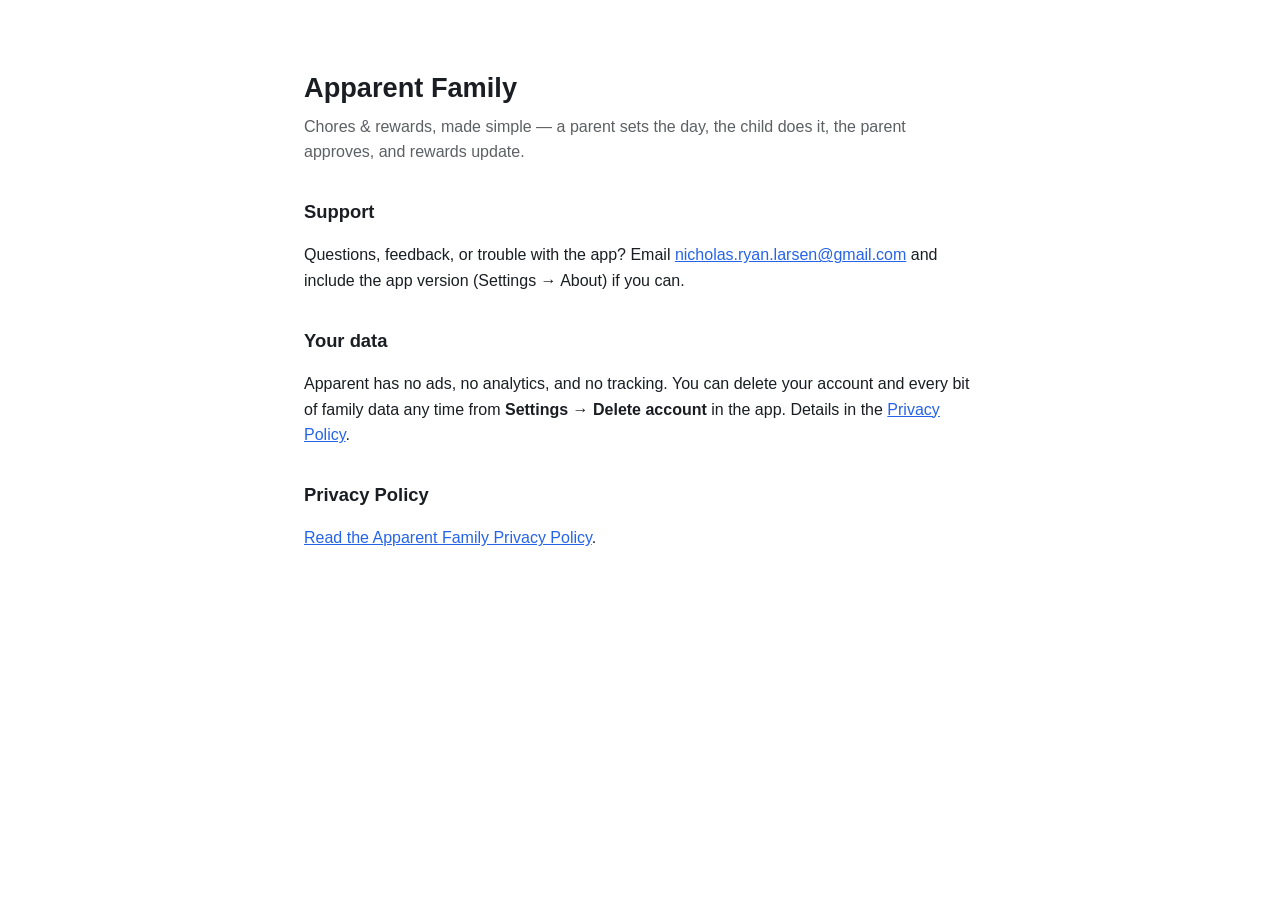
==== index.html @ db3ad7cb "Privacy policy + support page for Apparent Family" ====
<!doctype html>
<html lang="en">
<head>
<meta charset="utf-8">
<meta name="viewport" content="width=device-width, initial-scale=1">
<title>Apparent Family — Support</title>
<style>
  :root { color-scheme: light dark; }
  body {
    margin: 0 auto; padding: 3rem 1.25rem 4rem; max-width: 42rem;
    font-family: -apple-system, BlinkMacSystemFont, "Segoe UI", Roboto, sans-serif;
    line-height: 1.6; color: #1a1d22; background: #ffffff;
  }
  @media (prefers-color-scheme: dark) {
    body { color: #f2f3f5; background: #111317; }
    a { color: #7fb0ff; }
  }
  h1 { font-size: 1.7rem; margin-bottom: 0.25rem; }
  .tagline { opacity: 0.7; margin-top: 0; }
  h2 { font-size: 1.15rem; margin-top: 2rem; }
  a { color: #2563eb; }
</style>
</head>
<body>
<h1>Apparent Family</h1>
<p class="tagline">Chores &amp; rewards, made simple — a parent sets the day, the child does it, the parent approves, and rewards update.</p>

<h2>Support</h2>
<p>Questions, feedback, or trouble with the app? Email
<a href="mailto:nicholas.ryan.larsen@gmail.com">nicholas.ryan.larsen@gmail.com</a>
and include the app version (Settings → About) if you can.</p>

<h2>Your data</h2>
<p>Apparent has no ads, no analytics, and no tracking. You can delete your account
and every bit of family data any time from <strong>Settings → Delete account</strong> in the
app. Details in the <a href="privacy/">Privacy Policy</a>.</p>

<h2>Privacy Policy</h2>
<p><a href="privacy/">Read the Apparent Family Privacy Policy</a>.</p>
</body>
</html>
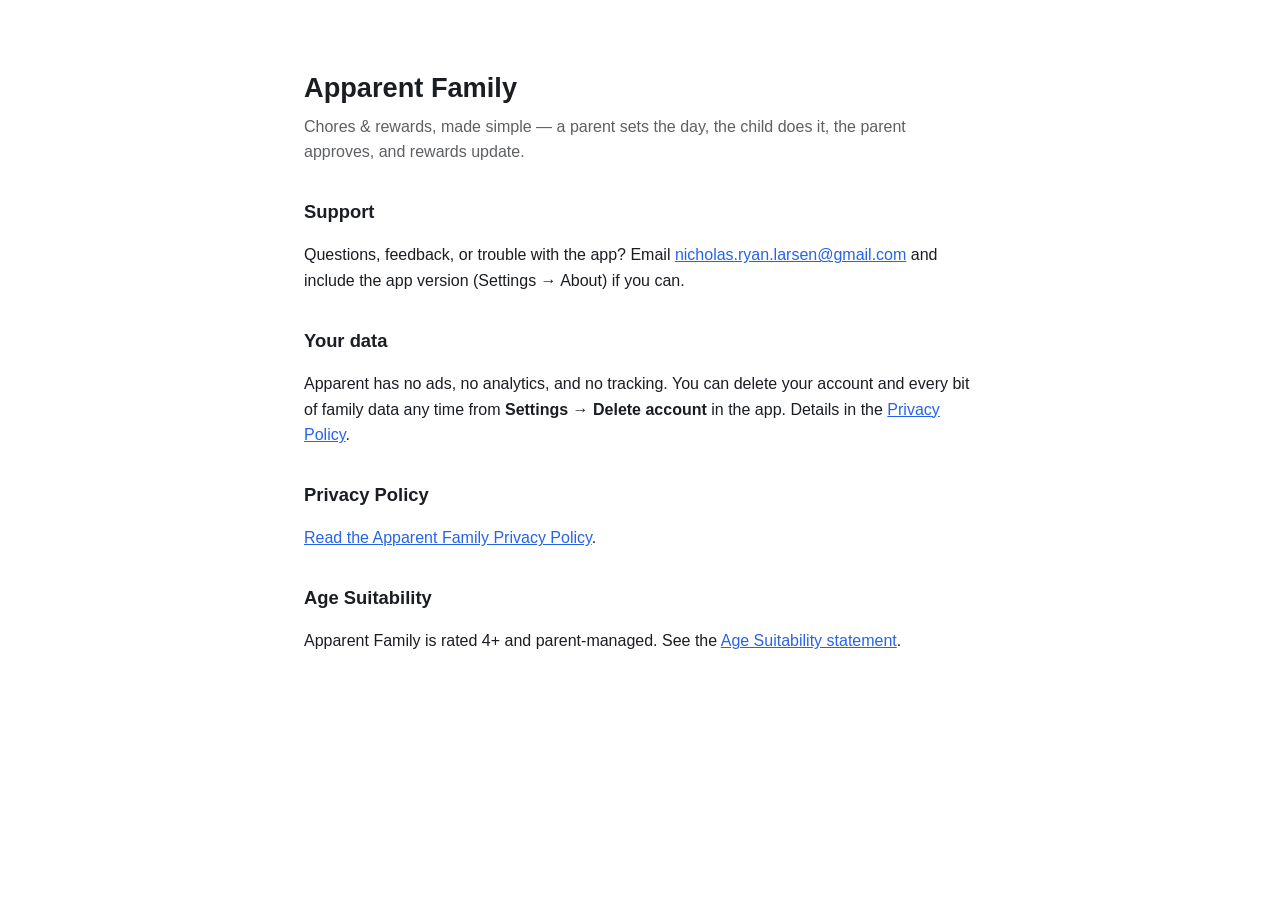
==== commit 94b21d68: "Age suitability statement (4+, parent-managed)" ====
--- a/index.html
+++ b/index.html
@@ -37,5 +37,9 @@
 
 <h2>Privacy Policy</h2>
 <p><a href="privacy/">Read the Apparent Family Privacy Policy</a>.</p>
+
+<h2>Age Suitability</h2>
+<p>Apparent Family is rated 4+ and parent-managed. See the
+<a href="age-suitability.html">Age Suitability statement</a>.</p>
 </body>
 </html>
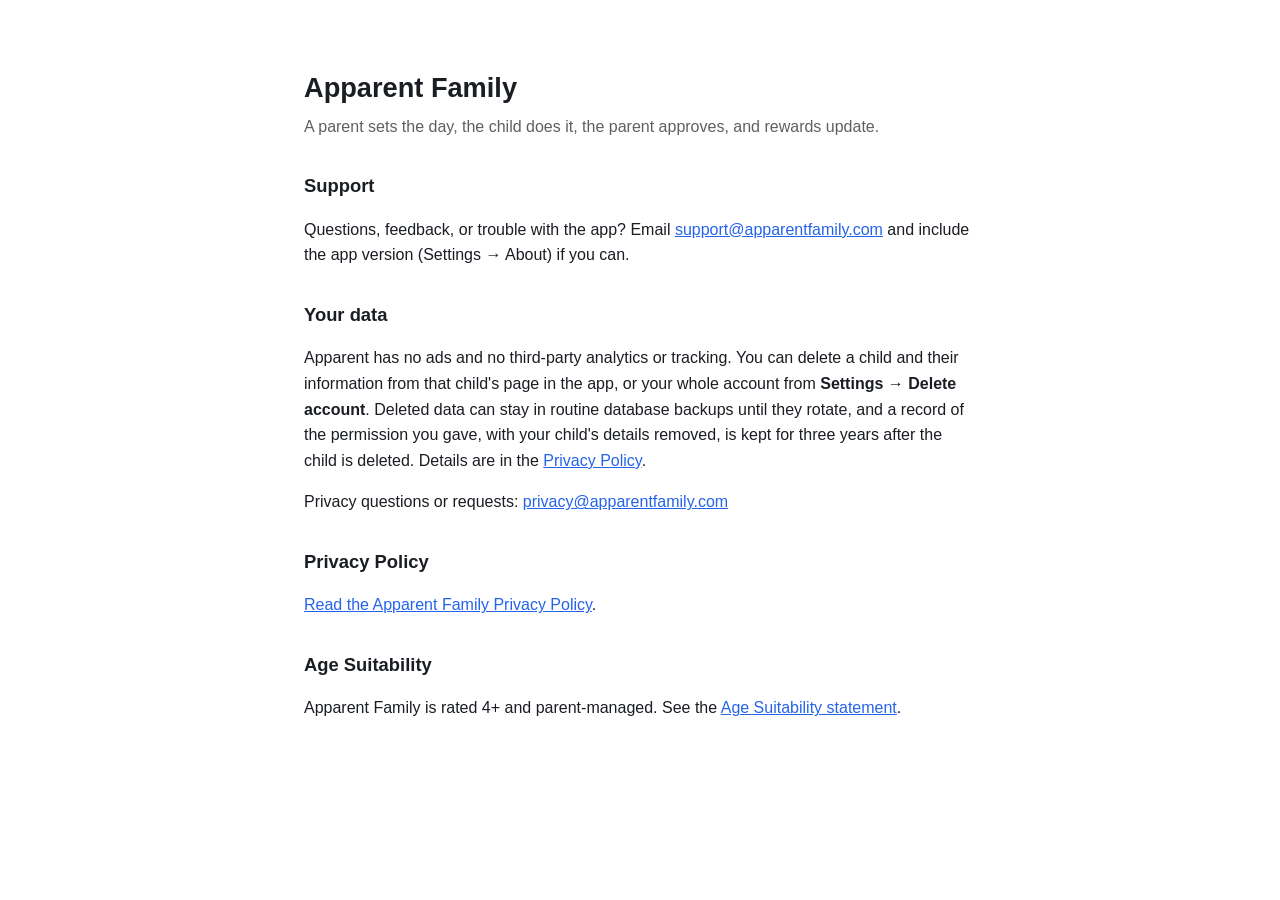
==== commit cca39b99: "Policy effective October 18, 2026: photos and apparentfamily.com - privacy.html, rendered from docs/" ====
--- a/index.html
+++ b/index.html
@@ -3,7 +3,7 @@
 <head>
 <meta charset="utf-8">
 <meta name="viewport" content="width=device-width, initial-scale=1">
-<title>Apparent Family — Support</title>
+<title>Support · Apparent Family</title>
 <style>
   :root { color-scheme: light dark; }
   body {
@@ -23,20 +23,26 @@
 </head>
 <body>
 <h1>Apparent Family</h1>
-<p class="tagline">Chores &amp; rewards, made simple — a parent sets the day, the child does it, the parent approves, and rewards update.</p>
+<p class="tagline">A parent sets the day, the child does it, the parent approves, and rewards update.</p>
 
 <h2>Support</h2>
 <p>Questions, feedback, or trouble with the app? Email
-<a href="mailto:nicholas.ryan.larsen@gmail.com">nicholas.ryan.larsen@gmail.com</a>
+<a href="mailto:support@apparentfamily.com">support@apparentfamily.com</a>
 and include the app version (Settings → About) if you can.</p>
 
 <h2>Your data</h2>
-<p>Apparent has no ads, no analytics, and no tracking. You can delete your account
-and every bit of family data any time from <strong>Settings → Delete account</strong> in the
-app. Details in the <a href="privacy/">Privacy Policy</a>.</p>
+<p>Apparent has no ads and no third-party analytics or tracking. You can delete a
+child and their information from that child's page in the app, or your whole account
+from <strong>Settings → Delete account</strong>. Deleted data can stay in routine database
+backups until they rotate, and a record of the permission you gave, with your child's
+details removed, is kept for three years after the child is deleted. Details are in the
+<a href="privacy.html">Privacy Policy</a>.</p>
+
+<p>Privacy questions or requests:
+<a href="mailto:privacy@apparentfamily.com">privacy@apparentfamily.com</a></p>
 
 <h2>Privacy Policy</h2>
-<p><a href="privacy/">Read the Apparent Family Privacy Policy</a>.</p>
+<p><a href="privacy.html">Read the Apparent Family Privacy Policy</a>.</p>
 
 <h2>Age Suitability</h2>
 <p>Apparent Family is rated 4+ and parent-managed. See the
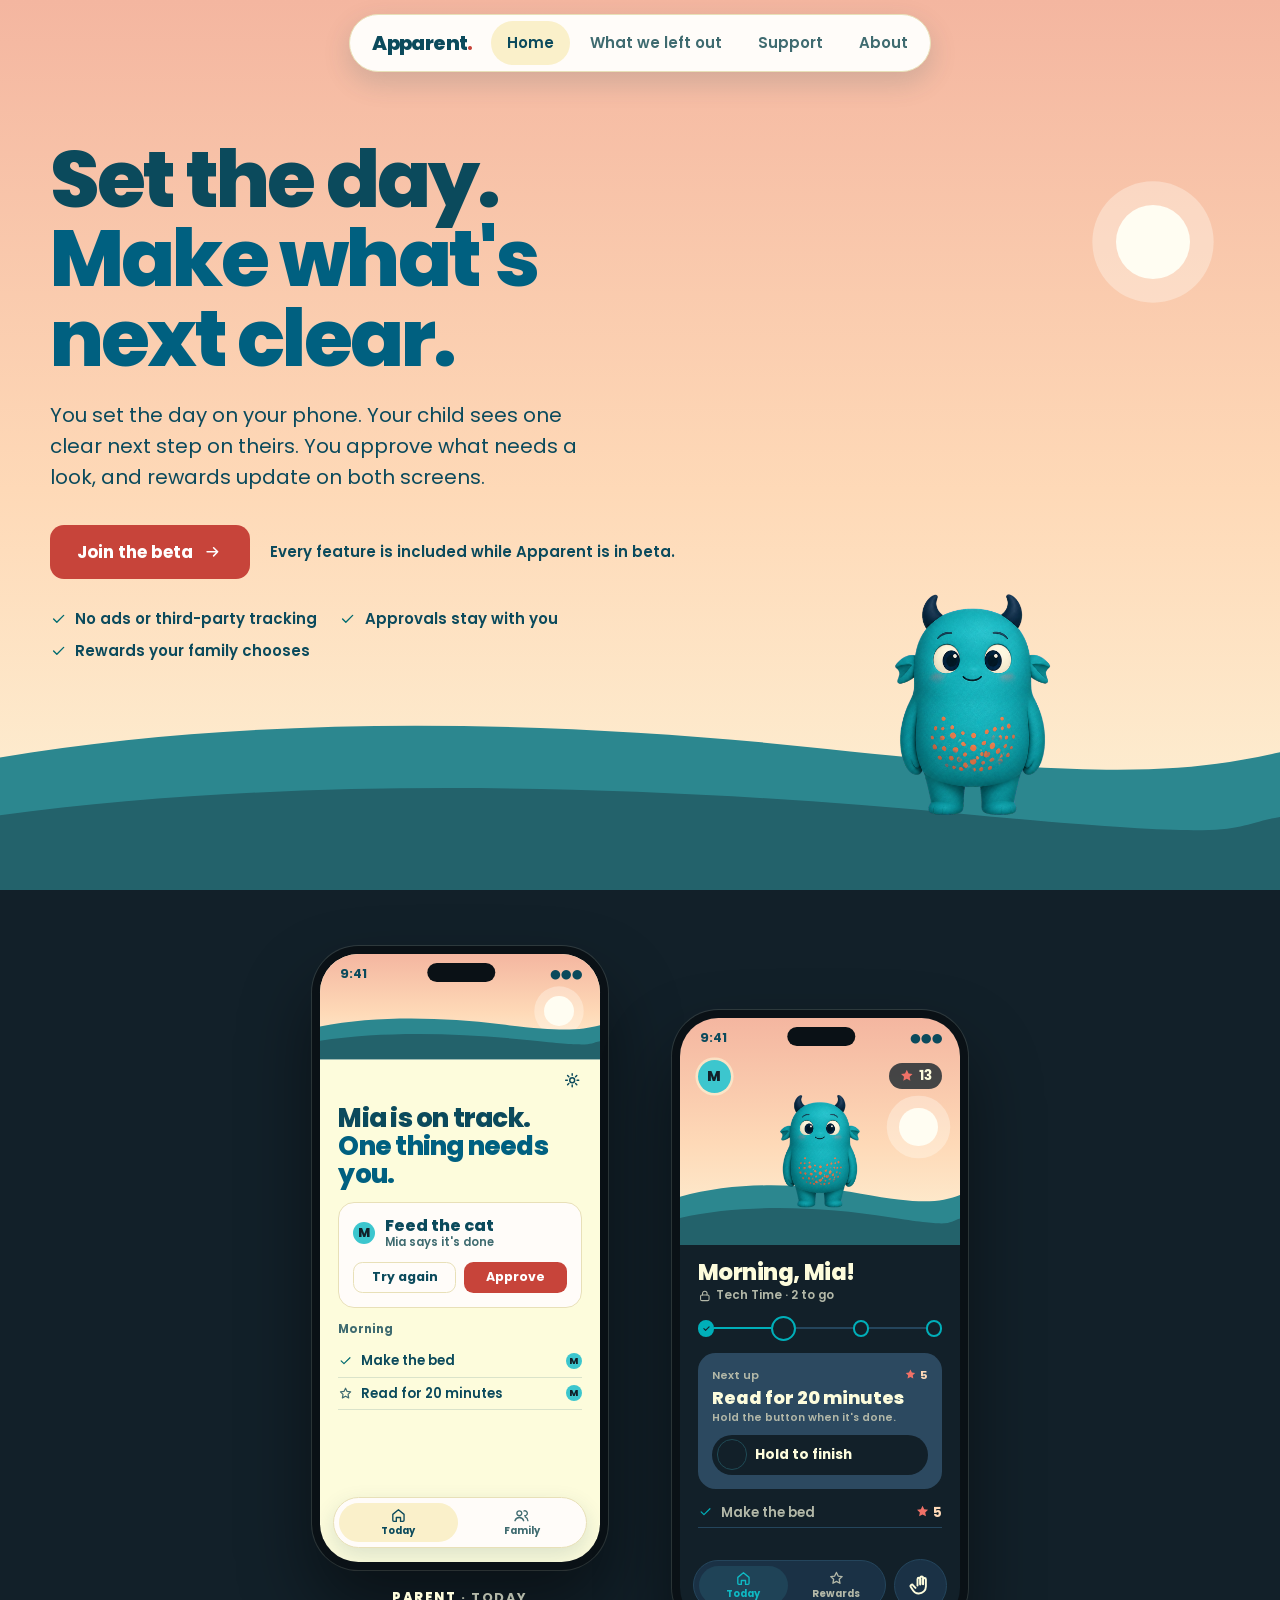
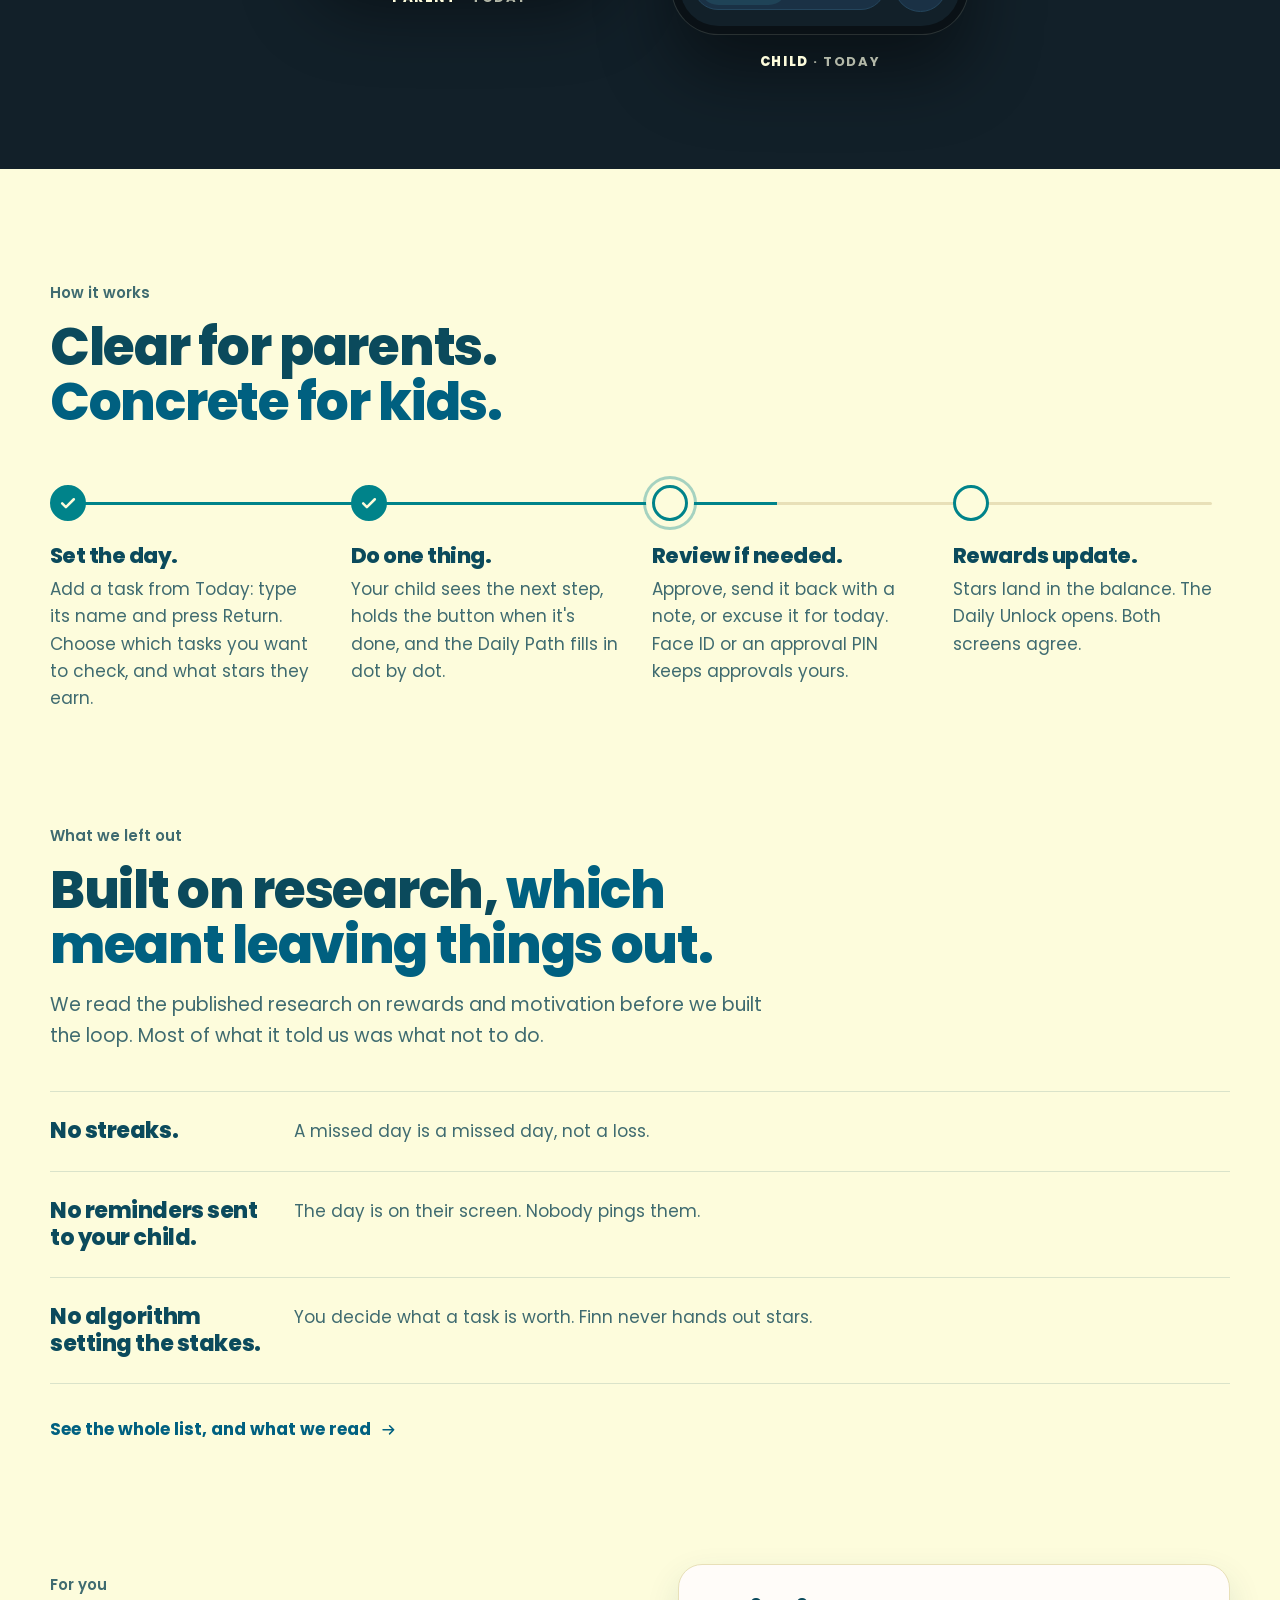
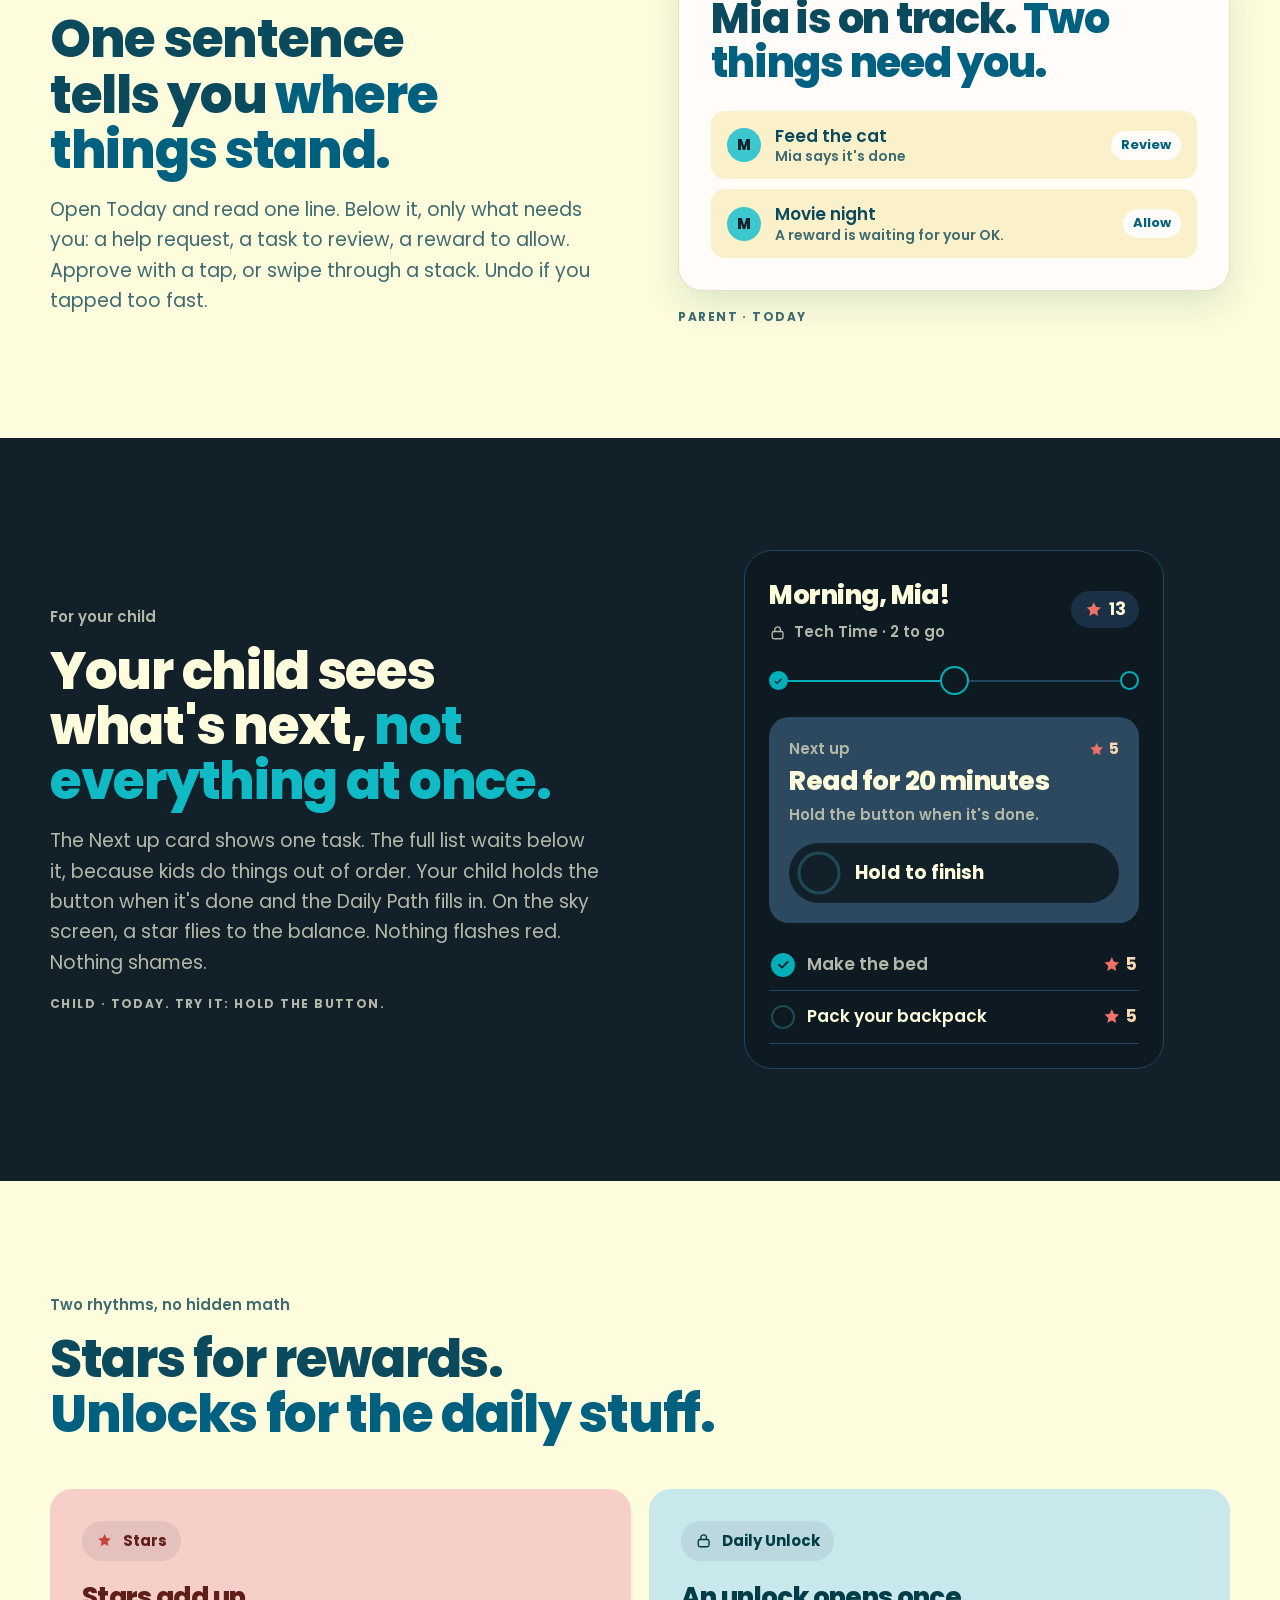
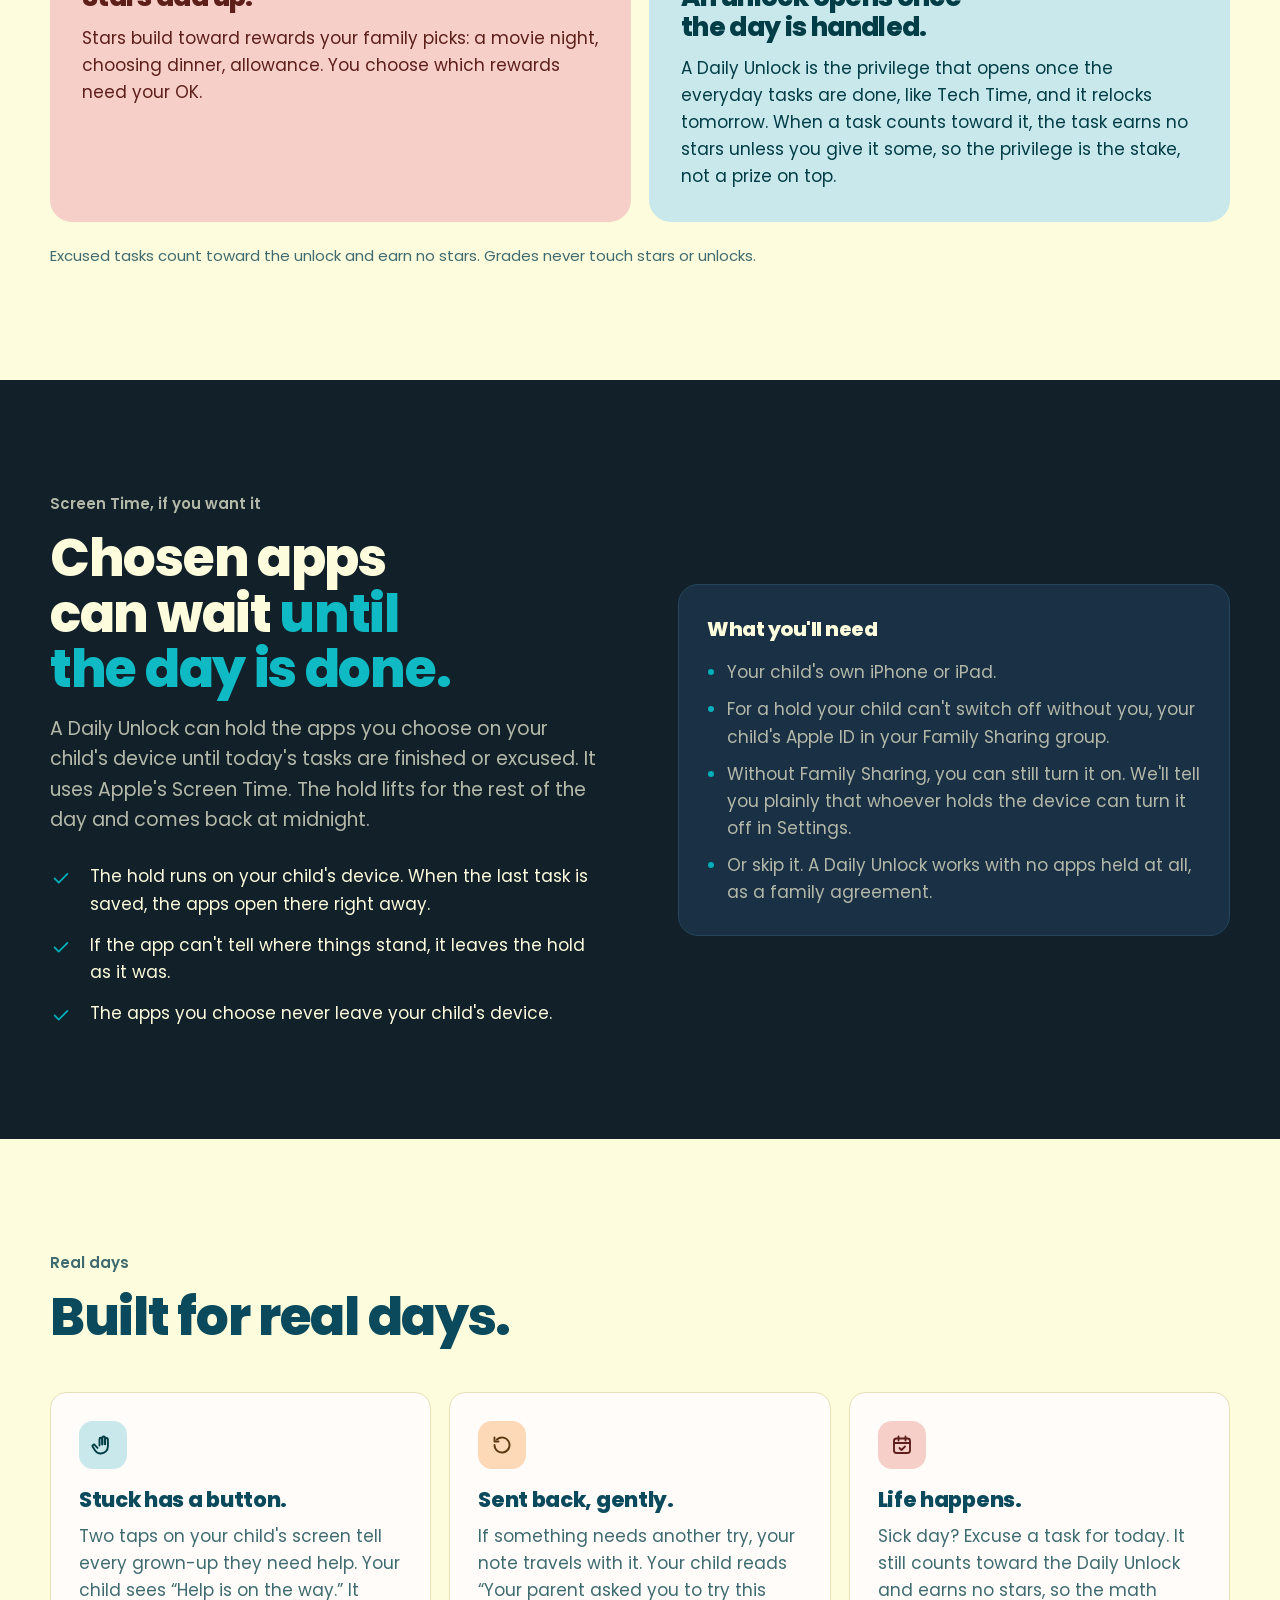
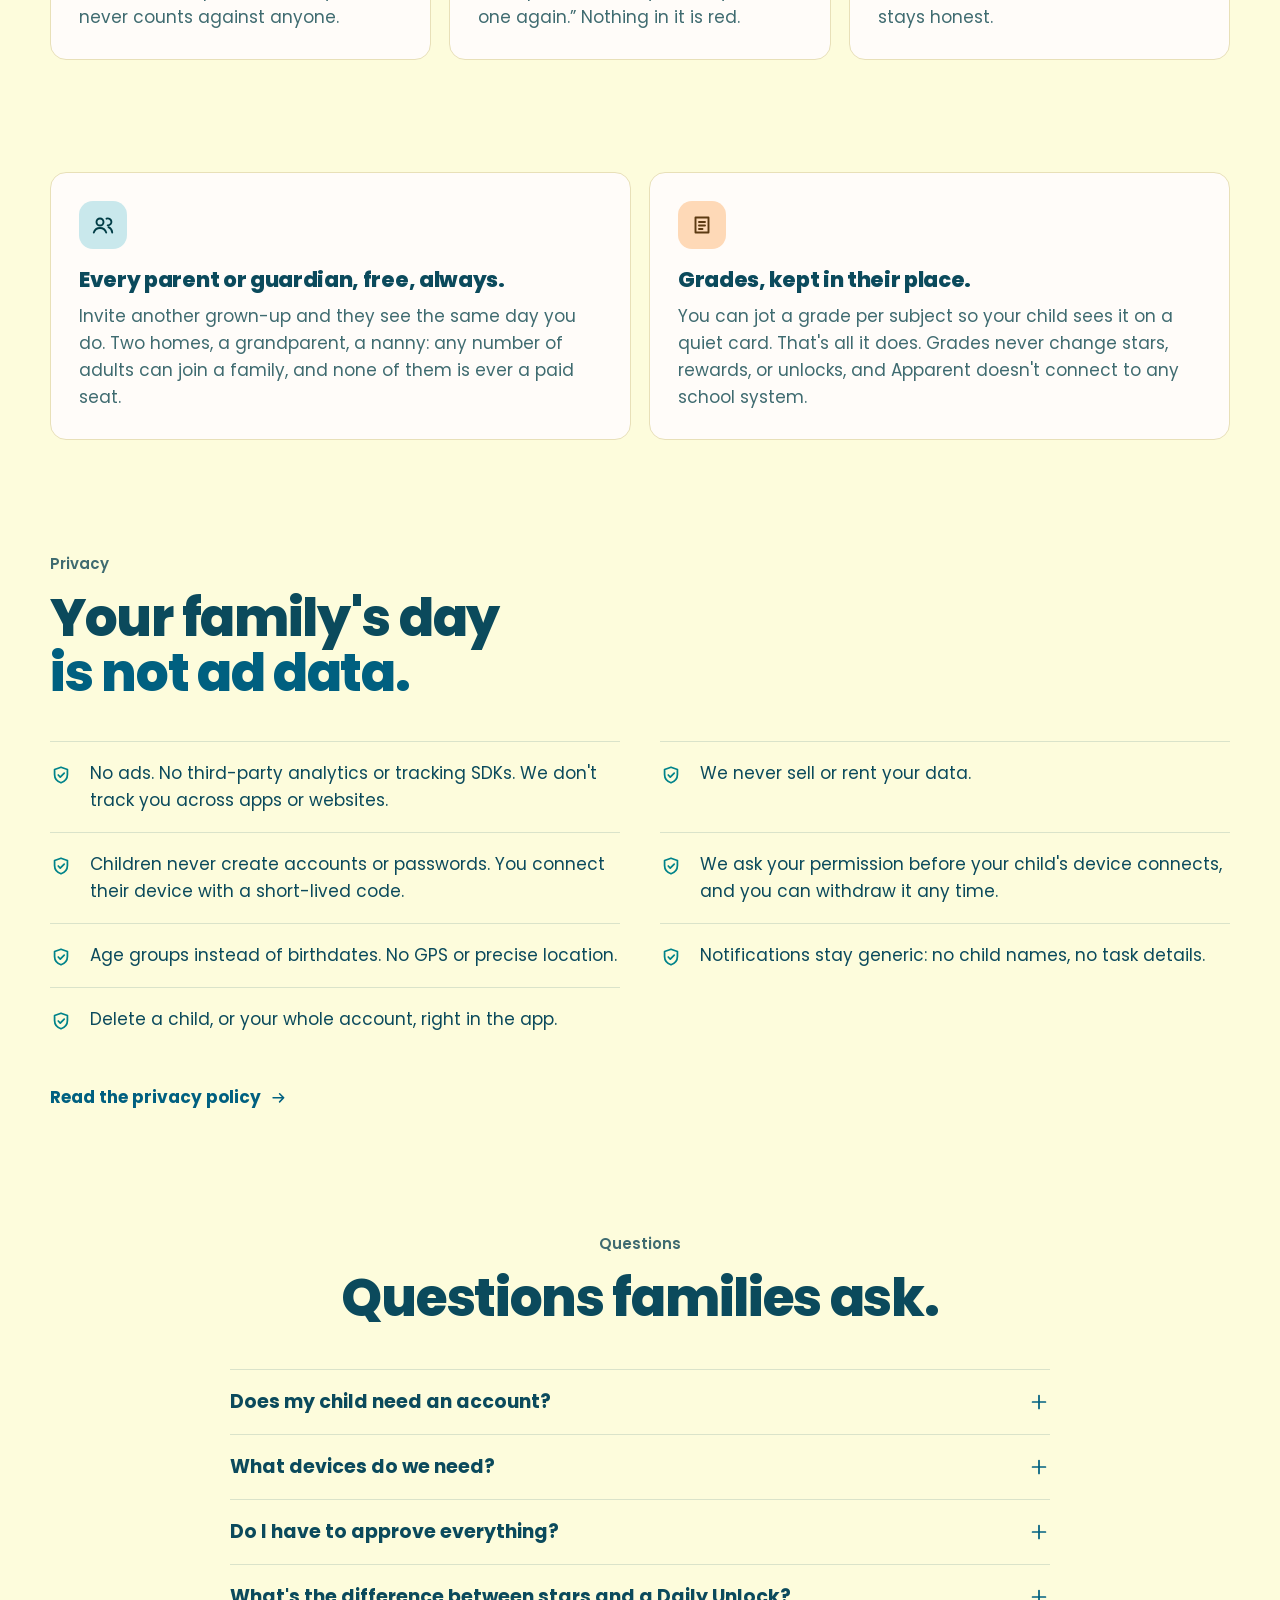
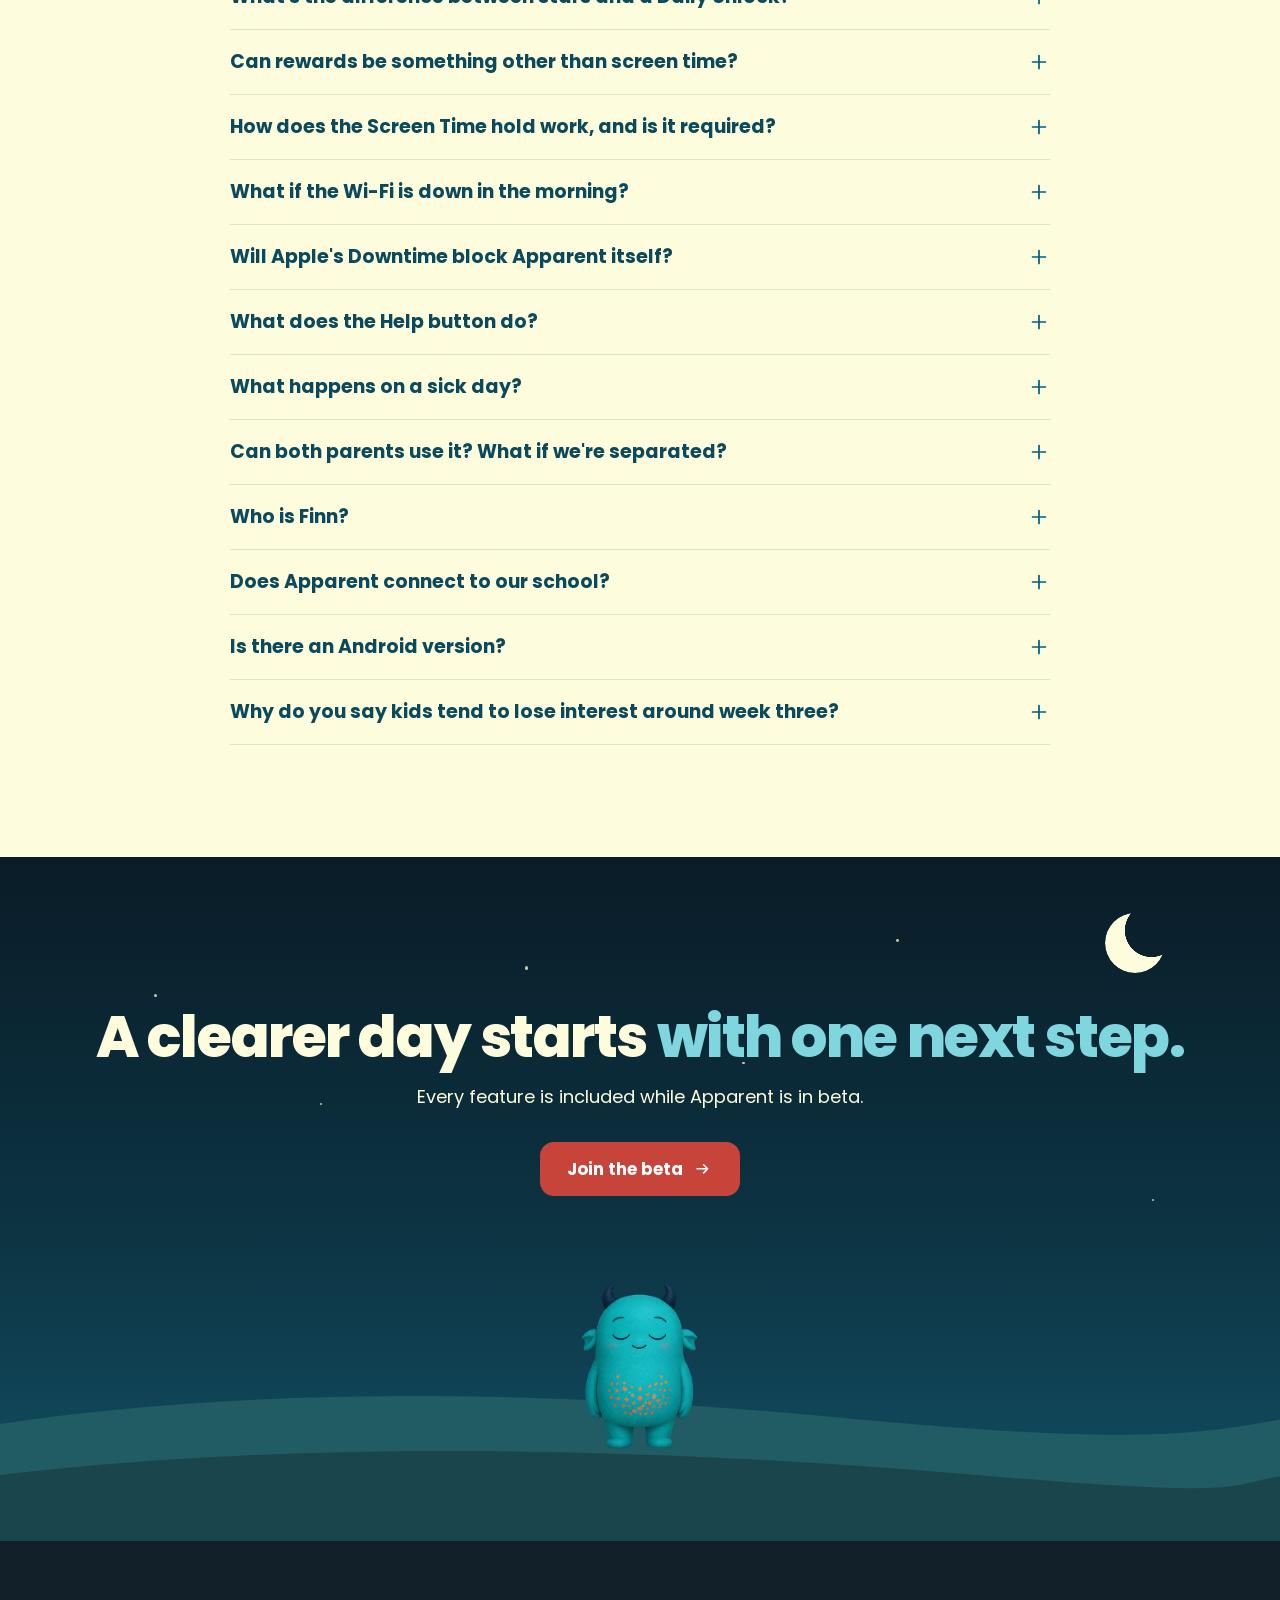
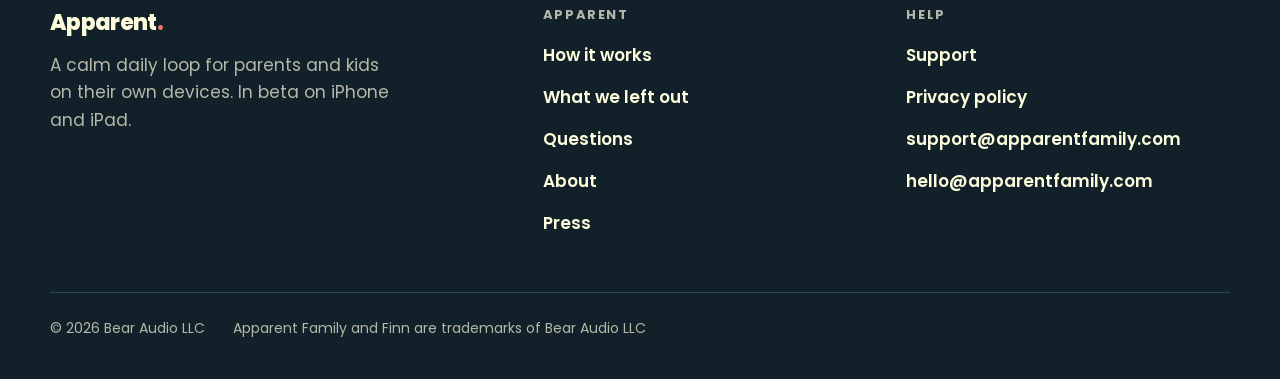
==== commit 159702c6: "Publish the marketing site: home at the root, support at /support The rebuilt apparentfamily.com fro" ====
--- a/index.html
+++ b/index.html
@@ -1,51 +1,2 @@
-<!doctype html>
-<html lang="en">
-<head>
-<meta charset="utf-8">
-<meta name="viewport" content="width=device-width, initial-scale=1">
-<title>Support · Apparent Family</title>
-<style>
-  :root { color-scheme: light dark; }
-  body {
-    margin: 0 auto; padding: 3rem 1.25rem 4rem; max-width: 42rem;
-    font-family: -apple-system, BlinkMacSystemFont, "Segoe UI", Roboto, sans-serif;
-    line-height: 1.6; color: #1a1d22; background: #ffffff;
-  }
-  @media (prefers-color-scheme: dark) {
-    body { color: #f2f3f5; background: #111317; }
-    a { color: #7fb0ff; }
-  }
-  h1 { font-size: 1.7rem; margin-bottom: 0.25rem; }
-  .tagline { opacity: 0.7; margin-top: 0; }
-  h2 { font-size: 1.15rem; margin-top: 2rem; }
-  a { color: #2563eb; }
-</style>
-</head>
-<body>
-<h1>Apparent Family</h1>
-<p class="tagline">A parent sets the day, the child does it, the parent approves, and rewards update.</p>
-
-<h2>Support</h2>
-<p>Questions, feedback, or trouble with the app? Email
-<a href="mailto:support@apparentfamily.com">support@apparentfamily.com</a>
-and include the app version (Settings → About) if you can.</p>
-
-<h2>Your data</h2>
-<p>Apparent has no ads and no third-party analytics or tracking. You can delete a
-child and their information from that child's page in the app, or your whole account
-from <strong>Settings → Delete account</strong>. Deleted data can stay in routine database
-backups until they rotate, and a record of the permission you gave, with your child's
-details removed, is kept for three years after the child is deleted. Details are in the
-<a href="privacy.html">Privacy Policy</a>.</p>
-
-<p>Privacy questions or requests:
-<a href="mailto:privacy@apparentfamily.com">privacy@apparentfamily.com</a></p>
-
-<h2>Privacy Policy</h2>
-<p><a href="privacy.html">Read the Apparent Family Privacy Policy</a>.</p>
-
-<h2>Age Suitability</h2>
-<p>Apparent Family is rated 4+ and parent-managed. See the
-<a href="age-suitability.html">Age Suitability statement</a>.</p>
-</body>
-</html>
+<!DOCTYPE html><html lang="en"><head><meta charSet="utf-8"/><meta name="viewport" content="width=device-width, initial-scale=1"/><link rel="preload" href="/finn/calm.png" as="image" fetchPriority="high"/><link rel="stylesheet" href="/assets/index-DJA35VYQ.css" data-rsc-css-href="/assets/index-DJA35VYQ.css" data-precedence="vite-rsc/importer-resources"/><link rel="modulepreload" href="/assets/layout-segment-context-CGflDY8P.js" crossorigin=""/><link rel="modulepreload" href="/assets/rolldown-runtime-S-ySWqyJ.js" crossorigin=""/><link rel="modulepreload" href="/assets/index-CLjjgwdh.js" crossorigin=""/><link rel="modulepreload" href="/assets/framework-CXnKph_e.js" crossorigin=""/><link rel="modulepreload" href="/assets/HoldToFinish-2Xk8lNMK.js" crossorigin=""/><title>Apparent: Set the day. Make what&#x27;s next clear.</title><meta name="description" content="A calm daily loop for parents and kids on their own devices. You set the day, your child sees one next step, rewards stay honest. No ads, no tracking."/><meta name="application-name" content="Apparent Family"/><meta name="category" content="Productivity"/><meta name="robots" content="noindex, nofollow"/><meta property="og:title" content="Apparent: Set the day. Make what&#x27;s next clear."/><meta property="og:description" content="A calm daily loop for parents and kids on their own devices."/><meta property="og:site_name" content="Apparent Family"/><meta property="og:type" content="website"/><meta property="og:locale" content="en_US"/><meta property="og:image" content="https://apparentfamily.com/press/app-icon-1024.png"/><meta property="og:image:width" content="1024"/><meta property="og:image:height" content="1024"/><meta property="og:image:alt" content="The Apparent Family app icon"/><meta name="twitter:card" content="summary"/><meta name="twitter:title" content="Apparent: Set the day. Make what&#x27;s next clear."/><meta name="twitter:description" content="A calm daily loop for parents and kids on their own devices."/><meta name="twitter:image" content="https://apparentfamily.com/press/app-icon-1024.png"/><meta name="twitter:image:width" content="1024"/><meta name="twitter:image:height" content="1024"/><meta name="twitter:image:alt" content="The Apparent Family app icon"/><link rel="icon" href="https://apparentfamily.com/icon-64.png"/><link rel="apple-touch-icon" href="https://apparentfamily.com/apple-touch-icon.png"/><link rel="canonical" href="https://apparentfamily.com/"/><meta name="theme-color" content="#FDFCDC" media="(prefers-color-scheme: light)"/><meta name="theme-color" content="#122029" media="(prefers-color-scheme: dark)"/><script>self.__VINEXT_RSC_PARAMS__={}</script><script>self.__VINEXT_RSC_NAV__={"pathname":"/","searchParams":[]}</script><link rel="modulepreload" href="/assets/index-CLjjgwdh.js" />
+</head><body><a class="skip-link" href="#main-content">Skip to content</a><div class="mobile-mast"><a class="wordmark" href="/" aria-label="Apparent home">Apparent<span aria-hidden="true">.</span></a></div><header class="site-header"><div class="site-header-inner"><nav class="tabbar" aria-label="Main"><a class="wordmark" href="/" aria-label="Apparent home">Apparent<span aria-hidden="true">.</span></a><a aria-current="page" class="tab" href="/"><svg aria-hidden="true" class="icon " viewBox="0 0 24 24"><path d="M4 10.5 12 4l8 6.5V19a1.5 1.5 0 0 1-1.5 1.5h-3.5v-5.5h-6v5.5H5.5A1.5 1.5 0 0 1 4 19z"></path></svg><span class="tab-long">Home</span><span class="tab-short" aria-hidden="true">Home</span></a><a class="tab" href="/what-we-left-out"><svg aria-hidden="true" class="icon " viewBox="0 0 24 24"><path d="M12 6.5C10 5 7 4.5 3.5 5v13c3.5-.5 6.5 0 8.5 1.5 2-1.5 5-2 8.5-1.5V5C17 4.5 14 5 12 6.5z"></path><path d="M12 6.5v13"></path></svg><span class="tab-long">What we left out</span><span class="tab-short" aria-hidden="true">Left out</span></a><a class="tab" href="/support"><svg aria-hidden="true" class="icon " viewBox="0 0 24 24"><circle cx="12" cy="12" r="8.5"></circle><circle cx="12" cy="12" r="3.6"></circle><path d="m6 6 3.4 3.4M14.6 14.6 18 18M18 6l-3.4 3.4M9.4 14.6 6 18"></path></svg><span class="tab-long">Support</span><span class="tab-short" aria-hidden="true">Support</span></a><a class="tab" href="/about"><svg aria-hidden="true" class="icon " viewBox="0 0 24 24"><circle cx="12" cy="12" r="8.5"></circle><path d="M12 11v5.5M12 7.8v.1"></path></svg><span class="tab-long">About</span><span class="tab-short" aria-hidden="true">About</span></a></nav></div></header><main id="main-content" tabindex="-1"><section aria-labelledby="hero-title" class="stage hero" data-sky="morning"><div aria-hidden="true" class="stage-body"></div><svg aria-hidden="true" class="stage-hills" preserveAspectRatio="none" viewBox="0 0 390 110"><path class="far" d="M0 32 C 80 6, 170 10, 252 27 S 360 42, 390 29 V110 H0 Z"></path><path class="near" d="M0 66 C 92 42, 200 48, 292 65 S 372 73, 390 67 V110 H0 Z"></path></svg><img alt="" aria-hidden="true" class="stage-finn" decoding="async" draggable="false" fetchPriority="high" height="512" loading="eager" src="/finn/calm.png" width="512"/><div class="wrap stage-content"><div class="hero-copy"><h1 id="hero-title">Set the day. <em>Make what&#x27;s next clear.</em></h1><p class="hero-lede">You set the day on your phone. Your child sees one clear next step on theirs. You approve what needs a look, and rewards update on both screens.</p><div class="hero-actions"><a class="button button-primary" href="mailto:hello@apparentfamily.com?subject=Joining%20the%20Apparent%20beta">Join the beta <svg aria-hidden="true" class="icon " viewBox="0 0 24 24"><path d="M5 12h13M13 7l5 5-5 5"></path></svg></a><p class="hero-note">Every feature is included while Apparent is in beta.</p></div><ul class="trust-row" aria-label="What Apparent promises"><li><svg aria-hidden="true" class="icon " viewBox="0 0 24 24"><path d="m5 12.5 4.5 4.5L19 7.5"></path></svg> No ads or third-party tracking</li><li><svg aria-hidden="true" class="icon " viewBox="0 0 24 24"><path d="m5 12.5 4.5 4.5L19 7.5"></path></svg> Approvals stay with you</li><li><svg aria-hidden="true" class="icon " viewBox="0 0 24 24"><path d="m5 12.5 4.5 4.5L19 7.5"></path></svg> Rewards your family chooses</li></ul></div></div></section><section class="ground devices" aria-labelledby="devices-title"><h2 class="sr-only" id="devices-title">Today on both devices</h2><div class="wrap devices-row"><figure class="device"><div class="phone" aria-hidden="true"><div class="screen screen-parent"><div class="stage p-stage" data-sky="morning"><div aria-hidden="true" class="stage-body"></div><svg aria-hidden="true" class="stage-hills" preserveAspectRatio="none" viewBox="0 0 390 110"><path class="far" d="M0 32 C 80 6, 170 10, 252 27 S 360 42, 390 29 V110 H0 Z"></path><path class="near" d="M0 66 C 92 42, 200 48, 292 65 S 372 73, 390 67 V110 H0 Z"></path></svg><div class="screen-status" aria-hidden="true"><span>9:41</span><i></i><span>●●●</span></div></div><div class="p-body"><div style="display:flex;justify-content:flex-end;margin-top:-0.4em"><svg aria-hidden="true" class="icon " viewBox="0 0 24 24"><circle cx="12" cy="12" r="3.2"></circle><path d="M12 3.5v2.2M12 18.3v2.2M20.5 12h-2.2M5.7 12H3.5M18 6l-1.6 1.6M7.6 16.4 6 18M18 18l-1.6-1.6M7.6 7.6 6 6"></path></svg></div><p class="p-say say">Mia is on track. <em>One thing needs you.</em></p><div class="p-card"><div class="p-card-head"><span class="letter">M</span><div><p class="p-card-title">Feed the cat</p><p class="p-card-meta">Mia says it&#x27;s done</p></div></div><div class="p-actions"><span>Try again</span><span class="approve">Approve</span></div></div><p class="p-part">Morning</p><div class="p-rows"><div class="p-row"><svg aria-hidden="true" class="icon done" viewBox="0 0 24 24"><path d="m5 12.5 4.5 4.5L19 7.5"></path></svg><span class="grow">Make the bed</span><span class="letter">M</span></div><div class="p-row"><svg aria-hidden="true" class="icon open" viewBox="0 0 24 24"><path d="M12 3.5l2.5 5.1 5.6.8-4.1 3.9 1 5.6-5-2.7-5 2.7 1-5.6-4.1-3.9 5.6-.8z"></path></svg><span class="grow">Read for 20 minutes</span><span class="letter">M</span></div></div></div><div class="mini-tabbar"><span class="mini-tab on"><svg aria-hidden="true" class="icon " viewBox="0 0 24 24"><path d="M4 10.5 12 4l8 6.5V19a1.5 1.5 0 0 1-1.5 1.5h-3.5v-5.5h-6v5.5H5.5A1.5 1.5 0 0 1 4 19z"></path></svg>Today</span><span class="mini-tab"><svg aria-hidden="true" class="icon " viewBox="0 0 24 24"><circle cx="9" cy="9" r="3.5"></circle><path d="M2.8 19.5a6.5 6.5 0 0 1 12.4 0"></path><path d="M15.5 5.7a3.5 3.5 0 1 1 1.2 6.7M17.5 14.2a6.5 6.5 0 0 1 3.7 5.3"></path></svg>Family</span></div></div></div><figcaption class="device-label"><b>Parent</b> · Today<span class="sr-only">: the parent&#x27;s Today screen reads “Mia is on track. One thing needs you.” Below it, Feed the cat is waiting, with Try again and Approve.</span></figcaption></figure><figure class="device"><div class="phone" aria-hidden="true"><div class="screen screen-child"><div class="stage c-stage" data-sky="morning"><div aria-hidden="true" class="stage-body"></div><svg aria-hidden="true" class="stage-hills" preserveAspectRatio="none" viewBox="0 0 390 110"><path class="far" d="M0 32 C 80 6, 170 10, 252 27 S 360 42, 390 29 V110 H0 Z"></path><path class="near" d="M0 66 C 92 42, 200 48, 292 65 S 372 73, 390 67 V110 H0 Z"></path></svg><img alt="" aria-hidden="true" class="stage-finn" decoding="async" draggable="false" fetchPriority="auto" height="512" loading="lazy" src="/finn/calm.png" width="512"/><div class="screen-status" aria-hidden="true"><span>9:41</span><i></i><span>●●●</span></div><div class="c-hud"><span class="letter">M</span><span class="hud-pill"><svg aria-hidden="true" class="icon icon-fill star" viewBox="0 0 24 24"><path d="M12 2.8l2.7 5.6 6.1.8-4.5 4.2 1.1 6.1L12 16.6l-5.4 2.9 1.1-6.1-4.5-4.2 6.1-.8z"></path></svg> 13</span></div></div><div class="c-body"><div><p class="c-greet">Morning, Mia!</p><p class="c-unlock"><svg aria-hidden="true" class="icon " viewBox="0 0 24 24"><rect x="4.5" y="10.5" width="15" height="10" rx="2.5"></rect><path d="M8 10.5V8a4 4 0 0 1 8 0v2.5"></path></svg> Tech Time · 2 to go</p></div><ol class="path"><li class="path-dot done"><svg aria-hidden="true" class="icon " viewBox="0 0 24 24"><path d="m5 12.5 4.5 4.5L19 7.5"></path></svg></li><li class="path-line lit"></li><li class="path-dot current"></li><li class="path-line"></li><li class="path-dot"></li><li class="path-line"></li><li class="path-dot"></li></ol><div class="c-next"><div class="c-next-head"><span>Next up</span><span class="stars"><svg aria-hidden="true" class="icon icon-fill " viewBox="0 0 24 24"><path d="M12 2.8l2.7 5.6 6.1.8-4.5 4.2 1.1 6.1L12 16.6l-5.4 2.9 1.1-6.1-4.5-4.2 6.1-.8z"></path></svg> 5</span></div><p class="c-next-title">Read for 20 minutes</p><p class="c-next-hint">Hold the button when it&#x27;s done.</p><div class="capsule"><span class="capsule-ring"></span>Hold to finish</div></div><div class="c-row"><svg aria-hidden="true" class="icon check" viewBox="0 0 24 24"><path d="m5 12.5 4.5 4.5L19 7.5"></path></svg><span class="grow">Make the bed</span><span class="stars"><svg aria-hidden="true" class="icon icon-fill " viewBox="0 0 24 24"><path d="M12 2.8l2.7 5.6 6.1.8-4.5 4.2 1.1 6.1L12 16.6l-5.4 2.9 1.1-6.1-4.5-4.2 6.1-.8z"></path></svg> 5</span></div></div><div class="mini-dock"><div class="mini-tabbar"><span class="mini-tab on"><svg aria-hidden="true" class="icon " viewBox="0 0 24 24"><path d="M4 10.5 12 4l8 6.5V19a1.5 1.5 0 0 1-1.5 1.5h-3.5v-5.5h-6v5.5H5.5A1.5 1.5 0 0 1 4 19z"></path></svg>Today</span><span class="mini-tab"><svg aria-hidden="true" class="icon " viewBox="0 0 24 24"><path d="M12 3.5l2.5 5.1 5.6.8-4.1 3.9 1 5.6-5-2.7-5 2.7 1-5.6-4.1-3.9 5.6-.8z"></path></svg>Rewards</span></div><span class="help-round"><svg aria-hidden="true" class="icon " viewBox="0 0 24 24"><path d="M8.5 12.5V6.2a1.4 1.4 0 0 1 2.8 0v5.3"></path><path d="M11.3 11V4.9a1.4 1.4 0 0 1 2.8 0V11"></path><path d="M14.1 11.2V6.4a1.4 1.4 0 0 1 2.8 0v7.1a7 7 0 0 1-7 7h-.6a6 6 0 0 1-5-2.7l-2.5-3.9a1.4 1.4 0 0 1 2.3-1.6l2.4 2.6"></path></svg></span></div></div></div><figcaption class="device-label"><b>Child</b> · Today<span class="sr-only">: Mia&#x27;s Today screen shows Finn on the hills under a morning sky, 13 stars, Tech Time with 2 to go, and Read for 20 minutes as Next up with a Hold to finish button.</span></figcaption></figure></div></section><section class="section" id="how-it-works" aria-labelledby="how-title"><div class="wrap"><div class="section-head"><p class="kicker">How it works</p><h2 id="how-title">Clear for parents. <em>Concrete for kids.</em></h2></div><ol class="steps"><li class="step"><span aria-hidden="true" class="step-dot done"><svg aria-hidden="true" class="icon " viewBox="0 0 24 24"><path d="m5 12.5 4.5 4.5L19 7.5"></path></svg></span><h3>Set the day.</h3><p>Add a task from Today: type its name and press Return. Choose which tasks you want to check, and what stars they earn.</p></li><li class="step"><span aria-hidden="true" class="step-dot done"><svg aria-hidden="true" class="icon " viewBox="0 0 24 24"><path d="m5 12.5 4.5 4.5L19 7.5"></path></svg></span><h3>Do one thing.</h3><p>Your child sees the next step, holds the button when it&#x27;s done, and the Daily Path fills in dot by dot.</p></li><li class="step"><span aria-hidden="true" class="step-dot current"></span><h3>Review if needed.</h3><p>Approve, send it back with a note, or excuse it for today. Face ID or an approval PIN keeps approvals yours.</p></li><li class="step"><span aria-hidden="true" class="step-dot"></span><h3>Rewards update.</h3><p>Stars land in the balance. The Daily Unlock opens. Both screens agree.</p></li></ol></div></section><section class="section" aria-labelledby="left-out-title"><div class="wrap"><div class="section-head"><p class="kicker">What we left out</p><h2 id="left-out-title">Built on research, <em>which meant leaving things out.</em></h2><p class="section-lede">We read the published research on rewards and motivation before we built the loop. Most of what it told us was what not to do.</p></div><ul class="refusals"><li><strong>No streaks.</strong><span>A missed day is a missed day, not a loss.</span></li><li><strong>No reminders sent to your child.</strong><span>The day is on their screen. Nobody pings them.</span></li><li><strong>No algorithm setting the stakes.</strong><span>You decide what a task is worth. Finn never hands out stars.</span></li></ul><p style="margin-top:24px"><a class="text-link" href="/what-we-left-out">See the whole list, and what we read <svg aria-hidden="true" class="icon " viewBox="0 0 24 24"><path d="M5 12h13M13 7l5 5-5 5"></path></svg></a></p></div></section><section class="section" aria-labelledby="glance-title"><div class="wrap split"><div class="section-head"><p class="kicker">For you</p><h2 id="glance-title">One sentence tells you <em>where things stand.</em></h2><p class="section-lede">Open Today and read one line. Below it, only what needs you: a help request, a task to review, a reward to allow. Approve with a tap, or swipe through a stack. Undo if you tapped too fast.</p></div><figure style="margin:0"><div class="today-card" aria-hidden="true"><p class="say">Mia is on track. <em>Two things need you.</em></p><ul class="queue"><li><span class="letter">M</span><span class="grow">Feed the cat<small>Mia says it&#x27;s done</small></span><span class="tag">Review</span></li><li><span class="letter">M</span><span class="grow">Movie night<small>A reward is waiting for your OK.</small></span><span class="tag">Allow</span></li></ul></div><figcaption class="caption">Parent · Today<span class="sr-only">: “Mia is on track. Two things need you.” Feed the cat is ready for review, and Movie night is waiting for your OK.</span></figcaption></figure></div></section><section class="section section-child" aria-labelledby="next-title"><div class="wrap split"><div class="section-head"><p class="kicker">For your child</p><h2 id="next-title">Your child sees what&#x27;s next, <em>not everything at once.</em></h2><p class="section-lede">The Next up card shows one task. The full list waits below it, because kids do things out of order. Your child holds the button when it&#x27;s done and the Daily Path fills in. On the sky screen, a star flies to the balance. Nothing flashes red. Nothing shames.</p><p class="caption">Child · Today. Try it: hold the button.</p></div><div class="hold-demo"><div class="hold-top"><div><p class="hold-greet">Morning, Mia!</p><p class="hold-unlock"><svg aria-hidden="true" class="icon " viewBox="0 0 24 24"><rect x="4.5" y="10.5" width="15" height="10" rx="2.5"></rect><path d="M8 10.5V8a4 4 0 0 1 8 0v2.5"></path></svg> <!-- -->Tech Time · 2 to go</p></div><span class="hud-pill"><svg aria-hidden="true" class="icon icon-fill star" viewBox="0 0 24 24"><path d="M12 2.8l2.7 5.6 6.1.8-4.5 4.2 1.1 6.1L12 16.6l-5.4 2.9 1.1-6.1-4.5-4.2 6.1-.8z"></path></svg><span class="roll">13</span><span class="sr-only"> stars</span></span></div><ol class="path" aria-label="1 of 3 handled"><li aria-label="Handled" class="path-dot done"><svg aria-hidden="true" class="icon " viewBox="0 0 24 24"><path d="m5 12.5 4.5 4.5L19 7.5"></path></svg></li><li aria-hidden="true" class="path-line lit"></li><li aria-label="Next" class="path-dot current"></li><li aria-hidden="true" class="path-line"></li><li aria-label="Not yet" class="path-dot"></li></ol><div class="hold-next"><div class="hold-next-head"><span>Next up</span><span class="stars"><svg aria-hidden="true" class="icon icon-fill " viewBox="0 0 24 24"><path d="M12 2.8l2.7 5.6 6.1.8-4.5 4.2 1.1 6.1L12 16.6l-5.4 2.9 1.1-6.1-4.5-4.2 6.1-.8z"></path></svg> <!-- -->5<span class="sr-only"> stars</span></span></div><p class="hold-next-title">Read for 20 minutes</p><p class="hold-next-hint" id="_R_16l6_">Hold the button when it&#x27;s done.<span class="sr-only"> With a screen reader, activate it once.</span></p><button aria-describedby="_R_16l6_" class="hold-button" type="button"><svg aria-hidden="true" class="hold-ring" viewBox="0 0 44 44"><circle class="track" cx="22" cy="22" r="20"></circle><circle class="fill" cx="22" cy="22" r="20" stroke-dasharray="125.66370614359172" stroke-dashoffset="125.66370614359172"></circle></svg>Hold to finish</button></div><ul class="hold-rows"><li class="done"><span class="mark"><svg aria-hidden="true" class="icon " viewBox="0 0 24 24"><path d="m5 12.5 4.5 4.5L19 7.5"></path></svg></span><span class="grow">Make the bed</span><span class="stars"><svg aria-hidden="true" class="icon icon-fill " viewBox="0 0 24 24"><path d="M12 2.8l2.7 5.6 6.1.8-4.5 4.2 1.1 6.1L12 16.6l-5.4 2.9 1.1-6.1-4.5-4.2 6.1-.8z"></path></svg> <!-- -->5<span class="sr-only"> stars</span></span></li><li><span class="mark"></span><span class="grow">Pack your backpack</span><span class="stars"><svg aria-hidden="true" class="icon icon-fill " viewBox="0 0 24 24"><path d="M12 2.8l2.7 5.6 6.1.8-4.5 4.2 1.1 6.1L12 16.6l-5.4 2.9 1.1-6.1-4.5-4.2 6.1-.8z"></path></svg> <!-- -->5<span class="sr-only"> stars</span></span></li></ul><p aria-live="polite" class="sr-only"></p></div></div></section><section class="section" id="rewards" aria-labelledby="rewards-title"><div class="wrap"><div class="section-head"><p class="kicker">Two rhythms, no hidden math</p><h2 id="rewards-title">Stars for rewards. <em>Unlocks for the daily stuff.</em></h2></div><div class="grid-2"><div class="rhythm-card rhythm-stars"><span class="rhythm-mark"><svg aria-hidden="true" class="icon icon-fill " viewBox="0 0 24 24"><path d="M12 2.8l2.7 5.6 6.1.8-4.5 4.2 1.1 6.1L12 16.6l-5.4 2.9 1.1-6.1-4.5-4.2 6.1-.8z"></path></svg> Stars</span><h3>Stars add up.</h3><p>Stars build toward rewards your family picks: a movie night, choosing dinner, allowance. You choose which rewards need your OK.</p></div><div class="rhythm-card rhythm-unlock"><span class="rhythm-mark"><svg aria-hidden="true" class="icon " viewBox="0 0 24 24"><rect x="4.5" y="10.5" width="15" height="10" rx="2.5"></rect><path d="M8 10.5V8a4 4 0 0 1 8 0v2.5"></path></svg> Daily Unlock</span><h3>An unlock opens once the day is handled.</h3><p>A Daily Unlock is the privilege that opens once the everyday tasks are done, like Tech Time, and it relocks tomorrow. When a task counts toward it, the task earns no stars unless you give it some, so the privilege is the stake, not a prize on top.</p></div></div><p class="small-print">Excused tasks count toward the unlock and earn no stars. Grades never touch stars or unlocks.</p></div></section><section class="section section-child" id="screen-time" aria-labelledby="screen-title"><div class="wrap split"><div class="section-head"><p class="kicker">Screen Time, if you want it</p><h2 id="screen-title">Chosen apps can wait <em>until the day is done.</em></h2><p class="section-lede">A Daily Unlock can hold the apps you choose on your child&#x27;s device until today&#x27;s tasks are finished or excused. It uses Apple&#x27;s Screen Time. The hold lifts for the rest of the day and comes back at midnight.</p><ul class="facts"><li><svg aria-hidden="true" class="icon " viewBox="0 0 24 24"><path d="m5 12.5 4.5 4.5L19 7.5"></path></svg><span>The hold runs on your child&#x27;s device. When the last task is saved, the apps open there right away.</span></li><li><svg aria-hidden="true" class="icon " viewBox="0 0 24 24"><path d="m5 12.5 4.5 4.5L19 7.5"></path></svg><span>If the app can&#x27;t tell where things stand, it leaves the hold as it was.</span></li><li><svg aria-hidden="true" class="icon " viewBox="0 0 24 24"><path d="m5 12.5 4.5 4.5L19 7.5"></path></svg><span>The apps you choose never leave your child&#x27;s device.</span></li></ul></div><div class="needs"><h3>What you&#x27;ll need</h3><ul><li>Your child&#x27;s own iPhone or iPad.</li><li>For a hold your child can&#x27;t switch off without you, your child&#x27;s Apple ID in your Family Sharing group.</li><li>Without Family Sharing, you can still turn it on. We&#x27;ll tell you plainly that whoever holds the device can turn it off in Settings.</li><li>Or skip it. A Daily Unlock works with no apps held at all, as a family agreement.</li></ul></div></div></section><section class="section" id="real-days" aria-labelledby="real-title"><div class="wrap"><div class="section-head"><p class="kicker">Real days</p><h2 id="real-title">Built for real days.</h2></div><div class="grid-3"><div class="card"><span class="card-icon"><svg aria-hidden="true" class="icon " viewBox="0 0 24 24"><path d="M8.5 12.5V6.2a1.4 1.4 0 0 1 2.8 0v5.3"></path><path d="M11.3 11V4.9a1.4 1.4 0 0 1 2.8 0V11"></path><path d="M14.1 11.2V6.4a1.4 1.4 0 0 1 2.8 0v7.1a7 7 0 0 1-7 7h-.6a6 6 0 0 1-5-2.7l-2.5-3.9a1.4 1.4 0 0 1 2.3-1.6l2.4 2.6"></path></svg></span><h3>Stuck has a button.</h3><p>Two taps on your child&#x27;s screen tell every grown-up they need help. Your child sees “Help is on the way.” It never counts against anyone.</p></div><div class="card"><span class="card-icon gold"><svg aria-hidden="true" class="icon " viewBox="0 0 24 24"><path d="M4.5 12a7.5 7.5 0 1 0 2.4-5.5"></path><path d="M4.5 4.5v4h4"></path></svg></span><h3>Sent back, gently.</h3><p>If something needs another try, your note travels with it. Your child reads “Your parent asked you to try this one again.” Nothing in it is red.</p></div><div class="card"><span class="card-icon coral"><svg aria-hidden="true" class="icon " viewBox="0 0 24 24"><rect x="4" y="5.5" width="16" height="14.5" rx="2.5"></rect><path d="M4 10h16M8.5 3.5v4M15.5 3.5v4M9.5 15l2 2 3.5-3.5"></path></svg></span><h3>Life happens.</h3><p>Sick day? Excuse a task for today. It still counts toward the Daily Unlock and earns no stars, so the math stays honest.</p></div></div></div></section><section class="section" aria-labelledby="family-title"><div class="wrap"><h2 class="sr-only" id="family-title">Parents and grades</h2><div class="grid-2" style="margin-top:0"><div class="card"><span class="card-icon"><svg aria-hidden="true" class="icon " viewBox="0 0 24 24"><circle cx="9" cy="9" r="3.5"></circle><path d="M2.8 19.5a6.5 6.5 0 0 1 12.4 0"></path><path d="M15.5 5.7a3.5 3.5 0 1 1 1.2 6.7M17.5 14.2a6.5 6.5 0 0 1 3.7 5.3"></path></svg></span><h3>Every parent or guardian, free, always.</h3><p>Invite another grown-up and they see the same day you do. Two homes, a grandparent, a nanny: any number of adults can join a family, and none of them is ever a paid seat.</p></div><div class="card"><span class="card-icon gold"><svg aria-hidden="true" class="icon " viewBox="0 0 24 24"><path d="M5.5 4.5h13v15h-13z"></path><path d="M9 9h6M9 12.5h6M9 16h3.5"></path></svg></span><h3>Grades, kept in their place.</h3><p>You can jot a grade per subject so your child sees it on a quiet card. That&#x27;s all it does. Grades never change stars, rewards, or unlocks, and Apparent doesn&#x27;t connect to any school system.</p></div></div></div></section><section class="section" id="privacy" aria-labelledby="privacy-title"><div class="wrap"><div class="section-head"><p class="kicker">Privacy</p><h2 id="privacy-title">Your family&#x27;s day <em>is not ad data.</em></h2></div><ul class="privacy-list"><li><svg aria-hidden="true" class="icon " viewBox="0 0 24 24"><path d="M12 3.5 5 6v5.5c0 4.3 3 7.6 7 9 4-1.4 7-4.7 7-9V6z"></path><path d="m9 12 2.2 2.2L15.5 10"></path></svg><span>No ads. No third-party analytics or tracking SDKs. We don&#x27;t track you across apps or websites.</span></li><li><svg aria-hidden="true" class="icon " viewBox="0 0 24 24"><path d="M12 3.5 5 6v5.5c0 4.3 3 7.6 7 9 4-1.4 7-4.7 7-9V6z"></path><path d="m9 12 2.2 2.2L15.5 10"></path></svg><span>We never sell or rent your data.</span></li><li><svg aria-hidden="true" class="icon " viewBox="0 0 24 24"><path d="M12 3.5 5 6v5.5c0 4.3 3 7.6 7 9 4-1.4 7-4.7 7-9V6z"></path><path d="m9 12 2.2 2.2L15.5 10"></path></svg><span>Children never create accounts or passwords. You connect their device with a short-lived code.</span></li><li><svg aria-hidden="true" class="icon " viewBox="0 0 24 24"><path d="M12 3.5 5 6v5.5c0 4.3 3 7.6 7 9 4-1.4 7-4.7 7-9V6z"></path><path d="m9 12 2.2 2.2L15.5 10"></path></svg><span>We ask your permission before your child&#x27;s device connects, and you can withdraw it any time.</span></li><li><svg aria-hidden="true" class="icon " viewBox="0 0 24 24"><path d="M12 3.5 5 6v5.5c0 4.3 3 7.6 7 9 4-1.4 7-4.7 7-9V6z"></path><path d="m9 12 2.2 2.2L15.5 10"></path></svg><span>Age groups instead of birthdates. No GPS or precise location.</span></li><li><svg aria-hidden="true" class="icon " viewBox="0 0 24 24"><path d="M12 3.5 5 6v5.5c0 4.3 3 7.6 7 9 4-1.4 7-4.7 7-9V6z"></path><path d="m9 12 2.2 2.2L15.5 10"></path></svg><span>Notifications stay generic: no child names, no task details.</span></li><li><svg aria-hidden="true" class="icon " viewBox="0 0 24 24"><path d="M12 3.5 5 6v5.5c0 4.3 3 7.6 7 9 4-1.4 7-4.7 7-9V6z"></path><path d="m9 12 2.2 2.2L15.5 10"></path></svg><span>Delete a child, or your whole account, right in the app.</span></li></ul><p style="margin-top:24px"><a class="text-link" href="/privacy.html">Read the privacy policy <svg aria-hidden="true" class="icon " viewBox="0 0 24 24"><path d="M5 12h13M13 7l5 5-5 5"></path></svg></a></p></div></section><section class="section" id="faq" aria-labelledby="faq-title"><div class="wrap"><div class="section-head center"><p class="kicker">Questions</p><h2 id="faq-title">Questions families ask.</h2></div><div class="faq"><details><summary>Does my child need an account?<svg aria-hidden="true" class="icon " viewBox="0 0 24 24"><path d="M12 5v14M5 12h14"></path></svg></summary><p>No. Children never create accounts or passwords. You add your child by name and school level, give permission, and connect their device with a short-lived code or a QR code.</p></details><details><summary>What devices do we need?<svg aria-hidden="true" class="icon " viewBox="0 0 24 24"><path d="M12 5v14M5 12h14"></path></svg></summary><p>An iPhone or iPad for you, and an iPhone or iPad for your child. Apparent is iOS only, and available in the United States.</p></details><details><summary>Do I have to approve everything?<svg aria-hidden="true" class="icon " viewBox="0 0 24 24"><path d="M12 5v14M5 12h14"></path></svg></summary><p>No. You choose which tasks you want to check. Everything else completes when your child holds the button.</p></details><details><summary>What&#x27;s the difference between stars and a Daily Unlock?<svg aria-hidden="true" class="icon " viewBox="0 0 24 24"><path d="M12 5v14M5 12h14"></path></svg></summary><p>Stars add up and get spent on rewards your family picks. A Daily Unlock is a daily privilege, like Tech Time, that opens when chosen tasks are handled and relocks tomorrow. When a task counts toward an unlock, it earns no stars unless you give it some.</p></details><details><summary>Can rewards be something other than screen time?<svg aria-hidden="true" class="icon " viewBox="0 0 24 24"><path d="M12 5v14M5 12h14"></path></svg></summary><p>Yes. Rewards are whatever your family decides: a movie night, choosing dinner, an outing, allowance. The app never assumes what the reward is.</p></details><details><summary>How does the Screen Time hold work, and is it required?<svg aria-hidden="true" class="icon " viewBox="0 0 24 24"><path d="M12 5v14M5 12h14"></path></svg></summary><p>It&#x27;s optional. A Daily Unlock can hold apps you choose on your child&#x27;s device until today&#x27;s tasks are done. It uses Apple&#x27;s Screen Time, and you set it up on your child&#x27;s device behind a parent check. For the version a child can&#x27;t switch off without you, your child&#x27;s Apple ID needs to be in your Family Sharing group.</p></details><details><summary>What if the Wi-Fi is down in the morning?<svg aria-hidden="true" class="icon " viewBox="0 0 24 24"><path d="M12 5v14M5 12h14"></path></svg></summary><p>You&#x27;ll still see the day as it was last saved. Finishing a task, approving one, and claiming a reward need a connection, and Apparent doesn&#x27;t queue changes for later. The hold runs on your child&#x27;s device and keeps its schedule offline. If the app can&#x27;t tell where things stand, it leaves the hold as it was, so held apps stay held until the device reconnects.</p></details><details><summary>Will Apple&#x27;s Downtime block Apparent itself?<svg aria-hidden="true" class="icon " viewBox="0 0 24 24"><path d="M12 5v14M5 12h14"></path></svg></summary><p>It can. If you use Downtime, add Apparent to Always Allowed on your child&#x27;s device. The app walks you through it.</p></details><details><summary>What does the Help button do?<svg aria-hidden="true" class="icon " viewBox="0 0 24 24"><path d="M12 5v14M5 12h14"></path></svg></summary><p>Your child taps it, then taps Ask for help, and every grown-up in the family with notifications on gets a notification. Your child sees “Help is on the way.” It never counts against them.</p></details><details><summary>What happens on a sick day?<svg aria-hidden="true" class="icon " viewBox="0 0 24 24"><path d="M12 5v14M5 12h14"></path></svg></summary><p>Excuse the task for today. It still counts toward the Daily Unlock and earns no stars.</p></details><details><summary>Can both parents use it? What if we&#x27;re separated?<svg aria-hidden="true" class="icon " viewBox="0 0 24 24"><path d="M12 5v14M5 12h14"></path></svg></summary><p>Yes. Any number of parents or guardians can join a family, and none of them is ever a paid seat. Everyone sees the same day.</p></details><details><summary>Who is Finn?<svg aria-hidden="true" class="icon " viewBox="0 0 24 24"><path d="M12 5v14M5 12h14"></path></svg></summary><p>Finn is the calm teal character on your child&#x27;s screen, drawn by Zac Schmidt. Finn keeps your child company, never judges, never hands out stars, and never speaks on serious screens.</p></details><details><summary>Does Apparent connect to our school?<svg aria-hidden="true" class="icon " viewBox="0 0 24 24"><path d="M12 5v14M5 12h14"></path></svg></summary><p>No. You can jot grades by hand so your child sees them on a quiet card. Grades never affect rewards.</p></details><details><summary>Is there an Android version?<svg aria-hidden="true" class="icon " viewBox="0 0 24 24"><path d="M12 5v14M5 12h14"></path></svg></summary><p>Not yet. Apparent is iOS only.</p></details><details><summary>Why do you say kids tend to lose interest around week three?<svg aria-hidden="true" class="icon " viewBox="0 0 24 24"><path d="M12 5v14M5 12h14"></path></svg></summary><p>Because they do, with most systems like this. We&#x27;d rather say so.</p></details></div></div></section><section aria-labelledby="closing-title" class="stage closing" data-sky="evening"><div aria-hidden="true" class="stage-stars"><span style="left:12%;top:20%;--s:3.2px"></span><span style="left:25%;top:36%;--s:2.4px"></span><span style="left:41%;top:16%;--s:3.6px"></span><span style="left:57.99999999999999%;top:30%;--s:2.4px"></span><span style="left:70%;top:12%;--s:2.8px"></span><span style="left:90%;top:50%;--s:2.4px"></span></div><div aria-hidden="true" class="stage-body"></div><svg aria-hidden="true" class="stage-hills" preserveAspectRatio="none" viewBox="0 0 390 110"><path class="far" d="M0 32 C 80 6, 170 10, 252 27 S 360 42, 390 29 V110 H0 Z"></path><path class="near" d="M0 66 C 92 42, 200 48, 292 65 S 372 73, 390 67 V110 H0 Z"></path></svg><img alt="" aria-hidden="true" class="stage-finn" decoding="async" draggable="false" fetchPriority="auto" height="512" loading="lazy" src="/finn/resting.png" width="512"/><div class="wrap stage-content"><h2 id="closing-title">A clearer day starts <em>with one next step.</em></h2><p>Every feature is included while Apparent is in beta.</p><a class="button button-primary" href="mailto:hello@apparentfamily.com?subject=Joining%20the%20Apparent%20beta">Join the beta <svg aria-hidden="true" class="icon " viewBox="0 0 24 24"><path d="M5 12h13M13 7l5 5-5 5"></path></svg></a></div></section></main><footer class="site-footer"><div class="wrap"><div class="footer-grid"><div class="footer-intro"><a class="wordmark" href="/" aria-label="Apparent home">Apparent<span aria-hidden="true">.</span></a><p>A calm daily loop for parents and kids on their own devices. In beta on iPhone and iPad.</p></div><nav class="footer-nav" aria-label="Apparent"><strong>Apparent</strong><a href="/#how-it-works">How it works</a><a href="/what-we-left-out">What we left out</a><a href="/#faq">Questions</a><a href="/about">About</a><a href="/press">Press</a></nav><nav class="footer-nav" aria-label="Help and legal"><strong>Help</strong><a href="/support">Support</a><a href="/privacy.html">Privacy policy</a><a href="mailto:support@apparentfamily.com">support@apparentfamily.com</a><a href="mailto:hello@apparentfamily.com">hello@apparentfamily.com</a></nav></div><div class="footer-bottom"><span>© 2026 Bear Audio LLC</span><span>Apparent Family and Finn are trademarks of Bear Audio LLC</span></div></div></footer><script id="_R_">import("/assets/index-CLjjgwdh.js")</script></body></html><script>self.__VINEXT_RSC_CHUNKS__=self.__VINEXT_RSC_CHUNKS__||[];self.__VINEXT_RSC_CHUNKS__.push("2:I[\"8c0f216c4604\",[],\"Children\",1]\n3:I[\"15c18cfaeeff\",[],\"LayoutSegmentProvider\",1]\n4:I[\"8c0f216c4604\",[],\"Slot\",1]\n5:I[\"593f344dc510\",[],\"NotFoundBoundary\",1]\n:HL[\"/assets/index-DJA35VYQ.css\",\"style\"]\n")</script><script>self.__VINEXT_RSC_CHUNKS__=self.__VINEXT_RSC_CHUNKS__||[];self.__VINEXT_RSC_CHUNKS__.push("0:{\"__route\":\"route:/\",\"__interceptionContext\":null,\"__layoutIds\":[\"layout:/\"],\"__rootLayout\":\"/\",\"page:/\":\"$L1\",\"layout:/\":[[[[\"$\",\"link\",\"css:/assets/index-DJA35VYQ.css\",{\"rel\":\"stylesheet\",\"precedence\":\"vite-rsc/importer-resources\",\"href\":\"/assets/index-DJA35VYQ.css\",\"data-rsc-css-href\":\"/assets/index-DJA35VYQ.css\"}],\"$undefined\"],[\"$\",\"html\",null,{\"lang\":\"en\",\"children\":[\"$\",\"body\",null,{\"children\":[[\"$\",\"a\",null,{\"className\":\"skip-link\",\"href\":\"#main-content\",\"children\":\"Skip to content\"}],[\"$\",\"$L2\",null,{}]]}]}]],null],\"route:/\":[[[\"$\",\"meta\",null,{\"charSet\":\"utf-8\"}],[[\"$\",\"title\",\"0\",{\"children\":\"Apparent: Set the day. Make what's next clear.\"}],[\"$\",\"meta\",\"1\",{\"name\":\"description\",\"content\":\"A calm daily loop for parents and kids on their own devices. You set the day, your child sees one next step, rewards stay honest. No ads, no tracking.\"}],[\"$\",\"meta\",\"2\",{\"name\":\"application-name\",\"content\":\"Apparent Family\"}],[\"$\",\"meta\",\"3\",{\"name\":\"category\",\"content\":\"Productivity\"}],[\"$\",\"meta\",\"4\",{\"name\":\"robots\",\"content\":\"noindex, nofollow\"}],[\"$\",\"meta\",\"5\",{\"property\":\"og:title\",\"content\":\"Apparent: Set the day. Make what's next clear.\"}],[\"$\",\"meta\",\"6\",{\"property\":\"og:description\",\"content\":\"A calm daily loop for parents and kids on their own devices.\"}],[\"$\",\"meta\",\"7\",{\"property\":\"og:site_name\",\"content\":\"Apparent Family\"}],[\"$\",\"meta\",\"8\",{\"property\":\"og:type\",\"content\":\"website\"}],[\"$\",\"meta\",\"9\",{\"property\":\"og:locale\",\"content\":\"en_US\"}],[\"$\",\"meta\",\"10\",{\"property\":\"og:image\",\"content\":\"https://apparentfamily.com/press/app-icon-1024.png\"}],[\"$\",\"meta\",\"11\",{\"property\":\"og:image:width\",\"content\":\"1024\"}],[\"$\",\"meta\",\"12\",{\"property\":\"og:image:height\",\"content\":\"1024\"}],[\"$\",\"meta\",\"13\",{\"property\":\"og:image:alt\",\"content\":\"The Apparent Family app icon\"}],[\"$\",\"meta\",\"14\",{\"name\":\"twitter:card\",\"content\":\"summary\"}],[\"$\",\"meta\",\"15\",{\"name\":\"twitter:title\",\"content\":\"Apparent: Set the day. Make what's next clear.\"}],[\"$\",\"meta\",\"16\",{\"name\":\"twitter:description\",\"content\":\"A calm daily loop for parents and kids on their own devices.\"}],[\"$\",\"meta\",\"17\",{\"name\":\"twitter:image\",\"content\":\"https://apparentfamily.com/press/app-icon-1024.png\"}],[\"$\",\"meta\",\"18\",{\"name\":\"twitter:image:width\",\"content\":\"1024\"}],[\"$\",\"meta\",\"19\",{\"name\":\"twitter:image:height\",\"content\":\"1024\"}],[\"$\",\"meta\",\"20\",{\"name\":\"twitter:image:alt\",\"content\":\"The Apparent Family app icon\"}],[\"$\",\"link\",\"21\",{\"rel\":\"icon\",\"href\":\"https://apparentfamily.com/icon-64.png\"}],[\"$\",\"link\",\"22\",{\"rel\":\"apple-touch-icon\",\"href\":\"https://apparentfamily.com/apple-touch-icon.png\"}],[\"$\",\"link\",\"23\",{\"rel\":\"canonical\",\"href\":\"https://apparentfamily.com/\"}]],[[\"$\",\"meta\",\"0\",{\"name\":\"viewport\",\"content\":\"width=device-width, initial-scale=1\"}],[\"$\",\"meta\",\"1\",{\"name\":\"theme-color\",\"content\":\"#FDFCDC\",\"media\":\"(prefers-color-scheme: light)\"}],[\"$\",\"meta\",\"2\",{\"name\":\"theme-color\",\"content\":\"#122029\",\"media\":\"(prefers-color-scheme: dark)\"}]]],[\"$\",\"$L3\",null,{\"segmentMap\":{\"children\":[]},\"children\":[\"$\",\"$L4\",null,{\"id\":\"layout:/\",\"parallelSlots\":\"$undefined\",\"children\":[\"$\",\"$L5\",null,{\"resetKey\":\"\",\"fallback\":[[[\"$\",\"div\",null,{\"className\":\"mobile-mast\",\"children\":[\"$\",\"a\",null,{\"className\":\"wordmark\",\"href\":\"/\",\"aria-label\":\"Apparent home\",\"children\":[\"Apparent\",[\"$\",\"span\",null,{\"aria-hidden\":\"true\",\"children\":\".\"}]]}]}],[\"$\",\"header\",null,{\"className\":\"site-header\",\"children\":[\"$\",\"div\",null,{\"className\":\"site-header-inner\",\"children\":[\"$\",\"nav\",null,{\"className\":\"tabbar\",\"aria-label\":\"Main\",\"children\":[[\"$\",\"a\",null,{\"className\":\"wordmark\",\"href\":\"/\",\"aria-label\":\"Apparent home\",\"children\":[\"Apparent\",[\"$\",\"span\",null,{\"aria-hidden\":\"true\",\"children\":\".\"}]]}],[\"$\",\"a\",null,{\"aria-current\":\"$undefined\",\"className\":\"tab\",\"href\":\"/\",\"children\":[[\"$\",\"svg\",null,{\"aria-hidden\":\"true\",\"className\":\"icon \",\"viewBox\":\"0 0 24 24\",\"children\":[\"$\",\"path\",null,{\"d\":\"M4 10.5 12 4l8 6.5V19a1.5 1.5 0 0 1-1.5 1.5h-3.5v-5.5h-6v5.5H5.5A1.5 1.5 0 0 1 4 19z\"}]}],[\"$\",\"span\",null,{\"className\":\"tab-long\",\"children\":\"Home\"}],[\"$\",\"span\",null,{\"className\":\"tab-short\",\"aria-hidden\":\"true\",\"children\":\"Home\"}]]}],[\"$\",\"a\",null,{\"aria-current\":\"$undefined\",\"className\":\"tab\",\"href\":\"/what-we-left-out\",\"children\":[[\"$\",\"svg\",null,{\"aria-hidden\":\"true\",\"className\":\"icon \",\"viewBox\":\"0 0 24 24\",\"children\":[[\"$\",\"path\",null,{\"d\":\"M12 6.5C10 5 7 4.5 3.5 5v13c3.5-.5 6.5 0 8.5 1.5 2-1.5 5-2 8.5-1.5V5C17 4.5 14 5 12 6.5z\"}],[\"$\",\"path\",null,{\"d\":\"M12 6.5v13\"}]]}],[\"$\",\"span\",null,{\"className\":\"tab-long\",\"children\":\"What we left out\"}],\"$L6\"]}],\"$L7\",\"$L8\"]}]}]}]],\"$L9\",\"$La\"],\"children\":\"$Lb\"}]}]}]],\"__layoutFlags\":{\"layout:/\":\"s\"},\"__artifactCompatibility\":{\"schemaVersion\":1,\"graphVersion\":\"app-route-graph:4uhn5s1wvoptc\",\"deploymentVersion\":\"apparentfamily\",\"appElementsSchemaVersion\":1,\"rscPayloadSchemaVersion\":1,\"rootBoundaryId\":\"/\",\"renderEpoch\":null}}\n")</script><script>self.__VINEXT_RSC_CHUNKS__=self.__VINEXT_RSC_CHUNKS__||[];self.__VINEXT_RSC_CHUNKS__.push("6:[\"$\",\"span\",null,{\"className\":\"tab-short\",\"aria-hidden\":\"true\",\"children\":\"Left out\"}]\n7:[\"$\",\"a\",null,{\"aria-current\":\"$undefined\",\"className\":\"tab\",\"href\":\"/support\",\"children\":[[\"$\",\"svg\",null,{\"aria-hidden\":\"true\",\"className\":\"icon \",\"viewBox\":\"0 0 24 24\",\"children\":[[\"$\",\"circle\",null,{\"cx\":\"12\",\"cy\":\"12\",\"r\":\"8.5\"}],[\"$\",\"circle\",null,{\"cx\":\"12\",\"cy\":\"12\",\"r\":\"3.6\"}],[\"$\",\"path\",null,{\"d\":\"m6 6 3.4 3.4M14.6 14.6 18 18M18 6l-3.4 3.4M9.4 14.6 6 18\"}]]}],[\"$\",\"span\",null,{\"className\":\"tab-long\",\"children\":\"Support\"}],[\"$\",\"span\",null,{\"className\":\"tab-short\",\"aria-hidden\":\"true\",\"children\":\"Support\"}]]}]\n8:[\"$\",\"a\",null,{\"aria-current\":\"$undefined\",\"className\":\"tab\",\"href\":\"/about\",\"children\":[[\"$\",\"svg\",null,{\"aria-hidden\":\"true\",\"className\":\"icon \",\"viewBox\":\"0 0 24 24\",\"children\":[[\"$\",\"circle\",null,{\"cx\":\"12\",\"cy\":\"12\",\"r\":\"8.5\"}],[\"$\",\"path\",null,{\"d\":\"M12 11v5.5M12 7.8v.1\"}]]}],[\"$\",\"span\",null,{\"className\":\"tab-long\",\"children\":\"About\"}],[\"$\",\"span\",null,{\"className\":\"tab-short\",\"aria-hidden\":\"true\",\"children\":\"About\"}]]}]\n")</script><script>self.__VINEXT_RSC_CHUNKS__=self.__VINEXT_RSC_CHUNKS__||[];self.__VINEXT_RSC_CHUNKS__.push("9:[\"$\",\"main\",null,{\"aria-labelledby\":\"not-found-title\",\"className\":\"stage not-found\",\"data-sky\":\"afterSchool\",\"id\":\"main-content\",\"tabIndex\":-1,\"children\":[null,[\"$\",\"div\",null,{\"aria-hidden\":\"true\",\"className\":\"stage-body\"}],[\"$\",\"svg\",null,{\"aria-hidden\":\"true\",\"className\":\"stage-hills\",\"preserveAspectRatio\":\"none\",\"viewBox\":\"0 0 390 110\",\"children\":[[\"$\",\"path\",null,{\"className\":\"far\",\"d\":\"M0 32 C 80 6, 170 10, 252 27 S 360 42, 390 29 V110 H0 Z\"}],[\"$\",\"path\",null,{\"className\":\"near\",\"d\":\"M0 66 C 92 42, 200 48, 292 65 S 372 73, 390 67 V110 H0 Z\"}]]}],[\"$\",\"img\",null,{\"alt\":\"\",\"aria-hidden\":\"true\",\"className\":\"stage-finn\",\"decoding\":\"async\",\"draggable\":false,\"fetchPriority\":\"auto\",\"height\":512,\"loading\":\"lazy\",\"src\":\"/finn/curious.png\",\"width\":512}],[\"$\",\"div\",null,{\"className\":\"wrap stage-content\",\"children\":[[\"$\",\"h1\",null,{\"id\":\"not-found-title\",\"children\":\"That step isn't on today's path.\"}],[\"$\",\"p\",null,{\"children\":\"The page may have moved, or the address may be incomplete. The next step is back at the start.\"}],[\"$\",\"a\",null,{\"className\":\"button button-primary\",\"href\":\"/\",\"children\":\"Back to Apparent\"}]]}]]}]\na:[\"$\",\"footer\",null,{\"className\":\"site-footer\",\"children\":[\"$\",\"div\",null,{\"className\":\"wrap\",\"children\":[[\"$\",\"div\",null,{\"className\":\"footer-grid\",\"children\":[[\"$\",\"div\",null,{\"className\":\"footer-intro\",\"children\":[[\"$\",\"a\",null,{\"className\":\"wordmark\",\"href\":\"/\",\"aria-label\":\"Apparent home\",\"children\":[\"Apparent\",[\"$\",\"span\",null,{\"aria-hidden\":\"true\",\"children\":\".\"}]]}],[\"$\",\"p\",null,{\"children\":\"A calm daily loop for parents and kids on their own devices. In beta on iPhone and iPad.\"}]]}],[\"$\",\"nav\",null,{\"className\":\"footer-nav\",\"aria-label\":\"Apparent\",\"children\":[[\"$\",\"strong\",null,{\"children\":\"Apparent\"}],[\"$\",\"a\",null,{\"href\":\"/#how-it-works\",\"children\":\"How it works\"}],[\"$\",\"a\",null,{\"href\":\"/what-we-left-out\",\"children\":\"What we left out\"}],[\"$\",\"a\",null,{\"href\":\"/#faq\",\"children\":\"Questions\"}],[\"$\",\"a\",null,{\"href\":\"/about\",\"children\":\"About\"}],[\"$\",\"a\",null,{\"href\":\"/press\",\"children\":\"Press\"}]]}],[\"$\",\"nav\",null,{\"className\":\"footer-nav\",\"aria-label\":\"Help and legal\",\"children\":[[\"$\",\"strong\",null,{\"children\":\"Help\"}],[\"$\",\"a\",null,{\"href\":\"/support\",\"children\":\"Support\"}],[\"$\",\"a\",null,{\"href\":\"/privacy.html\",\"children\":\"Privacy policy\"}],[\"$\",\"a\",null,{\"href\":\"mailto:support@apparentfamily.com\",\"children\":\"support@apparentfamily.com\"}],[\"$\",\"a\",null,{\"href\":\"mailto:hello@apparentfamily.com\",\"children\":\"hello@apparentfamily.com\"}]]}]]}],[\"$\",\"div\",null,{\"className\":\"footer-bottom\",\"children\":[[\"$\",\"span\",null,{\"children\":\"© 2026 Bear Audio LLC\"}],[\"$\",\"span\",null,{\"children\":\"Apparent Family and Finn are trademarks of Bear Audio LLC\"}]]}]]}]}]\n")</script><script>self.__VINEXT_RSC_CHUNKS__=self.__VINEXT_RSC_CHUNKS__||[];self.__VINEXT_RSC_CHUNKS__.push("b:[\"$\",\"$L5\",null,{\"resetKey\":\"\",\"fallback\":[[[\"$\",\"div\",null,{\"className\":\"mobile-mast\",\"children\":[\"$\",\"a\",null,{\"className\":\"wordmark\",\"href\":\"/\",\"aria-label\":\"Apparent home\",\"children\":[\"Apparent\",[\"$\",\"span\",null,{\"aria-hidden\":\"true\",\"children\":\".\"}]]}]}],[\"$\",\"header\",null,{\"className\":\"site-header\",\"children\":[\"$\",\"div\",null,{\"className\":\"site-header-inner\",\"children\":[\"$\",\"nav\",null,{\"className\":\"tabbar\",\"aria-label\":\"Main\",\"children\":[[\"$\",\"a\",null,{\"className\":\"wordmark\",\"href\":\"/\",\"aria-label\":\"Apparent home\",\"children\":[\"Apparent\",[\"$\",\"span\",null,{\"aria-hidden\":\"true\",\"children\":\".\"}]]}],[\"$\",\"a\",null,{\"aria-current\":\"$undefined\",\"className\":\"tab\",\"href\":\"/\",\"children\":[[\"$\",\"svg\",null,{\"aria-hidden\":\"true\",\"className\":\"icon \",\"viewBox\":\"0 0 24 24\",\"children\":[\"$\",\"path\",null,{\"d\":\"M4 10.5 12 4l8 6.5V19a1.5 1.5 0 0 1-1.5 1.5h-3.5v-5.5h-6v5.5H5.5A1.5 1.5 0 0 1 4 19z\"}]}],[\"$\",\"span\",null,{\"className\":\"tab-long\",\"children\":\"Home\"}],[\"$\",\"span\",null,{\"className\":\"tab-short\",\"aria-hidden\":\"true\",\"children\":\"Home\"}]]}],[\"$\",\"a\",null,{\"aria-current\":\"$undefined\",\"className\":\"tab\",\"href\":\"/what-we-left-out\",\"children\":[[\"$\",\"svg\",null,{\"aria-hidden\":\"true\",\"className\":\"icon \",\"viewBox\":\"0 0 24 24\",\"children\":[[\"$\",\"path\",null,{\"d\":\"M12 6.5C10 5 7 4.5 3.5 5v13c3.5-.5 6.5 0 8.5 1.5 2-1.5 5-2 8.5-1.5V5C17 4.5 14 5 12 6.5z\"}],[\"$\",\"path\",null,{\"d\":\"M12 6.5v13\"}]]}],[\"$\",\"span\",null,{\"className\":\"tab-long\",\"children\":\"What we left out\"}],[\"$\",\"span\",null,{\"className\":\"tab-short\",\"aria-hidden\":\"true\",\"children\":\"Left out\"}]]}],[\"$\",\"a\",null,{\"aria-current\":\"$undefined\",\"className\":\"tab\",\"href\":\"/support\",\"children\":[[\"$\",\"svg\",null,{\"aria-hidden\":\"true\",\"className\":\"icon \",\"viewBox\":\"0 0 24 24\",\"children\":[[\"$\",\"circle\",null,{\"cx\":\"12\",\"cy\":\"12\",\"r\":\"8.5\"}],[\"$\",\"circle\",null,{\"cx\":\"12\",\"cy\":\"12\",\"r\":\"3.6\"}],[\"$\",\"path\",null,{\"d\":\"m6 6 3.4 3.4M14.6 14.6 18 18M18 6l-3.4 3.4M9.4 14.6 6 18\"}]]}],[\"$\",\"span\",null,{\"className\":\"tab-long\",\"children\":\"Support\"}],[\"$\",\"span\",null,{\"className\":\"tab-short\",\"aria-hidden\":\"true\",\"children\":\"Support\"}]]}],[\"$\",\"a\",null,{\"aria-current\":\"$undefined\",\"className\":\"tab\",\"href\":\"/about\",\"children\":[[\"$\",\"svg\",null,{\"aria-hidden\":\"true\",\"className\":\"icon \",\"viewBox\":\"0 0 24 24\",\"children\":[[\"$\",\"circle\",null,{\"cx\":\"12\",\"cy\":\"12\",\"r\":\"8.5\"}],[\"$\",\"path\",null,{\"d\":\"M12 11v5.5M12 7.8v.1\"}]]}],[\"$\",\"span\",null,{\"className\":\"tab-long\",\"children\":\"About\"}],[\"$\",\"span\",null,{\"className\":\"tab-short\",\"aria-hidden\":\"true\",\"children\":\"About\"}]]}]]}]}]}]],[\"$\",\"main\",null,{\"aria-labelledby\":\"not-found-title\",\"className\":\"stage not-found\",\"data-sky\":\"afterSchool\",\"id\":\"main-content\",\"tabIndex\":-1,\"children\":[null,[\"$\",\"div\",null,{\"aria-hidden\":\"true\",\"className\":\"stage-body\"}],[\"$\",\"svg\",null,{\"aria-hidden\":\"true\",\"className\":\"stage-hills\",\"preserveAspectRatio\":\"none\",\"viewBox\":\"0 0 390 110\",\"children\":[[\"$\",\"path\",null,{\"className\":\"far\",\"d\":\"M0 32 C 80 6, 170 10, 252 27 S 360 42, 390 29 V110 H0 Z\"}],[\"$\",\"path\",null,{\"className\":\"near\",\"d\":\"M0 66 C 92 42, 200 48, 292 65 S 372 73, 390 67 V110 H0 Z\"}]]}],[\"$\",\"img\",null,{\"alt\":\"\",\"aria-hidden\":\"true\",\"className\":\"stage-finn\",\"decoding\":\"async\",\"draggable\":false,\"fetchPriority\":\"auto\",\"height\":512,\"loading\":\"lazy\",\"src\":\"/finn/curious.png\",\"width\":512}],[\"$\",\"div\",null,{\"className\":\"wrap stage-content\",\"children\":[[\"$\",\"h1\",null,{\"id\":\"not-found-title\",\"children\":\"That step isn't on today's path.\"}],[\"$\",\"p\",null,{\"children\":\"The page may have moved, or the address may be incomplete. The next step is back at the start.\"}],[\"$\",\"a\",null,{\"className\":\"button button-primary\",\"href\":\"/\",\"children\":\"Back to Apparent\"}]]}]]}],[\"$\",\"footer\",null,{\"className\":\"site-footer\",\"children\":[\"$\",\"div\",null,{\"className\":\"wrap\",\"children\":[[\"$\",\"div\",null,{\"className\":\"footer-grid\",\"children\":[[\"$\",\"div\",null,{\"className\":\"footer-intro\",\"children\":[[\"$\",\"a\",null,{\"className\":\"wordmark\",\"href\":\"/\",\"aria-label\":\"Apparent home\",\"children\":[\"Apparent\",[\"$\",\"span\",null,{\"aria-hidden\":\"true\",\"children\":\".\"}]]}],[\"$\",\"p\",null,{\"children\":\"A calm daily loop for parents and kids on their own devices. In beta on iPhone and iPad.\"}]]}],[\"$\",\"nav\",null,{\"className\":\"footer-nav\",\"aria-label\":\"Apparent\",\"children\":[[\"$\",\"strong\",null,{\"children\":\"Apparent\"}],[\"$\",\"a\",null,{\"href\":\"/#how-it-works\",\"children\":\"How it works\"}],[\"$\",\"a\",null,{\"href\":\"/what-we-left-out\",\"children\":\"What we left out\"}],[\"$\",\"a\",null,{\"href\":\"/#faq\",\"children\":\"Questions\"}],[\"$\",\"a\",null,{\"href\":\"/about\",\"children\":\"About\"}],[\"$\",\"a\",null,{\"href\":\"/press\",\"children\":\"Press\"}]]}],[\"$\",\"nav\",null,{\"className\":\"footer-nav\",\"aria-label\":\"Help and legal\",\"children\":[[\"$\",\"strong\",null,{\"children\":\"Help\"}],[\"$\",\"a\",null,{\"href\":\"/support\",\"children\":\"Support\"}],[\"$\",\"a\",null,{\"href\":\"/privacy.html\",\"children\":\"Privacy policy\"}],[\"$\",\"a\",null,{\"href\":\"mailto:support@apparentfamily.com\",\"children\":\"support@apparentfamily.com\"}],\"$Lc\"]}]]}],\"$Ld\"]}]}]],\"children\":\"$Le\"}]\n")</script><script>self.__VINEXT_RSC_CHUNKS__=self.__VINEXT_RSC_CHUNKS__||[];self.__VINEXT_RSC_CHUNKS__.push("f:I[\"593f344dc510\",[],\"RedirectBoundary\",1]\nc:[\"$\",\"a\",null,{\"href\":\"mailto:hello@apparentfamily.com\",\"children\":\"hello@apparentfamily.com\"}]\nd:[\"$\",\"div\",null,{\"className\":\"footer-bottom\",\"children\":[[\"$\",\"span\",null,{\"children\":\"© 2026 Bear Audio LLC\"}],[\"$\",\"span\",null,{\"children\":\"Apparent Family and Finn are trademarks of Bear Audio LLC\"}]]}]\ne:[\"$\",\"$Lf\",null,{\"children\":[\"$\",\"$L3\",null,{\"segmentMap\":{\"children\":[]},\"children\":[\"$\",\"$L4\",null,{\"id\":\"page:/\"}]}]}]\n")</script><script>self.__VINEXT_RSC_CHUNKS__=self.__VINEXT_RSC_CHUNKS__||[];self.__VINEXT_RSC_CHUNKS__.push(":HL[\"/finn/calm.png\",\"image\",{\"fetchPriority\":\"high\"}]\n")</script><script>self.__VINEXT_RSC_CHUNKS__=self.__VINEXT_RSC_CHUNKS__||[];self.__VINEXT_RSC_CHUNKS__.push("1:[[[\"$\",\"div\",null,{\"className\":\"mobile-mast\",\"children\":[\"$\",\"a\",null,{\"className\":\"wordmark\",\"href\":\"/\",\"aria-label\":\"Apparent home\",\"children\":[\"Apparent\",[\"$\",\"span\",null,{\"aria-hidden\":\"true\",\"children\":\".\"}]]}]}],[\"$\",\"header\",null,{\"className\":\"site-header\",\"children\":[\"$\",\"div\",null,{\"className\":\"site-header-inner\",\"children\":[\"$\",\"nav\",null,{\"className\":\"tabbar\",\"aria-label\":\"Main\",\"children\":[[\"$\",\"a\",null,{\"className\":\"wordmark\",\"href\":\"/\",\"aria-label\":\"Apparent home\",\"children\":[\"Apparent\",[\"$\",\"span\",null,{\"aria-hidden\":\"true\",\"children\":\".\"}]]}],[\"$\",\"a\",null,{\"aria-current\":\"page\",\"className\":\"tab\",\"href\":\"/\",\"children\":[[\"$\",\"svg\",null,{\"aria-hidden\":\"true\",\"className\":\"icon \",\"viewBox\":\"0 0 24 24\",\"children\":[\"$\",\"path\",null,{\"d\":\"M4 10.5 12 4l8 6.5V19a1.5 1.5 0 0 1-1.5 1.5h-3.5v-5.5h-6v5.5H5.5A1.5 1.5 0 0 1 4 19z\"}]}],[\"$\",\"span\",null,{\"className\":\"tab-long\",\"children\":\"Home\"}],[\"$\",\"span\",null,{\"className\":\"tab-short\",\"aria-hidden\":\"true\",\"children\":\"Home\"}]]}],[\"$\",\"a\",null,{\"aria-current\":\"$undefined\",\"className\":\"tab\",\"href\":\"/what-we-left-out\",\"children\":[[\"$\",\"svg\",null,{\"aria-hidden\":\"true\",\"className\":\"icon \",\"viewBox\":\"0 0 24 24\",\"children\":[[\"$\",\"path\",null,{\"d\":\"M12 6.5C10 5 7 4.5 3.5 5v13c3.5-.5 6.5 0 8.5 1.5 2-1.5 5-2 8.5-1.5V5C17 4.5 14 5 12 6.5z\"}],[\"$\",\"path\",null,{\"d\":\"M12 6.5v13\"}]]}],[\"$\",\"span\",null,{\"className\":\"tab-long\",\"children\":\"What we left out\"}],[\"$\",\"span\",null,{\"className\":\"tab-short\",\"aria-hidden\":\"true\",\"children\":\"Left out\"}]]}],[\"$\",\"a\",null,{\"aria-current\":\"$undefined\",\"className\":\"tab\",\"href\":\"/support\",\"children\":[[\"$\",\"svg\",null,{\"aria-hidden\":\"true\",\"className\":\"icon \",\"viewBox\":\"0 0 24 24\",\"children\":[[\"$\",\"circle\",null,{\"cx\":\"12\",\"cy\":\"12\",\"r\":\"8.5\"}],[\"$\",\"circle\",null,{\"cx\":\"12\",\"cy\":\"12\",\"r\":\"3.6\"}],[\"$\",\"path\",null,{\"d\":\"m6 6 3.4 3.4M14.6 14.6 18 18M18 6l-3.4 3.4M9.4 14.6 6 18\"}]]}],[\"$\",\"span\",null,{\"className\":\"tab-long\",\"children\":\"Support\"}],[\"$\",\"span\",null,{\"className\":\"tab-short\",\"aria-hidden\":\"true\",\"children\":\"Support\"}]]}],[\"$\",\"a\",null,{\"aria-current\":\"$undefined\",\"className\":\"tab\",\"href\":\"/about\",\"children\":[[\"$\",\"svg\",null,{\"aria-hidden\":\"true\",\"className\":\"icon \",\"viewBox\":\"0 0 24 24\",\"children\":[[\"$\",\"circle\",null,{\"cx\":\"12\",\"cy\":\"12\",\"r\":\"8.5\"}],[\"$\",\"path\",null,{\"d\":\"M12 11v5.5M12 7.8v.1\"}]]}],[\"$\",\"span\",null,{\"className\":\"tab-long\",\"children\":\"About\"}],[\"$\",\"span\",null,{\"className\":\"tab-short\",\"aria-hidden\":\"true\",\"children\":\"About\"}]]}]]}]}]}]],[\"$\",\"main\",null,{\"id\":\"main-content\",\"tabIndex\":-1,\"children\":[[\"$\",\"section\",null,{\"aria-labelledby\":\"hero-title\",\"className\":\"stage hero\",\"data-sky\":\"morning\",\"id\":\"$undefined\",\"tabIndex\":\"$undefined\",\"children\":[null,[\"$\",\"div\",null,{\"aria-hidden\":\"true\",\"className\":\"stage-body\"}],[\"$\",\"svg\",null,{\"aria-hidden\":\"true\",\"className\":\"stage-hills\",\"preserveAspectRatio\":\"none\",\"viewBox\":\"0 0 390 110\",\"children\":[[\"$\",\"path\",null,{\"className\":\"far\",\"d\":\"M0 32 C 80 6, 170 10, 252 27 S 360 42, 390 29 V110 H0 Z\"}],[\"$\",\"path\",null,{\"className\":\"near\",\"d\":\"M0 66 C 92 42, 200 48, 292 65 S 372 73, 390 67 V110 H0 Z\"}]]}],[\"$\",\"img\",null,{\"alt\":\"\",\"aria-hidden\":\"true\",\"className\":\"stage-finn\",\"decoding\":\"async\",\"draggable\":false,\"fetchPriority\":\"high\",\"height\":512,\"loading\":\"eager\",\"src\":\"/finn/calm.png\",\"width\":512}],[\"$\",\"div\",null,{\"className\":\"wrap stage-content\",\"children\":[\"$\",\"div\",null,{\"className\":\"hero-copy\",\"children\":[[\"$\",\"h1\",null,{\"id\":\"hero-title\",\"children\":[\"Set the day. \",[\"$\",\"em\",null,{\"children\":\"Make what's next clear.\"}]]}],[\"$\",\"p\",null,{\"className\":\"hero-lede\",\"children\":\"You set the day on your phone. Your child sees one clear next step on theirs. You approve what needs a look, and rewards update on both screens.\"}],[\"$\",\"div\",null,{\"className\":\"hero-actions\",\"children\":[[\"$\",\"a\",null,{\"className\":\"button button-primary\",\"href\":\"mailto:hello@apparentfamily.com?subject=Joining%20the%20Apparent%20beta\",\"children\":[\"Join the beta \",[\"$\",\"svg\",null,{\"aria-hidden\":\"true\",\"className\":\"icon \",\"viewBox\":\"0 0 24 24\",\"children\":[\"$\",\"path\",null,{\"d\":\"M5 12h13M13 7l5 5-5 5\"}]}]]}],[\"$\",\"p\",null,{\"className\":\"hero-note\",\"children\":\"Every feature is included while Apparent is in beta.\"}]]}],[\"$\",\"ul\",null,{\"className\":\"trust-row\",\"aria-label\":\"What Apparent promises\",\"children\":[[\"$\",\"li\",null,{\"children\":[[\"$\",\"svg\",null,{\"aria-hidden\":\"true\",\"className\":\"icon \",\"viewBox\":\"0 0 24 24\",\"children\":[\"$\",\"path\",null,{\"d\":\"m5 12.5 4.5 4.5L19 7.5\"}]}],\" No ads or third-party tracking\"]}],[\"$\",\"li\",null,{\"children\":[[\"$\",\"svg\",null,{\"aria-hidden\":\"true\",\"className\":\"icon \",\"viewBox\":\"0 0 24 24\",\"children\":[\"$\",\"path\",null,{\"d\":\"m5 12.5 4.5 4.5L19 7.5\"}]}],\" Approvals stay with you\"]}],[\"$\",\"li\",null,{\"children\":[[\"$\",\"svg\",null,{\"aria-hidden\":\"true\",\"className\":\"icon \",\"viewBox\":\"0 0 24 24\",\"children\":\"$L10\"}],\" Rewards your family chooses\"]}]]}]]}]}]]}],\"$L11\",\"$L12\",\"$L13\",\"$L14\",\"$L15\",\"$L16\",\"$L17\",\"$L18\",\"$L19\",\"$L1a\",\"$L1b\",\"$L1c\"]}],\"$L1d\"]\n")</script><script>self.__VINEXT_RSC_CHUNKS__=self.__VINEXT_RSC_CHUNKS__||[];self.__VINEXT_RSC_CHUNKS__.push("23:I[\"839d8452cdec\",[],\"HoldToFinish\",1]\n10:[\"$\",\"path\",null,{\"d\":\"m5 12.5 4.5 4.5L19 7.5\"}]\n")</script><script>self.__VINEXT_RSC_CHUNKS__=self.__VINEXT_RSC_CHUNKS__||[];self.__VINEXT_RSC_CHUNKS__.push("11:[\"$\",\"section\",null,{\"className\":\"ground devices\",\"aria-labelledby\":\"devices-title\",\"children\":[[\"$\",\"h2\",null,{\"className\":\"sr-only\",\"id\":\"devices-title\",\"children\":\"Today on both devices\"}],[\"$\",\"div\",null,{\"className\":\"wrap devices-row\",\"children\":[[\"$\",\"figure\",null,{\"className\":\"device\",\"children\":[[\"$\",\"div\",null,{\"className\":\"phone\",\"aria-hidden\":\"true\",\"children\":[\"$\",\"div\",null,{\"className\":\"screen screen-parent\",\"children\":[[\"$\",\"div\",null,{\"aria-labelledby\":\"$undefined\",\"className\":\"stage p-stage\",\"data-sky\":\"morning\",\"id\":\"$undefined\",\"tabIndex\":\"$undefined\",\"children\":[null,[\"$\",\"div\",null,{\"aria-hidden\":\"true\",\"className\":\"stage-body\"}],[\"$\",\"svg\",null,{\"aria-hidden\":\"true\",\"className\":\"stage-hills\",\"preserveAspectRatio\":\"none\",\"viewBox\":\"0 0 390 110\",\"children\":[[\"$\",\"path\",null,{\"className\":\"far\",\"d\":\"M0 32 C 80 6, 170 10, 252 27 S 360 42, 390 29 V110 H0 Z\"}],[\"$\",\"path\",null,{\"className\":\"near\",\"d\":\"M0 66 C 92 42, 200 48, 292 65 S 372 73, 390 67 V110 H0 Z\"}]]}],null,[\"$\",\"div\",null,{\"className\":\"screen-status\",\"aria-hidden\":\"true\",\"children\":[[\"$\",\"span\",null,{\"children\":\"9:41\"}],[\"$\",\"i\",null,{}],[\"$\",\"span\",null,{\"children\":\"●●●\"}]]}]]}],[\"$\",\"div\",null,{\"className\":\"p-body\",\"children\":[[\"$\",\"div\",null,{\"style\":{\"display\":\"flex\",\"justifyContent\":\"flex-end\",\"marginTop\":\"-0.4em\"},\"children\":[\"$\",\"svg\",null,{\"aria-hidden\":\"true\",\"className\":\"icon \",\"viewBox\":\"0 0 24 24\",\"children\":[[\"$\",\"circle\",null,{\"cx\":\"12\",\"cy\":\"12\",\"r\":\"3.2\"}],[\"$\",\"path\",null,{\"d\":\"M12 3.5v2.2M12 18.3v2.2M20.5 12h-2.2M5.7 12H3.5M18 6l-1.6 1.6M7.6 16.4 6 18M18 18l-1.6-1.6M7.6 7.6 6 6\"}]]}]}],[\"$\",\"p\",null,{\"className\":\"p-say say\",\"children\":[\"Mia is on track. \",[\"$\",\"em\",null,{\"children\":\"One thing needs you.\"}]]}],[\"$\",\"div\",null,{\"className\":\"p-card\",\"children\":[[\"$\",\"div\",null,{\"className\":\"p-card-head\",\"children\":[[\"$\",\"span\",null,{\"className\":\"letter\",\"children\":\"M\"}],[\"$\",\"div\",null,{\"children\":[[\"$\",\"p\",null,{\"className\":\"p-card-title\",\"children\":\"Feed the cat\"}],[\"$\",\"p\",null,{\"className\":\"p-card-meta\",\"children\":\"Mia says it's done\"}]]}]]}],[\"$\",\"div\",null,{\"className\":\"p-actions\",\"children\":[[\"$\",\"span\",null,{\"children\":\"Try again\"}],[\"$\",\"span\",null,{\"className\":\"approve\",\"children\":\"Approve\"}]]}]]}],[\"$\",\"p\",null,{\"className\":\"p-part\",\"children\":\"Morning\"}],[\"$\",\"div\",null,{\"className\":\"p-rows\",\"children\":[[\"$\",\"div\",null,{\"className\":\"p-row\",\"children\":[[\"$\",\"svg\",null,{\"aria-hidden\":\"true\",\"className\":\"icon done\",\"viewBox\":\"0 0 24 24\",\"children\":[\"$\",\"path\",null,{\"d\":\"m5 12.5 4.5 4.5L19 7.5\"}]}],[\"$\",\"span\",null,{\"className\":\"grow\",\"children\":\"Make the bed\"}],[\"$\",\"span\",null,{\"className\":\"letter\",\"children\":\"M\"}]]}],[\"$\",\"div\",null,{\"className\":\"p-row\",\"children\":[[\"$\",\"svg\",null,{\"aria-hidden\":\"true\",\"className\":\"icon open\",\"viewBox\":\"0 0 24 24\",\"children\":[\"$\",\"path\",null,{\"d\":\"M12 3.5l2.5 5.1 5.6.8-4.1 3.9 1 5.6-5-2.7-5 2.7 1-5.6-4.1-3.9 5.6-.8z\"}]}],[\"$\",\"span\",null,{\"className\":\"grow\",\"children\":\"Read for 20 minutes\"}],[\"$\",\"span\",null,{\"className\":\"letter\",\"children\":\"M\"}]]}]]}]]}],[\"$\",\"div\",null,{\"className\":\"mini-tabbar\",\"children\":[[\"$\",\"span\",null,{\"className\":\"mini-tab on\",\"children\":[[\"$\",\"svg\",null,{\"aria-hidden\":\"true\",\"className\":\"icon \",\"viewBox\":\"0 0 24 24\",\"children\":[\"$\",\"path\",null,{\"d\":\"M4 10.5 12 4l8 6.5V19a1.5 1.5 0 0 1-1.5 1.5h-3.5v-5.5h-6v5.5H5.5A1.5 1.5 0 0 1 4 19z\"}]}],\"Today\"]}],[\"$\",\"span\",null,{\"className\":\"mini-tab\",\"children\":[[\"$\",\"svg\",null,{\"aria-hidden\":\"true\",\"className\":\"icon \",\"viewBox\":\"0 0 24 24\",\"children\":[[\"$\",\"circle\",null,{\"cx\":\"9\",\"cy\":\"9\",\"r\":\"3.5\"}],[\"$\",\"path\",null,{\"d\":\"M2.8 19.5a6.5 6.5 0 0 1 12.4 0\"}],[\"$\",\"path\",null,{\"d\":\"M15.5 5.7a3.5 3.5 0 1 1 1.2 6.7M17.5 14.2a6.5 6.5 0 0 1 3.7 5.3\"}]]}],\"Family\"]}]]}]]}]}],[\"$\",\"figcaption\",null,{\"className\":\"device-label\",\"children\":[[\"$\",\"b\",null,{\"children\":\"Parent\"}],\" · Today\",[\"$\",\"span\",null,{\"className\":\"sr-only\",\"children\":\": the parent's Today screen reads “Mia is on track. One thing needs you.” Below it, Feed the cat is waiting, with Try again and Approve.\"}]]}]]}],[\"$\",\"figure\",null,{\"className\":\"device\",\"children\":[[\"$\",\"div\",null,{\"className\":\"phone\",\"aria-hidden\":\"true\",\"children\":[\"$\",\"div\",null,{\"className\":\"screen screen-child\",\"children\":[[\"$\",\"div\",null,{\"aria-labelledby\":\"$undefined\",\"className\":\"stage c-stage\",\"data-sky\":\"morning\",\"id\":\"$undefined\",\"tabIndex\":\"$undefined\",\"children\":[null,[\"$\",\"div\",null,{\"aria-hidden\":\"true\",\"className\":\"stage-body\"}],[\"$\",\"svg\",null,{\"aria-hidden\":\"true\",\"className\":\"stage-hills\",\"preserveAspectRatio\":\"none\",\"viewBox\":\"0 0 390 110\",\"children\":[[\"$\",\"path\",null,{\"className\":\"far\",\"d\":\"M0 32 C 80 6, 170 10, 252 27 S 360 42, 390 29 V110 H0 Z\"}],[\"$\",\"path\",null,{\"className\":\"near\",\"d\":\"M0 66 C 92 42, 200 48, 292 65 S 372 73, 390 67 V110 H0 Z\"}]]}],[\"$\",\"img\",null,{\"alt\":\"\",\"aria-hidden\":\"true\",\"className\":\"stage-finn\",\"decoding\":\"async\",\"draggable\":false,\"fetchPriority\":\"auto\",\"height\":512,\"loading\":\"lazy\",\"src\":\"/finn/calm.png\",\"width\":512}],[\"$L1e\",\"$L1f\"]]}],\"$L20\",\"$L21\"]}]}],\"$L22\"]}]]}]]}]\n")</script><script>self.__VINEXT_RSC_CHUNKS__=self.__VINEXT_RSC_CHUNKS__||[];self.__VINEXT_RSC_CHUNKS__.push("12:[\"$\",\"section\",null,{\"className\":\"section\",\"id\":\"how-it-works\",\"aria-labelledby\":\"how-title\",\"children\":[\"$\",\"div\",null,{\"className\":\"wrap\",\"children\":[[\"$\",\"div\",null,{\"className\":\"section-head\",\"children\":[[\"$\",\"p\",null,{\"className\":\"kicker\",\"children\":\"How it works\"}],[\"$\",\"h2\",null,{\"id\":\"how-title\",\"children\":[\"Clear for parents. \",[\"$\",\"em\",null,{\"children\":\"Concrete for kids.\"}]]}]]}],[\"$\",\"ol\",null,{\"className\":\"steps\",\"children\":[[\"$\",\"li\",\"Set the day.\",{\"className\":\"step\",\"children\":[[\"$\",\"span\",null,{\"aria-hidden\":\"true\",\"className\":\"step-dot done\",\"children\":[\"$\",\"svg\",null,{\"aria-hidden\":\"true\",\"className\":\"icon \",\"viewBox\":\"0 0 24 24\",\"children\":[\"$\",\"path\",null,{\"d\":\"m5 12.5 4.5 4.5L19 7.5\"}]}]}],[\"$\",\"h3\",null,{\"children\":\"Set the day.\"}],[\"$\",\"p\",null,{\"children\":\"Add a task from Today: type its name and press Return. Choose which tasks you want to check, and what stars they earn.\"}]]}],[\"$\",\"li\",\"Do one thing.\",{\"className\":\"step\",\"children\":[[\"$\",\"span\",null,{\"aria-hidden\":\"true\",\"className\":\"step-dot done\",\"children\":[\"$\",\"svg\",null,{\"aria-hidden\":\"true\",\"className\":\"icon \",\"viewBox\":\"0 0 24 24\",\"children\":[\"$\",\"path\",null,{\"d\":\"m5 12.5 4.5 4.5L19 7.5\"}]}]}],[\"$\",\"h3\",null,{\"children\":\"Do one thing.\"}],[\"$\",\"p\",null,{\"children\":\"Your child sees the next step, holds the button when it's done, and the Daily Path fills in dot by dot.\"}]]}],[\"$\",\"li\",\"Review if needed.\",{\"className\":\"step\",\"children\":[[\"$\",\"span\",null,{\"aria-hidden\":\"true\",\"className\":\"step-dot current\",\"children\":null}],[\"$\",\"h3\",null,{\"children\":\"Review if needed.\"}],[\"$\",\"p\",null,{\"children\":\"Approve, send it back with a note, or excuse it for today. Face ID or an approval PIN keeps approvals yours.\"}]]}],[\"$\",\"li\",\"Rewards update.\",{\"className\":\"step\",\"children\":[[\"$\",\"span\",null,{\"aria-hidden\":\"true\",\"className\":\"step-dot\",\"children\":null}],[\"$\",\"h3\",null,{\"children\":\"Rewards update.\"}],[\"$\",\"p\",null,{\"children\":\"Stars land in the balance. The Daily Unlock opens. Both screens agree.\"}]]}]]}]]}]}]\n")</script><script>self.__VINEXT_RSC_CHUNKS__=self.__VINEXT_RSC_CHUNKS__||[];self.__VINEXT_RSC_CHUNKS__.push("13:[\"$\",\"section\",null,{\"className\":\"section\",\"aria-labelledby\":\"left-out-title\",\"children\":[\"$\",\"div\",null,{\"className\":\"wrap\",\"children\":[[\"$\",\"div\",null,{\"className\":\"section-head\",\"children\":[[\"$\",\"p\",null,{\"className\":\"kicker\",\"children\":\"What we left out\"}],[\"$\",\"h2\",null,{\"id\":\"left-out-title\",\"children\":[\"Built on research, \",[\"$\",\"em\",null,{\"children\":\"which meant leaving things out.\"}]]}],[\"$\",\"p\",null,{\"className\":\"section-lede\",\"children\":\"We read the published research on rewards and motivation before we built the loop. Most of what it told us was what not to do.\"}]]}],[\"$\",\"ul\",null,{\"className\":\"refusals\",\"children\":[[\"$\",\"li\",null,{\"children\":[[\"$\",\"strong\",null,{\"children\":\"No streaks.\"}],[\"$\",\"span\",null,{\"children\":\"A missed day is a missed day, not a loss.\"}]]}],[\"$\",\"li\",null,{\"children\":[[\"$\",\"strong\",null,{\"children\":\"No reminders sent to your child.\"}],[\"$\",\"span\",null,{\"children\":\"The day is on their screen. Nobody pings them.\"}]]}],[\"$\",\"li\",null,{\"children\":[[\"$\",\"strong\",null,{\"children\":\"No algorithm setting the stakes.\"}],[\"$\",\"span\",null,{\"children\":\"You decide what a task is worth. Finn never hands out stars.\"}]]}]]}],[\"$\",\"p\",null,{\"style\":{\"marginTop\":24},\"children\":[\"$\",\"a\",null,{\"className\":\"text-link\",\"href\":\"/what-we-left-out\",\"children\":[\"See the whole list, and what we read \",[\"$\",\"svg\",null,{\"aria-hidden\":\"true\",\"className\":\"icon \",\"viewBox\":\"0 0 24 24\",\"children\":[\"$\",\"path\",null,{\"d\":\"M5 12h13M13 7l5 5-5 5\"}]}]]}]}]]}]}]\n")</script><script>self.__VINEXT_RSC_CHUNKS__=self.__VINEXT_RSC_CHUNKS__||[];self.__VINEXT_RSC_CHUNKS__.push("14:[\"$\",\"section\",null,{\"className\":\"section\",\"aria-labelledby\":\"glance-title\",\"children\":[\"$\",\"div\",null,{\"className\":\"wrap split\",\"children\":[[\"$\",\"div\",null,{\"className\":\"section-head\",\"children\":[[\"$\",\"p\",null,{\"className\":\"kicker\",\"children\":\"For you\"}],[\"$\",\"h2\",null,{\"id\":\"glance-title\",\"children\":[\"One sentence tells you \",[\"$\",\"em\",null,{\"children\":\"where things stand.\"}]]}],[\"$\",\"p\",null,{\"className\":\"section-lede\",\"children\":\"Open Today and read one line. Below it, only what needs you: a help request, a task to review, a reward to allow. Approve with a tap, or swipe through a stack. Undo if you tapped too fast.\"}]]}],[\"$\",\"figure\",null,{\"style\":{\"margin\":0},\"children\":[[\"$\",\"div\",null,{\"className\":\"today-card\",\"aria-hidden\":\"true\",\"children\":[[\"$\",\"p\",null,{\"className\":\"say\",\"children\":[\"Mia is on track. \",[\"$\",\"em\",null,{\"children\":\"Two things need you.\"}]]}],[\"$\",\"ul\",null,{\"className\":\"queue\",\"children\":[[\"$\",\"li\",null,{\"children\":[[\"$\",\"span\",null,{\"className\":\"letter\",\"children\":\"M\"}],[\"$\",\"span\",null,{\"className\":\"grow\",\"children\":[\"Feed the cat\",[\"$\",\"small\",null,{\"children\":\"Mia says it's done\"}]]}],[\"$\",\"span\",null,{\"className\":\"tag\",\"children\":\"Review\"}]]}],[\"$\",\"li\",null,{\"children\":[[\"$\",\"span\",null,{\"className\":\"letter\",\"children\":\"M\"}],[\"$\",\"span\",null,{\"className\":\"grow\",\"children\":[\"Movie night\",[\"$\",\"small\",null,{\"children\":\"A reward is waiting for your OK.\"}]]}],[\"$\",\"span\",null,{\"className\":\"tag\",\"children\":\"Allow\"}]]}]]}]]}],[\"$\",\"figcaption\",null,{\"className\":\"caption\",\"children\":[\"Parent · Today\",[\"$\",\"span\",null,{\"className\":\"sr-only\",\"children\":\": “Mia is on track. Two things need you.” Feed the cat is ready for review, and Movie night is waiting for your OK.\"}]]}]]}]]}]}]\n15:[\"$\",\"section\",null,{\"className\":\"section section-child\",\"aria-labelledby\":\"next-title\",\"children\":[\"$\",\"div\",null,{\"className\":\"wrap split\",\"children\":[[\"$\",\"div\",null,{\"className\":\"section-head\",\"children\":[[\"$\",\"p\",null,{\"className\":\"kicker\",\"children\":\"For your child\"}],[\"$\",\"h2\",null,{\"id\":\"next-title\",\"children\":[\"Your child sees what's next, \",[\"$\",\"em\",null,{\"children\":\"not everything at once.\"}]]}],[\"$\",\"p\",null,{\"className\":\"section-lede\",\"children\":\"The Next up card shows one task. The full list waits below it, because kids do things out of order. Your child holds the button when it's done and the Daily Path fills in. On the sky screen, a star flies to the balance. Nothing flashes red. Nothing shames.\"}],[\"$\",\"p\",null,{\"className\":\"caption\",\"children\":\"Child · Today. Try it: hold the button.\"}]]}],[\"$\",\"$L23\",null,{}]]}]}]\n")</script><script>self.__VINEXT_RSC_CHUNKS__=self.__VINEXT_RSC_CHUNKS__||[];self.__VINEXT_RSC_CHUNKS__.push("16:[\"$\",\"section\",null,{\"className\":\"section\",\"id\":\"rewards\",\"aria-labelledby\":\"rewards-title\",\"children\":[\"$\",\"div\",null,{\"className\":\"wrap\",\"children\":[[\"$\",\"div\",null,{\"className\":\"section-head\",\"children\":[[\"$\",\"p\",null,{\"className\":\"kicker\",\"children\":\"Two rhythms, no hidden math\"}],[\"$\",\"h2\",null,{\"id\":\"rewards-title\",\"children\":[\"Stars for rewards. \",[\"$\",\"em\",null,{\"children\":\"Unlocks for the daily stuff.\"}]]}]]}],[\"$\",\"div\",null,{\"className\":\"grid-2\",\"children\":[[\"$\",\"div\",null,{\"className\":\"rhythm-card rhythm-stars\",\"children\":[[\"$\",\"span\",null,{\"className\":\"rhythm-mark\",\"children\":[[\"$\",\"svg\",null,{\"aria-hidden\":\"true\",\"className\":\"icon icon-fill \",\"viewBox\":\"0 0 24 24\",\"children\":[\"$\",\"path\",null,{\"d\":\"M12 2.8l2.7 5.6 6.1.8-4.5 4.2 1.1 6.1L12 16.6l-5.4 2.9 1.1-6.1-4.5-4.2 6.1-.8z\"}]}],\" Stars\"]}],[\"$\",\"h3\",null,{\"children\":\"Stars add up.\"}],[\"$\",\"p\",null,{\"children\":\"Stars build toward rewards your family picks: a movie night, choosing dinner, allowance. You choose which rewards need your OK.\"}]]}],[\"$\",\"div\",null,{\"className\":\"rhythm-card rhythm-unlock\",\"children\":[[\"$\",\"span\",null,{\"className\":\"rhythm-mark\",\"children\":[[\"$\",\"svg\",null,{\"aria-hidden\":\"true\",\"className\":\"icon \",\"viewBox\":\"0 0 24 24\",\"children\":[[\"$\",\"rect\",null,{\"x\":\"4.5\",\"y\":\"10.5\",\"width\":\"15\",\"height\":\"10\",\"rx\":\"2.5\"}],[\"$\",\"path\",null,{\"d\":\"M8 10.5V8a4 4 0 0 1 8 0v2.5\"}]]}],\" Daily Unlock\"]}],[\"$\",\"h3\",null,{\"children\":\"An unlock opens once the day is handled.\"}],[\"$\",\"p\",null,{\"children\":\"A Daily Unlock is the privilege that opens once the everyday tasks are done, like Tech Time, and it relocks tomorrow. When a task counts toward it, the task earns no stars unless you give it some, so the privilege is the stake, not a prize on top.\"}]]}]]}],[\"$\",\"p\",null,{\"className\":\"small-print\",\"children\":\"Excused tasks count toward the unlock and earn no stars. Grades never touch stars or unlocks.\"}]]}]}]\n")</script><script>self.__VINEXT_RSC_CHUNKS__=self.__VINEXT_RSC_CHUNKS__||[];self.__VINEXT_RSC_CHUNKS__.push("17:[\"$\",\"section\",null,{\"className\":\"section section-child\",\"id\":\"screen-time\",\"aria-labelledby\":\"screen-title\",\"children\":[\"$\",\"div\",null,{\"className\":\"wrap split\",\"children\":[[\"$\",\"div\",null,{\"className\":\"section-head\",\"children\":[[\"$\",\"p\",null,{\"className\":\"kicker\",\"children\":\"Screen Time, if you want it\"}],[\"$\",\"h2\",null,{\"id\":\"screen-title\",\"children\":[\"Chosen apps can wait \",[\"$\",\"em\",null,{\"children\":\"until the day is done.\"}]]}],[\"$\",\"p\",null,{\"className\":\"section-lede\",\"children\":\"A Daily Unlock can hold the apps you choose on your child's device until today's tasks are finished or excused. It uses Apple's Screen Time. The hold lifts for the rest of the day and comes back at midnight.\"}],[\"$\",\"ul\",null,{\"className\":\"facts\",\"children\":[[\"$\",\"li\",null,{\"children\":[[\"$\",\"svg\",null,{\"aria-hidden\":\"true\",\"className\":\"icon \",\"viewBox\":\"0 0 24 24\",\"children\":[\"$\",\"path\",null,{\"d\":\"m5 12.5 4.5 4.5L19 7.5\"}]}],[\"$\",\"span\",null,{\"children\":\"The hold runs on your child's device. When the last task is saved, the apps open there right away.\"}]]}],[\"$\",\"li\",null,{\"children\":[[\"$\",\"svg\",null,{\"aria-hidden\":\"true\",\"className\":\"icon \",\"viewBox\":\"0 0 24 24\",\"children\":[\"$\",\"path\",null,{\"d\":\"m5 12.5 4.5 4.5L19 7.5\"}]}],[\"$\",\"span\",null,{\"children\":\"If the app can't tell where things stand, it leaves the hold as it was.\"}]]}],[\"$\",\"li\",null,{\"children\":[[\"$\",\"svg\",null,{\"aria-hidden\":\"true\",\"className\":\"icon \",\"viewBox\":\"0 0 24 24\",\"children\":[\"$\",\"path\",null,{\"d\":\"m5 12.5 4.5 4.5L19 7.5\"}]}],[\"$\",\"span\",null,{\"children\":\"The apps you choose never leave your child's device.\"}]]}]]}]]}],[\"$\",\"div\",null,{\"className\":\"needs\",\"children\":[[\"$\",\"h3\",null,{\"children\":\"What you'll need\"}],[\"$\",\"ul\",null,{\"children\":[[\"$\",\"li\",null,{\"children\":\"Your child's own iPhone or iPad.\"}],[\"$\",\"li\",null,{\"children\":\"For a hold your child can't switch off without you, your child's Apple ID in your Family Sharing group.\"}],[\"$\",\"li\",null,{\"children\":\"Without Family Sharing, you can still turn it on. We'll tell you plainly that whoever holds the device can turn it off in Settings.\"}],[\"$\",\"li\",null,{\"children\":\"Or skip it. A Daily Unlock works with no apps held at all, as a family agreement.\"}]]}]]}]]}]}]\n")</script><script>self.__VINEXT_RSC_CHUNKS__=self.__VINEXT_RSC_CHUNKS__||[];self.__VINEXT_RSC_CHUNKS__.push("18:[\"$\",\"section\",null,{\"className\":\"section\",\"id\":\"real-days\",\"aria-labelledby\":\"real-title\",\"children\":[\"$\",\"div\",null,{\"className\":\"wrap\",\"children\":[[\"$\",\"div\",null,{\"className\":\"section-head\",\"children\":[[\"$\",\"p\",null,{\"className\":\"kicker\",\"children\":\"Real days\"}],[\"$\",\"h2\",null,{\"id\":\"real-title\",\"children\":\"Built for real days.\"}]]}],[\"$\",\"div\",null,{\"className\":\"grid-3\",\"children\":[[\"$\",\"div\",null,{\"className\":\"card\",\"children\":[[\"$\",\"span\",null,{\"className\":\"card-icon\",\"children\":[\"$\",\"svg\",null,{\"aria-hidden\":\"true\",\"className\":\"icon \",\"viewBox\":\"0 0 24 24\",\"children\":[[\"$\",\"path\",null,{\"d\":\"M8.5 12.5V6.2a1.4 1.4 0 0 1 2.8 0v5.3\"}],[\"$\",\"path\",null,{\"d\":\"M11.3 11V4.9a1.4 1.4 0 0 1 2.8 0V11\"}],[\"$\",\"path\",null,{\"d\":\"M14.1 11.2V6.4a1.4 1.4 0 0 1 2.8 0v7.1a7 7 0 0 1-7 7h-.6a6 6 0 0 1-5-2.7l-2.5-3.9a1.4 1.4 0 0 1 2.3-1.6l2.4 2.6\"}]]}]}],[\"$\",\"h3\",null,{\"children\":\"Stuck has a button.\"}],[\"$\",\"p\",null,{\"children\":\"Two taps on your child's screen tell every grown-up they need help. Your child sees “Help is on the way.” It never counts against anyone.\"}]]}],[\"$\",\"div\",null,{\"className\":\"card\",\"children\":[[\"$\",\"span\",null,{\"className\":\"card-icon gold\",\"children\":[\"$\",\"svg\",null,{\"aria-hidden\":\"true\",\"className\":\"icon \",\"viewBox\":\"0 0 24 24\",\"children\":[[\"$\",\"path\",null,{\"d\":\"M4.5 12a7.5 7.5 0 1 0 2.4-5.5\"}],[\"$\",\"path\",null,{\"d\":\"M4.5 4.5v4h4\"}]]}]}],[\"$\",\"h3\",null,{\"children\":\"Sent back, gently.\"}],[\"$\",\"p\",null,{\"children\":\"If something needs another try, your note travels with it. Your child reads “Your parent asked you to try this one again.” Nothing in it is red.\"}]]}],[\"$\",\"div\",null,{\"className\":\"card\",\"children\":[[\"$\",\"span\",null,{\"className\":\"card-icon coral\",\"children\":[\"$\",\"svg\",null,{\"aria-hidden\":\"true\",\"className\":\"icon \",\"viewBox\":\"0 0 24 24\",\"children\":[[\"$\",\"rect\",null,{\"x\":\"4\",\"y\":\"5.5\",\"width\":\"16\",\"height\":\"14.5\",\"rx\":\"2.5\"}],[\"$\",\"path\",null,{\"d\":\"M4 10h16M8.5 3.5v4M15.5 3.5v4M9.5 15l2 2 3.5-3.5\"}]]}]}],[\"$\",\"h3\",null,{\"children\":\"Life happens.\"}],[\"$\",\"p\",null,{\"children\":\"Sick day? Excuse a task for today. It still counts toward the Daily Unlock and earns no stars, so the math stays honest.\"}]]}]]}]]}]}]\n")</script><script>self.__VINEXT_RSC_CHUNKS__=self.__VINEXT_RSC_CHUNKS__||[];self.__VINEXT_RSC_CHUNKS__.push("19:[\"$\",\"section\",null,{\"className\":\"section\",\"aria-labelledby\":\"family-title\",\"children\":[\"$\",\"div\",null,{\"className\":\"wrap\",\"children\":[[\"$\",\"h2\",null,{\"className\":\"sr-only\",\"id\":\"family-title\",\"children\":\"Parents and grades\"}],[\"$\",\"div\",null,{\"className\":\"grid-2\",\"style\":{\"marginTop\":0},\"children\":[[\"$\",\"div\",null,{\"className\":\"card\",\"children\":[[\"$\",\"span\",null,{\"className\":\"card-icon\",\"children\":[\"$\",\"svg\",null,{\"aria-hidden\":\"true\",\"className\":\"icon \",\"viewBox\":\"0 0 24 24\",\"children\":[[\"$\",\"circle\",null,{\"cx\":\"9\",\"cy\":\"9\",\"r\":\"3.5\"}],[\"$\",\"path\",null,{\"d\":\"M2.8 19.5a6.5 6.5 0 0 1 12.4 0\"}],[\"$\",\"path\",null,{\"d\":\"M15.5 5.7a3.5 3.5 0 1 1 1.2 6.7M17.5 14.2a6.5 6.5 0 0 1 3.7 5.3\"}]]}]}],[\"$\",\"h3\",null,{\"children\":\"Every parent or guardian, free, always.\"}],[\"$\",\"p\",null,{\"children\":\"Invite another grown-up and they see the same day you do. Two homes, a grandparent, a nanny: any number of adults can join a family, and none of them is ever a paid seat.\"}]]}],[\"$\",\"div\",null,{\"className\":\"card\",\"children\":[[\"$\",\"span\",null,{\"className\":\"card-icon gold\",\"children\":[\"$\",\"svg\",null,{\"aria-hidden\":\"true\",\"className\":\"icon \",\"viewBox\":\"0 0 24 24\",\"children\":[[\"$\",\"path\",null,{\"d\":\"M5.5 4.5h13v15h-13z\"}],[\"$\",\"path\",null,{\"d\":\"M9 9h6M9 12.5h6M9 16h3.5\"}]]}]}],[\"$\",\"h3\",null,{\"children\":\"Grades, kept in their place.\"}],[\"$\",\"p\",null,{\"children\":\"You can jot a grade per subject so your child sees it on a quiet card. That's all it does. Grades never change stars, rewards, or unlocks, and Apparent doesn't connect to any school system.\"}]]}]]}]]}]}]\n")</script><script>self.__VINEXT_RSC_CHUNKS__=self.__VINEXT_RSC_CHUNKS__||[];self.__VINEXT_RSC_CHUNKS__.push("1a:[\"$\",\"section\",null,{\"className\":\"section\",\"id\":\"privacy\",\"aria-labelledby\":\"privacy-title\",\"children\":[\"$\",\"div\",null,{\"className\":\"wrap\",\"children\":[[\"$\",\"div\",null,{\"className\":\"section-head\",\"children\":[[\"$\",\"p\",null,{\"className\":\"kicker\",\"children\":\"Privacy\"}],[\"$\",\"h2\",null,{\"id\":\"privacy-title\",\"children\":[\"Your family's day \",[\"$\",\"em\",null,{\"children\":\"is not ad data.\"}]]}]]}],[\"$\",\"ul\",null,{\"className\":\"privacy-list\",\"children\":[[\"$\",\"li\",null,{\"children\":[[\"$\",\"svg\",null,{\"aria-hidden\":\"true\",\"className\":\"icon \",\"viewBox\":\"0 0 24 24\",\"children\":[[\"$\",\"path\",null,{\"d\":\"M12 3.5 5 6v5.5c0 4.3 3 7.6 7 9 4-1.4 7-4.7 7-9V6z\"}],[\"$\",\"path\",null,{\"d\":\"m9 12 2.2 2.2L15.5 10\"}]]}],[\"$\",\"span\",null,{\"children\":\"No ads. No third-party analytics or tracking SDKs. We don't track you across apps or websites.\"}]]}],[\"$\",\"li\",null,{\"children\":[[\"$\",\"svg\",null,{\"aria-hidden\":\"true\",\"className\":\"icon \",\"viewBox\":\"0 0 24 24\",\"children\":[[\"$\",\"path\",null,{\"d\":\"M12 3.5 5 6v5.5c0 4.3 3 7.6 7 9 4-1.4 7-4.7 7-9V6z\"}],[\"$\",\"path\",null,{\"d\":\"m9 12 2.2 2.2L15.5 10\"}]]}],[\"$\",\"span\",null,{\"children\":\"We never sell or rent your data.\"}]]}],[\"$\",\"li\",null,{\"children\":[[\"$\",\"svg\",null,{\"aria-hidden\":\"true\",\"className\":\"icon \",\"viewBox\":\"0 0 24 24\",\"children\":[[\"$\",\"path\",null,{\"d\":\"M12 3.5 5 6v5.5c0 4.3 3 7.6 7 9 4-1.4 7-4.7 7-9V6z\"}],[\"$\",\"path\",null,{\"d\":\"m9 12 2.2 2.2L15.5 10\"}]]}],[\"$\",\"span\",null,{\"children\":\"Children never create accounts or passwords. You connect their device with a short-lived code.\"}]]}],[\"$\",\"li\",null,{\"children\":[[\"$\",\"svg\",null,{\"aria-hidden\":\"true\",\"className\":\"icon \",\"viewBox\":\"0 0 24 24\",\"children\":[[\"$\",\"path\",null,{\"d\":\"M12 3.5 5 6v5.5c0 4.3 3 7.6 7 9 4-1.4 7-4.7 7-9V6z\"}],[\"$\",\"path\",null,{\"d\":\"m9 12 2.2 2.2L15.5 10\"}]]}],[\"$\",\"span\",null,{\"children\":\"We ask your permission before your child's device connects, and you can withdraw it any time.\"}]]}],[\"$\",\"li\",null,{\"children\":[[\"$\",\"svg\",null,{\"aria-hidden\":\"true\",\"className\":\"icon \",\"viewBox\":\"0 0 24 24\",\"children\":[[\"$\",\"path\",null,{\"d\":\"M12 3.5 5 6v5.5c0 4.3 3 7.6 7 9 4-1.4 7-4.7 7-9V6z\"}],[\"$\",\"path\",null,{\"d\":\"m9 12 2.2 2.2L15.5 10\"}]]}],[\"$\",\"span\",null,{\"children\":\"Age groups instead of birthdates. No GPS or precise location.\"}]]}],[\"$\",\"li\",null,{\"children\":[[\"$\",\"svg\",null,{\"aria-hidden\":\"true\",\"className\":\"icon \",\"viewBox\":\"0 0 24 24\",\"children\":[[\"$\",\"path\",null,{\"d\":\"M12 3.5 5 6v5.5c0 4.3 3 7.6 7 9 4-1.4 7-4.7 7-9V6z\"}],[\"$\",\"path\",null,{\"d\":\"m9 12 2.2 2.2L15.5 10\"}]]}],[\"$\",\"span\",null,{\"children\":\"Notifications stay generic: no child names, no task details.\"}]]}],[\"$\",\"li\",null,{\"children\":[[\"$\",\"svg\",null,{\"aria-hidden\":\"true\",\"className\":\"icon \",\"viewBox\":\"0 0 24 24\",\"children\":[[\"$\",\"path\",null,{\"d\":\"M12 3.5 5 6v5.5c0 4.3 3 7.6 7 9 4-1.4 7-4.7 7-9V6z\"}],[\"$\",\"path\",null,{\"d\":\"m9 12 2.2 2.2L15.5 10\"}]]}],[\"$\",\"span\",null,{\"children\":\"Delete a child, or your whole account, right in the app.\"}]]}]]}],[\"$\",\"p\",null,{\"style\":{\"marginTop\":24},\"children\":[\"$\",\"a\",null,{\"className\":\"text-link\",\"href\":\"/privacy.html\",\"children\":[\"Read the privacy policy \",[\"$\",\"svg\",null,{\"aria-hidden\":\"true\",\"className\":\"icon \",\"viewBox\":\"0 0 24 24\",\"children\":[\"$\",\"path\",null,{\"d\":\"M5 12h13M13 7l5 5-5 5\"}]}]]}]}]]}]}]\n")</script><script>self.__VINEXT_RSC_CHUNKS__=self.__VINEXT_RSC_CHUNKS__||[];self.__VINEXT_RSC_CHUNKS__.push("1b:[\"$\",\"section\",null,{\"className\":\"section\",\"id\":\"faq\",\"aria-labelledby\":\"faq-title\",\"children\":[\"$\",\"div\",null,{\"className\":\"wrap\",\"children\":[[\"$\",\"div\",null,{\"className\":\"section-head center\",\"children\":[[\"$\",\"p\",null,{\"className\":\"kicker\",\"children\":\"Questions\"}],[\"$\",\"h2\",null,{\"id\":\"faq-title\",\"children\":\"Questions families ask.\"}]]}],[\"$\",\"div\",null,{\"className\":\"faq\",\"children\":[[\"$\",\"details\",\"Does my child need an account?\",{\"children\":[[\"$\",\"summary\",null,{\"children\":[\"Does my child need an account?\",[\"$\",\"svg\",null,{\"aria-hidden\":\"true\",\"className\":\"icon \",\"viewBox\":\"0 0 24 24\",\"children\":[\"$\",\"path\",null,{\"d\":\"M12 5v14M5 12h14\"}]}]]}],[\"$\",\"p\",null,{\"children\":\"No. Children never create accounts or passwords. You add your child by name and school level, give permission, and connect their device with a short-lived code or a QR code.\"}]]}],[\"$\",\"details\",\"What devices do we need?\",{\"children\":[[\"$\",\"summary\",null,{\"children\":[\"What devices do we need?\",[\"$\",\"svg\",null,{\"aria-hidden\":\"true\",\"className\":\"icon \",\"viewBox\":\"0 0 24 24\",\"children\":[\"$\",\"path\",null,{\"d\":\"M12 5v14M5 12h14\"}]}]]}],[\"$\",\"p\",null,{\"children\":\"An iPhone or iPad for you, and an iPhone or iPad for your child. Apparent is iOS only, and available in the United States.\"}]]}],[\"$\",\"details\",\"Do I have to approve everything?\",{\"children\":[[\"$\",\"summary\",null,{\"children\":[\"Do I have to approve everything?\",[\"$\",\"svg\",null,{\"aria-hidden\":\"true\",\"className\":\"icon \",\"viewBox\":\"0 0 24 24\",\"children\":[\"$\",\"path\",null,{\"d\":\"M12 5v14M5 12h14\"}]}]]}],[\"$\",\"p\",null,{\"children\":\"No. You choose which tasks you want to check. Everything else completes when your child holds the button.\"}]]}],[\"$\",\"details\",\"What's the difference between stars and a Daily Unlock?\",{\"children\":[[\"$\",\"summary\",null,{\"children\":[\"What's the difference between stars and a Daily Unlock?\",[\"$\",\"svg\",null,{\"aria-hidden\":\"true\",\"className\":\"icon \",\"viewBox\":\"0 0 24 24\",\"children\":[\"$\",\"path\",null,{\"d\":\"M12 5v14M5 12h14\"}]}]]}],[\"$\",\"p\",null,{\"children\":\"Stars add up and get spent on rewards your family picks. A Daily Unlock is a daily privilege, like Tech Time, that opens when chosen tasks are handled and relocks tomorrow. When a task counts toward an unlock, it earns no stars unless you give it some.\"}]]}],[\"$\",\"details\",\"Can rewards be something other than screen time?\",{\"children\":[[\"$\",\"summary\",null,{\"children\":[\"Can rewards be something other than screen time?\",[\"$\",\"svg\",null,{\"aria-hidden\":\"true\",\"className\":\"icon \",\"viewBox\":\"0 0 24 24\",\"children\":[\"$\",\"path\",null,{\"d\":\"M12 5v14M5 12h14\"}]}]]}],[\"$\",\"p\",null,{\"children\":\"Yes. Rewards are whatever your family decides: a movie night, choosing dinner, an outing, allowance. The app never assumes what the reward is.\"}]]}],[\"$\",\"details\",\"How does the Screen Time hold work, and is it required?\",{\"children\":[[\"$\",\"summary\",null,{\"children\":[\"How does the Screen Time hold work, and is it required?\",[\"$\",\"svg\",null,{\"aria-hidden\":\"true\",\"className\":\"icon \",\"viewBox\":\"0 0 24 24\",\"children\":[\"$\",\"path\",null,{\"d\":\"M12 5v14M5 12h14\"}]}]]}],[\"$\",\"p\",null,{\"children\":\"It's optional. A Daily Unlock can hold apps you choose on your child's device until today's tasks are done. It uses Apple's Screen Time, and you set it up on your child's device behind a parent check. For the version a child can't switch off without you, your child's Apple ID needs to be in your Family Sharing group.\"}]]}],[\"$\",\"details\",\"What if the Wi-Fi is down in the morning?\",{\"children\":[[\"$\",\"summary\",null,{\"children\":[\"What if the Wi-Fi is down in the morning?\",[\"$\",\"svg\",null,{\"aria-hidden\":\"true\",\"className\":\"icon \",\"viewBox\":\"0 0 24 24\",\"children\":[\"$\",\"path\",null,{\"d\":\"M12 5v14M5 12h14\"}]}]]}],[\"$\",\"p\",null,{\"children\":\"You'll still see the day as it was last saved. Finishing a task, approving one, and claiming a reward need a connection, and Apparent doesn't queue changes for later. The hold runs on your child's device and keeps its schedule offline. If the app can't tell where things stand, it leaves the hold as it was, so held apps stay held until the device reconnects.\"}]]}],\"$L24\",\"$L25\",\"$L26\",\"$L27\",\"$L28\",\"$L29\",\"$L2a\",\"$L2b\"]}]]}]}]\n")</script><script>self.__VINEXT_RSC_CHUNKS__=self.__VINEXT_RSC_CHUNKS__||[];self.__VINEXT_RSC_CHUNKS__.push("1c:[\"$\",\"section\",null,{\"aria-labelledby\":\"closing-title\",\"className\":\"stage closing\",\"data-sky\":\"evening\",\"id\":\"$undefined\",\"tabIndex\":\"$undefined\",\"children\":[[\"$\",\"div\",null,{\"aria-hidden\":\"true\",\"className\":\"stage-stars\",\"children\":[[\"$\",\"span\",\"0.12-0.2\",{\"style\":{\"left\":\"12%\",\"top\":\"20%\",\"--s\":\"3.2px\"}}],[\"$\",\"span\",\"0.25-0.36\",{\"style\":{\"left\":\"25%\",\"top\":\"36%\",\"--s\":\"2.4px\"}}],[\"$\",\"span\",\"0.41-0.16\",{\"style\":{\"left\":\"41%\",\"top\":\"16%\",\"--s\":\"3.6px\"}}],[\"$\",\"span\",\"0.58-0.3\",{\"style\":{\"left\":\"57.99999999999999%\",\"top\":\"30%\",\"--s\":\"2.4px\"}}],[\"$\",\"span\",\"0.7-0.12\",{\"style\":{\"left\":\"70%\",\"top\":\"12%\",\"--s\":\"2.8px\"}}],[\"$\",\"span\",\"0.9-0.5\",{\"style\":{\"left\":\"90%\",\"top\":\"50%\",\"--s\":\"2.4px\"}}]]}],[\"$\",\"div\",null,{\"aria-hidden\":\"true\",\"className\":\"stage-body\"}],[\"$\",\"svg\",null,{\"aria-hidden\":\"true\",\"className\":\"stage-hills\",\"preserveAspectRatio\":\"none\",\"viewBox\":\"0 0 390 110\",\"children\":[[\"$\",\"path\",null,{\"className\":\"far\",\"d\":\"M0 32 C 80 6, 170 10, 252 27 S 360 42, 390 29 V110 H0 Z\"}],[\"$\",\"path\",null,{\"className\":\"near\",\"d\":\"M0 66 C 92 42, 200 48, 292 65 S 372 73, 390 67 V110 H0 Z\"}]]}],[\"$\",\"img\",null,{\"alt\":\"\",\"aria-hidden\":\"true\",\"className\":\"stage-finn\",\"decoding\":\"async\",\"draggable\":false,\"fetchPriority\":\"auto\",\"height\":512,\"loading\":\"lazy\",\"src\":\"/finn/resting.png\",\"width\":512}],[\"$\",\"div\",null,{\"className\":\"wrap stage-content\",\"children\":[[\"$\",\"h2\",null,{\"id\":\"closing-title\",\"children\":[\"A clearer day starts \",[\"$\",\"em\",null,{\"children\":\"with one next step.\"}]]}],[\"$\",\"p\",null,{\"children\":\"Every feature is included while Apparent is in beta.\"}],[\"$\",\"a\",null,{\"className\":\"button button-primary\",\"href\":\"mailto:hello@apparentfamily.com?subject=Joining%20the%20Apparent%20beta\",\"children\":[\"Join the beta \",[\"$\",\"svg\",null,{\"aria-hidden\":\"true\",\"className\":\"icon \",\"viewBox\":\"0 0 24 24\",\"children\":[\"$\",\"path\",null,{\"d\":\"M5 12h13M13 7l5 5-5 5\"}]}]]}]]}]]}]\n")</script><script>self.__VINEXT_RSC_CHUNKS__=self.__VINEXT_RSC_CHUNKS__||[];self.__VINEXT_RSC_CHUNKS__.push("1d:[\"$\",\"footer\",null,{\"className\":\"site-footer\",\"children\":[\"$\",\"div\",null,{\"className\":\"wrap\",\"children\":[[\"$\",\"div\",null,{\"className\":\"footer-grid\",\"children\":[[\"$\",\"div\",null,{\"className\":\"footer-intro\",\"children\":[[\"$\",\"a\",null,{\"className\":\"wordmark\",\"href\":\"/\",\"aria-label\":\"Apparent home\",\"children\":[\"Apparent\",[\"$\",\"span\",null,{\"aria-hidden\":\"true\",\"children\":\".\"}]]}],[\"$\",\"p\",null,{\"children\":\"A calm daily loop for parents and kids on their own devices. In beta on iPhone and iPad.\"}]]}],[\"$\",\"nav\",null,{\"className\":\"footer-nav\",\"aria-label\":\"Apparent\",\"children\":[[\"$\",\"strong\",null,{\"children\":\"Apparent\"}],[\"$\",\"a\",null,{\"href\":\"/#how-it-works\",\"children\":\"How it works\"}],[\"$\",\"a\",null,{\"href\":\"/what-we-left-out\",\"children\":\"What we left out\"}],[\"$\",\"a\",null,{\"href\":\"/#faq\",\"children\":\"Questions\"}],[\"$\",\"a\",null,{\"href\":\"/about\",\"children\":\"About\"}],[\"$\",\"a\",null,{\"href\":\"/press\",\"children\":\"Press\"}]]}],[\"$\",\"nav\",null,{\"className\":\"footer-nav\",\"aria-label\":\"Help and legal\",\"children\":[[\"$\",\"strong\",null,{\"children\":\"Help\"}],[\"$\",\"a\",null,{\"href\":\"/support\",\"children\":\"Support\"}],[\"$\",\"a\",null,{\"href\":\"/privacy.html\",\"children\":\"Privacy policy\"}],[\"$\",\"a\",null,{\"href\":\"mailto:support@apparentfamily.com\",\"children\":\"support@apparentfamily.com\"}],[\"$\",\"a\",null,{\"href\":\"mailto:hello@apparentfamily.com\",\"children\":\"hello@apparentfamily.com\"}]]}]]}],[\"$\",\"div\",null,{\"className\":\"footer-bottom\",\"children\":[[\"$\",\"span\",null,{\"children\":\"© 2026 Bear Audio LLC\"}],[\"$\",\"span\",null,{\"children\":\"Apparent Family and Finn are trademarks of Bear Audio LLC\"}]]}]]}]}]\n")</script><script>self.__VINEXT_RSC_CHUNKS__=self.__VINEXT_RSC_CHUNKS__||[];self.__VINEXT_RSC_CHUNKS__.push("1e:[\"$\",\"div\",null,{\"className\":\"screen-status\",\"aria-hidden\":\"true\",\"children\":[[\"$\",\"span\",null,{\"children\":\"9:41\"}],[\"$\",\"i\",null,{}],[\"$\",\"span\",null,{\"children\":\"●●●\"}]]}]\n1f:[\"$\",\"div\",null,{\"className\":\"c-hud\",\"children\":[[\"$\",\"span\",null,{\"className\":\"letter\",\"children\":\"M\"}],[\"$\",\"span\",null,{\"className\":\"hud-pill\",\"children\":[[\"$\",\"svg\",null,{\"aria-hidden\":\"true\",\"className\":\"icon icon-fill star\",\"viewBox\":\"0 0 24 24\",\"children\":[\"$\",\"path\",null,{\"d\":\"M12 2.8l2.7 5.6 6.1.8-4.5 4.2 1.1 6.1L12 16.6l-5.4 2.9 1.1-6.1-4.5-4.2 6.1-.8z\"}]}],\" 13\"]}]]}]\n")</script><script>self.__VINEXT_RSC_CHUNKS__=self.__VINEXT_RSC_CHUNKS__||[];self.__VINEXT_RSC_CHUNKS__.push("20:[\"$\",\"div\",null,{\"className\":\"c-body\",\"children\":[[\"$\",\"div\",null,{\"children\":[[\"$\",\"p\",null,{\"className\":\"c-greet\",\"children\":\"Morning, Mia!\"}],[\"$\",\"p\",null,{\"className\":\"c-unlock\",\"children\":[[\"$\",\"svg\",null,{\"aria-hidden\":\"true\",\"className\":\"icon \",\"viewBox\":\"0 0 24 24\",\"children\":[[\"$\",\"rect\",null,{\"x\":\"4.5\",\"y\":\"10.5\",\"width\":\"15\",\"height\":\"10\",\"rx\":\"2.5\"}],[\"$\",\"path\",null,{\"d\":\"M8 10.5V8a4 4 0 0 1 8 0v2.5\"}]]}],\" Tech Time · 2 to go\"]}]]}],[\"$\",\"ol\",null,{\"className\":\"path\",\"children\":[[\"$\",\"li\",null,{\"className\":\"path-dot done\",\"children\":[\"$\",\"svg\",null,{\"aria-hidden\":\"true\",\"className\":\"icon \",\"viewBox\":\"0 0 24 24\",\"children\":[\"$\",\"path\",null,{\"d\":\"m5 12.5 4.5 4.5L19 7.5\"}]}]}],[\"$\",\"li\",null,{\"className\":\"path-line lit\"}],[\"$\",\"li\",null,{\"className\":\"path-dot current\"}],[\"$\",\"li\",null,{\"className\":\"path-line\"}],[\"$\",\"li\",null,{\"className\":\"path-dot\"}],[\"$\",\"li\",null,{\"className\":\"path-line\"}],[\"$\",\"li\",null,{\"className\":\"path-dot\"}]]}],[\"$\",\"div\",null,{\"className\":\"c-next\",\"children\":[[\"$\",\"div\",null,{\"className\":\"c-next-head\",\"children\":[[\"$\",\"span\",null,{\"children\":\"Next up\"}],[\"$\",\"span\",null,{\"className\":\"stars\",\"children\":[[\"$\",\"svg\",null,{\"aria-hidden\":\"true\",\"className\":\"icon icon-fill \",\"viewBox\":\"0 0 24 24\",\"children\":[\"$\",\"path\",null,{\"d\":\"M12 2.8l2.7 5.6 6.1.8-4.5 4.2 1.1 6.1L12 16.6l-5.4 2.9 1.1-6.1-4.5-4.2 6.1-.8z\"}]}],\" 5\"]}]]}],[\"$\",\"p\",null,{\"className\":\"c-next-title\",\"children\":\"Read for 20 minutes\"}],[\"$\",\"p\",null,{\"className\":\"c-next-hint\",\"children\":\"Hold the button when it's done.\"}],[\"$\",\"div\",null,{\"className\":\"capsule\",\"children\":[[\"$\",\"span\",null,{\"className\":\"capsule-ring\"}],\"Hold to finish\"]}]]}],[\"$\",\"div\",null,{\"className\":\"c-row\",\"children\":[[\"$\",\"svg\",null,{\"aria-hidden\":\"true\",\"className\":\"icon check\",\"viewBox\":\"0 0 24 24\",\"children\":[\"$\",\"path\",null,{\"d\":\"m5 12.5 4.5 4.5L19 7.5\"}]}],[\"$\",\"span\",null,{\"className\":\"grow\",\"children\":\"Make the bed\"}],[\"$\",\"span\",null,{\"className\":\"stars\",\"children\":[[\"$\",\"svg\",null,{\"aria-hidden\":\"true\",\"className\":\"icon icon-fill \",\"viewBox\":\"0 0 24 24\",\"children\":[\"$\",\"path\",null,{\"d\":\"M12 2.8l2.7 5.6 6.1.8-4.5 4.2 1.1 6.1L12 16.6l-5.4 2.9 1.1-6.1-4.5-4.2 6.1-.8z\"}]}],\" 5\"]}]]}]]}]\n")</script><script>self.__VINEXT_RSC_CHUNKS__=self.__VINEXT_RSC_CHUNKS__||[];self.__VINEXT_RSC_CHUNKS__.push("21:[\"$\",\"div\",null,{\"className\":\"mini-dock\",\"children\":[[\"$\",\"div\",null,{\"className\":\"mini-tabbar\",\"children\":[[\"$\",\"span\",null,{\"className\":\"mini-tab on\",\"children\":[[\"$\",\"svg\",null,{\"aria-hidden\":\"true\",\"className\":\"icon \",\"viewBox\":\"0 0 24 24\",\"children\":[\"$\",\"path\",null,{\"d\":\"M4 10.5 12 4l8 6.5V19a1.5 1.5 0 0 1-1.5 1.5h-3.5v-5.5h-6v5.5H5.5A1.5 1.5 0 0 1 4 19z\"}]}],\"Today\"]}],[\"$\",\"span\",null,{\"className\":\"mini-tab\",\"children\":[[\"$\",\"svg\",null,{\"aria-hidden\":\"true\",\"className\":\"icon \",\"viewBox\":\"0 0 24 24\",\"children\":[\"$\",\"path\",null,{\"d\":\"M12 3.5l2.5 5.1 5.6.8-4.1 3.9 1 5.6-5-2.7-5 2.7 1-5.6-4.1-3.9 5.6-.8z\"}]}],\"Rewards\"]}]]}],[\"$\",\"span\",null,{\"className\":\"help-round\",\"children\":[\"$\",\"svg\",null,{\"aria-hidden\":\"true\",\"className\":\"icon \",\"viewBox\":\"0 0 24 24\",\"children\":[[\"$\",\"path\",null,{\"d\":\"M8.5 12.5V6.2a1.4 1.4 0 0 1 2.8 0v5.3\"}],[\"$\",\"path\",null,{\"d\":\"M11.3 11V4.9a1.4 1.4 0 0 1 2.8 0V11\"}],[\"$\",\"path\",null,{\"d\":\"M14.1 11.2V6.4a1.4 1.4 0 0 1 2.8 0v7.1a7 7 0 0 1-7 7h-.6a6 6 0 0 1-5-2.7l-2.5-3.9a1.4 1.4 0 0 1 2.3-1.6l2.4 2.6\"}]]}]}]]}]\n22:[\"$\",\"figcaption\",null,{\"className\":\"device-label\",\"children\":[[\"$\",\"b\",null,{\"children\":\"Child\"}],\" · Today\",[\"$\",\"span\",null,{\"className\":\"sr-only\",\"children\":\": Mia's Today screen shows Finn on the hills under a morning sky, 13 stars, Tech Time with 2 to go, and Read for 20 minutes as Next up with a Hold to finish button.\"}]]}]\n24:[\"$\",\"details\",\"Will Apple's Downtime block Apparent itself?\",{\"children\":[[\"$\",\"summary\",null,{\"children\":[\"Will Apple's Downtime block Apparent itself?\",[\"$\",\"svg\",null,{\"aria-hidden\":\"true\",\"className\":\"icon \",\"viewBox\":\"0 0 24 24\",\"children\":[\"$\",\"path\",null,{\"d\":\"M12 5v14M5 12h14\"}]}]]}],[\"$\",\"p\",null,{\"children\":\"It can. If you use Downtime, add Apparent to Always Allowed on your child's device. The app walks you through it.\"}]]}]\n")</script><script>self.__VINEXT_RSC_CHUNKS__=self.__VINEXT_RSC_CHUNKS__||[];self.__VINEXT_RSC_CHUNKS__.push("25:[\"$\",\"details\",\"What does the Help button do?\",{\"children\":[[\"$\",\"summary\",null,{\"children\":[\"What does the Help button do?\",[\"$\",\"svg\",null,{\"aria-hidden\":\"true\",\"className\":\"icon \",\"viewBox\":\"0 0 24 24\",\"children\":[\"$\",\"path\",null,{\"d\":\"M12 5v14M5 12h14\"}]}]]}],[\"$\",\"p\",null,{\"children\":\"Your child taps it, then taps Ask for help, and every grown-up in the family with notifications on gets a notification. Your child sees “Help is on the way.” It never counts against them.\"}]]}]\n26:[\"$\",\"details\",\"What happens on a sick day?\",{\"children\":[[\"$\",\"summary\",null,{\"children\":[\"What happens on a sick day?\",[\"$\",\"svg\",null,{\"aria-hidden\":\"true\",\"className\":\"icon \",\"viewBox\":\"0 0 24 24\",\"children\":[\"$\",\"path\",null,{\"d\":\"M12 5v14M5 12h14\"}]}]]}],[\"$\",\"p\",null,{\"children\":\"Excuse the task for today. It still counts toward the Daily Unlock and earns no stars.\"}]]}]\n27:[\"$\",\"details\",\"Can both parents use it? What if we're separated?\",{\"children\":[[\"$\",\"summary\",null,{\"children\":[\"Can both parents use it? What if we're separated?\",[\"$\",\"svg\",null,{\"aria-hidden\":\"true\",\"className\":\"icon \",\"viewBox\":\"0 0 24 24\",\"children\":[\"$\",\"path\",null,{\"d\":\"M12 5v14M5 12h14\"}]}]]}],[\"$\",\"p\",null,{\"children\":\"Yes. Any number of parents or guardians can join a family, and none of them is ever a paid seat. Everyone sees the same day.\"}]]}]\n28:[\"$\",\"details\",\"Who is Finn?\",{\"children\":[[\"$\",\"summary\",null,{\"children\":[\"Who is Finn?\",[\"$\",\"svg\",null,{\"aria-hidden\":\"true\",\"className\":\"icon \",\"viewBox\":\"0 0 24 24\",\"children\":[\"$\",\"path\",null,{\"d\":\"M12 5v14M5 12h14\"}]}]]}],[\"$\",\"p\",null,{\"children\":\"Finn is the calm teal character on your child's screen, drawn by Zac Schmidt. Finn keeps your child company, never judges, never hands out stars, and never speaks on serious screens.\"}]]}]\n29:[\"$\",\"details\",\"Does Apparent connect to our school?\",{\"children\":[[\"$\",\"summary\",null,{\"children\":[\"Does Apparent connect to our school?\",[\"$\",\"svg\",null,{\"aria-hidden\":\"true\",\"className\":\"icon \",\"viewBox\":\"0 0 24 24\",\"children\":[\"$\",\"path\",null,{\"d\":\"M12 5v14M5 12h14\"}]}]]}],[\"$\",\"p\",null,{\"children\":\"No. You can jot grades by hand so your child sees them on a quiet card. Grades never affect rewards.\"}]]}]\n")</script><script>self.__VINEXT_RSC_CHUNKS__=self.__VINEXT_RSC_CHUNKS__||[];self.__VINEXT_RSC_CHUNKS__.push("2a:[\"$\",\"details\",\"Is there an Android version?\",{\"children\":[[\"$\",\"summary\",null,{\"children\":[\"Is there an Android version?\",[\"$\",\"svg\",null,{\"aria-hidden\":\"true\",\"className\":\"icon \",\"viewBox\":\"0 0 24 24\",\"children\":[\"$\",\"path\",null,{\"d\":\"M12 5v14M5 12h14\"}]}]]}],[\"$\",\"p\",null,{\"children\":\"Not yet. Apparent is iOS only.\"}]]}]\n2b:[\"$\",\"details\",\"Why do you say kids tend to lose interest around week three?\",{\"children\":[[\"$\",\"summary\",null,{\"children\":[\"Why do you say kids tend to lose interest around week three?\",[\"$\",\"svg\",null,{\"aria-hidden\":\"true\",\"className\":\"icon \",\"viewBox\":\"0 0 24 24\",\"children\":[\"$\",\"path\",null,{\"d\":\"M12 5v14M5 12h14\"}]}]]}],[\"$\",\"p\",null,{\"children\":\"Because they do, with most systems like this. We'd rather say so.\"}]]}]\n")</script><script>self.__VINEXT_RSC_DONE__=true</script>
--- a/assets/index-DJA35VYQ.css
+++ b/assets/index-DJA35VYQ.css
@@ -0,0 +1 @@
+@font-face{font-family:Poppins;src:url(/fonts/Poppins-Regular.ttf)format("truetype");font-weight:400;font-display:swap}@font-face{font-family:Poppins;src:url(/fonts/Poppins-SemiBold.ttf)format("truetype");font-weight:600;font-display:swap}@font-face{font-family:Poppins;src:url(/fonts/Poppins-Bold.ttf)format("truetype");font-weight:700;font-display:swap}@font-face{font-family:Poppins;src:url(/fonts/Poppins-ExtraBold.ttf)format("truetype");font-weight:800;font-display:swap}:root{--lightningcss-light:initial;--lightningcss-dark: ;color-scheme:light dark;--bg:#fdfcdc;--card:#fffcf9;--raised:#faf0ca;--pressed:#f2e9c4;--border:#e8e0b8;--hairline:#0b4a5c24;--text:#0b4a5c;--muted:#3f6b70;--accent:#c7443a;--accent-pressed:#a93a31;--on-accent:#fff;--accent-text:#006080;--success:#00838a;--success-text:#006b70;--star:#c7443a;--wash-gold:#fed9b7;--on-wash-gold:#5c3a12;--wash-teal:#c9e8ec;--on-wash-teal:#003d46;--wash-coral:#f6cfc9;--on-wash-coral:#5e1f1a;--shadow:0 14px 34px #0b4a5c1f;--tabbar-shadow:0 10px 28px #0b4a5c29;--ink:#122029;--child-bg:#122029;--child-surface:#1a3145;--child-next:#2c4960;--child-text:#fdfcdc;--child-muted:#b3b8a8;--child-line:#24455c;--child-accent:#0fbac4;--child-success:#00afb9;--child-star:#f07167;--child-star-text:#fed9b7;--child-color:#3cc6ce;--child-ring:#1f4a55;--page:1180px;--gutter:24px;--radius-card:16px;--radius-button:14px}@media (prefers-color-scheme:dark){:root{--lightningcss-light: ;--lightningcss-dark:initial;--bg:#122029;--card:#1a3145;--raised:#0b4a5c;--pressed:#1e3a52;--border:#24455c;--hairline:#fdfcdc1a;--text:#fdfcdc;--muted:#b3b8a8;--accent:#f07167;--accent-pressed:#f9897f;--on-accent:#122029;--accent-text:#0fbac4;--success:#00afb9;--success-text:#00afb9;--star:#f07167;--wash-gold:#3d2e14;--on-wash-gold:#fed9b7;--wash-teal:#123239;--on-wash-teal:#7fd6de;--wash-coral:#3e1b17;--on-wash-coral:#f9b7ad;--shadow:0 14px 34px #00000052;--tabbar-shadow:0 10px 28px #0006}}*{box-sizing:border-box}html{scroll-behavior:smooth;-webkit-text-size-adjust:100%}@media (prefers-reduced-motion:reduce){html{scroll-behavior:auto}}body{background:var(--bg);min-width:320px;color:var(--text);-webkit-font-smoothing:antialiased;margin:0;font-family:Poppins,system-ui,sans-serif;font-size:17px;line-height:1.6;overflow-x:hidden}img{max-width:100%;display:block}a{color:inherit}button{font:inherit;color:inherit}:focus-visible{outline:3px solid var(--accent-text);outline-offset:3px;border-radius:6px}p{margin:0}h1,h2,h3{letter-spacing:-.025em;text-wrap:balance;margin:0;font-weight:800}h1 em,h2 em,.say em{color:var(--accent-text);font-style:normal}.icon{fill:none;stroke:currentColor;stroke-width:1.9px;stroke-linecap:round;stroke-linejoin:round;vertical-align:-.18em;flex:none;width:1.15em;height:1.15em;display:inline-block}.icon-fill{fill:currentColor;stroke:none}.skip-link{z-index:100;background:var(--ink);color:#fdfcdc;border-radius:10px;align-items:center;min-height:44px;padding:0 16px;font-weight:700;text-decoration:none;display:flex;position:fixed;top:12px;left:16px;transform:translateY(-160%)}.skip-link:focus{transform:translateY(0)}.sr-only{clip:rect(0, 0, 0, 0);white-space:nowrap;border:0;width:1px;height:1px;margin:-1px;padding:0;position:absolute;overflow:hidden}.wrap{width:min(var(--page), calc(100% - 2 * var(--gutter)));margin-inline:auto}main:focus{outline:none}.button{border-radius:var(--radius-button);cursor:pointer;border:1px solid #0000;justify-content:center;align-items:center;gap:10px;min-height:54px;padding:0 26px;font-size:17px;font-weight:700;line-height:1.2;text-decoration:none;transition:background-color .16s,transform .16s;display:inline-flex}.button:active{transform:scale(.98)}.button-primary{background:var(--accent);color:var(--on-accent)}.button-primary:hover{background:var(--accent-pressed)}.button-secondary{background:var(--card);border-color:var(--border);color:var(--text)}.button-secondary:hover{background:var(--raised)}.text-link{min-height:44px;color:var(--accent-text);align-items:center;gap:8px;font-weight:700;text-decoration:none;display:inline-flex}.text-link:hover{text-underline-offset:4px;text-decoration:underline}.wordmark{letter-spacing:-.03em;color:var(--text);align-items:baseline;font-size:22px;font-weight:800;text-decoration:none;display:inline-flex}.wordmark span{color:var(--accent)}.site-header{z-index:40;height:0;position:sticky;top:0}.site-header-inner{justify-content:center;padding-top:14px;display:flex}.tabbar{border:1px solid var(--border);background:var(--card);box-shadow:var(--tabbar-shadow);border-radius:999px;align-items:center;gap:4px;padding:6px;display:flex}.tabbar .wordmark{align-items:center;min-height:44px;padding:0 14px 0 16px;font-size:20px}.tab{min-height:44px;color:var(--muted);white-space:nowrap;border-radius:999px;align-items:center;gap:8px;padding:0 16px;font-size:15px;font-weight:600;text-decoration:none;display:inline-flex}.tab:hover{color:var(--text);background:var(--pressed)}.tab[aria-current=page]{background:var(--raised);color:var(--text)}.tab .icon,.mobile-mast{display:none}@media (width<=860px){.site-header{height:auto;padding:0 12px calc(12px + env(safe-area-inset-bottom));pointer-events:none;position:fixed;inset:auto 0 0}.site-header-inner{padding-top:0}.tabbar{pointer-events:auto;justify-content:space-between;width:min(100%,460px)}.tabbar .wordmark{display:none}.tab{border-radius:999px;flex-direction:column;flex:1;justify-content:center;gap:2px;min-height:54px;padding:4px 6px;font-size:12px}.tab .icon{width:22px;height:22px;display:block}.tab .tab-long{clip:rect(0, 0, 0, 0);white-space:nowrap;width:1px;height:1px;position:absolute;overflow:hidden}.mobile-mast{z-index:30;min-height:64px;padding:0 var(--gutter);align-items:center;display:flex;position:absolute;top:0;left:0;right:0}body{padding-bottom:calc(96px + env(safe-area-inset-bottom))}}@media (width>=861px){.tab .tab-short{display:none}}.stage{--hill-scale:1;--hill-unit:1px;--hill-height:calc(110 * var(--hill-unit) * var(--hill-scale));isolation:isolate;background:linear-gradient(180deg, var(--sky-0) 0%, var(--sky-1) 55%, var(--sky-2) 100%);color:#0b4a5c;position:relative;overflow:hidden}.stage[data-sky=morning]{--sky-0:#f4b6a0;--sky-1:#fed9b7;--sky-2:#fdf3d8;--hill-far:#2c878f;--hill-near:#23626b;--body:#fffdf2;--halo:.35}.stage[data-sky=afterSchool]{--sky-0:#7ccbd3;--sky-1:#c9e8ec;--sky-2:#fbf3d5;--hill-far:#2c878f;--hill-near:#23626b;--body:#fff6c9;--halo:.4}.stage[data-sky=evening]{--sky-0:#0a1c27;--sky-1:#0c3443;--sky-2:#135066;--hill-far:#215c64;--hill-near:#1b454d;--body:#fdfcdc;--halo:.1;color:#fdfcdc}.stage-body{z-index:-1;width:var(--body-size,56px);height:var(--body-size,56px);right:var(--body-right,70px);top:var(--body-top,42%);background:var(--body);box-shadow:0 0 0 calc(var(--body-size,56px) * .32) color-mix(in srgb, var(--body) calc(var(--halo) * 100%), transparent);border-radius:50%;position:absolute}.stage[data-sky=evening] .stage-body{box-shadow:none;-webkit-mask:radial-gradient(circle at 77.5% 29%, transparent calc(var(--body-size,56px) * .44), #000 calc(var(--body-size,56px) * .44 + .5px));-webkit-mask:radial-gradient(circle at 77.5% 29%, transparent calc(var(--body-size,56px) * .44), #000 calc(var(--body-size,56px) * .44 + .5px));mask:radial-gradient(circle at 77.5% 29%, transparent calc(var(--body-size,56px) * .44), #000 calc(var(--body-size,56px) * .44 + .5px))}.stage-stars span{z-index:-1;width:var(--s);height:var(--s);opacity:.75;background:#fdfcdc;border-radius:50%;position:absolute}.stage-hills{z-index:0;width:100%;height:var(--hill-height);pointer-events:none;position:absolute;bottom:0;left:0}.stage-hills .far{fill:var(--hill-far)}.stage-hills .near{fill:var(--hill-near)}.stage-finn{z-index:1;left:var(--finn-x,50%);bottom:calc(var(--finn-rise,62) * var(--hill-scale) * var(--hill-unit) - var(--finn-size) * .075);width:var(--finn-size,200px);pointer-events:none;-webkit-user-select:none;user-select:none;height:auto;position:absolute;transform:translate(-50%)}.stage-content{z-index:2;position:relative}.hud-pill{color:#fdfcdc;font-variant-numeric:tabular-nums;background:#122029c7;border-radius:999px;align-items:center;gap:.35em;padding:.3em .75em;font-weight:700;display:inline-flex}.hud-pill .star{color:var(--child-star)}.hero{--hill-scale:1.7;--finn-x:76%;--finn-rise:45;--finn-size:clamp(190px, 21vw, 280px);--body-size:74px;--body-right:7%;--body-top:23%;min-height:720px;padding:140px 0 calc(var(--hill-height) + 40px)}.hero-copy{max-width:640px}.hero h1{letter-spacing:-.035em;font-size:clamp(2.7rem,6.2vw,5rem);line-height:1}.hero h1 em{color:#006080}.hero-lede{max-width:540px;margin-top:22px;font-size:20px;line-height:1.55}.hero-actions{flex-wrap:wrap;align-items:center;gap:14px 20px;margin-top:32px;display:flex}.hero-note{font-size:15px;font-weight:600}.trust-row{flex-wrap:wrap;gap:8px 22px;margin:28px 0 0;padding:0;font-size:15px;font-weight:600;list-style:none;display:flex}.trust-row li{align-items:center;gap:8px;display:inline-flex}.trust-row .icon{color:#006b70}@media (width<=860px){.hero{--hill-scale:1.25;--finn-x:50%;--finn-rise:62;--finn-size:170px;--body-size:52px;--body-right:22px;--body-top:auto;min-height:0;padding:96px 0 calc(var(--hill-height) + 150px)}.hero .stage-body{bottom:calc(var(--hill-height) + 70px)}.hero-lede{font-size:18px}}.ground{background:var(--child-bg);color:var(--child-text)}.devices{padding:56px 0 96px}.devices-row{justify-content:center;align-items:flex-start;gap:clamp(16px,5vw,72px);display:flex}.device{flex-direction:column;align-items:center;gap:18px;margin:0;display:flex}.device-label{letter-spacing:.12em;text-transform:uppercase;color:var(--child-muted);font-size:13px;font-weight:700}.device-label b{color:var(--child-text);font-weight:800}.device:nth-child(2){margin-top:64px}@media (width<=720px){.devices{padding:36px 0 64px}.device:nth-child(2){margin-top:32px}.device-label{font-size:11px}}.phone{--phone-text:16px;font-size:var(--phone-text);-webkit-user-select:none;user-select:none;background:#0a1116;border-radius:2.9em;width:18.5em;height:39em;padding:.5em;line-height:1.3;box-shadow:0 0 0 1px #fdfcdc1f,0 2.4em 4.5em #00000073}@media (width<=720px){.devices-row{gap:16px}.phone{--phone-text:min(12px, calc((100vw - 2 * var(--gutter) - 16px) / 37))}}.screen{border-radius:2.4em;flex-direction:column;height:100%;display:flex;position:relative;overflow:hidden}.screen-parent{background:var(--bg);color:var(--text)}.screen-child{background:var(--child-bg);color:var(--child-text)}.screen .stage{--hill-unit:.0625em;flex:none}.screen-status{z-index:3;justify-content:space-between;align-items:center;font-size:.78em;font-weight:700;display:flex;position:absolute;top:.95em;left:1.6em;right:1.4em}.screen-status i{background:#0a1116;border-radius:999px;width:5.4em;height:1.55em;display:block;position:absolute;top:-.25em;left:50%;transform:translate(-50%)}.screen-status .icon{width:1.3em;height:1.3em}.p-stage{--hill-scale:.42;--body-size:1.9em;--body-right:1.6em;--body-top:2.6em;height:6.6em}.p-body{flex-direction:column;gap:.9em;padding:1.1em 1.15em 0;display:flex}.p-say{letter-spacing:-.03em;font-size:1.62em;font-weight:800;line-height:1.08}.p-card{border:1px solid var(--border);background:var(--card);border-radius:1em;padding:.85em}.p-card-head{align-items:center;gap:.6em;display:flex}.letter{background:var(--child-color);width:1.75em;height:1.75em;color:var(--ink);border-radius:50%;flex:none;place-items:center;font-size:.8em;font-weight:800;display:grid}.p-card-title{font-size:1em;font-weight:800;line-height:1.15}.p-card-meta{color:var(--muted);font-size:.72em;font-weight:600}.p-actions{grid-template-columns:1fr 1fr;gap:.45em;margin-top:.75em;display:grid}.p-actions span{border:1px solid var(--border);background:var(--card);border-radius:.75em;place-items:center;height:2.5em;font-size:.78em;font-weight:700;display:grid}.p-actions .approve{background:var(--accent);color:var(--on-accent);border-color:#0000}.p-part{color:var(--muted);font-size:.72em;font-weight:700}.p-rows{margin-top:-.4em}.p-row{border-bottom:1px solid var(--hairline);align-items:center;gap:.55em;padding:.55em 0;font-size:.82em;font-weight:600;display:flex}.p-row .grow{flex:1}.p-row .done{color:var(--success-text)}.p-row .open{color:var(--muted)}.p-row .letter{font-size:.7em}.mini-tabbar{border:1px solid var(--border);background:var(--card);border-radius:999px;gap:.25em;padding:.3em;display:flex;position:absolute;bottom:.9em;left:.8em;right:.8em;box-shadow:0 .5em 1.4em #0b4a5c24}.mini-tab{color:var(--muted);border-radius:999px;flex-direction:column;flex:1;align-items:center;gap:.1em;padding:.4em 0;font-size:.62em;font-weight:700;display:flex}.mini-tab .icon{width:1.7em;height:1.7em}.mini-tab.on{background:var(--raised);color:var(--text)}.screen-child .mini-dock{align-items:center;gap:.5em;display:flex;position:absolute;bottom:.9em;left:.8em;right:.8em}.screen-child .mini-tabbar{border-color:var(--child-line);box-shadow:none;background:#1a3145;flex:1;position:static}.screen-child .mini-tab{color:var(--child-muted)}.screen-child .mini-tab.on{color:var(--child-accent);background:#1f4357}.help-round{border:1px solid var(--child-line);width:3.3em;height:3.3em;color:var(--child-text);background:#1a3145;border-radius:50%;flex:none;place-items:center;display:grid}.help-round .icon{width:1.5em;height:1.5em}.c-stage{--hill-scale:.62;--finn-size:8.6em;--finn-rise:62;--body-size:2.4em;--body-right:1.4em;--body-top:5.6em;height:14.2em}.c-hud{z-index:3;justify-content:space-between;align-items:center;display:flex;position:absolute;top:2.6em;left:1.1em;right:1.1em}.c-hud .letter{width:2.3em;height:2.3em;font-size:.9em;box-shadow:0 0 0 .18em #fdfcdc8c}.c-hud .hud-pill{font-size:.85em}.c-body{flex-direction:column;gap:.75em;padding:.9em 1.1em 0;display:flex}.c-greet{letter-spacing:-.02em;font-size:1.42em;font-weight:800;line-height:1.1}.c-unlock{color:var(--child-muted);align-items:center;gap:.4em;margin-top:.3em;font-size:.74em;font-weight:600;display:flex}.c-next{background:var(--child-next);border-radius:1.1em;padding:.9em}.c-next-head{color:var(--child-muted);justify-content:space-between;font-size:.7em;font-weight:600;display:flex}.c-next-title{margin-top:.3em;font-size:1.12em;font-weight:800;line-height:1.15}.c-next-hint{color:var(--child-muted);margin-top:.3em;font-size:.66em;font-weight:600}.capsule{background:var(--child-bg);border-radius:999px;align-items:center;gap:.6em;height:2.9em;margin-top:.7em;padding:0 .35em;font-size:.86em;font-weight:700;display:flex}.capsule-ring{border:.14em solid var(--child-ring);border-radius:50%;flex:none;width:2.2em;height:2.2em}.c-row{border-bottom:1px solid var(--child-line);color:var(--child-muted);align-items:center;gap:.6em;padding:.2em 0 .5em;font-size:.82em;font-weight:600;display:flex}.c-row .grow{flex:1}.c-row .check{color:var(--child-success)}.stars{color:var(--child-star-text);font-variant-numeric:tabular-nums;align-items:center;gap:.25em;font-weight:700;display:inline-flex}.stars .icon{color:var(--child-star)}.path{align-items:center;margin:0;padding:0;list-style:none;display:flex}.path-dot{width:var(--dot,1.05em);height:var(--dot,1.05em);border:.16em solid var(--path-color,var(--child-success));color:var(--child-bg);border-radius:50%;flex:none;place-items:center;display:grid;position:relative}.path-dot.done{background:var(--path-color,var(--child-success))}.path-dot.current{--dot:1.6em}.path-dot .icon{stroke-width:3px;width:70%;height:70%}.path-line{background:var(--child-line);flex:1;height:.14em}.path-line.lit{background:var(--path-color,var(--child-success))}.section{padding:112px 0}.section+.section{padding-top:0}.section-child{background:var(--child-bg);color:var(--child-text)}.section-child+.section,.section+.section-child{padding-top:112px}.section-child h2 em,.section-child .say em{color:var(--child-accent)}@media (prefers-color-scheme:dark){.section-child{border-block:1px solid var(--child-line)}}.section-head{max-width:720px}.section-head.center{text-align:center;margin-inline:auto}.kicker{color:var(--muted);margin-bottom:14px;font-size:15px;font-weight:600}.section-child .kicker{color:var(--child-muted)}.section h2{font-size:clamp(2.05rem,4.2vw,3.25rem);line-height:1.06}.section-lede{color:var(--muted);margin-top:18px;font-size:19px;line-height:1.6}.section-child .section-lede{color:var(--child-muted)}.split>*{min-width:0}.split{grid-template-columns:minmax(0,1fr) minmax(0,1fr);align-items:center;gap:clamp(32px,6vw,88px);display:grid}@media (width<=900px){.section{padding:80px 0}.section-child+.section,.section+.section-child{padding-top:80px}.split{grid-template-columns:1fr}}.card{border:1px solid var(--border);border-radius:var(--radius-card);background:var(--card);padding:28px}.card h3{letter-spacing:-.015em;font-size:21px;line-height:1.2}.card p{color:var(--muted);margin-top:10px}.grid-3{grid-template-columns:repeat(3,minmax(0,1fr));gap:18px;margin-top:48px;display:grid}.grid-2{grid-template-columns:repeat(2,minmax(0,1fr));gap:18px;margin-top:48px;display:grid}@media (width<=900px){.grid-3,.grid-2{grid-template-columns:1fr}}.card-icon{background:var(--wash-teal);width:48px;height:48px;color:var(--on-wash-teal);border-radius:14px;place-items:center;margin-bottom:18px;display:grid}.card-icon .icon{width:24px;height:24px}.card-icon.coral{background:var(--wash-coral);color:var(--on-wash-coral)}.card-icon.gold{background:var(--wash-gold);color:var(--on-wash-gold)}.steps{--path-color:var(--success);counter-reset:step;grid-template-columns:repeat(4,minmax(0,1fr));gap:24px;margin:56px 0 0;padding:0;list-style:none;display:grid;position:relative}.steps:before{content:"";background:linear-gradient(90deg, var(--success) 0 62%, var(--border) 62% 100%);border-radius:3px;height:3px;position:absolute;top:17px;left:18px;right:18px}.step{padding-right:8px;position:relative}.step-dot{border:3px solid var(--success);background:var(--bg);width:36px;height:36px;color:var(--bg);border-radius:50%;place-items:center;display:grid;position:relative}.step-dot.done{background:var(--success)}.step-dot .icon{stroke-width:3px;width:20px;height:20px}.step-dot.current{width:36px;height:36px;box-shadow:0 0 0 6px var(--bg), 0 0 0 9px color-mix(in srgb, var(--success) 35%, transparent)}.step h3{margin-top:22px;font-size:21px;line-height:1.2}.step p{color:var(--muted);margin-top:8px}@media (width<=900px){.steps{grid-template-columns:1fr;gap:28px}.steps:before{background:linear-gradient(180deg, var(--success) 0 62%, var(--border) 62% 100%);width:3px;height:auto;inset:18px auto 18px 17px}.step{grid-template-columns:36px 1fr;column-gap:18px;display:grid}.step h3{margin-top:2px}.step p{grid-column:2}}.refusals{border-top:1px solid var(--hairline);gap:0;margin:40px 0 0;padding:0;list-style:none;display:grid}.refusals li{border-bottom:1px solid var(--hairline);grid-template-columns:220px 1fr;gap:24px;padding:26px 0;display:grid}.refusals strong{letter-spacing:-.02em;font-size:22px;font-weight:800;line-height:1.2}.refusals span{color:var(--muted)}@media (width<=700px){.refusals li{grid-template-columns:1fr;gap:6px}}.today-card{border:1px solid var(--border);background:var(--card);box-shadow:var(--shadow);border-radius:24px;padding:32px}.today-card .say{letter-spacing:-.03em;font-size:clamp(1.8rem,3.4vw,2.6rem);font-weight:800;line-height:1.06}.queue{gap:10px;margin:26px 0 0;padding:0;list-style:none;display:grid}.queue li{background:var(--raised);border-radius:14px;align-items:center;gap:14px;padding:14px 16px;font-weight:600;display:flex}.queue .grow{flex:1;line-height:1.3}.queue small{color:var(--muted);font-size:14px;font-weight:600;display:block}.queue .letter{width:34px;height:34px;font-size:15px}.queue .letter.sea{background:#9ed9c5}.queue .tag{background:var(--card);color:var(--accent-text);border-radius:999px;padding:4px 10px;font-size:13px;font-weight:700}.caption{letter-spacing:.12em;text-transform:uppercase;color:var(--muted);margin-top:16px;font-size:12px;font-weight:700}.section-child .caption{color:var(--child-muted)}.hold-demo{border:1px solid var(--child-line);background:#0e1a22;border-radius:28px;justify-self:center;width:100%;max-width:420px;padding:24px;position:relative}.hold-top{justify-content:space-between;align-items:center;display:flex}.hold-greet{letter-spacing:-.02em;font-size:26px;font-weight:800}.hold-top .hud-pill{background:var(--child-surface);font-size:17px;position:relative}.hold-unlock{color:var(--child-muted);align-items:center;gap:8px;margin-top:4px;font-size:15px;font-weight:600;display:flex}.hold-demo .path{margin:22px 0;font-size:18px}.hold-next{background:var(--child-next);border-radius:20px;padding:20px}.hold-next-head{color:var(--child-muted);justify-content:space-between;font-size:15px;font-weight:600;display:flex}.hold-next-title{letter-spacing:-.02em;margin-top:6px;font-size:26px;font-weight:800;line-height:1.15}.hold-next-hint{color:var(--child-muted);margin-top:6px;font-size:15px;font-weight:600}.hold-button{background:var(--child-bg);width:100%;min-height:60px;color:var(--child-text);cursor:pointer;touch-action:none;-webkit-user-select:none;user-select:none;-webkit-touch-callout:none;border:0;border-radius:999px;align-items:center;gap:14px;margin-top:16px;padding:0 8px;font-size:19px;font-weight:700;display:flex}.hold-button:focus-visible{outline-color:var(--child-accent)}.hold-ring{flex:none;width:44px;height:44px;transform:rotate(-90deg)}.hold-ring circle{fill:none;stroke-width:3px}.hold-ring .track{stroke:var(--child-ring)}.hold-ring .fill{stroke:var(--child-color);stroke-linecap:round}.hold-done{min-height:60px;color:var(--child-text);align-items:center;gap:12px;margin-top:16px;font-size:19px;font-weight:700;display:flex}.hold-done .check{background:var(--child-success);width:44px;height:44px;color:var(--child-bg);border-radius:50%;place-items:center;display:grid}.hold-done .check .icon{stroke-width:3px;width:24px;height:24px}.hold-rows{margin:16px 0 0;padding:0;list-style:none}.hold-rows li{border-bottom:1px solid var(--child-line);color:var(--child-text);align-items:center;gap:12px;padding:12px 2px;font-weight:600;display:flex}.hold-rows li.done{color:var(--child-muted)}.hold-rows .grow{flex:1}.hold-rows .mark{border:2px solid var(--child-ring);width:24px;height:24px;color:var(--child-bg);border-radius:50%;place-items:center;display:grid}.hold-rows .done .mark{border-color:var(--child-success);background:var(--child-success)}.hold-rows .mark .icon{stroke-width:3px;width:15px;height:15px}.hold-reset{min-height:44px;color:var(--child-accent);cursor:pointer;background:0 0;border:0;margin-top:14px;padding:0 4px;font-weight:700}.star-flight{z-index:5;left:var(--from-x);top:var(--from-y);width:28px;height:28px;color:var(--child-star);pointer-events:none;margin:-14px 0 0 -14px;animation:.7s cubic-bezier(.3,.7,.3,1) forwards star-fly;position:absolute}.star-flight .icon{width:100%;height:100%}@keyframes star-fly{0%{opacity:0;transform:translate(0)scale(.6)}15%{opacity:1;transform:translateY(-10px)scale(1.15)}to{transform:translate(var(--dx), var(--dy)) scale(.7);opacity:.2}}.roll{animation:.36s ease-out roll-in;display:inline-block}@keyframes roll-in{0%{opacity:0;transform:translateY(60%)}to{opacity:1;transform:none}}@media (prefers-reduced-motion:reduce){.star-flight{display:none}.roll{animation:none}}.rhythm-card{border-radius:22px;padding:32px}.rhythm-card h3{font-size:26px;line-height:1.15}.rhythm-card p{margin-top:12px}.rhythm-stars{background:var(--wash-coral);color:var(--on-wash-coral)}.rhythm-unlock{background:var(--wash-teal);color:var(--on-wash-teal)}.rhythm-stars .rhythm-mark .icon{color:var(--star)}.rhythm-mark{background:#12202914;border-radius:999px;align-items:center;gap:10px;margin-bottom:22px;padding:8px 14px;font-size:15px;font-weight:700;display:inline-flex}@media (prefers-color-scheme:dark){.rhythm-stars .rhythm-mark .icon{color:var(--star)}.rhythm-mark{background:#fdfcdc14}}.small-print{color:var(--muted);margin-top:22px;font-size:15px}.facts{gap:14px;margin:28px 0 0;padding:0;list-style:none;display:grid}.facts li{grid-template-columns:28px 1fr;gap:12px;display:grid}.facts .icon{width:22px;height:22px;color:var(--success);margin-top:4px}.section-child .facts .icon{color:var(--child-success)}.needs{border:1px solid var(--child-line);background:var(--child-surface);border-radius:20px;padding:28px}.needs h3{font-size:20px}.needs ul{color:var(--child-muted);margin:14px 0 0;padding-left:20px}.needs li+li{margin-top:10px}.needs li::marker{color:var(--child-success)}.privacy-list{grid-template-columns:repeat(2,minmax(0,1fr));gap:0 40px;margin:40px 0 0;padding:0;list-style:none;display:grid}.privacy-list li{border-top:1px solid var(--hairline);grid-template-columns:28px 1fr;gap:12px;padding:18px 0;display:grid}.privacy-list .icon{width:22px;height:22px;color:var(--success);margin-top:4px}@media (width<=760px){.privacy-list{grid-template-columns:1fr}}.faq{border-top:1px solid var(--hairline);max-width:820px;margin:44px auto 0}.faq details{border-bottom:1px solid var(--hairline)}.faq summary{cursor:pointer;justify-content:space-between;align-items:center;gap:20px;min-height:64px;padding:16px 0;font-size:19px;font-weight:700;line-height:1.35;list-style:none;display:flex}.faq summary::-webkit-details-marker{display:none}.faq summary .icon{width:22px;height:22px;color:var(--accent-text);transition:transform .18s}.faq details[open] summary .icon{transform:rotate(45deg)}.faq details p{color:var(--muted);padding:0 40px 22px 0}.closing{--hill-scale:1.5;--finn-x:50%;--finn-rise:62;--finn-size:200px;--body-size:60px;--body-right:9%;--body-top:56px;padding:150px 0 calc(var(--hill-height) + 180px);text-align:center}.closing h2{font-size:clamp(2.1rem,4.6vw,3.6rem);line-height:1.05}.closing h2 em{color:#7fd6de}.closing p{margin-top:16px;font-size:18px}.closing .button{margin-top:30px}@media (width<=760px){.closing{--hill-scale:1.15;--finn-size:150px;--body-right:24px;--body-top:40px;padding:110px 0 calc(var(--hill-height) + 130px)}}.band{--body-size:46px;--body-right:9%;--body-top:auto;padding:130px 0 64px}.band .stage-body{bottom:38px}.band h1{letter-spacing:-.035em;max-width:820px;font-size:clamp(2.4rem,5.2vw,4rem);line-height:1.04}.band h1 em{color:#006080}.band[data-sky=evening] h1 em{color:#7fd6de}.band-lede{max-width:640px;margin-top:18px;font-size:19px}.band .kicker{color:inherit;opacity:.85}@media (width<=860px){.band{--body-right:20px;padding:96px 0 52px}.band .stage-body{top:26px;bottom:auto}}.site-footer{background:var(--ink);color:#fdfcdc;padding:64px 0 40px}.footer-grid{grid-template-columns:1.4fr 1fr 1fr;gap:40px;display:grid}.site-footer .wordmark{color:#fdfcdc}.site-footer .wordmark span{color:#f07167}.footer-intro p{color:#b3b8a8;max-width:340px;margin-top:12px}.footer-nav{flex-direction:column;gap:2px;display:flex}.footer-nav strong{letter-spacing:.12em;text-transform:uppercase;color:#b3b8a8;margin-bottom:8px;font-size:13px}.footer-nav a{align-items:center;min-height:40px;font-weight:600;text-decoration:none;display:inline-flex}.footer-nav a:hover{color:#0fbac4}.site-footer :focus-visible{outline-color:#0fbac4}.footer-bottom{color:#b3b8a8;border-top:1px solid #24455c;flex-wrap:wrap;gap:8px 28px;margin-top:48px;padding-top:24px;font-size:14px;display:flex}.footer-grid>*{min-width:0}.footer-nav a{overflow-wrap:anywhere}@media (width<=760px){.footer-grid{grid-template-columns:1fr 1fr}.footer-intro{grid-column:1/-1}}@media (width<=560px){.footer-grid{grid-template-columns:1fr;gap:28px}}.not-found{--hill-scale:1.3;--finn-x:50%;--finn-rise:62;--finn-size:170px;--body-size:52px;--body-right:12%;--body-top:18%;min-height:100vh;padding:150px 0 calc(var(--hill-height) + 160px);text-align:center}.not-found h1{font-size:clamp(2.2rem,5vw,3.6rem);line-height:1.05}.not-found p{max-width:520px;margin:16px auto 0;font-size:18px}.not-found .button{margin-top:28px}.doc{padding:72px 0 120px}.doc-layout{grid-template-columns:230px minmax(0,1fr);align-items:start;gap:clamp(32px,6vw,80px);display:grid}.doc-layout>*{min-width:0}.doc-rail{position:sticky;top:96px}.doc-rail p{letter-spacing:.12em;text-transform:uppercase;color:var(--muted);margin-bottom:10px;font-size:13px;font-weight:700}.doc-rail ul{border-left:2px solid var(--border);margin:0;padding:0;list-style:none}.doc-rail a{min-height:40px;color:var(--muted);border-left:2px solid #0000;align-items:center;margin-left:-2px;padding:0 14px;font-size:15px;font-weight:600;text-decoration:none;display:flex}.doc-rail a:hover{border-left-color:var(--success);color:var(--text)}@media (width<=900px){.doc{padding:48px 0 88px}.doc-layout{grid-template-columns:1fr}.doc-rail{position:static}.doc-rail ul{border:0;flex-wrap:wrap;gap:8px;display:flex}.doc-rail a{border:1px solid var(--border);background:var(--card);border-radius:999px;min-height:40px;margin:0;padding:0 14px;font-size:14px}}.doc-section{border-bottom:1px solid var(--hairline);margin-bottom:56px;padding-bottom:56px;scroll-margin-top:96px}.doc-section:last-child{border-bottom:0;margin-bottom:0;padding-bottom:0}.doc-section h2{font-size:clamp(1.75rem,3.2vw,2.4rem);line-height:1.1}.doc-section h3{letter-spacing:-.01em;font-size:19px;line-height:1.3}.doc-intro{max-width:680px;color:var(--muted);margin-top:12px;font-size:18px}.doc-section>p:not(.kicker):not(.doc-intro),.prose p{max-width:700px;margin-top:14px}.doc-section a:not(.button):not(.text-link),.prose a:not(.button):not(.text-link){color:var(--accent-text);text-underline-offset:3px;font-weight:600;text-decoration:underline;text-decoration-thickness:1px}.doc-list{max-width:700px;margin:16px 0 0;padding-left:22px}.doc-list li+li{margin-top:8px}.doc-list li::marker{color:var(--success)}.step-cards{counter-reset:card;grid-template-columns:repeat(2,minmax(0,1fr));gap:14px;margin:28px 0 0;padding:0;list-style:none;display:grid}.step-cards li{border:1px solid var(--border);border-radius:var(--radius-card);background:var(--card);counter-increment:card;grid-template-columns:36px 1fr;gap:14px;padding:22px;display:grid}.step-cards li:before{content:counter(card);background:var(--success);width:36px;height:36px;color:var(--bg);border-radius:50%;place-items:center;font-weight:800;display:grid}.step-cards p{color:var(--muted);margin-top:6px}.info-grid{grid-template-columns:repeat(2,minmax(0,1fr));gap:14px;margin-top:28px;display:grid}@media (width<=760px){.step-cards,.info-grid{grid-template-columns:1fr}}.info-card{border:1px solid var(--border);border-radius:var(--radius-card);background:var(--card);padding:22px}.info-card p,.info-card li{color:var(--muted)}.info-card p{margin-top:8px}.info-card ol,.info-card ul{margin:10px 0 0;padding-left:20px}.info-card li+li{margin-top:6px}.info-card .mark{background:var(--wash-teal);width:30px;height:30px;color:var(--on-wash-teal);border-radius:50%;place-items:center;margin-bottom:12px;display:inline-grid}.info-card .mark.gold{background:var(--wash-gold);color:var(--on-wash-gold)}.info-card .mark.coral{background:var(--wash-coral);color:var(--on-wash-coral)}.callout{border-radius:var(--radius-card);background:var(--raised);max-width:700px;margin-top:22px;padding:20px 22px}.callout strong{font-weight:700;display:block}.callout p{color:var(--muted);margin-top:6px}.contact-card{border:1px solid var(--border);background:var(--card);box-shadow:var(--shadow);border-radius:22px;grid-template-columns:minmax(0,1fr) auto;align-items:center;gap:24px;margin-top:28px;padding:28px;display:grid}.contact-card address{color:var(--muted);margin-top:14px;font-size:15px;font-style:normal}.contact-finn{width:150px;height:auto}@media (width<=640px){.contact-card{grid-template-columns:1fr}.contact-finn{justify-self:end;width:120px;margin-top:-24px}}.contact-actions{flex-wrap:wrap;gap:12px;margin-top:20px;display:flex}.contact-actions .button{overflow-wrap:anywhere;max-width:100%}.contact-card>*{min-width:0}.doc-list a,.contact-card a{overflow-wrap:anywhere}.prose{max-width:760px}.prose-intro{color:var(--muted);font-size:19px}.part{margin-top:72px;scroll-margin-top:96px}.part>h2{font-size:clamp(1.75rem,3.2vw,2.4rem);line-height:1.1}.part>p{color:var(--muted);margin-top:12px}.refusal{border:1px solid var(--border);background:var(--card);border-radius:20px;margin-top:36px;padding:28px}.refusal h3{letter-spacing:-.015em;gap:14px;font-size:22px;line-height:1.25;display:flex}.refusal h3 span{background:var(--wash-teal);width:34px;height:34px;color:var(--on-wash-teal);border-radius:50%;flex:none;place-items:center;font-size:16px;display:grid}.refusal dl{margin:18px 0 0}.refusal dt{letter-spacing:.1em;text-transform:uppercase;color:var(--muted);margin-top:16px;font-size:13px;font-weight:700}.refusal dd{margin:4px 0 0}.source{color:var(--muted);margin-top:8px;font-size:14px}.source a{word-break:break-word}.calls{border-top:1px solid var(--hairline);margin:24px 0 0;padding:0;list-style:none}.calls li{border-bottom:1px solid var(--hairline);padding:16px 0}.calls strong{font-weight:700}.thin{background:var(--raised);border-radius:20px;margin-top:24px;padding:26px}.thin ul{margin:0;padding-left:20px}.thin li+li{margin-top:12px}.sources{color:var(--muted);margin:20px 0 0;padding-left:22px;font-size:15px}.sources li+li{margin-top:10px}.sources a{word-break:break-word}.facts-table{border-top:1px solid var(--hairline);grid-template-columns:200px 1fr;margin:24px 0 0;display:grid}.facts-table dt,.facts-table dd{border-bottom:1px solid var(--hairline);margin:0;padding:14px 0}.facts-table dt{font-weight:700}.facts-table dd{color:var(--muted)}@media (width<=640px){.facts-table{grid-template-columns:1fr}.facts-table dt{border-bottom:0;padding-bottom:0}.facts-table dd{padding-top:2px}}.quote-block{border-left:4px solid var(--success);border-radius:0 var(--radius-card) var(--radius-card) 0;background:var(--card);max-width:700px;margin-top:18px;padding:22px 24px}.quote-block p+p{margin-top:12px}.asset-grid{grid-template-columns:repeat(auto-fill,minmax(170px,1fr));gap:14px;margin-top:24px;display:grid}.asset{border:1px solid var(--border);border-radius:var(--radius-card);background:var(--card);flex-direction:column;display:flex;overflow:hidden}.asset-art{aspect-ratio:1;background:linear-gradient(#fed9b7 0%,#fdf3d8 100%);place-items:center;display:grid}.asset-art img{width:78%;height:auto}.asset-art.icon-art img{border-radius:22%;width:62%}.asset-meta{justify-content:space-between;align-items:center;gap:8px;padding:10px 12px 10px 14px;font-size:14px;font-weight:600;display:flex}.asset-meta a{width:40px;height:40px;color:var(--accent-text);border-radius:12px;place-items:center;display:grid}.asset-meta a:hover{background:var(--raised)}
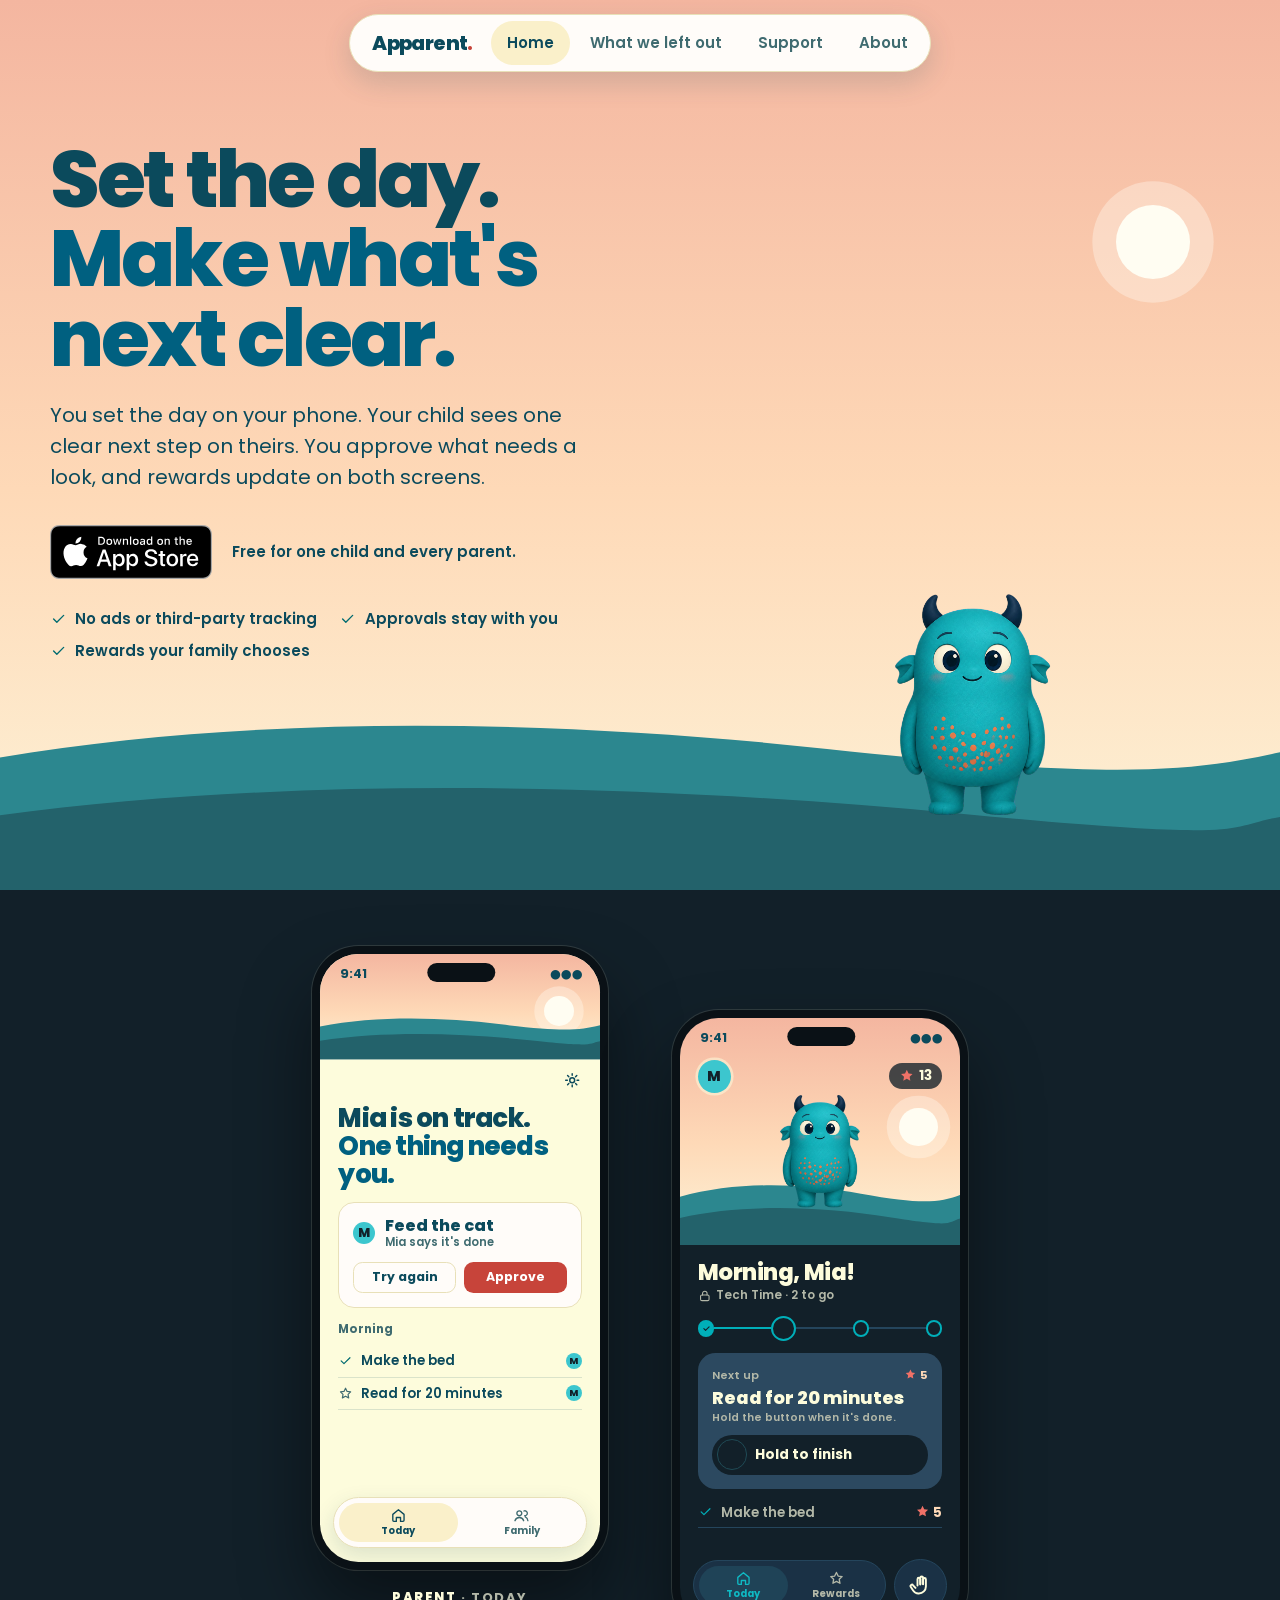
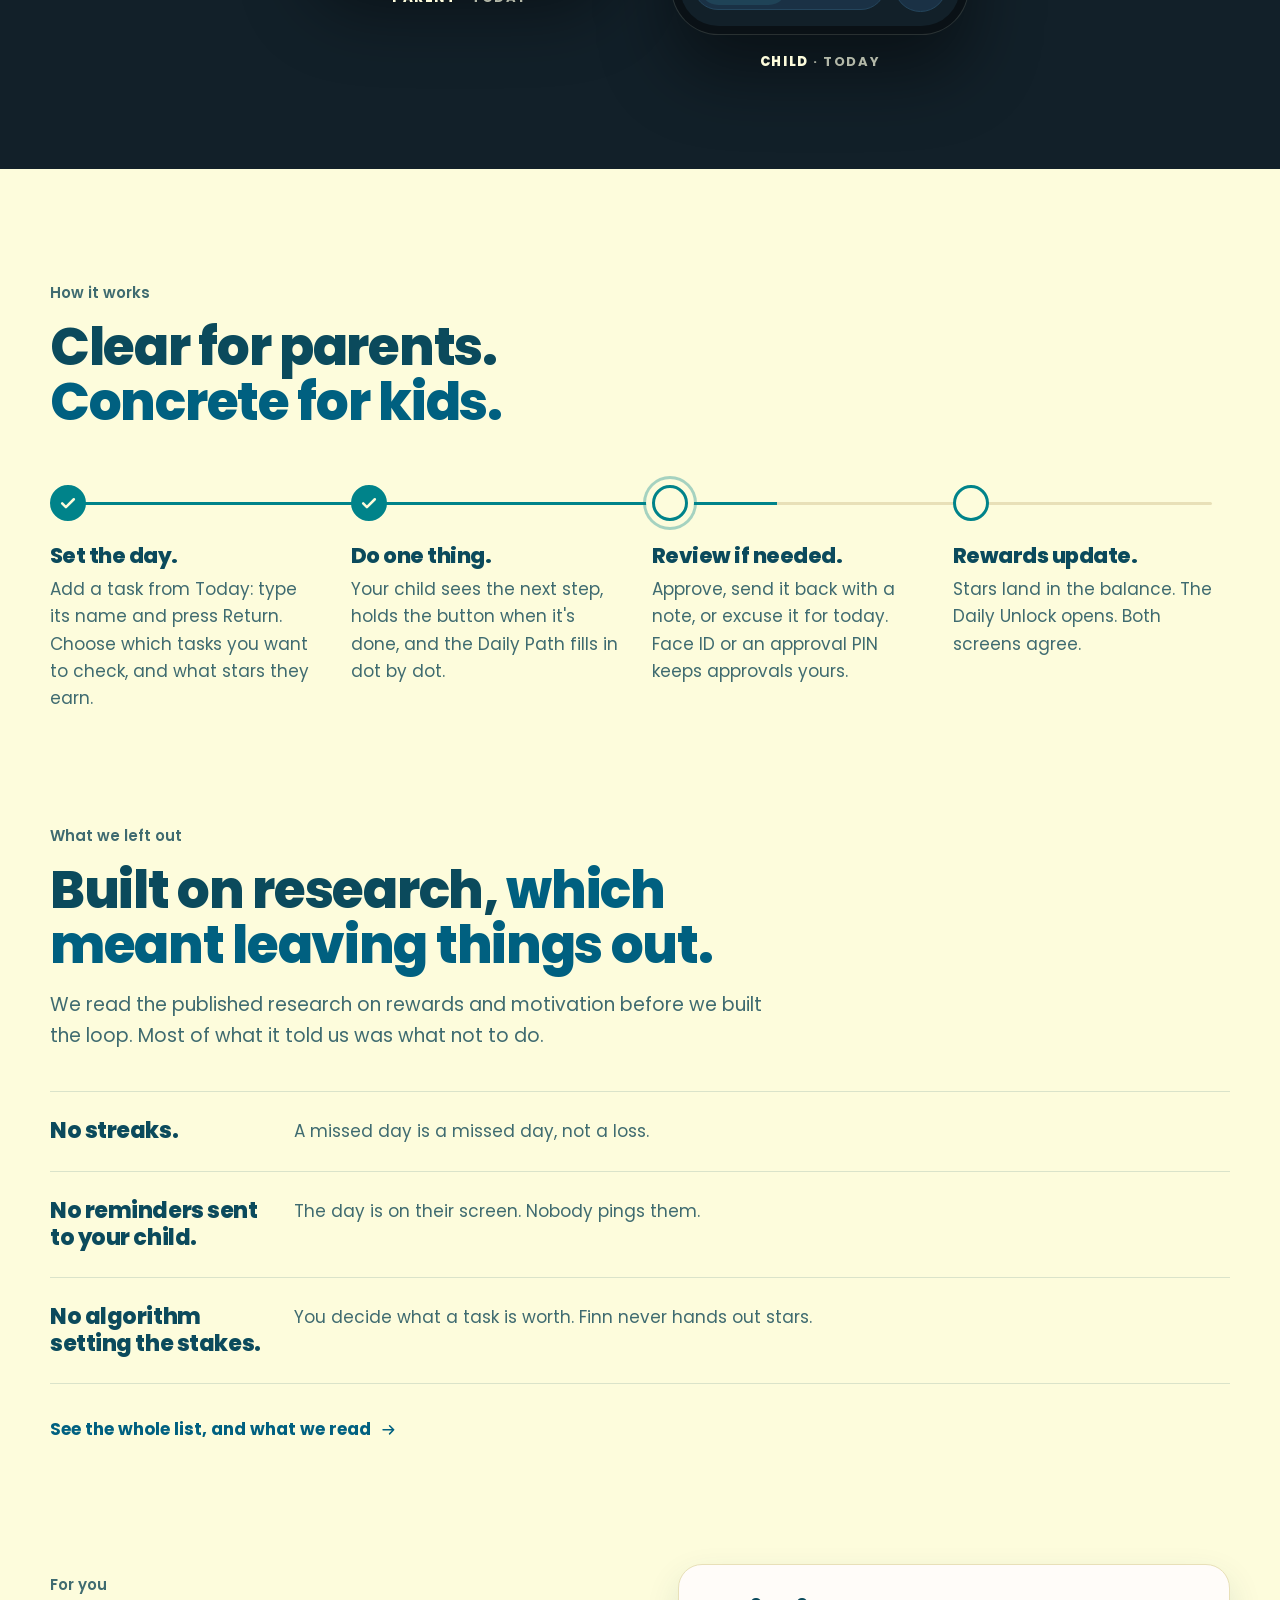
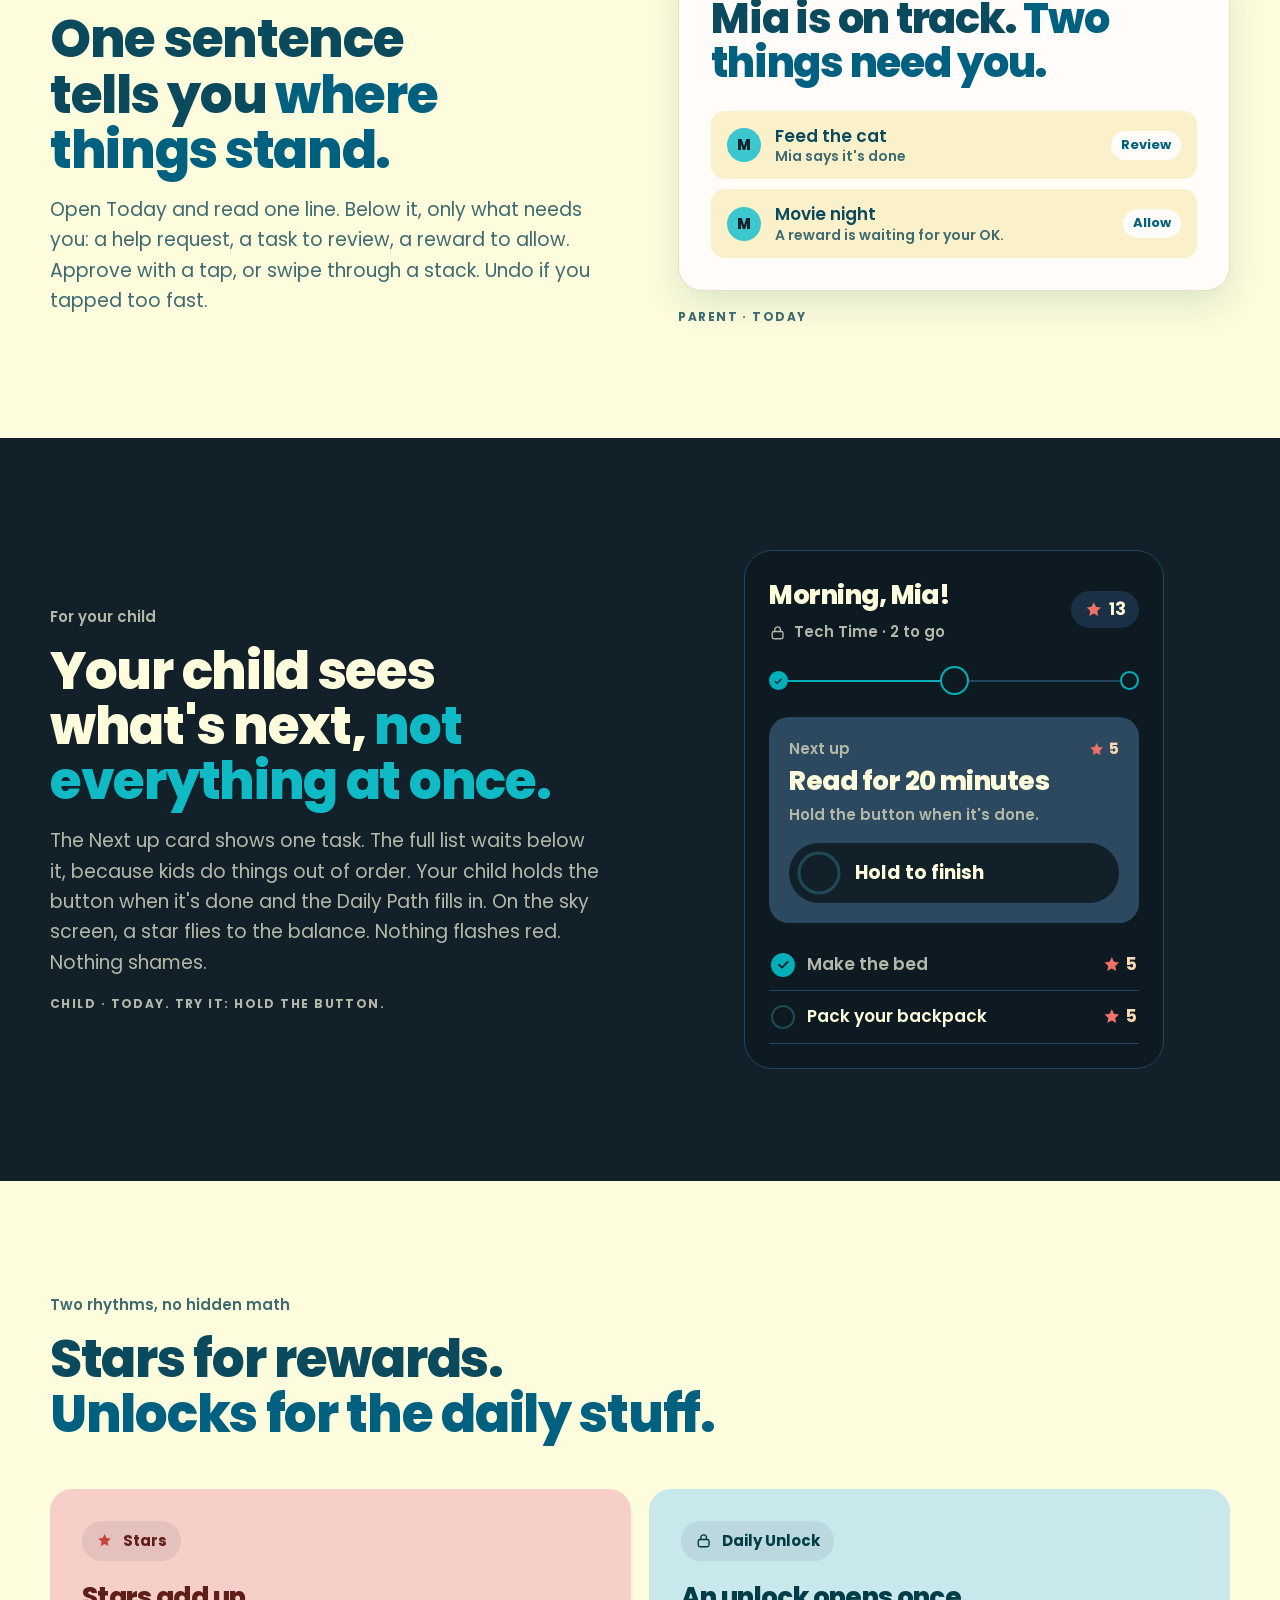
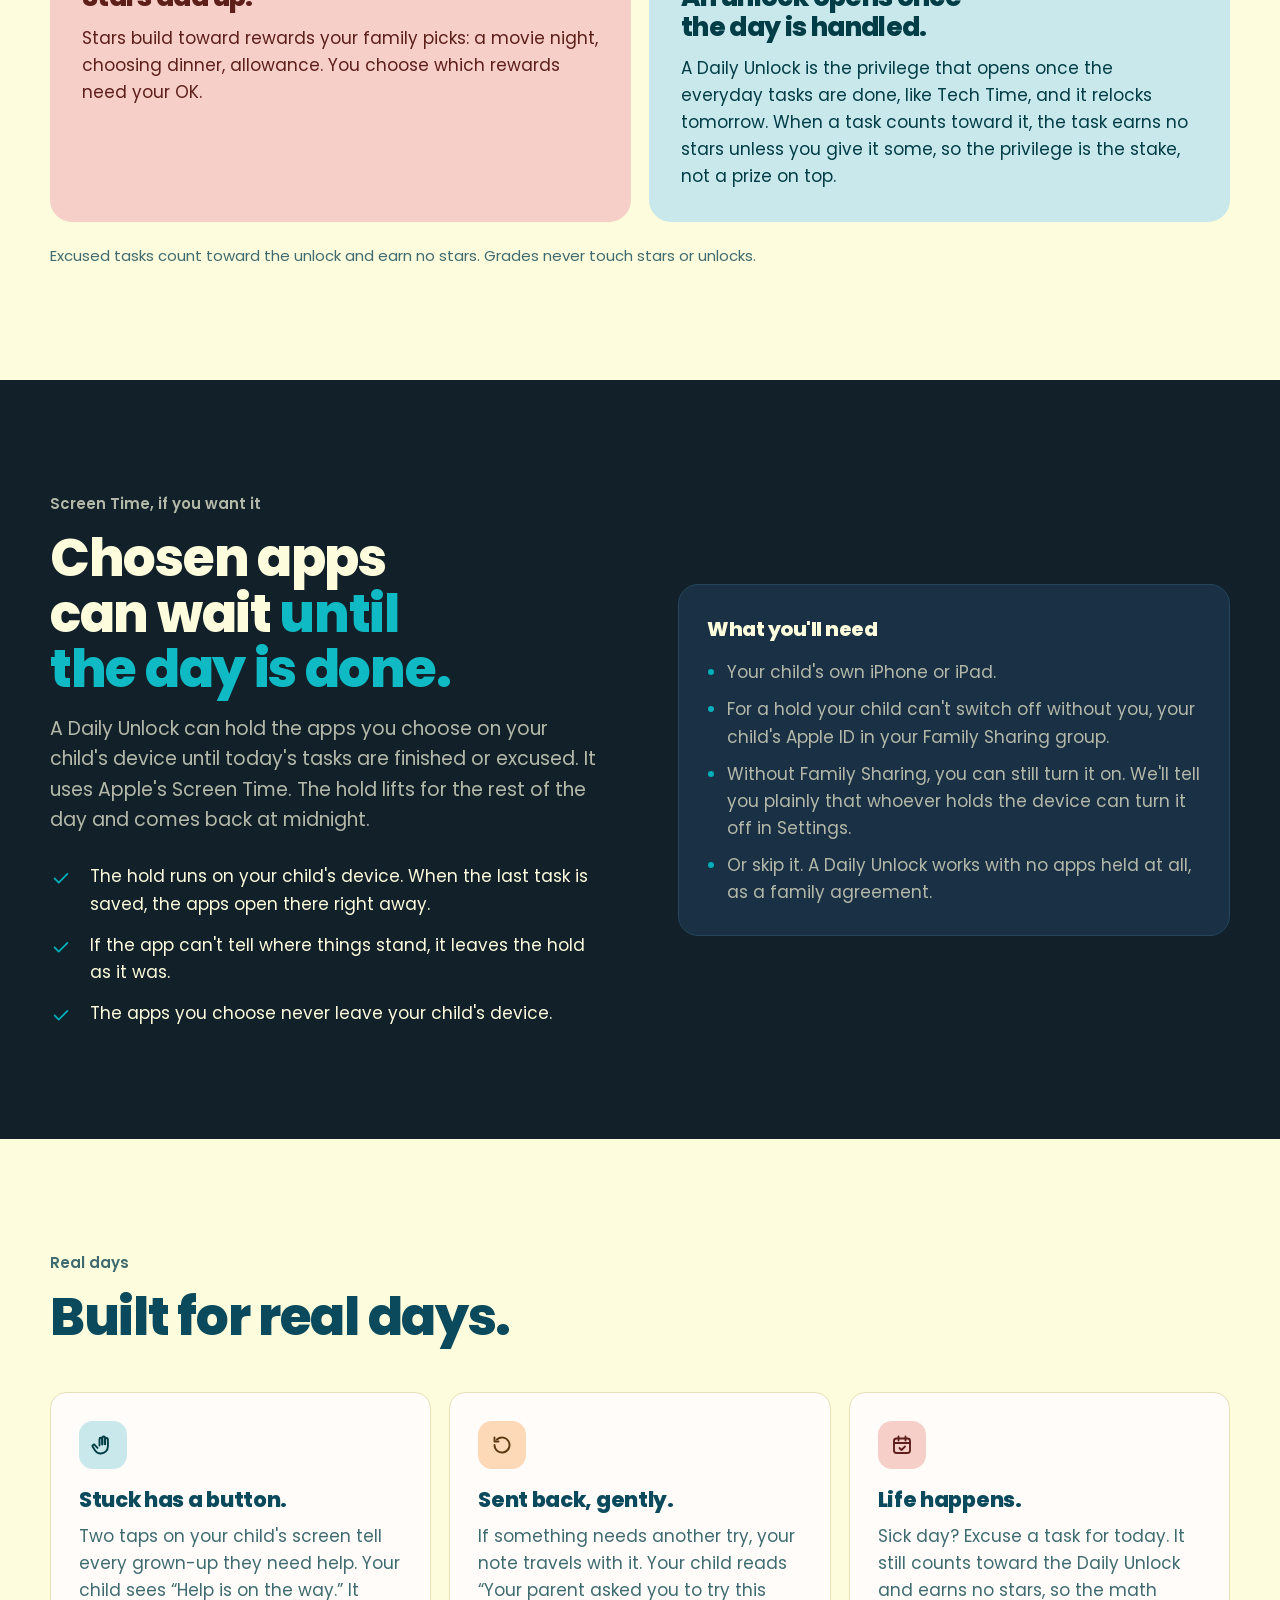
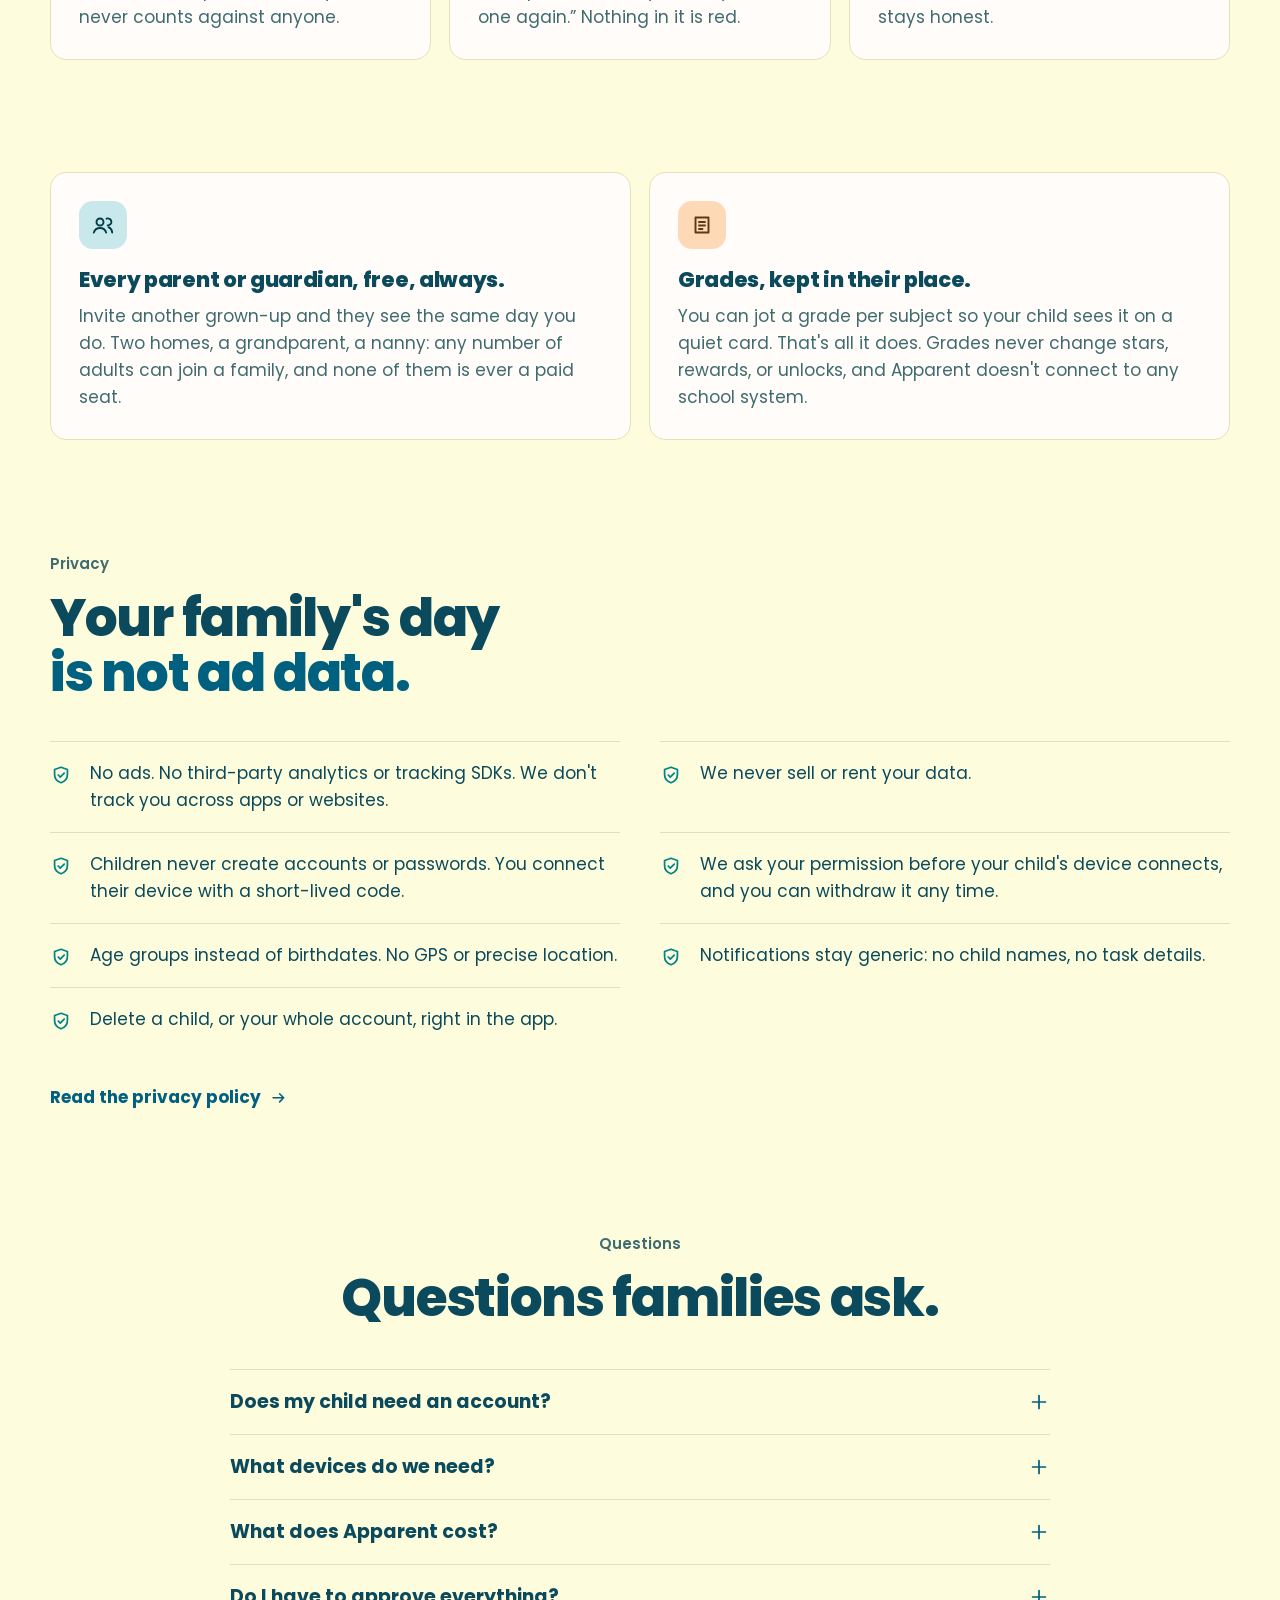
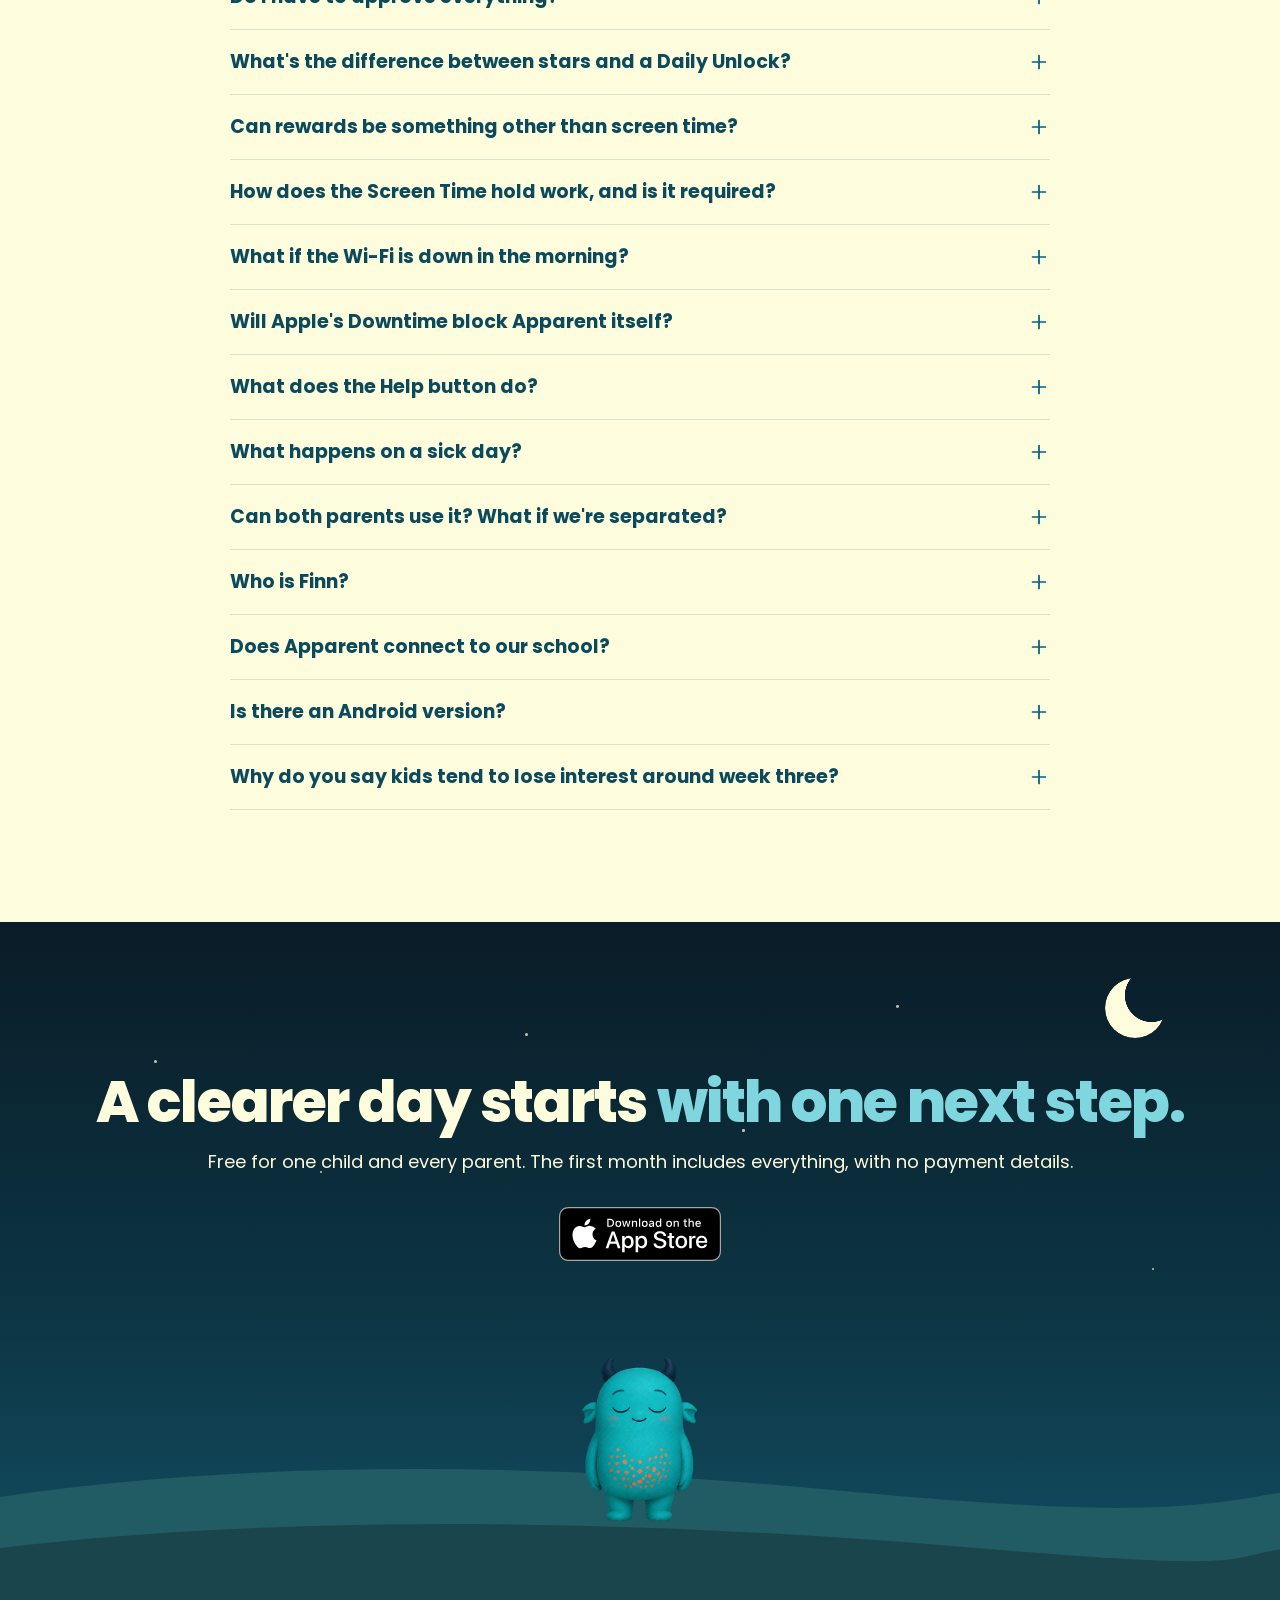
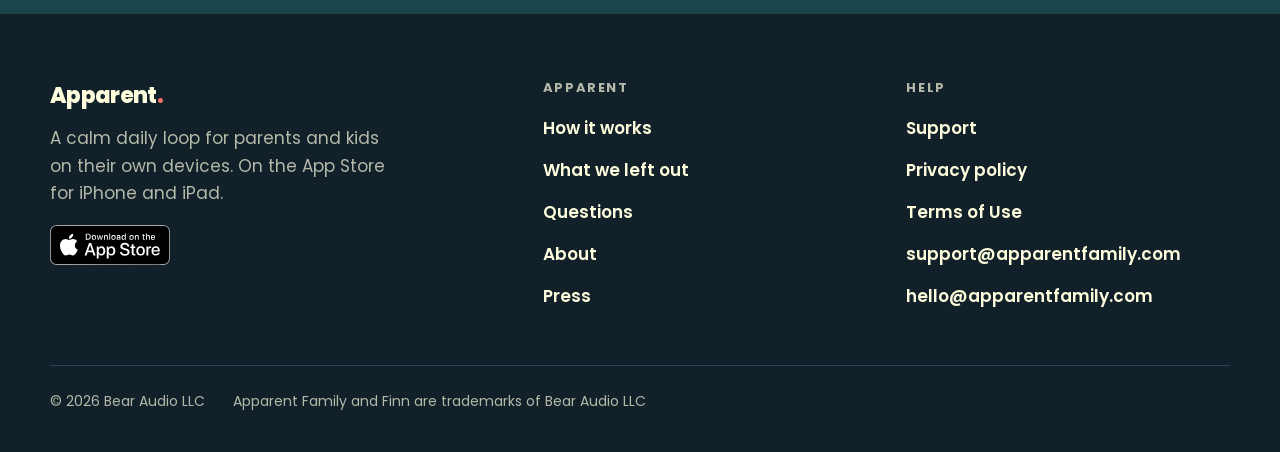
==== commit 1effd6cc: "Website for the App Store launch: badge, launch copy, README Restaged from jumbomug/Apparent develop" ====
--- a/index.html
+++ b/index.html
@@ -1,2 +1,2 @@
-<!DOCTYPE html><html lang="en"><head><meta charSet="utf-8"/><meta name="viewport" content="width=device-width, initial-scale=1"/><link rel="preload" href="/finn/calm.png" as="image" fetchPriority="high"/><link rel="stylesheet" href="/assets/index-DJA35VYQ.css" data-rsc-css-href="/assets/index-DJA35VYQ.css" data-precedence="vite-rsc/importer-resources"/><link rel="modulepreload" href="/assets/layout-segment-context-CGflDY8P.js" crossorigin=""/><link rel="modulepreload" href="/assets/rolldown-runtime-S-ySWqyJ.js" crossorigin=""/><link rel="modulepreload" href="/assets/index-CLjjgwdh.js" crossorigin=""/><link rel="modulepreload" href="/assets/framework-CXnKph_e.js" crossorigin=""/><link rel="modulepreload" href="/assets/HoldToFinish-2Xk8lNMK.js" crossorigin=""/><title>Apparent: Set the day. Make what&#x27;s next clear.</title><meta name="description" content="A calm daily loop for parents and kids on their own devices. You set the day, your child sees one next step, rewards stay honest. No ads, no tracking."/><meta name="application-name" content="Apparent Family"/><meta name="category" content="Productivity"/><meta name="robots" content="noindex, nofollow"/><meta property="og:title" content="Apparent: Set the day. Make what&#x27;s next clear."/><meta property="og:description" content="A calm daily loop for parents and kids on their own devices."/><meta property="og:site_name" content="Apparent Family"/><meta property="og:type" content="website"/><meta property="og:locale" content="en_US"/><meta property="og:image" content="https://apparentfamily.com/press/app-icon-1024.png"/><meta property="og:image:width" content="1024"/><meta property="og:image:height" content="1024"/><meta property="og:image:alt" content="The Apparent Family app icon"/><meta name="twitter:card" content="summary"/><meta name="twitter:title" content="Apparent: Set the day. Make what&#x27;s next clear."/><meta name="twitter:description" content="A calm daily loop for parents and kids on their own devices."/><meta name="twitter:image" content="https://apparentfamily.com/press/app-icon-1024.png"/><meta name="twitter:image:width" content="1024"/><meta name="twitter:image:height" content="1024"/><meta name="twitter:image:alt" content="The Apparent Family app icon"/><link rel="icon" href="https://apparentfamily.com/icon-64.png"/><link rel="apple-touch-icon" href="https://apparentfamily.com/apple-touch-icon.png"/><link rel="canonical" href="https://apparentfamily.com/"/><meta name="theme-color" content="#FDFCDC" media="(prefers-color-scheme: light)"/><meta name="theme-color" content="#122029" media="(prefers-color-scheme: dark)"/><script>self.__VINEXT_RSC_PARAMS__={}</script><script>self.__VINEXT_RSC_NAV__={"pathname":"/","searchParams":[]}</script><link rel="modulepreload" href="/assets/index-CLjjgwdh.js" />
-</head><body><a class="skip-link" href="#main-content">Skip to content</a><div class="mobile-mast"><a class="wordmark" href="/" aria-label="Apparent home">Apparent<span aria-hidden="true">.</span></a></div><header class="site-header"><div class="site-header-inner"><nav class="tabbar" aria-label="Main"><a class="wordmark" href="/" aria-label="Apparent home">Apparent<span aria-hidden="true">.</span></a><a aria-current="page" class="tab" href="/"><svg aria-hidden="true" class="icon " viewBox="0 0 24 24"><path d="M4 10.5 12 4l8 6.5V19a1.5 1.5 0 0 1-1.5 1.5h-3.5v-5.5h-6v5.5H5.5A1.5 1.5 0 0 1 4 19z"></path></svg><span class="tab-long">Home</span><span class="tab-short" aria-hidden="true">Home</span></a><a class="tab" href="/what-we-left-out"><svg aria-hidden="true" class="icon " viewBox="0 0 24 24"><path d="M12 6.5C10 5 7 4.5 3.5 5v13c3.5-.5 6.5 0 8.5 1.5 2-1.5 5-2 8.5-1.5V5C17 4.5 14 5 12 6.5z"></path><path d="M12 6.5v13"></path></svg><span class="tab-long">What we left out</span><span class="tab-short" aria-hidden="true">Left out</span></a><a class="tab" href="/support"><svg aria-hidden="true" class="icon " viewBox="0 0 24 24"><circle cx="12" cy="12" r="8.5"></circle><circle cx="12" cy="12" r="3.6"></circle><path d="m6 6 3.4 3.4M14.6 14.6 18 18M18 6l-3.4 3.4M9.4 14.6 6 18"></path></svg><span class="tab-long">Support</span><span class="tab-short" aria-hidden="true">Support</span></a><a class="tab" href="/about"><svg aria-hidden="true" class="icon " viewBox="0 0 24 24"><circle cx="12" cy="12" r="8.5"></circle><path d="M12 11v5.5M12 7.8v.1"></path></svg><span class="tab-long">About</span><span class="tab-short" aria-hidden="true">About</span></a></nav></div></header><main id="main-content" tabindex="-1"><section aria-labelledby="hero-title" class="stage hero" data-sky="morning"><div aria-hidden="true" class="stage-body"></div><svg aria-hidden="true" class="stage-hills" preserveAspectRatio="none" viewBox="0 0 390 110"><path class="far" d="M0 32 C 80 6, 170 10, 252 27 S 360 42, 390 29 V110 H0 Z"></path><path class="near" d="M0 66 C 92 42, 200 48, 292 65 S 372 73, 390 67 V110 H0 Z"></path></svg><img alt="" aria-hidden="true" class="stage-finn" decoding="async" draggable="false" fetchPriority="high" height="512" loading="eager" src="/finn/calm.png" width="512"/><div class="wrap stage-content"><div class="hero-copy"><h1 id="hero-title">Set the day. <em>Make what&#x27;s next clear.</em></h1><p class="hero-lede">You set the day on your phone. Your child sees one clear next step on theirs. You approve what needs a look, and rewards update on both screens.</p><div class="hero-actions"><a class="button button-primary" href="mailto:hello@apparentfamily.com?subject=Joining%20the%20Apparent%20beta">Join the beta <svg aria-hidden="true" class="icon " viewBox="0 0 24 24"><path d="M5 12h13M13 7l5 5-5 5"></path></svg></a><p class="hero-note">Every feature is included while Apparent is in beta.</p></div><ul class="trust-row" aria-label="What Apparent promises"><li><svg aria-hidden="true" class="icon " viewBox="0 0 24 24"><path d="m5 12.5 4.5 4.5L19 7.5"></path></svg> No ads or third-party tracking</li><li><svg aria-hidden="true" class="icon " viewBox="0 0 24 24"><path d="m5 12.5 4.5 4.5L19 7.5"></path></svg> Approvals stay with you</li><li><svg aria-hidden="true" class="icon " viewBox="0 0 24 24"><path d="m5 12.5 4.5 4.5L19 7.5"></path></svg> Rewards your family chooses</li></ul></div></div></section><section class="ground devices" aria-labelledby="devices-title"><h2 class="sr-only" id="devices-title">Today on both devices</h2><div class="wrap devices-row"><figure class="device"><div class="phone" aria-hidden="true"><div class="screen screen-parent"><div class="stage p-stage" data-sky="morning"><div aria-hidden="true" class="stage-body"></div><svg aria-hidden="true" class="stage-hills" preserveAspectRatio="none" viewBox="0 0 390 110"><path class="far" d="M0 32 C 80 6, 170 10, 252 27 S 360 42, 390 29 V110 H0 Z"></path><path class="near" d="M0 66 C 92 42, 200 48, 292 65 S 372 73, 390 67 V110 H0 Z"></path></svg><div class="screen-status" aria-hidden="true"><span>9:41</span><i></i><span>●●●</span></div></div><div class="p-body"><div style="display:flex;justify-content:flex-end;margin-top:-0.4em"><svg aria-hidden="true" class="icon " viewBox="0 0 24 24"><circle cx="12" cy="12" r="3.2"></circle><path d="M12 3.5v2.2M12 18.3v2.2M20.5 12h-2.2M5.7 12H3.5M18 6l-1.6 1.6M7.6 16.4 6 18M18 18l-1.6-1.6M7.6 7.6 6 6"></path></svg></div><p class="p-say say">Mia is on track. <em>One thing needs you.</em></p><div class="p-card"><div class="p-card-head"><span class="letter">M</span><div><p class="p-card-title">Feed the cat</p><p class="p-card-meta">Mia says it&#x27;s done</p></div></div><div class="p-actions"><span>Try again</span><span class="approve">Approve</span></div></div><p class="p-part">Morning</p><div class="p-rows"><div class="p-row"><svg aria-hidden="true" class="icon done" viewBox="0 0 24 24"><path d="m5 12.5 4.5 4.5L19 7.5"></path></svg><span class="grow">Make the bed</span><span class="letter">M</span></div><div class="p-row"><svg aria-hidden="true" class="icon open" viewBox="0 0 24 24"><path d="M12 3.5l2.5 5.1 5.6.8-4.1 3.9 1 5.6-5-2.7-5 2.7 1-5.6-4.1-3.9 5.6-.8z"></path></svg><span class="grow">Read for 20 minutes</span><span class="letter">M</span></div></div></div><div class="mini-tabbar"><span class="mini-tab on"><svg aria-hidden="true" class="icon " viewBox="0 0 24 24"><path d="M4 10.5 12 4l8 6.5V19a1.5 1.5 0 0 1-1.5 1.5h-3.5v-5.5h-6v5.5H5.5A1.5 1.5 0 0 1 4 19z"></path></svg>Today</span><span class="mini-tab"><svg aria-hidden="true" class="icon " viewBox="0 0 24 24"><circle cx="9" cy="9" r="3.5"></circle><path d="M2.8 19.5a6.5 6.5 0 0 1 12.4 0"></path><path d="M15.5 5.7a3.5 3.5 0 1 1 1.2 6.7M17.5 14.2a6.5 6.5 0 0 1 3.7 5.3"></path></svg>Family</span></div></div></div><figcaption class="device-label"><b>Parent</b> · Today<span class="sr-only">: the parent&#x27;s Today screen reads “Mia is on track. One thing needs you.” Below it, Feed the cat is waiting, with Try again and Approve.</span></figcaption></figure><figure class="device"><div class="phone" aria-hidden="true"><div class="screen screen-child"><div class="stage c-stage" data-sky="morning"><div aria-hidden="true" class="stage-body"></div><svg aria-hidden="true" class="stage-hills" preserveAspectRatio="none" viewBox="0 0 390 110"><path class="far" d="M0 32 C 80 6, 170 10, 252 27 S 360 42, 390 29 V110 H0 Z"></path><path class="near" d="M0 66 C 92 42, 200 48, 292 65 S 372 73, 390 67 V110 H0 Z"></path></svg><img alt="" aria-hidden="true" class="stage-finn" decoding="async" draggable="false" fetchPriority="auto" height="512" loading="lazy" src="/finn/calm.png" width="512"/><div class="screen-status" aria-hidden="true"><span>9:41</span><i></i><span>●●●</span></div><div class="c-hud"><span class="letter">M</span><span class="hud-pill"><svg aria-hidden="true" class="icon icon-fill star" viewBox="0 0 24 24"><path d="M12 2.8l2.7 5.6 6.1.8-4.5 4.2 1.1 6.1L12 16.6l-5.4 2.9 1.1-6.1-4.5-4.2 6.1-.8z"></path></svg> 13</span></div></div><div class="c-body"><div><p class="c-greet">Morning, Mia!</p><p class="c-unlock"><svg aria-hidden="true" class="icon " viewBox="0 0 24 24"><rect x="4.5" y="10.5" width="15" height="10" rx="2.5"></rect><path d="M8 10.5V8a4 4 0 0 1 8 0v2.5"></path></svg> Tech Time · 2 to go</p></div><ol class="path"><li class="path-dot done"><svg aria-hidden="true" class="icon " viewBox="0 0 24 24"><path d="m5 12.5 4.5 4.5L19 7.5"></path></svg></li><li class="path-line lit"></li><li class="path-dot current"></li><li class="path-line"></li><li class="path-dot"></li><li class="path-line"></li><li class="path-dot"></li></ol><div class="c-next"><div class="c-next-head"><span>Next up</span><span class="stars"><svg aria-hidden="true" class="icon icon-fill " viewBox="0 0 24 24"><path d="M12 2.8l2.7 5.6 6.1.8-4.5 4.2 1.1 6.1L12 16.6l-5.4 2.9 1.1-6.1-4.5-4.2 6.1-.8z"></path></svg> 5</span></div><p class="c-next-title">Read for 20 minutes</p><p class="c-next-hint">Hold the button when it&#x27;s done.</p><div class="capsule"><span class="capsule-ring"></span>Hold to finish</div></div><div class="c-row"><svg aria-hidden="true" class="icon check" viewBox="0 0 24 24"><path d="m5 12.5 4.5 4.5L19 7.5"></path></svg><span class="grow">Make the bed</span><span class="stars"><svg aria-hidden="true" class="icon icon-fill " viewBox="0 0 24 24"><path d="M12 2.8l2.7 5.6 6.1.8-4.5 4.2 1.1 6.1L12 16.6l-5.4 2.9 1.1-6.1-4.5-4.2 6.1-.8z"></path></svg> 5</span></div></div><div class="mini-dock"><div class="mini-tabbar"><span class="mini-tab on"><svg aria-hidden="true" class="icon " viewBox="0 0 24 24"><path d="M4 10.5 12 4l8 6.5V19a1.5 1.5 0 0 1-1.5 1.5h-3.5v-5.5h-6v5.5H5.5A1.5 1.5 0 0 1 4 19z"></path></svg>Today</span><span class="mini-tab"><svg aria-hidden="true" class="icon " viewBox="0 0 24 24"><path d="M12 3.5l2.5 5.1 5.6.8-4.1 3.9 1 5.6-5-2.7-5 2.7 1-5.6-4.1-3.9 5.6-.8z"></path></svg>Rewards</span></div><span class="help-round"><svg aria-hidden="true" class="icon " viewBox="0 0 24 24"><path d="M8.5 12.5V6.2a1.4 1.4 0 0 1 2.8 0v5.3"></path><path d="M11.3 11V4.9a1.4 1.4 0 0 1 2.8 0V11"></path><path d="M14.1 11.2V6.4a1.4 1.4 0 0 1 2.8 0v7.1a7 7 0 0 1-7 7h-.6a6 6 0 0 1-5-2.7l-2.5-3.9a1.4 1.4 0 0 1 2.3-1.6l2.4 2.6"></path></svg></span></div></div></div><figcaption class="device-label"><b>Child</b> · Today<span class="sr-only">: Mia&#x27;s Today screen shows Finn on the hills under a morning sky, 13 stars, Tech Time with 2 to go, and Read for 20 minutes as Next up with a Hold to finish button.</span></figcaption></figure></div></section><section class="section" id="how-it-works" aria-labelledby="how-title"><div class="wrap"><div class="section-head"><p class="kicker">How it works</p><h2 id="how-title">Clear for parents. <em>Concrete for kids.</em></h2></div><ol class="steps"><li class="step"><span aria-hidden="true" class="step-dot done"><svg aria-hidden="true" class="icon " viewBox="0 0 24 24"><path d="m5 12.5 4.5 4.5L19 7.5"></path></svg></span><h3>Set the day.</h3><p>Add a task from Today: type its name and press Return. Choose which tasks you want to check, and what stars they earn.</p></li><li class="step"><span aria-hidden="true" class="step-dot done"><svg aria-hidden="true" class="icon " viewBox="0 0 24 24"><path d="m5 12.5 4.5 4.5L19 7.5"></path></svg></span><h3>Do one thing.</h3><p>Your child sees the next step, holds the button when it&#x27;s done, and the Daily Path fills in dot by dot.</p></li><li class="step"><span aria-hidden="true" class="step-dot current"></span><h3>Review if needed.</h3><p>Approve, send it back with a note, or excuse it for today. Face ID or an approval PIN keeps approvals yours.</p></li><li class="step"><span aria-hidden="true" class="step-dot"></span><h3>Rewards update.</h3><p>Stars land in the balance. The Daily Unlock opens. Both screens agree.</p></li></ol></div></section><section class="section" aria-labelledby="left-out-title"><div class="wrap"><div class="section-head"><p class="kicker">What we left out</p><h2 id="left-out-title">Built on research, <em>which meant leaving things out.</em></h2><p class="section-lede">We read the published research on rewards and motivation before we built the loop. Most of what it told us was what not to do.</p></div><ul class="refusals"><li><strong>No streaks.</strong><span>A missed day is a missed day, not a loss.</span></li><li><strong>No reminders sent to your child.</strong><span>The day is on their screen. Nobody pings them.</span></li><li><strong>No algorithm setting the stakes.</strong><span>You decide what a task is worth. Finn never hands out stars.</span></li></ul><p style="margin-top:24px"><a class="text-link" href="/what-we-left-out">See the whole list, and what we read <svg aria-hidden="true" class="icon " viewBox="0 0 24 24"><path d="M5 12h13M13 7l5 5-5 5"></path></svg></a></p></div></section><section class="section" aria-labelledby="glance-title"><div class="wrap split"><div class="section-head"><p class="kicker">For you</p><h2 id="glance-title">One sentence tells you <em>where things stand.</em></h2><p class="section-lede">Open Today and read one line. Below it, only what needs you: a help request, a task to review, a reward to allow. Approve with a tap, or swipe through a stack. Undo if you tapped too fast.</p></div><figure style="margin:0"><div class="today-card" aria-hidden="true"><p class="say">Mia is on track. <em>Two things need you.</em></p><ul class="queue"><li><span class="letter">M</span><span class="grow">Feed the cat<small>Mia says it&#x27;s done</small></span><span class="tag">Review</span></li><li><span class="letter">M</span><span class="grow">Movie night<small>A reward is waiting for your OK.</small></span><span class="tag">Allow</span></li></ul></div><figcaption class="caption">Parent · Today<span class="sr-only">: “Mia is on track. Two things need you.” Feed the cat is ready for review, and Movie night is waiting for your OK.</span></figcaption></figure></div></section><section class="section section-child" aria-labelledby="next-title"><div class="wrap split"><div class="section-head"><p class="kicker">For your child</p><h2 id="next-title">Your child sees what&#x27;s next, <em>not everything at once.</em></h2><p class="section-lede">The Next up card shows one task. The full list waits below it, because kids do things out of order. Your child holds the button when it&#x27;s done and the Daily Path fills in. On the sky screen, a star flies to the balance. Nothing flashes red. Nothing shames.</p><p class="caption">Child · Today. Try it: hold the button.</p></div><div class="hold-demo"><div class="hold-top"><div><p class="hold-greet">Morning, Mia!</p><p class="hold-unlock"><svg aria-hidden="true" class="icon " viewBox="0 0 24 24"><rect x="4.5" y="10.5" width="15" height="10" rx="2.5"></rect><path d="M8 10.5V8a4 4 0 0 1 8 0v2.5"></path></svg> <!-- -->Tech Time · 2 to go</p></div><span class="hud-pill"><svg aria-hidden="true" class="icon icon-fill star" viewBox="0 0 24 24"><path d="M12 2.8l2.7 5.6 6.1.8-4.5 4.2 1.1 6.1L12 16.6l-5.4 2.9 1.1-6.1-4.5-4.2 6.1-.8z"></path></svg><span class="roll">13</span><span class="sr-only"> stars</span></span></div><ol class="path" aria-label="1 of 3 handled"><li aria-label="Handled" class="path-dot done"><svg aria-hidden="true" class="icon " viewBox="0 0 24 24"><path d="m5 12.5 4.5 4.5L19 7.5"></path></svg></li><li aria-hidden="true" class="path-line lit"></li><li aria-label="Next" class="path-dot current"></li><li aria-hidden="true" class="path-line"></li><li aria-label="Not yet" class="path-dot"></li></ol><div class="hold-next"><div class="hold-next-head"><span>Next up</span><span class="stars"><svg aria-hidden="true" class="icon icon-fill " viewBox="0 0 24 24"><path d="M12 2.8l2.7 5.6 6.1.8-4.5 4.2 1.1 6.1L12 16.6l-5.4 2.9 1.1-6.1-4.5-4.2 6.1-.8z"></path></svg> <!-- -->5<span class="sr-only"> stars</span></span></div><p class="hold-next-title">Read for 20 minutes</p><p class="hold-next-hint" id="_R_16l6_">Hold the button when it&#x27;s done.<span class="sr-only"> With a screen reader, activate it once.</span></p><button aria-describedby="_R_16l6_" class="hold-button" type="button"><svg aria-hidden="true" class="hold-ring" viewBox="0 0 44 44"><circle class="track" cx="22" cy="22" r="20"></circle><circle class="fill" cx="22" cy="22" r="20" stroke-dasharray="125.66370614359172" stroke-dashoffset="125.66370614359172"></circle></svg>Hold to finish</button></div><ul class="hold-rows"><li class="done"><span class="mark"><svg aria-hidden="true" class="icon " viewBox="0 0 24 24"><path d="m5 12.5 4.5 4.5L19 7.5"></path></svg></span><span class="grow">Make the bed</span><span class="stars"><svg aria-hidden="true" class="icon icon-fill " viewBox="0 0 24 24"><path d="M12 2.8l2.7 5.6 6.1.8-4.5 4.2 1.1 6.1L12 16.6l-5.4 2.9 1.1-6.1-4.5-4.2 6.1-.8z"></path></svg> <!-- -->5<span class="sr-only"> stars</span></span></li><li><span class="mark"></span><span class="grow">Pack your backpack</span><span class="stars"><svg aria-hidden="true" class="icon icon-fill " viewBox="0 0 24 24"><path d="M12 2.8l2.7 5.6 6.1.8-4.5 4.2 1.1 6.1L12 16.6l-5.4 2.9 1.1-6.1-4.5-4.2 6.1-.8z"></path></svg> <!-- -->5<span class="sr-only"> stars</span></span></li></ul><p aria-live="polite" class="sr-only"></p></div></div></section><section class="section" id="rewards" aria-labelledby="rewards-title"><div class="wrap"><div class="section-head"><p class="kicker">Two rhythms, no hidden math</p><h2 id="rewards-title">Stars for rewards. <em>Unlocks for the daily stuff.</em></h2></div><div class="grid-2"><div class="rhythm-card rhythm-stars"><span class="rhythm-mark"><svg aria-hidden="true" class="icon icon-fill " viewBox="0 0 24 24"><path d="M12 2.8l2.7 5.6 6.1.8-4.5 4.2 1.1 6.1L12 16.6l-5.4 2.9 1.1-6.1-4.5-4.2 6.1-.8z"></path></svg> Stars</span><h3>Stars add up.</h3><p>Stars build toward rewards your family picks: a movie night, choosing dinner, allowance. You choose which rewards need your OK.</p></div><div class="rhythm-card rhythm-unlock"><span class="rhythm-mark"><svg aria-hidden="true" class="icon " viewBox="0 0 24 24"><rect x="4.5" y="10.5" width="15" height="10" rx="2.5"></rect><path d="M8 10.5V8a4 4 0 0 1 8 0v2.5"></path></svg> Daily Unlock</span><h3>An unlock opens once the day is handled.</h3><p>A Daily Unlock is the privilege that opens once the everyday tasks are done, like Tech Time, and it relocks tomorrow. When a task counts toward it, the task earns no stars unless you give it some, so the privilege is the stake, not a prize on top.</p></div></div><p class="small-print">Excused tasks count toward the unlock and earn no stars. Grades never touch stars or unlocks.</p></div></section><section class="section section-child" id="screen-time" aria-labelledby="screen-title"><div class="wrap split"><div class="section-head"><p class="kicker">Screen Time, if you want it</p><h2 id="screen-title">Chosen apps can wait <em>until the day is done.</em></h2><p class="section-lede">A Daily Unlock can hold the apps you choose on your child&#x27;s device until today&#x27;s tasks are finished or excused. It uses Apple&#x27;s Screen Time. The hold lifts for the rest of the day and comes back at midnight.</p><ul class="facts"><li><svg aria-hidden="true" class="icon " viewBox="0 0 24 24"><path d="m5 12.5 4.5 4.5L19 7.5"></path></svg><span>The hold runs on your child&#x27;s device. When the last task is saved, the apps open there right away.</span></li><li><svg aria-hidden="true" class="icon " viewBox="0 0 24 24"><path d="m5 12.5 4.5 4.5L19 7.5"></path></svg><span>If the app can&#x27;t tell where things stand, it leaves the hold as it was.</span></li><li><svg aria-hidden="true" class="icon " viewBox="0 0 24 24"><path d="m5 12.5 4.5 4.5L19 7.5"></path></svg><span>The apps you choose never leave your child&#x27;s device.</span></li></ul></div><div class="needs"><h3>What you&#x27;ll need</h3><ul><li>Your child&#x27;s own iPhone or iPad.</li><li>For a hold your child can&#x27;t switch off without you, your child&#x27;s Apple ID in your Family Sharing group.</li><li>Without Family Sharing, you can still turn it on. We&#x27;ll tell you plainly that whoever holds the device can turn it off in Settings.</li><li>Or skip it. A Daily Unlock works with no apps held at all, as a family agreement.</li></ul></div></div></section><section class="section" id="real-days" aria-labelledby="real-title"><div class="wrap"><div class="section-head"><p class="kicker">Real days</p><h2 id="real-title">Built for real days.</h2></div><div class="grid-3"><div class="card"><span class="card-icon"><svg aria-hidden="true" class="icon " viewBox="0 0 24 24"><path d="M8.5 12.5V6.2a1.4 1.4 0 0 1 2.8 0v5.3"></path><path d="M11.3 11V4.9a1.4 1.4 0 0 1 2.8 0V11"></path><path d="M14.1 11.2V6.4a1.4 1.4 0 0 1 2.8 0v7.1a7 7 0 0 1-7 7h-.6a6 6 0 0 1-5-2.7l-2.5-3.9a1.4 1.4 0 0 1 2.3-1.6l2.4 2.6"></path></svg></span><h3>Stuck has a button.</h3><p>Two taps on your child&#x27;s screen tell every grown-up they need help. Your child sees “Help is on the way.” It never counts against anyone.</p></div><div class="card"><span class="card-icon gold"><svg aria-hidden="true" class="icon " viewBox="0 0 24 24"><path d="M4.5 12a7.5 7.5 0 1 0 2.4-5.5"></path><path d="M4.5 4.5v4h4"></path></svg></span><h3>Sent back, gently.</h3><p>If something needs another try, your note travels with it. Your child reads “Your parent asked you to try this one again.” Nothing in it is red.</p></div><div class="card"><span class="card-icon coral"><svg aria-hidden="true" class="icon " viewBox="0 0 24 24"><rect x="4" y="5.5" width="16" height="14.5" rx="2.5"></rect><path d="M4 10h16M8.5 3.5v4M15.5 3.5v4M9.5 15l2 2 3.5-3.5"></path></svg></span><h3>Life happens.</h3><p>Sick day? Excuse a task for today. It still counts toward the Daily Unlock and earns no stars, so the math stays honest.</p></div></div></div></section><section class="section" aria-labelledby="family-title"><div class="wrap"><h2 class="sr-only" id="family-title">Parents and grades</h2><div class="grid-2" style="margin-top:0"><div class="card"><span class="card-icon"><svg aria-hidden="true" class="icon " viewBox="0 0 24 24"><circle cx="9" cy="9" r="3.5"></circle><path d="M2.8 19.5a6.5 6.5 0 0 1 12.4 0"></path><path d="M15.5 5.7a3.5 3.5 0 1 1 1.2 6.7M17.5 14.2a6.5 6.5 0 0 1 3.7 5.3"></path></svg></span><h3>Every parent or guardian, free, always.</h3><p>Invite another grown-up and they see the same day you do. Two homes, a grandparent, a nanny: any number of adults can join a family, and none of them is ever a paid seat.</p></div><div class="card"><span class="card-icon gold"><svg aria-hidden="true" class="icon " viewBox="0 0 24 24"><path d="M5.5 4.5h13v15h-13z"></path><path d="M9 9h6M9 12.5h6M9 16h3.5"></path></svg></span><h3>Grades, kept in their place.</h3><p>You can jot a grade per subject so your child sees it on a quiet card. That&#x27;s all it does. Grades never change stars, rewards, or unlocks, and Apparent doesn&#x27;t connect to any school system.</p></div></div></div></section><section class="section" id="privacy" aria-labelledby="privacy-title"><div class="wrap"><div class="section-head"><p class="kicker">Privacy</p><h2 id="privacy-title">Your family&#x27;s day <em>is not ad data.</em></h2></div><ul class="privacy-list"><li><svg aria-hidden="true" class="icon " viewBox="0 0 24 24"><path d="M12 3.5 5 6v5.5c0 4.3 3 7.6 7 9 4-1.4 7-4.7 7-9V6z"></path><path d="m9 12 2.2 2.2L15.5 10"></path></svg><span>No ads. No third-party analytics or tracking SDKs. We don&#x27;t track you across apps or websites.</span></li><li><svg aria-hidden="true" class="icon " viewBox="0 0 24 24"><path d="M12 3.5 5 6v5.5c0 4.3 3 7.6 7 9 4-1.4 7-4.7 7-9V6z"></path><path d="m9 12 2.2 2.2L15.5 10"></path></svg><span>We never sell or rent your data.</span></li><li><svg aria-hidden="true" class="icon " viewBox="0 0 24 24"><path d="M12 3.5 5 6v5.5c0 4.3 3 7.6 7 9 4-1.4 7-4.7 7-9V6z"></path><path d="m9 12 2.2 2.2L15.5 10"></path></svg><span>Children never create accounts or passwords. You connect their device with a short-lived code.</span></li><li><svg aria-hidden="true" class="icon " viewBox="0 0 24 24"><path d="M12 3.5 5 6v5.5c0 4.3 3 7.6 7 9 4-1.4 7-4.7 7-9V6z"></path><path d="m9 12 2.2 2.2L15.5 10"></path></svg><span>We ask your permission before your child&#x27;s device connects, and you can withdraw it any time.</span></li><li><svg aria-hidden="true" class="icon " viewBox="0 0 24 24"><path d="M12 3.5 5 6v5.5c0 4.3 3 7.6 7 9 4-1.4 7-4.7 7-9V6z"></path><path d="m9 12 2.2 2.2L15.5 10"></path></svg><span>Age groups instead of birthdates. No GPS or precise location.</span></li><li><svg aria-hidden="true" class="icon " viewBox="0 0 24 24"><path d="M12 3.5 5 6v5.5c0 4.3 3 7.6 7 9 4-1.4 7-4.7 7-9V6z"></path><path d="m9 12 2.2 2.2L15.5 10"></path></svg><span>Notifications stay generic: no child names, no task details.</span></li><li><svg aria-hidden="true" class="icon " viewBox="0 0 24 24"><path d="M12 3.5 5 6v5.5c0 4.3 3 7.6 7 9 4-1.4 7-4.7 7-9V6z"></path><path d="m9 12 2.2 2.2L15.5 10"></path></svg><span>Delete a child, or your whole account, right in the app.</span></li></ul><p style="margin-top:24px"><a class="text-link" href="/privacy.html">Read the privacy policy <svg aria-hidden="true" class="icon " viewBox="0 0 24 24"><path d="M5 12h13M13 7l5 5-5 5"></path></svg></a></p></div></section><section class="section" id="faq" aria-labelledby="faq-title"><div class="wrap"><div class="section-head center"><p class="kicker">Questions</p><h2 id="faq-title">Questions families ask.</h2></div><div class="faq"><details><summary>Does my child need an account?<svg aria-hidden="true" class="icon " viewBox="0 0 24 24"><path d="M12 5v14M5 12h14"></path></svg></summary><p>No. Children never create accounts or passwords. You add your child by name and school level, give permission, and connect their device with a short-lived code or a QR code.</p></details><details><summary>What devices do we need?<svg aria-hidden="true" class="icon " viewBox="0 0 24 24"><path d="M12 5v14M5 12h14"></path></svg></summary><p>An iPhone or iPad for you, and an iPhone or iPad for your child. Apparent is iOS only, and available in the United States.</p></details><details><summary>Do I have to approve everything?<svg aria-hidden="true" class="icon " viewBox="0 0 24 24"><path d="M12 5v14M5 12h14"></path></svg></summary><p>No. You choose which tasks you want to check. Everything else completes when your child holds the button.</p></details><details><summary>What&#x27;s the difference between stars and a Daily Unlock?<svg aria-hidden="true" class="icon " viewBox="0 0 24 24"><path d="M12 5v14M5 12h14"></path></svg></summary><p>Stars add up and get spent on rewards your family picks. A Daily Unlock is a daily privilege, like Tech Time, that opens when chosen tasks are handled and relocks tomorrow. When a task counts toward an unlock, it earns no stars unless you give it some.</p></details><details><summary>Can rewards be something other than screen time?<svg aria-hidden="true" class="icon " viewBox="0 0 24 24"><path d="M12 5v14M5 12h14"></path></svg></summary><p>Yes. Rewards are whatever your family decides: a movie night, choosing dinner, an outing, allowance. The app never assumes what the reward is.</p></details><details><summary>How does the Screen Time hold work, and is it required?<svg aria-hidden="true" class="icon " viewBox="0 0 24 24"><path d="M12 5v14M5 12h14"></path></svg></summary><p>It&#x27;s optional. A Daily Unlock can hold apps you choose on your child&#x27;s device until today&#x27;s tasks are done. It uses Apple&#x27;s Screen Time, and you set it up on your child&#x27;s device behind a parent check. For the version a child can&#x27;t switch off without you, your child&#x27;s Apple ID needs to be in your Family Sharing group.</p></details><details><summary>What if the Wi-Fi is down in the morning?<svg aria-hidden="true" class="icon " viewBox="0 0 24 24"><path d="M12 5v14M5 12h14"></path></svg></summary><p>You&#x27;ll still see the day as it was last saved. Finishing a task, approving one, and claiming a reward need a connection, and Apparent doesn&#x27;t queue changes for later. The hold runs on your child&#x27;s device and keeps its schedule offline. If the app can&#x27;t tell where things stand, it leaves the hold as it was, so held apps stay held until the device reconnects.</p></details><details><summary>Will Apple&#x27;s Downtime block Apparent itself?<svg aria-hidden="true" class="icon " viewBox="0 0 24 24"><path d="M12 5v14M5 12h14"></path></svg></summary><p>It can. If you use Downtime, add Apparent to Always Allowed on your child&#x27;s device. The app walks you through it.</p></details><details><summary>What does the Help button do?<svg aria-hidden="true" class="icon " viewBox="0 0 24 24"><path d="M12 5v14M5 12h14"></path></svg></summary><p>Your child taps it, then taps Ask for help, and every grown-up in the family with notifications on gets a notification. Your child sees “Help is on the way.” It never counts against them.</p></details><details><summary>What happens on a sick day?<svg aria-hidden="true" class="icon " viewBox="0 0 24 24"><path d="M12 5v14M5 12h14"></path></svg></summary><p>Excuse the task for today. It still counts toward the Daily Unlock and earns no stars.</p></details><details><summary>Can both parents use it? What if we&#x27;re separated?<svg aria-hidden="true" class="icon " viewBox="0 0 24 24"><path d="M12 5v14M5 12h14"></path></svg></summary><p>Yes. Any number of parents or guardians can join a family, and none of them is ever a paid seat. Everyone sees the same day.</p></details><details><summary>Who is Finn?<svg aria-hidden="true" class="icon " viewBox="0 0 24 24"><path d="M12 5v14M5 12h14"></path></svg></summary><p>Finn is the calm teal character on your child&#x27;s screen, drawn by Zac Schmidt. Finn keeps your child company, never judges, never hands out stars, and never speaks on serious screens.</p></details><details><summary>Does Apparent connect to our school?<svg aria-hidden="true" class="icon " viewBox="0 0 24 24"><path d="M12 5v14M5 12h14"></path></svg></summary><p>No. You can jot grades by hand so your child sees them on a quiet card. Grades never affect rewards.</p></details><details><summary>Is there an Android version?<svg aria-hidden="true" class="icon " viewBox="0 0 24 24"><path d="M12 5v14M5 12h14"></path></svg></summary><p>Not yet. Apparent is iOS only.</p></details><details><summary>Why do you say kids tend to lose interest around week three?<svg aria-hidden="true" class="icon " viewBox="0 0 24 24"><path d="M12 5v14M5 12h14"></path></svg></summary><p>Because they do, with most systems like this. We&#x27;d rather say so.</p></details></div></div></section><section aria-labelledby="closing-title" class="stage closing" data-sky="evening"><div aria-hidden="true" class="stage-stars"><span style="left:12%;top:20%;--s:3.2px"></span><span style="left:25%;top:36%;--s:2.4px"></span><span style="left:41%;top:16%;--s:3.6px"></span><span style="left:57.99999999999999%;top:30%;--s:2.4px"></span><span style="left:70%;top:12%;--s:2.8px"></span><span style="left:90%;top:50%;--s:2.4px"></span></div><div aria-hidden="true" class="stage-body"></div><svg aria-hidden="true" class="stage-hills" preserveAspectRatio="none" viewBox="0 0 390 110"><path class="far" d="M0 32 C 80 6, 170 10, 252 27 S 360 42, 390 29 V110 H0 Z"></path><path class="near" d="M0 66 C 92 42, 200 48, 292 65 S 372 73, 390 67 V110 H0 Z"></path></svg><img alt="" aria-hidden="true" class="stage-finn" decoding="async" draggable="false" fetchPriority="auto" height="512" loading="lazy" src="/finn/resting.png" width="512"/><div class="wrap stage-content"><h2 id="closing-title">A clearer day starts <em>with one next step.</em></h2><p>Every feature is included while Apparent is in beta.</p><a class="button button-primary" href="mailto:hello@apparentfamily.com?subject=Joining%20the%20Apparent%20beta">Join the beta <svg aria-hidden="true" class="icon " viewBox="0 0 24 24"><path d="M5 12h13M13 7l5 5-5 5"></path></svg></a></div></section></main><footer class="site-footer"><div class="wrap"><div class="footer-grid"><div class="footer-intro"><a class="wordmark" href="/" aria-label="Apparent home">Apparent<span aria-hidden="true">.</span></a><p>A calm daily loop for parents and kids on their own devices. In beta on iPhone and iPad.</p></div><nav class="footer-nav" aria-label="Apparent"><strong>Apparent</strong><a href="/#how-it-works">How it works</a><a href="/what-we-left-out">What we left out</a><a href="/#faq">Questions</a><a href="/about">About</a><a href="/press">Press</a></nav><nav class="footer-nav" aria-label="Help and legal"><strong>Help</strong><a href="/support">Support</a><a href="/privacy.html">Privacy policy</a><a href="mailto:support@apparentfamily.com">support@apparentfamily.com</a><a href="mailto:hello@apparentfamily.com">hello@apparentfamily.com</a></nav></div><div class="footer-bottom"><span>© 2026 Bear Audio LLC</span><span>Apparent Family and Finn are trademarks of Bear Audio LLC</span></div></div></footer><script id="_R_">import("/assets/index-CLjjgwdh.js")</script></body></html><script>self.__VINEXT_RSC_CHUNKS__=self.__VINEXT_RSC_CHUNKS__||[];self.__VINEXT_RSC_CHUNKS__.push("2:I[\"8c0f216c4604\",[],\"Children\",1]\n3:I[\"15c18cfaeeff\",[],\"LayoutSegmentProvider\",1]\n4:I[\"8c0f216c4604\",[],\"Slot\",1]\n5:I[\"593f344dc510\",[],\"NotFoundBoundary\",1]\n:HL[\"/assets/index-DJA35VYQ.css\",\"style\"]\n")</script><script>self.__VINEXT_RSC_CHUNKS__=self.__VINEXT_RSC_CHUNKS__||[];self.__VINEXT_RSC_CHUNKS__.push("0:{\"__route\":\"route:/\",\"__interceptionContext\":null,\"__layoutIds\":[\"layout:/\"],\"__rootLayout\":\"/\",\"page:/\":\"$L1\",\"layout:/\":[[[[\"$\",\"link\",\"css:/assets/index-DJA35VYQ.css\",{\"rel\":\"stylesheet\",\"precedence\":\"vite-rsc/importer-resources\",\"href\":\"/assets/index-DJA35VYQ.css\",\"data-rsc-css-href\":\"/assets/index-DJA35VYQ.css\"}],\"$undefined\"],[\"$\",\"html\",null,{\"lang\":\"en\",\"children\":[\"$\",\"body\",null,{\"children\":[[\"$\",\"a\",null,{\"className\":\"skip-link\",\"href\":\"#main-content\",\"children\":\"Skip to content\"}],[\"$\",\"$L2\",null,{}]]}]}]],null],\"route:/\":[[[\"$\",\"meta\",null,{\"charSet\":\"utf-8\"}],[[\"$\",\"title\",\"0\",{\"children\":\"Apparent: Set the day. Make what's next clear.\"}],[\"$\",\"meta\",\"1\",{\"name\":\"description\",\"content\":\"A calm daily loop for parents and kids on their own devices. You set the day, your child sees one next step, rewards stay honest. No ads, no tracking.\"}],[\"$\",\"meta\",\"2\",{\"name\":\"application-name\",\"content\":\"Apparent Family\"}],[\"$\",\"meta\",\"3\",{\"name\":\"category\",\"content\":\"Productivity\"}],[\"$\",\"meta\",\"4\",{\"name\":\"robots\",\"content\":\"noindex, nofollow\"}],[\"$\",\"meta\",\"5\",{\"property\":\"og:title\",\"content\":\"Apparent: Set the day. Make what's next clear.\"}],[\"$\",\"meta\",\"6\",{\"property\":\"og:description\",\"content\":\"A calm daily loop for parents and kids on their own devices.\"}],[\"$\",\"meta\",\"7\",{\"property\":\"og:site_name\",\"content\":\"Apparent Family\"}],[\"$\",\"meta\",\"8\",{\"property\":\"og:type\",\"content\":\"website\"}],[\"$\",\"meta\",\"9\",{\"property\":\"og:locale\",\"content\":\"en_US\"}],[\"$\",\"meta\",\"10\",{\"property\":\"og:image\",\"content\":\"https://apparentfamily.com/press/app-icon-1024.png\"}],[\"$\",\"meta\",\"11\",{\"property\":\"og:image:width\",\"content\":\"1024\"}],[\"$\",\"meta\",\"12\",{\"property\":\"og:image:height\",\"content\":\"1024\"}],[\"$\",\"meta\",\"13\",{\"property\":\"og:image:alt\",\"content\":\"The Apparent Family app icon\"}],[\"$\",\"meta\",\"14\",{\"name\":\"twitter:card\",\"content\":\"summary\"}],[\"$\",\"meta\",\"15\",{\"name\":\"twitter:title\",\"content\":\"Apparent: Set the day. Make what's next clear.\"}],[\"$\",\"meta\",\"16\",{\"name\":\"twitter:description\",\"content\":\"A calm daily loop for parents and kids on their own devices.\"}],[\"$\",\"meta\",\"17\",{\"name\":\"twitter:image\",\"content\":\"https://apparentfamily.com/press/app-icon-1024.png\"}],[\"$\",\"meta\",\"18\",{\"name\":\"twitter:image:width\",\"content\":\"1024\"}],[\"$\",\"meta\",\"19\",{\"name\":\"twitter:image:height\",\"content\":\"1024\"}],[\"$\",\"meta\",\"20\",{\"name\":\"twitter:image:alt\",\"content\":\"The Apparent Family app icon\"}],[\"$\",\"link\",\"21\",{\"rel\":\"icon\",\"href\":\"https://apparentfamily.com/icon-64.png\"}],[\"$\",\"link\",\"22\",{\"rel\":\"apple-touch-icon\",\"href\":\"https://apparentfamily.com/apple-touch-icon.png\"}],[\"$\",\"link\",\"23\",{\"rel\":\"canonical\",\"href\":\"https://apparentfamily.com/\"}]],[[\"$\",\"meta\",\"0\",{\"name\":\"viewport\",\"content\":\"width=device-width, initial-scale=1\"}],[\"$\",\"meta\",\"1\",{\"name\":\"theme-color\",\"content\":\"#FDFCDC\",\"media\":\"(prefers-color-scheme: light)\"}],[\"$\",\"meta\",\"2\",{\"name\":\"theme-color\",\"content\":\"#122029\",\"media\":\"(prefers-color-scheme: dark)\"}]]],[\"$\",\"$L3\",null,{\"segmentMap\":{\"children\":[]},\"children\":[\"$\",\"$L4\",null,{\"id\":\"layout:/\",\"parallelSlots\":\"$undefined\",\"children\":[\"$\",\"$L5\",null,{\"resetKey\":\"\",\"fallback\":[[[\"$\",\"div\",null,{\"className\":\"mobile-mast\",\"children\":[\"$\",\"a\",null,{\"className\":\"wordmark\",\"href\":\"/\",\"aria-label\":\"Apparent home\",\"children\":[\"Apparent\",[\"$\",\"span\",null,{\"aria-hidden\":\"true\",\"children\":\".\"}]]}]}],[\"$\",\"header\",null,{\"className\":\"site-header\",\"children\":[\"$\",\"div\",null,{\"className\":\"site-header-inner\",\"children\":[\"$\",\"nav\",null,{\"className\":\"tabbar\",\"aria-label\":\"Main\",\"children\":[[\"$\",\"a\",null,{\"className\":\"wordmark\",\"href\":\"/\",\"aria-label\":\"Apparent home\",\"children\":[\"Apparent\",[\"$\",\"span\",null,{\"aria-hidden\":\"true\",\"children\":\".\"}]]}],[\"$\",\"a\",null,{\"aria-current\":\"$undefined\",\"className\":\"tab\",\"href\":\"/\",\"children\":[[\"$\",\"svg\",null,{\"aria-hidden\":\"true\",\"className\":\"icon \",\"viewBox\":\"0 0 24 24\",\"children\":[\"$\",\"path\",null,{\"d\":\"M4 10.5 12 4l8 6.5V19a1.5 1.5 0 0 1-1.5 1.5h-3.5v-5.5h-6v5.5H5.5A1.5 1.5 0 0 1 4 19z\"}]}],[\"$\",\"span\",null,{\"className\":\"tab-long\",\"children\":\"Home\"}],[\"$\",\"span\",null,{\"className\":\"tab-short\",\"aria-hidden\":\"true\",\"children\":\"Home\"}]]}],[\"$\",\"a\",null,{\"aria-current\":\"$undefined\",\"className\":\"tab\",\"href\":\"/what-we-left-out\",\"children\":[[\"$\",\"svg\",null,{\"aria-hidden\":\"true\",\"className\":\"icon \",\"viewBox\":\"0 0 24 24\",\"children\":[[\"$\",\"path\",null,{\"d\":\"M12 6.5C10 5 7 4.5 3.5 5v13c3.5-.5 6.5 0 8.5 1.5 2-1.5 5-2 8.5-1.5V5C17 4.5 14 5 12 6.5z\"}],[\"$\",\"path\",null,{\"d\":\"M12 6.5v13\"}]]}],[\"$\",\"span\",null,{\"className\":\"tab-long\",\"children\":\"What we left out\"}],\"$L6\"]}],\"$L7\",\"$L8\"]}]}]}]],\"$L9\",\"$La\"],\"children\":\"$Lb\"}]}]}]],\"__layoutFlags\":{\"layout:/\":\"s\"},\"__artifactCompatibility\":{\"schemaVersion\":1,\"graphVersion\":\"app-route-graph:4uhn5s1wvoptc\",\"deploymentVersion\":\"apparentfamily\",\"appElementsSchemaVersion\":1,\"rscPayloadSchemaVersion\":1,\"rootBoundaryId\":\"/\",\"renderEpoch\":null}}\n")</script><script>self.__VINEXT_RSC_CHUNKS__=self.__VINEXT_RSC_CHUNKS__||[];self.__VINEXT_RSC_CHUNKS__.push("6:[\"$\",\"span\",null,{\"className\":\"tab-short\",\"aria-hidden\":\"true\",\"children\":\"Left out\"}]\n7:[\"$\",\"a\",null,{\"aria-current\":\"$undefined\",\"className\":\"tab\",\"href\":\"/support\",\"children\":[[\"$\",\"svg\",null,{\"aria-hidden\":\"true\",\"className\":\"icon \",\"viewBox\":\"0 0 24 24\",\"children\":[[\"$\",\"circle\",null,{\"cx\":\"12\",\"cy\":\"12\",\"r\":\"8.5\"}],[\"$\",\"circle\",null,{\"cx\":\"12\",\"cy\":\"12\",\"r\":\"3.6\"}],[\"$\",\"path\",null,{\"d\":\"m6 6 3.4 3.4M14.6 14.6 18 18M18 6l-3.4 3.4M9.4 14.6 6 18\"}]]}],[\"$\",\"span\",null,{\"className\":\"tab-long\",\"children\":\"Support\"}],[\"$\",\"span\",null,{\"className\":\"tab-short\",\"aria-hidden\":\"true\",\"children\":\"Support\"}]]}]\n8:[\"$\",\"a\",null,{\"aria-current\":\"$undefined\",\"className\":\"tab\",\"href\":\"/about\",\"children\":[[\"$\",\"svg\",null,{\"aria-hidden\":\"true\",\"className\":\"icon \",\"viewBox\":\"0 0 24 24\",\"children\":[[\"$\",\"circle\",null,{\"cx\":\"12\",\"cy\":\"12\",\"r\":\"8.5\"}],[\"$\",\"path\",null,{\"d\":\"M12 11v5.5M12 7.8v.1\"}]]}],[\"$\",\"span\",null,{\"className\":\"tab-long\",\"children\":\"About\"}],[\"$\",\"span\",null,{\"className\":\"tab-short\",\"aria-hidden\":\"true\",\"children\":\"About\"}]]}]\n")</script><script>self.__VINEXT_RSC_CHUNKS__=self.__VINEXT_RSC_CHUNKS__||[];self.__VINEXT_RSC_CHUNKS__.push("9:[\"$\",\"main\",null,{\"aria-labelledby\":\"not-found-title\",\"className\":\"stage not-found\",\"data-sky\":\"afterSchool\",\"id\":\"main-content\",\"tabIndex\":-1,\"children\":[null,[\"$\",\"div\",null,{\"aria-hidden\":\"true\",\"className\":\"stage-body\"}],[\"$\",\"svg\",null,{\"aria-hidden\":\"true\",\"className\":\"stage-hills\",\"preserveAspectRatio\":\"none\",\"viewBox\":\"0 0 390 110\",\"children\":[[\"$\",\"path\",null,{\"className\":\"far\",\"d\":\"M0 32 C 80 6, 170 10, 252 27 S 360 42, 390 29 V110 H0 Z\"}],[\"$\",\"path\",null,{\"className\":\"near\",\"d\":\"M0 66 C 92 42, 200 48, 292 65 S 372 73, 390 67 V110 H0 Z\"}]]}],[\"$\",\"img\",null,{\"alt\":\"\",\"aria-hidden\":\"true\",\"className\":\"stage-finn\",\"decoding\":\"async\",\"draggable\":false,\"fetchPriority\":\"auto\",\"height\":512,\"loading\":\"lazy\",\"src\":\"/finn/curious.png\",\"width\":512}],[\"$\",\"div\",null,{\"className\":\"wrap stage-content\",\"children\":[[\"$\",\"h1\",null,{\"id\":\"not-found-title\",\"children\":\"That step isn't on today's path.\"}],[\"$\",\"p\",null,{\"children\":\"The page may have moved, or the address may be incomplete. The next step is back at the start.\"}],[\"$\",\"a\",null,{\"className\":\"button button-primary\",\"href\":\"/\",\"children\":\"Back to Apparent\"}]]}]]}]\na:[\"$\",\"footer\",null,{\"className\":\"site-footer\",\"children\":[\"$\",\"div\",null,{\"className\":\"wrap\",\"children\":[[\"$\",\"div\",null,{\"className\":\"footer-grid\",\"children\":[[\"$\",\"div\",null,{\"className\":\"footer-intro\",\"children\":[[\"$\",\"a\",null,{\"className\":\"wordmark\",\"href\":\"/\",\"aria-label\":\"Apparent home\",\"children\":[\"Apparent\",[\"$\",\"span\",null,{\"aria-hidden\":\"true\",\"children\":\".\"}]]}],[\"$\",\"p\",null,{\"children\":\"A calm daily loop for parents and kids on their own devices. In beta on iPhone and iPad.\"}]]}],[\"$\",\"nav\",null,{\"className\":\"footer-nav\",\"aria-label\":\"Apparent\",\"children\":[[\"$\",\"strong\",null,{\"children\":\"Apparent\"}],[\"$\",\"a\",null,{\"href\":\"/#how-it-works\",\"children\":\"How it works\"}],[\"$\",\"a\",null,{\"href\":\"/what-we-left-out\",\"children\":\"What we left out\"}],[\"$\",\"a\",null,{\"href\":\"/#faq\",\"children\":\"Questions\"}],[\"$\",\"a\",null,{\"href\":\"/about\",\"children\":\"About\"}],[\"$\",\"a\",null,{\"href\":\"/press\",\"children\":\"Press\"}]]}],[\"$\",\"nav\",null,{\"className\":\"footer-nav\",\"aria-label\":\"Help and legal\",\"children\":[[\"$\",\"strong\",null,{\"children\":\"Help\"}],[\"$\",\"a\",null,{\"href\":\"/support\",\"children\":\"Support\"}],[\"$\",\"a\",null,{\"href\":\"/privacy.html\",\"children\":\"Privacy policy\"}],[\"$\",\"a\",null,{\"href\":\"mailto:support@apparentfamily.com\",\"children\":\"support@apparentfamily.com\"}],[\"$\",\"a\",null,{\"href\":\"mailto:hello@apparentfamily.com\",\"children\":\"hello@apparentfamily.com\"}]]}]]}],[\"$\",\"div\",null,{\"className\":\"footer-bottom\",\"children\":[[\"$\",\"span\",null,{\"children\":\"© 2026 Bear Audio LLC\"}],[\"$\",\"span\",null,{\"children\":\"Apparent Family and Finn are trademarks of Bear Audio LLC\"}]]}]]}]}]\n")</script><script>self.__VINEXT_RSC_CHUNKS__=self.__VINEXT_RSC_CHUNKS__||[];self.__VINEXT_RSC_CHUNKS__.push("b:[\"$\",\"$L5\",null,{\"resetKey\":\"\",\"fallback\":[[[\"$\",\"div\",null,{\"className\":\"mobile-mast\",\"children\":[\"$\",\"a\",null,{\"className\":\"wordmark\",\"href\":\"/\",\"aria-label\":\"Apparent home\",\"children\":[\"Apparent\",[\"$\",\"span\",null,{\"aria-hidden\":\"true\",\"children\":\".\"}]]}]}],[\"$\",\"header\",null,{\"className\":\"site-header\",\"children\":[\"$\",\"div\",null,{\"className\":\"site-header-inner\",\"children\":[\"$\",\"nav\",null,{\"className\":\"tabbar\",\"aria-label\":\"Main\",\"children\":[[\"$\",\"a\",null,{\"className\":\"wordmark\",\"href\":\"/\",\"aria-label\":\"Apparent home\",\"children\":[\"Apparent\",[\"$\",\"span\",null,{\"aria-hidden\":\"true\",\"children\":\".\"}]]}],[\"$\",\"a\",null,{\"aria-current\":\"$undefined\",\"className\":\"tab\",\"href\":\"/\",\"children\":[[\"$\",\"svg\",null,{\"aria-hidden\":\"true\",\"className\":\"icon \",\"viewBox\":\"0 0 24 24\",\"children\":[\"$\",\"path\",null,{\"d\":\"M4 10.5 12 4l8 6.5V19a1.5 1.5 0 0 1-1.5 1.5h-3.5v-5.5h-6v5.5H5.5A1.5 1.5 0 0 1 4 19z\"}]}],[\"$\",\"span\",null,{\"className\":\"tab-long\",\"children\":\"Home\"}],[\"$\",\"span\",null,{\"className\":\"tab-short\",\"aria-hidden\":\"true\",\"children\":\"Home\"}]]}],[\"$\",\"a\",null,{\"aria-current\":\"$undefined\",\"className\":\"tab\",\"href\":\"/what-we-left-out\",\"children\":[[\"$\",\"svg\",null,{\"aria-hidden\":\"true\",\"className\":\"icon \",\"viewBox\":\"0 0 24 24\",\"children\":[[\"$\",\"path\",null,{\"d\":\"M12 6.5C10 5 7 4.5 3.5 5v13c3.5-.5 6.5 0 8.5 1.5 2-1.5 5-2 8.5-1.5V5C17 4.5 14 5 12 6.5z\"}],[\"$\",\"path\",null,{\"d\":\"M12 6.5v13\"}]]}],[\"$\",\"span\",null,{\"className\":\"tab-long\",\"children\":\"What we left out\"}],[\"$\",\"span\",null,{\"className\":\"tab-short\",\"aria-hidden\":\"true\",\"children\":\"Left out\"}]]}],[\"$\",\"a\",null,{\"aria-current\":\"$undefined\",\"className\":\"tab\",\"href\":\"/support\",\"children\":[[\"$\",\"svg\",null,{\"aria-hidden\":\"true\",\"className\":\"icon \",\"viewBox\":\"0 0 24 24\",\"children\":[[\"$\",\"circle\",null,{\"cx\":\"12\",\"cy\":\"12\",\"r\":\"8.5\"}],[\"$\",\"circle\",null,{\"cx\":\"12\",\"cy\":\"12\",\"r\":\"3.6\"}],[\"$\",\"path\",null,{\"d\":\"m6 6 3.4 3.4M14.6 14.6 18 18M18 6l-3.4 3.4M9.4 14.6 6 18\"}]]}],[\"$\",\"span\",null,{\"className\":\"tab-long\",\"children\":\"Support\"}],[\"$\",\"span\",null,{\"className\":\"tab-short\",\"aria-hidden\":\"true\",\"children\":\"Support\"}]]}],[\"$\",\"a\",null,{\"aria-current\":\"$undefined\",\"className\":\"tab\",\"href\":\"/about\",\"children\":[[\"$\",\"svg\",null,{\"aria-hidden\":\"true\",\"className\":\"icon \",\"viewBox\":\"0 0 24 24\",\"children\":[[\"$\",\"circle\",null,{\"cx\":\"12\",\"cy\":\"12\",\"r\":\"8.5\"}],[\"$\",\"path\",null,{\"d\":\"M12 11v5.5M12 7.8v.1\"}]]}],[\"$\",\"span\",null,{\"className\":\"tab-long\",\"children\":\"About\"}],[\"$\",\"span\",null,{\"className\":\"tab-short\",\"aria-hidden\":\"true\",\"children\":\"About\"}]]}]]}]}]}]],[\"$\",\"main\",null,{\"aria-labelledby\":\"not-found-title\",\"className\":\"stage not-found\",\"data-sky\":\"afterSchool\",\"id\":\"main-content\",\"tabIndex\":-1,\"children\":[null,[\"$\",\"div\",null,{\"aria-hidden\":\"true\",\"className\":\"stage-body\"}],[\"$\",\"svg\",null,{\"aria-hidden\":\"true\",\"className\":\"stage-hills\",\"preserveAspectRatio\":\"none\",\"viewBox\":\"0 0 390 110\",\"children\":[[\"$\",\"path\",null,{\"className\":\"far\",\"d\":\"M0 32 C 80 6, 170 10, 252 27 S 360 42, 390 29 V110 H0 Z\"}],[\"$\",\"path\",null,{\"className\":\"near\",\"d\":\"M0 66 C 92 42, 200 48, 292 65 S 372 73, 390 67 V110 H0 Z\"}]]}],[\"$\",\"img\",null,{\"alt\":\"\",\"aria-hidden\":\"true\",\"className\":\"stage-finn\",\"decoding\":\"async\",\"draggable\":false,\"fetchPriority\":\"auto\",\"height\":512,\"loading\":\"lazy\",\"src\":\"/finn/curious.png\",\"width\":512}],[\"$\",\"div\",null,{\"className\":\"wrap stage-content\",\"children\":[[\"$\",\"h1\",null,{\"id\":\"not-found-title\",\"children\":\"That step isn't on today's path.\"}],[\"$\",\"p\",null,{\"children\":\"The page may have moved, or the address may be incomplete. The next step is back at the start.\"}],[\"$\",\"a\",null,{\"className\":\"button button-primary\",\"href\":\"/\",\"children\":\"Back to Apparent\"}]]}]]}],[\"$\",\"footer\",null,{\"className\":\"site-footer\",\"children\":[\"$\",\"div\",null,{\"className\":\"wrap\",\"children\":[[\"$\",\"div\",null,{\"className\":\"footer-grid\",\"children\":[[\"$\",\"div\",null,{\"className\":\"footer-intro\",\"children\":[[\"$\",\"a\",null,{\"className\":\"wordmark\",\"href\":\"/\",\"aria-label\":\"Apparent home\",\"children\":[\"Apparent\",[\"$\",\"span\",null,{\"aria-hidden\":\"true\",\"children\":\".\"}]]}],[\"$\",\"p\",null,{\"children\":\"A calm daily loop for parents and kids on their own devices. In beta on iPhone and iPad.\"}]]}],[\"$\",\"nav\",null,{\"className\":\"footer-nav\",\"aria-label\":\"Apparent\",\"children\":[[\"$\",\"strong\",null,{\"children\":\"Apparent\"}],[\"$\",\"a\",null,{\"href\":\"/#how-it-works\",\"children\":\"How it works\"}],[\"$\",\"a\",null,{\"href\":\"/what-we-left-out\",\"children\":\"What we left out\"}],[\"$\",\"a\",null,{\"href\":\"/#faq\",\"children\":\"Questions\"}],[\"$\",\"a\",null,{\"href\":\"/about\",\"children\":\"About\"}],[\"$\",\"a\",null,{\"href\":\"/press\",\"children\":\"Press\"}]]}],[\"$\",\"nav\",null,{\"className\":\"footer-nav\",\"aria-label\":\"Help and legal\",\"children\":[[\"$\",\"strong\",null,{\"children\":\"Help\"}],[\"$\",\"a\",null,{\"href\":\"/support\",\"children\":\"Support\"}],[\"$\",\"a\",null,{\"href\":\"/privacy.html\",\"children\":\"Privacy policy\"}],[\"$\",\"a\",null,{\"href\":\"mailto:support@apparentfamily.com\",\"children\":\"support@apparentfamily.com\"}],\"$Lc\"]}]]}],\"$Ld\"]}]}]],\"children\":\"$Le\"}]\n")</script><script>self.__VINEXT_RSC_CHUNKS__=self.__VINEXT_RSC_CHUNKS__||[];self.__VINEXT_RSC_CHUNKS__.push("f:I[\"593f344dc510\",[],\"RedirectBoundary\",1]\nc:[\"$\",\"a\",null,{\"href\":\"mailto:hello@apparentfamily.com\",\"children\":\"hello@apparentfamily.com\"}]\nd:[\"$\",\"div\",null,{\"className\":\"footer-bottom\",\"children\":[[\"$\",\"span\",null,{\"children\":\"© 2026 Bear Audio LLC\"}],[\"$\",\"span\",null,{\"children\":\"Apparent Family and Finn are trademarks of Bear Audio LLC\"}]]}]\ne:[\"$\",\"$Lf\",null,{\"children\":[\"$\",\"$L3\",null,{\"segmentMap\":{\"children\":[]},\"children\":[\"$\",\"$L4\",null,{\"id\":\"page:/\"}]}]}]\n")</script><script>self.__VINEXT_RSC_CHUNKS__=self.__VINEXT_RSC_CHUNKS__||[];self.__VINEXT_RSC_CHUNKS__.push(":HL[\"/finn/calm.png\",\"image\",{\"fetchPriority\":\"high\"}]\n")</script><script>self.__VINEXT_RSC_CHUNKS__=self.__VINEXT_RSC_CHUNKS__||[];self.__VINEXT_RSC_CHUNKS__.push("1:[[[\"$\",\"div\",null,{\"className\":\"mobile-mast\",\"children\":[\"$\",\"a\",null,{\"className\":\"wordmark\",\"href\":\"/\",\"aria-label\":\"Apparent home\",\"children\":[\"Apparent\",[\"$\",\"span\",null,{\"aria-hidden\":\"true\",\"children\":\".\"}]]}]}],[\"$\",\"header\",null,{\"className\":\"site-header\",\"children\":[\"$\",\"div\",null,{\"className\":\"site-header-inner\",\"children\":[\"$\",\"nav\",null,{\"className\":\"tabbar\",\"aria-label\":\"Main\",\"children\":[[\"$\",\"a\",null,{\"className\":\"wordmark\",\"href\":\"/\",\"aria-label\":\"Apparent home\",\"children\":[\"Apparent\",[\"$\",\"span\",null,{\"aria-hidden\":\"true\",\"children\":\".\"}]]}],[\"$\",\"a\",null,{\"aria-current\":\"page\",\"className\":\"tab\",\"href\":\"/\",\"children\":[[\"$\",\"svg\",null,{\"aria-hidden\":\"true\",\"className\":\"icon \",\"viewBox\":\"0 0 24 24\",\"children\":[\"$\",\"path\",null,{\"d\":\"M4 10.5 12 4l8 6.5V19a1.5 1.5 0 0 1-1.5 1.5h-3.5v-5.5h-6v5.5H5.5A1.5 1.5 0 0 1 4 19z\"}]}],[\"$\",\"span\",null,{\"className\":\"tab-long\",\"children\":\"Home\"}],[\"$\",\"span\",null,{\"className\":\"tab-short\",\"aria-hidden\":\"true\",\"children\":\"Home\"}]]}],[\"$\",\"a\",null,{\"aria-current\":\"$undefined\",\"className\":\"tab\",\"href\":\"/what-we-left-out\",\"children\":[[\"$\",\"svg\",null,{\"aria-hidden\":\"true\",\"className\":\"icon \",\"viewBox\":\"0 0 24 24\",\"children\":[[\"$\",\"path\",null,{\"d\":\"M12 6.5C10 5 7 4.5 3.5 5v13c3.5-.5 6.5 0 8.5 1.5 2-1.5 5-2 8.5-1.5V5C17 4.5 14 5 12 6.5z\"}],[\"$\",\"path\",null,{\"d\":\"M12 6.5v13\"}]]}],[\"$\",\"span\",null,{\"className\":\"tab-long\",\"children\":\"What we left out\"}],[\"$\",\"span\",null,{\"className\":\"tab-short\",\"aria-hidden\":\"true\",\"children\":\"Left out\"}]]}],[\"$\",\"a\",null,{\"aria-current\":\"$undefined\",\"className\":\"tab\",\"href\":\"/support\",\"children\":[[\"$\",\"svg\",null,{\"aria-hidden\":\"true\",\"className\":\"icon \",\"viewBox\":\"0 0 24 24\",\"children\":[[\"$\",\"circle\",null,{\"cx\":\"12\",\"cy\":\"12\",\"r\":\"8.5\"}],[\"$\",\"circle\",null,{\"cx\":\"12\",\"cy\":\"12\",\"r\":\"3.6\"}],[\"$\",\"path\",null,{\"d\":\"m6 6 3.4 3.4M14.6 14.6 18 18M18 6l-3.4 3.4M9.4 14.6 6 18\"}]]}],[\"$\",\"span\",null,{\"className\":\"tab-long\",\"children\":\"Support\"}],[\"$\",\"span\",null,{\"className\":\"tab-short\",\"aria-hidden\":\"true\",\"children\":\"Support\"}]]}],[\"$\",\"a\",null,{\"aria-current\":\"$undefined\",\"className\":\"tab\",\"href\":\"/about\",\"children\":[[\"$\",\"svg\",null,{\"aria-hidden\":\"true\",\"className\":\"icon \",\"viewBox\":\"0 0 24 24\",\"children\":[[\"$\",\"circle\",null,{\"cx\":\"12\",\"cy\":\"12\",\"r\":\"8.5\"}],[\"$\",\"path\",null,{\"d\":\"M12 11v5.5M12 7.8v.1\"}]]}],[\"$\",\"span\",null,{\"className\":\"tab-long\",\"children\":\"About\"}],[\"$\",\"span\",null,{\"className\":\"tab-short\",\"aria-hidden\":\"true\",\"children\":\"About\"}]]}]]}]}]}]],[\"$\",\"main\",null,{\"id\":\"main-content\",\"tabIndex\":-1,\"children\":[[\"$\",\"section\",null,{\"aria-labelledby\":\"hero-title\",\"className\":\"stage hero\",\"data-sky\":\"morning\",\"id\":\"$undefined\",\"tabIndex\":\"$undefined\",\"children\":[null,[\"$\",\"div\",null,{\"aria-hidden\":\"true\",\"className\":\"stage-body\"}],[\"$\",\"svg\",null,{\"aria-hidden\":\"true\",\"className\":\"stage-hills\",\"preserveAspectRatio\":\"none\",\"viewBox\":\"0 0 390 110\",\"children\":[[\"$\",\"path\",null,{\"className\":\"far\",\"d\":\"M0 32 C 80 6, 170 10, 252 27 S 360 42, 390 29 V110 H0 Z\"}],[\"$\",\"path\",null,{\"className\":\"near\",\"d\":\"M0 66 C 92 42, 200 48, 292 65 S 372 73, 390 67 V110 H0 Z\"}]]}],[\"$\",\"img\",null,{\"alt\":\"\",\"aria-hidden\":\"true\",\"className\":\"stage-finn\",\"decoding\":\"async\",\"draggable\":false,\"fetchPriority\":\"high\",\"height\":512,\"loading\":\"eager\",\"src\":\"/finn/calm.png\",\"width\":512}],[\"$\",\"div\",null,{\"className\":\"wrap stage-content\",\"children\":[\"$\",\"div\",null,{\"className\":\"hero-copy\",\"children\":[[\"$\",\"h1\",null,{\"id\":\"hero-title\",\"children\":[\"Set the day. \",[\"$\",\"em\",null,{\"children\":\"Make what's next clear.\"}]]}],[\"$\",\"p\",null,{\"className\":\"hero-lede\",\"children\":\"You set the day on your phone. Your child sees one clear next step on theirs. You approve what needs a look, and rewards update on both screens.\"}],[\"$\",\"div\",null,{\"className\":\"hero-actions\",\"children\":[[\"$\",\"a\",null,{\"className\":\"button button-primary\",\"href\":\"mailto:hello@apparentfamily.com?subject=Joining%20the%20Apparent%20beta\",\"children\":[\"Join the beta \",[\"$\",\"svg\",null,{\"aria-hidden\":\"true\",\"className\":\"icon \",\"viewBox\":\"0 0 24 24\",\"children\":[\"$\",\"path\",null,{\"d\":\"M5 12h13M13 7l5 5-5 5\"}]}]]}],[\"$\",\"p\",null,{\"className\":\"hero-note\",\"children\":\"Every feature is included while Apparent is in beta.\"}]]}],[\"$\",\"ul\",null,{\"className\":\"trust-row\",\"aria-label\":\"What Apparent promises\",\"children\":[[\"$\",\"li\",null,{\"children\":[[\"$\",\"svg\",null,{\"aria-hidden\":\"true\",\"className\":\"icon \",\"viewBox\":\"0 0 24 24\",\"children\":[\"$\",\"path\",null,{\"d\":\"m5 12.5 4.5 4.5L19 7.5\"}]}],\" No ads or third-party tracking\"]}],[\"$\",\"li\",null,{\"children\":[[\"$\",\"svg\",null,{\"aria-hidden\":\"true\",\"className\":\"icon \",\"viewBox\":\"0 0 24 24\",\"children\":[\"$\",\"path\",null,{\"d\":\"m5 12.5 4.5 4.5L19 7.5\"}]}],\" Approvals stay with you\"]}],[\"$\",\"li\",null,{\"children\":[[\"$\",\"svg\",null,{\"aria-hidden\":\"true\",\"className\":\"icon \",\"viewBox\":\"0 0 24 24\",\"children\":\"$L10\"}],\" Rewards your family chooses\"]}]]}]]}]}]]}],\"$L11\",\"$L12\",\"$L13\",\"$L14\",\"$L15\",\"$L16\",\"$L17\",\"$L18\",\"$L19\",\"$L1a\",\"$L1b\",\"$L1c\"]}],\"$L1d\"]\n")</script><script>self.__VINEXT_RSC_CHUNKS__=self.__VINEXT_RSC_CHUNKS__||[];self.__VINEXT_RSC_CHUNKS__.push("23:I[\"839d8452cdec\",[],\"HoldToFinish\",1]\n10:[\"$\",\"path\",null,{\"d\":\"m5 12.5 4.5 4.5L19 7.5\"}]\n")</script><script>self.__VINEXT_RSC_CHUNKS__=self.__VINEXT_RSC_CHUNKS__||[];self.__VINEXT_RSC_CHUNKS__.push("11:[\"$\",\"section\",null,{\"className\":\"ground devices\",\"aria-labelledby\":\"devices-title\",\"children\":[[\"$\",\"h2\",null,{\"className\":\"sr-only\",\"id\":\"devices-title\",\"children\":\"Today on both devices\"}],[\"$\",\"div\",null,{\"className\":\"wrap devices-row\",\"children\":[[\"$\",\"figure\",null,{\"className\":\"device\",\"children\":[[\"$\",\"div\",null,{\"className\":\"phone\",\"aria-hidden\":\"true\",\"children\":[\"$\",\"div\",null,{\"className\":\"screen screen-parent\",\"children\":[[\"$\",\"div\",null,{\"aria-labelledby\":\"$undefined\",\"className\":\"stage p-stage\",\"data-sky\":\"morning\",\"id\":\"$undefined\",\"tabIndex\":\"$undefined\",\"children\":[null,[\"$\",\"div\",null,{\"aria-hidden\":\"true\",\"className\":\"stage-body\"}],[\"$\",\"svg\",null,{\"aria-hidden\":\"true\",\"className\":\"stage-hills\",\"preserveAspectRatio\":\"none\",\"viewBox\":\"0 0 390 110\",\"children\":[[\"$\",\"path\",null,{\"className\":\"far\",\"d\":\"M0 32 C 80 6, 170 10, 252 27 S 360 42, 390 29 V110 H0 Z\"}],[\"$\",\"path\",null,{\"className\":\"near\",\"d\":\"M0 66 C 92 42, 200 48, 292 65 S 372 73, 390 67 V110 H0 Z\"}]]}],null,[\"$\",\"div\",null,{\"className\":\"screen-status\",\"aria-hidden\":\"true\",\"children\":[[\"$\",\"span\",null,{\"children\":\"9:41\"}],[\"$\",\"i\",null,{}],[\"$\",\"span\",null,{\"children\":\"●●●\"}]]}]]}],[\"$\",\"div\",null,{\"className\":\"p-body\",\"children\":[[\"$\",\"div\",null,{\"style\":{\"display\":\"flex\",\"justifyContent\":\"flex-end\",\"marginTop\":\"-0.4em\"},\"children\":[\"$\",\"svg\",null,{\"aria-hidden\":\"true\",\"className\":\"icon \",\"viewBox\":\"0 0 24 24\",\"children\":[[\"$\",\"circle\",null,{\"cx\":\"12\",\"cy\":\"12\",\"r\":\"3.2\"}],[\"$\",\"path\",null,{\"d\":\"M12 3.5v2.2M12 18.3v2.2M20.5 12h-2.2M5.7 12H3.5M18 6l-1.6 1.6M7.6 16.4 6 18M18 18l-1.6-1.6M7.6 7.6 6 6\"}]]}]}],[\"$\",\"p\",null,{\"className\":\"p-say say\",\"children\":[\"Mia is on track. \",[\"$\",\"em\",null,{\"children\":\"One thing needs you.\"}]]}],[\"$\",\"div\",null,{\"className\":\"p-card\",\"children\":[[\"$\",\"div\",null,{\"className\":\"p-card-head\",\"children\":[[\"$\",\"span\",null,{\"className\":\"letter\",\"children\":\"M\"}],[\"$\",\"div\",null,{\"children\":[[\"$\",\"p\",null,{\"className\":\"p-card-title\",\"children\":\"Feed the cat\"}],[\"$\",\"p\",null,{\"className\":\"p-card-meta\",\"children\":\"Mia says it's done\"}]]}]]}],[\"$\",\"div\",null,{\"className\":\"p-actions\",\"children\":[[\"$\",\"span\",null,{\"children\":\"Try again\"}],[\"$\",\"span\",null,{\"className\":\"approve\",\"children\":\"Approve\"}]]}]]}],[\"$\",\"p\",null,{\"className\":\"p-part\",\"children\":\"Morning\"}],[\"$\",\"div\",null,{\"className\":\"p-rows\",\"children\":[[\"$\",\"div\",null,{\"className\":\"p-row\",\"children\":[[\"$\",\"svg\",null,{\"aria-hidden\":\"true\",\"className\":\"icon done\",\"viewBox\":\"0 0 24 24\",\"children\":[\"$\",\"path\",null,{\"d\":\"m5 12.5 4.5 4.5L19 7.5\"}]}],[\"$\",\"span\",null,{\"className\":\"grow\",\"children\":\"Make the bed\"}],[\"$\",\"span\",null,{\"className\":\"letter\",\"children\":\"M\"}]]}],[\"$\",\"div\",null,{\"className\":\"p-row\",\"children\":[[\"$\",\"svg\",null,{\"aria-hidden\":\"true\",\"className\":\"icon open\",\"viewBox\":\"0 0 24 24\",\"children\":[\"$\",\"path\",null,{\"d\":\"M12 3.5l2.5 5.1 5.6.8-4.1 3.9 1 5.6-5-2.7-5 2.7 1-5.6-4.1-3.9 5.6-.8z\"}]}],[\"$\",\"span\",null,{\"className\":\"grow\",\"children\":\"Read for 20 minutes\"}],[\"$\",\"span\",null,{\"className\":\"letter\",\"children\":\"M\"}]]}]]}]]}],[\"$\",\"div\",null,{\"className\":\"mini-tabbar\",\"children\":[[\"$\",\"span\",null,{\"className\":\"mini-tab on\",\"children\":[[\"$\",\"svg\",null,{\"aria-hidden\":\"true\",\"className\":\"icon \",\"viewBox\":\"0 0 24 24\",\"children\":[\"$\",\"path\",null,{\"d\":\"M4 10.5 12 4l8 6.5V19a1.5 1.5 0 0 1-1.5 1.5h-3.5v-5.5h-6v5.5H5.5A1.5 1.5 0 0 1 4 19z\"}]}],\"Today\"]}],[\"$\",\"span\",null,{\"className\":\"mini-tab\",\"children\":[[\"$\",\"svg\",null,{\"aria-hidden\":\"true\",\"className\":\"icon \",\"viewBox\":\"0 0 24 24\",\"children\":[[\"$\",\"circle\",null,{\"cx\":\"9\",\"cy\":\"9\",\"r\":\"3.5\"}],[\"$\",\"path\",null,{\"d\":\"M2.8 19.5a6.5 6.5 0 0 1 12.4 0\"}],[\"$\",\"path\",null,{\"d\":\"M15.5 5.7a3.5 3.5 0 1 1 1.2 6.7M17.5 14.2a6.5 6.5 0 0 1 3.7 5.3\"}]]}],\"Family\"]}]]}]]}]}],[\"$\",\"figcaption\",null,{\"className\":\"device-label\",\"children\":[[\"$\",\"b\",null,{\"children\":\"Parent\"}],\" · Today\",[\"$\",\"span\",null,{\"className\":\"sr-only\",\"children\":\": the parent's Today screen reads “Mia is on track. One thing needs you.” Below it, Feed the cat is waiting, with Try again and Approve.\"}]]}]]}],[\"$\",\"figure\",null,{\"className\":\"device\",\"children\":[[\"$\",\"div\",null,{\"className\":\"phone\",\"aria-hidden\":\"true\",\"children\":[\"$\",\"div\",null,{\"className\":\"screen screen-child\",\"children\":[[\"$\",\"div\",null,{\"aria-labelledby\":\"$undefined\",\"className\":\"stage c-stage\",\"data-sky\":\"morning\",\"id\":\"$undefined\",\"tabIndex\":\"$undefined\",\"children\":[null,[\"$\",\"div\",null,{\"aria-hidden\":\"true\",\"className\":\"stage-body\"}],[\"$\",\"svg\",null,{\"aria-hidden\":\"true\",\"className\":\"stage-hills\",\"preserveAspectRatio\":\"none\",\"viewBox\":\"0 0 390 110\",\"children\":[[\"$\",\"path\",null,{\"className\":\"far\",\"d\":\"M0 32 C 80 6, 170 10, 252 27 S 360 42, 390 29 V110 H0 Z\"}],[\"$\",\"path\",null,{\"className\":\"near\",\"d\":\"M0 66 C 92 42, 200 48, 292 65 S 372 73, 390 67 V110 H0 Z\"}]]}],[\"$\",\"img\",null,{\"alt\":\"\",\"aria-hidden\":\"true\",\"className\":\"stage-finn\",\"decoding\":\"async\",\"draggable\":false,\"fetchPriority\":\"auto\",\"height\":512,\"loading\":\"lazy\",\"src\":\"/finn/calm.png\",\"width\":512}],[\"$L1e\",\"$L1f\"]]}],\"$L20\",\"$L21\"]}]}],\"$L22\"]}]]}]]}]\n")</script><script>self.__VINEXT_RSC_CHUNKS__=self.__VINEXT_RSC_CHUNKS__||[];self.__VINEXT_RSC_CHUNKS__.push("12:[\"$\",\"section\",null,{\"className\":\"section\",\"id\":\"how-it-works\",\"aria-labelledby\":\"how-title\",\"children\":[\"$\",\"div\",null,{\"className\":\"wrap\",\"children\":[[\"$\",\"div\",null,{\"className\":\"section-head\",\"children\":[[\"$\",\"p\",null,{\"className\":\"kicker\",\"children\":\"How it works\"}],[\"$\",\"h2\",null,{\"id\":\"how-title\",\"children\":[\"Clear for parents. \",[\"$\",\"em\",null,{\"children\":\"Concrete for kids.\"}]]}]]}],[\"$\",\"ol\",null,{\"className\":\"steps\",\"children\":[[\"$\",\"li\",\"Set the day.\",{\"className\":\"step\",\"children\":[[\"$\",\"span\",null,{\"aria-hidden\":\"true\",\"className\":\"step-dot done\",\"children\":[\"$\",\"svg\",null,{\"aria-hidden\":\"true\",\"className\":\"icon \",\"viewBox\":\"0 0 24 24\",\"children\":[\"$\",\"path\",null,{\"d\":\"m5 12.5 4.5 4.5L19 7.5\"}]}]}],[\"$\",\"h3\",null,{\"children\":\"Set the day.\"}],[\"$\",\"p\",null,{\"children\":\"Add a task from Today: type its name and press Return. Choose which tasks you want to check, and what stars they earn.\"}]]}],[\"$\",\"li\",\"Do one thing.\",{\"className\":\"step\",\"children\":[[\"$\",\"span\",null,{\"aria-hidden\":\"true\",\"className\":\"step-dot done\",\"children\":[\"$\",\"svg\",null,{\"aria-hidden\":\"true\",\"className\":\"icon \",\"viewBox\":\"0 0 24 24\",\"children\":[\"$\",\"path\",null,{\"d\":\"m5 12.5 4.5 4.5L19 7.5\"}]}]}],[\"$\",\"h3\",null,{\"children\":\"Do one thing.\"}],[\"$\",\"p\",null,{\"children\":\"Your child sees the next step, holds the button when it's done, and the Daily Path fills in dot by dot.\"}]]}],[\"$\",\"li\",\"Review if needed.\",{\"className\":\"step\",\"children\":[[\"$\",\"span\",null,{\"aria-hidden\":\"true\",\"className\":\"step-dot current\",\"children\":null}],[\"$\",\"h3\",null,{\"children\":\"Review if needed.\"}],[\"$\",\"p\",null,{\"children\":\"Approve, send it back with a note, or excuse it for today. Face ID or an approval PIN keeps approvals yours.\"}]]}],[\"$\",\"li\",\"Rewards update.\",{\"className\":\"step\",\"children\":[[\"$\",\"span\",null,{\"aria-hidden\":\"true\",\"className\":\"step-dot\",\"children\":null}],[\"$\",\"h3\",null,{\"children\":\"Rewards update.\"}],[\"$\",\"p\",null,{\"children\":\"Stars land in the balance. The Daily Unlock opens. Both screens agree.\"}]]}]]}]]}]}]\n")</script><script>self.__VINEXT_RSC_CHUNKS__=self.__VINEXT_RSC_CHUNKS__||[];self.__VINEXT_RSC_CHUNKS__.push("13:[\"$\",\"section\",null,{\"className\":\"section\",\"aria-labelledby\":\"left-out-title\",\"children\":[\"$\",\"div\",null,{\"className\":\"wrap\",\"children\":[[\"$\",\"div\",null,{\"className\":\"section-head\",\"children\":[[\"$\",\"p\",null,{\"className\":\"kicker\",\"children\":\"What we left out\"}],[\"$\",\"h2\",null,{\"id\":\"left-out-title\",\"children\":[\"Built on research, \",[\"$\",\"em\",null,{\"children\":\"which meant leaving things out.\"}]]}],[\"$\",\"p\",null,{\"className\":\"section-lede\",\"children\":\"We read the published research on rewards and motivation before we built the loop. Most of what it told us was what not to do.\"}]]}],[\"$\",\"ul\",null,{\"className\":\"refusals\",\"children\":[[\"$\",\"li\",null,{\"children\":[[\"$\",\"strong\",null,{\"children\":\"No streaks.\"}],[\"$\",\"span\",null,{\"children\":\"A missed day is a missed day, not a loss.\"}]]}],[\"$\",\"li\",null,{\"children\":[[\"$\",\"strong\",null,{\"children\":\"No reminders sent to your child.\"}],[\"$\",\"span\",null,{\"children\":\"The day is on their screen. Nobody pings them.\"}]]}],[\"$\",\"li\",null,{\"children\":[[\"$\",\"strong\",null,{\"children\":\"No algorithm setting the stakes.\"}],[\"$\",\"span\",null,{\"children\":\"You decide what a task is worth. Finn never hands out stars.\"}]]}]]}],[\"$\",\"p\",null,{\"style\":{\"marginTop\":24},\"children\":[\"$\",\"a\",null,{\"className\":\"text-link\",\"href\":\"/what-we-left-out\",\"children\":[\"See the whole list, and what we read \",[\"$\",\"svg\",null,{\"aria-hidden\":\"true\",\"className\":\"icon \",\"viewBox\":\"0 0 24 24\",\"children\":[\"$\",\"path\",null,{\"d\":\"M5 12h13M13 7l5 5-5 5\"}]}]]}]}]]}]}]\n")</script><script>self.__VINEXT_RSC_CHUNKS__=self.__VINEXT_RSC_CHUNKS__||[];self.__VINEXT_RSC_CHUNKS__.push("14:[\"$\",\"section\",null,{\"className\":\"section\",\"aria-labelledby\":\"glance-title\",\"children\":[\"$\",\"div\",null,{\"className\":\"wrap split\",\"children\":[[\"$\",\"div\",null,{\"className\":\"section-head\",\"children\":[[\"$\",\"p\",null,{\"className\":\"kicker\",\"children\":\"For you\"}],[\"$\",\"h2\",null,{\"id\":\"glance-title\",\"children\":[\"One sentence tells you \",[\"$\",\"em\",null,{\"children\":\"where things stand.\"}]]}],[\"$\",\"p\",null,{\"className\":\"section-lede\",\"children\":\"Open Today and read one line. Below it, only what needs you: a help request, a task to review, a reward to allow. Approve with a tap, or swipe through a stack. Undo if you tapped too fast.\"}]]}],[\"$\",\"figure\",null,{\"style\":{\"margin\":0},\"children\":[[\"$\",\"div\",null,{\"className\":\"today-card\",\"aria-hidden\":\"true\",\"children\":[[\"$\",\"p\",null,{\"className\":\"say\",\"children\":[\"Mia is on track. \",[\"$\",\"em\",null,{\"children\":\"Two things need you.\"}]]}],[\"$\",\"ul\",null,{\"className\":\"queue\",\"children\":[[\"$\",\"li\",null,{\"children\":[[\"$\",\"span\",null,{\"className\":\"letter\",\"children\":\"M\"}],[\"$\",\"span\",null,{\"className\":\"grow\",\"children\":[\"Feed the cat\",[\"$\",\"small\",null,{\"children\":\"Mia says it's done\"}]]}],[\"$\",\"span\",null,{\"className\":\"tag\",\"children\":\"Review\"}]]}],[\"$\",\"li\",null,{\"children\":[[\"$\",\"span\",null,{\"className\":\"letter\",\"children\":\"M\"}],[\"$\",\"span\",null,{\"className\":\"grow\",\"children\":[\"Movie night\",[\"$\",\"small\",null,{\"children\":\"A reward is waiting for your OK.\"}]]}],[\"$\",\"span\",null,{\"className\":\"tag\",\"children\":\"Allow\"}]]}]]}]]}],[\"$\",\"figcaption\",null,{\"className\":\"caption\",\"children\":[\"Parent · Today\",[\"$\",\"span\",null,{\"className\":\"sr-only\",\"children\":\": “Mia is on track. Two things need you.” Feed the cat is ready for review, and Movie night is waiting for your OK.\"}]]}]]}]]}]}]\n15:[\"$\",\"section\",null,{\"className\":\"section section-child\",\"aria-labelledby\":\"next-title\",\"children\":[\"$\",\"div\",null,{\"className\":\"wrap split\",\"children\":[[\"$\",\"div\",null,{\"className\":\"section-head\",\"children\":[[\"$\",\"p\",null,{\"className\":\"kicker\",\"children\":\"For your child\"}],[\"$\",\"h2\",null,{\"id\":\"next-title\",\"children\":[\"Your child sees what's next, \",[\"$\",\"em\",null,{\"children\":\"not everything at once.\"}]]}],[\"$\",\"p\",null,{\"className\":\"section-lede\",\"children\":\"The Next up card shows one task. The full list waits below it, because kids do things out of order. Your child holds the button when it's done and the Daily Path fills in. On the sky screen, a star flies to the balance. Nothing flashes red. Nothing shames.\"}],[\"$\",\"p\",null,{\"className\":\"caption\",\"children\":\"Child · Today. Try it: hold the button.\"}]]}],[\"$\",\"$L23\",null,{}]]}]}]\n")</script><script>self.__VINEXT_RSC_CHUNKS__=self.__VINEXT_RSC_CHUNKS__||[];self.__VINEXT_RSC_CHUNKS__.push("16:[\"$\",\"section\",null,{\"className\":\"section\",\"id\":\"rewards\",\"aria-labelledby\":\"rewards-title\",\"children\":[\"$\",\"div\",null,{\"className\":\"wrap\",\"children\":[[\"$\",\"div\",null,{\"className\":\"section-head\",\"children\":[[\"$\",\"p\",null,{\"className\":\"kicker\",\"children\":\"Two rhythms, no hidden math\"}],[\"$\",\"h2\",null,{\"id\":\"rewards-title\",\"children\":[\"Stars for rewards. \",[\"$\",\"em\",null,{\"children\":\"Unlocks for the daily stuff.\"}]]}]]}],[\"$\",\"div\",null,{\"className\":\"grid-2\",\"children\":[[\"$\",\"div\",null,{\"className\":\"rhythm-card rhythm-stars\",\"children\":[[\"$\",\"span\",null,{\"className\":\"rhythm-mark\",\"children\":[[\"$\",\"svg\",null,{\"aria-hidden\":\"true\",\"className\":\"icon icon-fill \",\"viewBox\":\"0 0 24 24\",\"children\":[\"$\",\"path\",null,{\"d\":\"M12 2.8l2.7 5.6 6.1.8-4.5 4.2 1.1 6.1L12 16.6l-5.4 2.9 1.1-6.1-4.5-4.2 6.1-.8z\"}]}],\" Stars\"]}],[\"$\",\"h3\",null,{\"children\":\"Stars add up.\"}],[\"$\",\"p\",null,{\"children\":\"Stars build toward rewards your family picks: a movie night, choosing dinner, allowance. You choose which rewards need your OK.\"}]]}],[\"$\",\"div\",null,{\"className\":\"rhythm-card rhythm-unlock\",\"children\":[[\"$\",\"span\",null,{\"className\":\"rhythm-mark\",\"children\":[[\"$\",\"svg\",null,{\"aria-hidden\":\"true\",\"className\":\"icon \",\"viewBox\":\"0 0 24 24\",\"children\":[[\"$\",\"rect\",null,{\"x\":\"4.5\",\"y\":\"10.5\",\"width\":\"15\",\"height\":\"10\",\"rx\":\"2.5\"}],[\"$\",\"path\",null,{\"d\":\"M8 10.5V8a4 4 0 0 1 8 0v2.5\"}]]}],\" Daily Unlock\"]}],[\"$\",\"h3\",null,{\"children\":\"An unlock opens once the day is handled.\"}],[\"$\",\"p\",null,{\"children\":\"A Daily Unlock is the privilege that opens once the everyday tasks are done, like Tech Time, and it relocks tomorrow. When a task counts toward it, the task earns no stars unless you give it some, so the privilege is the stake, not a prize on top.\"}]]}]]}],[\"$\",\"p\",null,{\"className\":\"small-print\",\"children\":\"Excused tasks count toward the unlock and earn no stars. Grades never touch stars or unlocks.\"}]]}]}]\n")</script><script>self.__VINEXT_RSC_CHUNKS__=self.__VINEXT_RSC_CHUNKS__||[];self.__VINEXT_RSC_CHUNKS__.push("17:[\"$\",\"section\",null,{\"className\":\"section section-child\",\"id\":\"screen-time\",\"aria-labelledby\":\"screen-title\",\"children\":[\"$\",\"div\",null,{\"className\":\"wrap split\",\"children\":[[\"$\",\"div\",null,{\"className\":\"section-head\",\"children\":[[\"$\",\"p\",null,{\"className\":\"kicker\",\"children\":\"Screen Time, if you want it\"}],[\"$\",\"h2\",null,{\"id\":\"screen-title\",\"children\":[\"Chosen apps can wait \",[\"$\",\"em\",null,{\"children\":\"until the day is done.\"}]]}],[\"$\",\"p\",null,{\"className\":\"section-lede\",\"children\":\"A Daily Unlock can hold the apps you choose on your child's device until today's tasks are finished or excused. It uses Apple's Screen Time. The hold lifts for the rest of the day and comes back at midnight.\"}],[\"$\",\"ul\",null,{\"className\":\"facts\",\"children\":[[\"$\",\"li\",null,{\"children\":[[\"$\",\"svg\",null,{\"aria-hidden\":\"true\",\"className\":\"icon \",\"viewBox\":\"0 0 24 24\",\"children\":[\"$\",\"path\",null,{\"d\":\"m5 12.5 4.5 4.5L19 7.5\"}]}],[\"$\",\"span\",null,{\"children\":\"The hold runs on your child's device. When the last task is saved, the apps open there right away.\"}]]}],[\"$\",\"li\",null,{\"children\":[[\"$\",\"svg\",null,{\"aria-hidden\":\"true\",\"className\":\"icon \",\"viewBox\":\"0 0 24 24\",\"children\":[\"$\",\"path\",null,{\"d\":\"m5 12.5 4.5 4.5L19 7.5\"}]}],[\"$\",\"span\",null,{\"children\":\"If the app can't tell where things stand, it leaves the hold as it was.\"}]]}],[\"$\",\"li\",null,{\"children\":[[\"$\",\"svg\",null,{\"aria-hidden\":\"true\",\"className\":\"icon \",\"viewBox\":\"0 0 24 24\",\"children\":[\"$\",\"path\",null,{\"d\":\"m5 12.5 4.5 4.5L19 7.5\"}]}],[\"$\",\"span\",null,{\"children\":\"The apps you choose never leave your child's device.\"}]]}]]}]]}],[\"$\",\"div\",null,{\"className\":\"needs\",\"children\":[[\"$\",\"h3\",null,{\"children\":\"What you'll need\"}],[\"$\",\"ul\",null,{\"children\":[[\"$\",\"li\",null,{\"children\":\"Your child's own iPhone or iPad.\"}],[\"$\",\"li\",null,{\"children\":\"For a hold your child can't switch off without you, your child's Apple ID in your Family Sharing group.\"}],[\"$\",\"li\",null,{\"children\":\"Without Family Sharing, you can still turn it on. We'll tell you plainly that whoever holds the device can turn it off in Settings.\"}],[\"$\",\"li\",null,{\"children\":\"Or skip it. A Daily Unlock works with no apps held at all, as a family agreement.\"}]]}]]}]]}]}]\n")</script><script>self.__VINEXT_RSC_CHUNKS__=self.__VINEXT_RSC_CHUNKS__||[];self.__VINEXT_RSC_CHUNKS__.push("18:[\"$\",\"section\",null,{\"className\":\"section\",\"id\":\"real-days\",\"aria-labelledby\":\"real-title\",\"children\":[\"$\",\"div\",null,{\"className\":\"wrap\",\"children\":[[\"$\",\"div\",null,{\"className\":\"section-head\",\"children\":[[\"$\",\"p\",null,{\"className\":\"kicker\",\"children\":\"Real days\"}],[\"$\",\"h2\",null,{\"id\":\"real-title\",\"children\":\"Built for real days.\"}]]}],[\"$\",\"div\",null,{\"className\":\"grid-3\",\"children\":[[\"$\",\"div\",null,{\"className\":\"card\",\"children\":[[\"$\",\"span\",null,{\"className\":\"card-icon\",\"children\":[\"$\",\"svg\",null,{\"aria-hidden\":\"true\",\"className\":\"icon \",\"viewBox\":\"0 0 24 24\",\"children\":[[\"$\",\"path\",null,{\"d\":\"M8.5 12.5V6.2a1.4 1.4 0 0 1 2.8 0v5.3\"}],[\"$\",\"path\",null,{\"d\":\"M11.3 11V4.9a1.4 1.4 0 0 1 2.8 0V11\"}],[\"$\",\"path\",null,{\"d\":\"M14.1 11.2V6.4a1.4 1.4 0 0 1 2.8 0v7.1a7 7 0 0 1-7 7h-.6a6 6 0 0 1-5-2.7l-2.5-3.9a1.4 1.4 0 0 1 2.3-1.6l2.4 2.6\"}]]}]}],[\"$\",\"h3\",null,{\"children\":\"Stuck has a button.\"}],[\"$\",\"p\",null,{\"children\":\"Two taps on your child's screen tell every grown-up they need help. Your child sees “Help is on the way.” It never counts against anyone.\"}]]}],[\"$\",\"div\",null,{\"className\":\"card\",\"children\":[[\"$\",\"span\",null,{\"className\":\"card-icon gold\",\"children\":[\"$\",\"svg\",null,{\"aria-hidden\":\"true\",\"className\":\"icon \",\"viewBox\":\"0 0 24 24\",\"children\":[[\"$\",\"path\",null,{\"d\":\"M4.5 12a7.5 7.5 0 1 0 2.4-5.5\"}],[\"$\",\"path\",null,{\"d\":\"M4.5 4.5v4h4\"}]]}]}],[\"$\",\"h3\",null,{\"children\":\"Sent back, gently.\"}],[\"$\",\"p\",null,{\"children\":\"If something needs another try, your note travels with it. Your child reads “Your parent asked you to try this one again.” Nothing in it is red.\"}]]}],[\"$\",\"div\",null,{\"className\":\"card\",\"children\":[[\"$\",\"span\",null,{\"className\":\"card-icon coral\",\"children\":[\"$\",\"svg\",null,{\"aria-hidden\":\"true\",\"className\":\"icon \",\"viewBox\":\"0 0 24 24\",\"children\":[[\"$\",\"rect\",null,{\"x\":\"4\",\"y\":\"5.5\",\"width\":\"16\",\"height\":\"14.5\",\"rx\":\"2.5\"}],[\"$\",\"path\",null,{\"d\":\"M4 10h16M8.5 3.5v4M15.5 3.5v4M9.5 15l2 2 3.5-3.5\"}]]}]}],[\"$\",\"h3\",null,{\"children\":\"Life happens.\"}],[\"$\",\"p\",null,{\"children\":\"Sick day? Excuse a task for today. It still counts toward the Daily Unlock and earns no stars, so the math stays honest.\"}]]}]]}]]}]}]\n")</script><script>self.__VINEXT_RSC_CHUNKS__=self.__VINEXT_RSC_CHUNKS__||[];self.__VINEXT_RSC_CHUNKS__.push("19:[\"$\",\"section\",null,{\"className\":\"section\",\"aria-labelledby\":\"family-title\",\"children\":[\"$\",\"div\",null,{\"className\":\"wrap\",\"children\":[[\"$\",\"h2\",null,{\"className\":\"sr-only\",\"id\":\"family-title\",\"children\":\"Parents and grades\"}],[\"$\",\"div\",null,{\"className\":\"grid-2\",\"style\":{\"marginTop\":0},\"children\":[[\"$\",\"div\",null,{\"className\":\"card\",\"children\":[[\"$\",\"span\",null,{\"className\":\"card-icon\",\"children\":[\"$\",\"svg\",null,{\"aria-hidden\":\"true\",\"className\":\"icon \",\"viewBox\":\"0 0 24 24\",\"children\":[[\"$\",\"circle\",null,{\"cx\":\"9\",\"cy\":\"9\",\"r\":\"3.5\"}],[\"$\",\"path\",null,{\"d\":\"M2.8 19.5a6.5 6.5 0 0 1 12.4 0\"}],[\"$\",\"path\",null,{\"d\":\"M15.5 5.7a3.5 3.5 0 1 1 1.2 6.7M17.5 14.2a6.5 6.5 0 0 1 3.7 5.3\"}]]}]}],[\"$\",\"h3\",null,{\"children\":\"Every parent or guardian, free, always.\"}],[\"$\",\"p\",null,{\"children\":\"Invite another grown-up and they see the same day you do. Two homes, a grandparent, a nanny: any number of adults can join a family, and none of them is ever a paid seat.\"}]]}],[\"$\",\"div\",null,{\"className\":\"card\",\"children\":[[\"$\",\"span\",null,{\"className\":\"card-icon gold\",\"children\":[\"$\",\"svg\",null,{\"aria-hidden\":\"true\",\"className\":\"icon \",\"viewBox\":\"0 0 24 24\",\"children\":[[\"$\",\"path\",null,{\"d\":\"M5.5 4.5h13v15h-13z\"}],[\"$\",\"path\",null,{\"d\":\"M9 9h6M9 12.5h6M9 16h3.5\"}]]}]}],[\"$\",\"h3\",null,{\"children\":\"Grades, kept in their place.\"}],[\"$\",\"p\",null,{\"children\":\"You can jot a grade per subject so your child sees it on a quiet card. That's all it does. Grades never change stars, rewards, or unlocks, and Apparent doesn't connect to any school system.\"}]]}]]}]]}]}]\n")</script><script>self.__VINEXT_RSC_CHUNKS__=self.__VINEXT_RSC_CHUNKS__||[];self.__VINEXT_RSC_CHUNKS__.push("1a:[\"$\",\"section\",null,{\"className\":\"section\",\"id\":\"privacy\",\"aria-labelledby\":\"privacy-title\",\"children\":[\"$\",\"div\",null,{\"className\":\"wrap\",\"children\":[[\"$\",\"div\",null,{\"className\":\"section-head\",\"children\":[[\"$\",\"p\",null,{\"className\":\"kicker\",\"children\":\"Privacy\"}],[\"$\",\"h2\",null,{\"id\":\"privacy-title\",\"children\":[\"Your family's day \",[\"$\",\"em\",null,{\"children\":\"is not ad data.\"}]]}]]}],[\"$\",\"ul\",null,{\"className\":\"privacy-list\",\"children\":[[\"$\",\"li\",null,{\"children\":[[\"$\",\"svg\",null,{\"aria-hidden\":\"true\",\"className\":\"icon \",\"viewBox\":\"0 0 24 24\",\"children\":[[\"$\",\"path\",null,{\"d\":\"M12 3.5 5 6v5.5c0 4.3 3 7.6 7 9 4-1.4 7-4.7 7-9V6z\"}],[\"$\",\"path\",null,{\"d\":\"m9 12 2.2 2.2L15.5 10\"}]]}],[\"$\",\"span\",null,{\"children\":\"No ads. No third-party analytics or tracking SDKs. We don't track you across apps or websites.\"}]]}],[\"$\",\"li\",null,{\"children\":[[\"$\",\"svg\",null,{\"aria-hidden\":\"true\",\"className\":\"icon \",\"viewBox\":\"0 0 24 24\",\"children\":[[\"$\",\"path\",null,{\"d\":\"M12 3.5 5 6v5.5c0 4.3 3 7.6 7 9 4-1.4 7-4.7 7-9V6z\"}],[\"$\",\"path\",null,{\"d\":\"m9 12 2.2 2.2L15.5 10\"}]]}],[\"$\",\"span\",null,{\"children\":\"We never sell or rent your data.\"}]]}],[\"$\",\"li\",null,{\"children\":[[\"$\",\"svg\",null,{\"aria-hidden\":\"true\",\"className\":\"icon \",\"viewBox\":\"0 0 24 24\",\"children\":[[\"$\",\"path\",null,{\"d\":\"M12 3.5 5 6v5.5c0 4.3 3 7.6 7 9 4-1.4 7-4.7 7-9V6z\"}],[\"$\",\"path\",null,{\"d\":\"m9 12 2.2 2.2L15.5 10\"}]]}],[\"$\",\"span\",null,{\"children\":\"Children never create accounts or passwords. You connect their device with a short-lived code.\"}]]}],[\"$\",\"li\",null,{\"children\":[[\"$\",\"svg\",null,{\"aria-hidden\":\"true\",\"className\":\"icon \",\"viewBox\":\"0 0 24 24\",\"children\":[[\"$\",\"path\",null,{\"d\":\"M12 3.5 5 6v5.5c0 4.3 3 7.6 7 9 4-1.4 7-4.7 7-9V6z\"}],[\"$\",\"path\",null,{\"d\":\"m9 12 2.2 2.2L15.5 10\"}]]}],[\"$\",\"span\",null,{\"children\":\"We ask your permission before your child's device connects, and you can withdraw it any time.\"}]]}],[\"$\",\"li\",null,{\"children\":[[\"$\",\"svg\",null,{\"aria-hidden\":\"true\",\"className\":\"icon \",\"viewBox\":\"0 0 24 24\",\"children\":[[\"$\",\"path\",null,{\"d\":\"M12 3.5 5 6v5.5c0 4.3 3 7.6 7 9 4-1.4 7-4.7 7-9V6z\"}],[\"$\",\"path\",null,{\"d\":\"m9 12 2.2 2.2L15.5 10\"}]]}],[\"$\",\"span\",null,{\"children\":\"Age groups instead of birthdates. No GPS or precise location.\"}]]}],[\"$\",\"li\",null,{\"children\":[[\"$\",\"svg\",null,{\"aria-hidden\":\"true\",\"className\":\"icon \",\"viewBox\":\"0 0 24 24\",\"children\":[[\"$\",\"path\",null,{\"d\":\"M12 3.5 5 6v5.5c0 4.3 3 7.6 7 9 4-1.4 7-4.7 7-9V6z\"}],[\"$\",\"path\",null,{\"d\":\"m9 12 2.2 2.2L15.5 10\"}]]}],[\"$\",\"span\",null,{\"children\":\"Notifications stay generic: no child names, no task details.\"}]]}],[\"$\",\"li\",null,{\"children\":[[\"$\",\"svg\",null,{\"aria-hidden\":\"true\",\"className\":\"icon \",\"viewBox\":\"0 0 24 24\",\"children\":[[\"$\",\"path\",null,{\"d\":\"M12 3.5 5 6v5.5c0 4.3 3 7.6 7 9 4-1.4 7-4.7 7-9V6z\"}],[\"$\",\"path\",null,{\"d\":\"m9 12 2.2 2.2L15.5 10\"}]]}],[\"$\",\"span\",null,{\"children\":\"Delete a child, or your whole account, right in the app.\"}]]}]]}],[\"$\",\"p\",null,{\"style\":{\"marginTop\":24},\"children\":[\"$\",\"a\",null,{\"className\":\"text-link\",\"href\":\"/privacy.html\",\"children\":[\"Read the privacy policy \",[\"$\",\"svg\",null,{\"aria-hidden\":\"true\",\"className\":\"icon \",\"viewBox\":\"0 0 24 24\",\"children\":[\"$\",\"path\",null,{\"d\":\"M5 12h13M13 7l5 5-5 5\"}]}]]}]}]]}]}]\n")</script><script>self.__VINEXT_RSC_CHUNKS__=self.__VINEXT_RSC_CHUNKS__||[];self.__VINEXT_RSC_CHUNKS__.push("1b:[\"$\",\"section\",null,{\"className\":\"section\",\"id\":\"faq\",\"aria-labelledby\":\"faq-title\",\"children\":[\"$\",\"div\",null,{\"className\":\"wrap\",\"children\":[[\"$\",\"div\",null,{\"className\":\"section-head center\",\"children\":[[\"$\",\"p\",null,{\"className\":\"kicker\",\"children\":\"Questions\"}],[\"$\",\"h2\",null,{\"id\":\"faq-title\",\"children\":\"Questions families ask.\"}]]}],[\"$\",\"div\",null,{\"className\":\"faq\",\"children\":[[\"$\",\"details\",\"Does my child need an account?\",{\"children\":[[\"$\",\"summary\",null,{\"children\":[\"Does my child need an account?\",[\"$\",\"svg\",null,{\"aria-hidden\":\"true\",\"className\":\"icon \",\"viewBox\":\"0 0 24 24\",\"children\":[\"$\",\"path\",null,{\"d\":\"M12 5v14M5 12h14\"}]}]]}],[\"$\",\"p\",null,{\"children\":\"No. Children never create accounts or passwords. You add your child by name and school level, give permission, and connect their device with a short-lived code or a QR code.\"}]]}],[\"$\",\"details\",\"What devices do we need?\",{\"children\":[[\"$\",\"summary\",null,{\"children\":[\"What devices do we need?\",[\"$\",\"svg\",null,{\"aria-hidden\":\"true\",\"className\":\"icon \",\"viewBox\":\"0 0 24 24\",\"children\":[\"$\",\"path\",null,{\"d\":\"M12 5v14M5 12h14\"}]}]]}],[\"$\",\"p\",null,{\"children\":\"An iPhone or iPad for you, and an iPhone or iPad for your child. Apparent is iOS only, and available in the United States.\"}]]}],[\"$\",\"details\",\"Do I have to approve everything?\",{\"children\":[[\"$\",\"summary\",null,{\"children\":[\"Do I have to approve everything?\",[\"$\",\"svg\",null,{\"aria-hidden\":\"true\",\"className\":\"icon \",\"viewBox\":\"0 0 24 24\",\"children\":[\"$\",\"path\",null,{\"d\":\"M12 5v14M5 12h14\"}]}]]}],[\"$\",\"p\",null,{\"children\":\"No. You choose which tasks you want to check. Everything else completes when your child holds the button.\"}]]}],[\"$\",\"details\",\"What's the difference between stars and a Daily Unlock?\",{\"children\":[[\"$\",\"summary\",null,{\"children\":[\"What's the difference between stars and a Daily Unlock?\",[\"$\",\"svg\",null,{\"aria-hidden\":\"true\",\"className\":\"icon \",\"viewBox\":\"0 0 24 24\",\"children\":[\"$\",\"path\",null,{\"d\":\"M12 5v14M5 12h14\"}]}]]}],[\"$\",\"p\",null,{\"children\":\"Stars add up and get spent on rewards your family picks. A Daily Unlock is a daily privilege, like Tech Time, that opens when chosen tasks are handled and relocks tomorrow. When a task counts toward an unlock, it earns no stars unless you give it some.\"}]]}],[\"$\",\"details\",\"Can rewards be something other than screen time?\",{\"children\":[[\"$\",\"summary\",null,{\"children\":[\"Can rewards be something other than screen time?\",[\"$\",\"svg\",null,{\"aria-hidden\":\"true\",\"className\":\"icon \",\"viewBox\":\"0 0 24 24\",\"children\":[\"$\",\"path\",null,{\"d\":\"M12 5v14M5 12h14\"}]}]]}],[\"$\",\"p\",null,{\"children\":\"Yes. Rewards are whatever your family decides: a movie night, choosing dinner, an outing, allowance. The app never assumes what the reward is.\"}]]}],[\"$\",\"details\",\"How does the Screen Time hold work, and is it required?\",{\"children\":[[\"$\",\"summary\",null,{\"children\":[\"How does the Screen Time hold work, and is it required?\",[\"$\",\"svg\",null,{\"aria-hidden\":\"true\",\"className\":\"icon \",\"viewBox\":\"0 0 24 24\",\"children\":[\"$\",\"path\",null,{\"d\":\"M12 5v14M5 12h14\"}]}]]}],[\"$\",\"p\",null,{\"children\":\"It's optional. A Daily Unlock can hold apps you choose on your child's device until today's tasks are done. It uses Apple's Screen Time, and you set it up on your child's device behind a parent check. For the version a child can't switch off without you, your child's Apple ID needs to be in your Family Sharing group.\"}]]}],[\"$\",\"details\",\"What if the Wi-Fi is down in the morning?\",{\"children\":[[\"$\",\"summary\",null,{\"children\":[\"What if the Wi-Fi is down in the morning?\",[\"$\",\"svg\",null,{\"aria-hidden\":\"true\",\"className\":\"icon \",\"viewBox\":\"0 0 24 24\",\"children\":[\"$\",\"path\",null,{\"d\":\"M12 5v14M5 12h14\"}]}]]}],[\"$\",\"p\",null,{\"children\":\"You'll still see the day as it was last saved. Finishing a task, approving one, and claiming a reward need a connection, and Apparent doesn't queue changes for later. The hold runs on your child's device and keeps its schedule offline. If the app can't tell where things stand, it leaves the hold as it was, so held apps stay held until the device reconnects.\"}]]}],\"$L24\",\"$L25\",\"$L26\",\"$L27\",\"$L28\",\"$L29\",\"$L2a\",\"$L2b\"]}]]}]}]\n")</script><script>self.__VINEXT_RSC_CHUNKS__=self.__VINEXT_RSC_CHUNKS__||[];self.__VINEXT_RSC_CHUNKS__.push("1c:[\"$\",\"section\",null,{\"aria-labelledby\":\"closing-title\",\"className\":\"stage closing\",\"data-sky\":\"evening\",\"id\":\"$undefined\",\"tabIndex\":\"$undefined\",\"children\":[[\"$\",\"div\",null,{\"aria-hidden\":\"true\",\"className\":\"stage-stars\",\"children\":[[\"$\",\"span\",\"0.12-0.2\",{\"style\":{\"left\":\"12%\",\"top\":\"20%\",\"--s\":\"3.2px\"}}],[\"$\",\"span\",\"0.25-0.36\",{\"style\":{\"left\":\"25%\",\"top\":\"36%\",\"--s\":\"2.4px\"}}],[\"$\",\"span\",\"0.41-0.16\",{\"style\":{\"left\":\"41%\",\"top\":\"16%\",\"--s\":\"3.6px\"}}],[\"$\",\"span\",\"0.58-0.3\",{\"style\":{\"left\":\"57.99999999999999%\",\"top\":\"30%\",\"--s\":\"2.4px\"}}],[\"$\",\"span\",\"0.7-0.12\",{\"style\":{\"left\":\"70%\",\"top\":\"12%\",\"--s\":\"2.8px\"}}],[\"$\",\"span\",\"0.9-0.5\",{\"style\":{\"left\":\"90%\",\"top\":\"50%\",\"--s\":\"2.4px\"}}]]}],[\"$\",\"div\",null,{\"aria-hidden\":\"true\",\"className\":\"stage-body\"}],[\"$\",\"svg\",null,{\"aria-hidden\":\"true\",\"className\":\"stage-hills\",\"preserveAspectRatio\":\"none\",\"viewBox\":\"0 0 390 110\",\"children\":[[\"$\",\"path\",null,{\"className\":\"far\",\"d\":\"M0 32 C 80 6, 170 10, 252 27 S 360 42, 390 29 V110 H0 Z\"}],[\"$\",\"path\",null,{\"className\":\"near\",\"d\":\"M0 66 C 92 42, 200 48, 292 65 S 372 73, 390 67 V110 H0 Z\"}]]}],[\"$\",\"img\",null,{\"alt\":\"\",\"aria-hidden\":\"true\",\"className\":\"stage-finn\",\"decoding\":\"async\",\"draggable\":false,\"fetchPriority\":\"auto\",\"height\":512,\"loading\":\"lazy\",\"src\":\"/finn/resting.png\",\"width\":512}],[\"$\",\"div\",null,{\"className\":\"wrap stage-content\",\"children\":[[\"$\",\"h2\",null,{\"id\":\"closing-title\",\"children\":[\"A clearer day starts \",[\"$\",\"em\",null,{\"children\":\"with one next step.\"}]]}],[\"$\",\"p\",null,{\"children\":\"Every feature is included while Apparent is in beta.\"}],[\"$\",\"a\",null,{\"className\":\"button button-primary\",\"href\":\"mailto:hello@apparentfamily.com?subject=Joining%20the%20Apparent%20beta\",\"children\":[\"Join the beta \",[\"$\",\"svg\",null,{\"aria-hidden\":\"true\",\"className\":\"icon \",\"viewBox\":\"0 0 24 24\",\"children\":[\"$\",\"path\",null,{\"d\":\"M5 12h13M13 7l5 5-5 5\"}]}]]}]]}]]}]\n")</script><script>self.__VINEXT_RSC_CHUNKS__=self.__VINEXT_RSC_CHUNKS__||[];self.__VINEXT_RSC_CHUNKS__.push("1d:[\"$\",\"footer\",null,{\"className\":\"site-footer\",\"children\":[\"$\",\"div\",null,{\"className\":\"wrap\",\"children\":[[\"$\",\"div\",null,{\"className\":\"footer-grid\",\"children\":[[\"$\",\"div\",null,{\"className\":\"footer-intro\",\"children\":[[\"$\",\"a\",null,{\"className\":\"wordmark\",\"href\":\"/\",\"aria-label\":\"Apparent home\",\"children\":[\"Apparent\",[\"$\",\"span\",null,{\"aria-hidden\":\"true\",\"children\":\".\"}]]}],[\"$\",\"p\",null,{\"children\":\"A calm daily loop for parents and kids on their own devices. In beta on iPhone and iPad.\"}]]}],[\"$\",\"nav\",null,{\"className\":\"footer-nav\",\"aria-label\":\"Apparent\",\"children\":[[\"$\",\"strong\",null,{\"children\":\"Apparent\"}],[\"$\",\"a\",null,{\"href\":\"/#how-it-works\",\"children\":\"How it works\"}],[\"$\",\"a\",null,{\"href\":\"/what-we-left-out\",\"children\":\"What we left out\"}],[\"$\",\"a\",null,{\"href\":\"/#faq\",\"children\":\"Questions\"}],[\"$\",\"a\",null,{\"href\":\"/about\",\"children\":\"About\"}],[\"$\",\"a\",null,{\"href\":\"/press\",\"children\":\"Press\"}]]}],[\"$\",\"nav\",null,{\"className\":\"footer-nav\",\"aria-label\":\"Help and legal\",\"children\":[[\"$\",\"strong\",null,{\"children\":\"Help\"}],[\"$\",\"a\",null,{\"href\":\"/support\",\"children\":\"Support\"}],[\"$\",\"a\",null,{\"href\":\"/privacy.html\",\"children\":\"Privacy policy\"}],[\"$\",\"a\",null,{\"href\":\"mailto:support@apparentfamily.com\",\"children\":\"support@apparentfamily.com\"}],[\"$\",\"a\",null,{\"href\":\"mailto:hello@apparentfamily.com\",\"children\":\"hello@apparentfamily.com\"}]]}]]}],[\"$\",\"div\",null,{\"className\":\"footer-bottom\",\"children\":[[\"$\",\"span\",null,{\"children\":\"© 2026 Bear Audio LLC\"}],[\"$\",\"span\",null,{\"children\":\"Apparent Family and Finn are trademarks of Bear Audio LLC\"}]]}]]}]}]\n")</script><script>self.__VINEXT_RSC_CHUNKS__=self.__VINEXT_RSC_CHUNKS__||[];self.__VINEXT_RSC_CHUNKS__.push("1e:[\"$\",\"div\",null,{\"className\":\"screen-status\",\"aria-hidden\":\"true\",\"children\":[[\"$\",\"span\",null,{\"children\":\"9:41\"}],[\"$\",\"i\",null,{}],[\"$\",\"span\",null,{\"children\":\"●●●\"}]]}]\n1f:[\"$\",\"div\",null,{\"className\":\"c-hud\",\"children\":[[\"$\",\"span\",null,{\"className\":\"letter\",\"children\":\"M\"}],[\"$\",\"span\",null,{\"className\":\"hud-pill\",\"children\":[[\"$\",\"svg\",null,{\"aria-hidden\":\"true\",\"className\":\"icon icon-fill star\",\"viewBox\":\"0 0 24 24\",\"children\":[\"$\",\"path\",null,{\"d\":\"M12 2.8l2.7 5.6 6.1.8-4.5 4.2 1.1 6.1L12 16.6l-5.4 2.9 1.1-6.1-4.5-4.2 6.1-.8z\"}]}],\" 13\"]}]]}]\n")</script><script>self.__VINEXT_RSC_CHUNKS__=self.__VINEXT_RSC_CHUNKS__||[];self.__VINEXT_RSC_CHUNKS__.push("20:[\"$\",\"div\",null,{\"className\":\"c-body\",\"children\":[[\"$\",\"div\",null,{\"children\":[[\"$\",\"p\",null,{\"className\":\"c-greet\",\"children\":\"Morning, Mia!\"}],[\"$\",\"p\",null,{\"className\":\"c-unlock\",\"children\":[[\"$\",\"svg\",null,{\"aria-hidden\":\"true\",\"className\":\"icon \",\"viewBox\":\"0 0 24 24\",\"children\":[[\"$\",\"rect\",null,{\"x\":\"4.5\",\"y\":\"10.5\",\"width\":\"15\",\"height\":\"10\",\"rx\":\"2.5\"}],[\"$\",\"path\",null,{\"d\":\"M8 10.5V8a4 4 0 0 1 8 0v2.5\"}]]}],\" Tech Time · 2 to go\"]}]]}],[\"$\",\"ol\",null,{\"className\":\"path\",\"children\":[[\"$\",\"li\",null,{\"className\":\"path-dot done\",\"children\":[\"$\",\"svg\",null,{\"aria-hidden\":\"true\",\"className\":\"icon \",\"viewBox\":\"0 0 24 24\",\"children\":[\"$\",\"path\",null,{\"d\":\"m5 12.5 4.5 4.5L19 7.5\"}]}]}],[\"$\",\"li\",null,{\"className\":\"path-line lit\"}],[\"$\",\"li\",null,{\"className\":\"path-dot current\"}],[\"$\",\"li\",null,{\"className\":\"path-line\"}],[\"$\",\"li\",null,{\"className\":\"path-dot\"}],[\"$\",\"li\",null,{\"className\":\"path-line\"}],[\"$\",\"li\",null,{\"className\":\"path-dot\"}]]}],[\"$\",\"div\",null,{\"className\":\"c-next\",\"children\":[[\"$\",\"div\",null,{\"className\":\"c-next-head\",\"children\":[[\"$\",\"span\",null,{\"children\":\"Next up\"}],[\"$\",\"span\",null,{\"className\":\"stars\",\"children\":[[\"$\",\"svg\",null,{\"aria-hidden\":\"true\",\"className\":\"icon icon-fill \",\"viewBox\":\"0 0 24 24\",\"children\":[\"$\",\"path\",null,{\"d\":\"M12 2.8l2.7 5.6 6.1.8-4.5 4.2 1.1 6.1L12 16.6l-5.4 2.9 1.1-6.1-4.5-4.2 6.1-.8z\"}]}],\" 5\"]}]]}],[\"$\",\"p\",null,{\"className\":\"c-next-title\",\"children\":\"Read for 20 minutes\"}],[\"$\",\"p\",null,{\"className\":\"c-next-hint\",\"children\":\"Hold the button when it's done.\"}],[\"$\",\"div\",null,{\"className\":\"capsule\",\"children\":[[\"$\",\"span\",null,{\"className\":\"capsule-ring\"}],\"Hold to finish\"]}]]}],[\"$\",\"div\",null,{\"className\":\"c-row\",\"children\":[[\"$\",\"svg\",null,{\"aria-hidden\":\"true\",\"className\":\"icon check\",\"viewBox\":\"0 0 24 24\",\"children\":[\"$\",\"path\",null,{\"d\":\"m5 12.5 4.5 4.5L19 7.5\"}]}],[\"$\",\"span\",null,{\"className\":\"grow\",\"children\":\"Make the bed\"}],[\"$\",\"span\",null,{\"className\":\"stars\",\"children\":[[\"$\",\"svg\",null,{\"aria-hidden\":\"true\",\"className\":\"icon icon-fill \",\"viewBox\":\"0 0 24 24\",\"children\":[\"$\",\"path\",null,{\"d\":\"M12 2.8l2.7 5.6 6.1.8-4.5 4.2 1.1 6.1L12 16.6l-5.4 2.9 1.1-6.1-4.5-4.2 6.1-.8z\"}]}],\" 5\"]}]]}]]}]\n")</script><script>self.__VINEXT_RSC_CHUNKS__=self.__VINEXT_RSC_CHUNKS__||[];self.__VINEXT_RSC_CHUNKS__.push("21:[\"$\",\"div\",null,{\"className\":\"mini-dock\",\"children\":[[\"$\",\"div\",null,{\"className\":\"mini-tabbar\",\"children\":[[\"$\",\"span\",null,{\"className\":\"mini-tab on\",\"children\":[[\"$\",\"svg\",null,{\"aria-hidden\":\"true\",\"className\":\"icon \",\"viewBox\":\"0 0 24 24\",\"children\":[\"$\",\"path\",null,{\"d\":\"M4 10.5 12 4l8 6.5V19a1.5 1.5 0 0 1-1.5 1.5h-3.5v-5.5h-6v5.5H5.5A1.5 1.5 0 0 1 4 19z\"}]}],\"Today\"]}],[\"$\",\"span\",null,{\"className\":\"mini-tab\",\"children\":[[\"$\",\"svg\",null,{\"aria-hidden\":\"true\",\"className\":\"icon \",\"viewBox\":\"0 0 24 24\",\"children\":[\"$\",\"path\",null,{\"d\":\"M12 3.5l2.5 5.1 5.6.8-4.1 3.9 1 5.6-5-2.7-5 2.7 1-5.6-4.1-3.9 5.6-.8z\"}]}],\"Rewards\"]}]]}],[\"$\",\"span\",null,{\"className\":\"help-round\",\"children\":[\"$\",\"svg\",null,{\"aria-hidden\":\"true\",\"className\":\"icon \",\"viewBox\":\"0 0 24 24\",\"children\":[[\"$\",\"path\",null,{\"d\":\"M8.5 12.5V6.2a1.4 1.4 0 0 1 2.8 0v5.3\"}],[\"$\",\"path\",null,{\"d\":\"M11.3 11V4.9a1.4 1.4 0 0 1 2.8 0V11\"}],[\"$\",\"path\",null,{\"d\":\"M14.1 11.2V6.4a1.4 1.4 0 0 1 2.8 0v7.1a7 7 0 0 1-7 7h-.6a6 6 0 0 1-5-2.7l-2.5-3.9a1.4 1.4 0 0 1 2.3-1.6l2.4 2.6\"}]]}]}]]}]\n22:[\"$\",\"figcaption\",null,{\"className\":\"device-label\",\"children\":[[\"$\",\"b\",null,{\"children\":\"Child\"}],\" · Today\",[\"$\",\"span\",null,{\"className\":\"sr-only\",\"children\":\": Mia's Today screen shows Finn on the hills under a morning sky, 13 stars, Tech Time with 2 to go, and Read for 20 minutes as Next up with a Hold to finish button.\"}]]}]\n24:[\"$\",\"details\",\"Will Apple's Downtime block Apparent itself?\",{\"children\":[[\"$\",\"summary\",null,{\"children\":[\"Will Apple's Downtime block Apparent itself?\",[\"$\",\"svg\",null,{\"aria-hidden\":\"true\",\"className\":\"icon \",\"viewBox\":\"0 0 24 24\",\"children\":[\"$\",\"path\",null,{\"d\":\"M12 5v14M5 12h14\"}]}]]}],[\"$\",\"p\",null,{\"children\":\"It can. If you use Downtime, add Apparent to Always Allowed on your child's device. The app walks you through it.\"}]]}]\n")</script><script>self.__VINEXT_RSC_CHUNKS__=self.__VINEXT_RSC_CHUNKS__||[];self.__VINEXT_RSC_CHUNKS__.push("25:[\"$\",\"details\",\"What does the Help button do?\",{\"children\":[[\"$\",\"summary\",null,{\"children\":[\"What does the Help button do?\",[\"$\",\"svg\",null,{\"aria-hidden\":\"true\",\"className\":\"icon \",\"viewBox\":\"0 0 24 24\",\"children\":[\"$\",\"path\",null,{\"d\":\"M12 5v14M5 12h14\"}]}]]}],[\"$\",\"p\",null,{\"children\":\"Your child taps it, then taps Ask for help, and every grown-up in the family with notifications on gets a notification. Your child sees “Help is on the way.” It never counts against them.\"}]]}]\n26:[\"$\",\"details\",\"What happens on a sick day?\",{\"children\":[[\"$\",\"summary\",null,{\"children\":[\"What happens on a sick day?\",[\"$\",\"svg\",null,{\"aria-hidden\":\"true\",\"className\":\"icon \",\"viewBox\":\"0 0 24 24\",\"children\":[\"$\",\"path\",null,{\"d\":\"M12 5v14M5 12h14\"}]}]]}],[\"$\",\"p\",null,{\"children\":\"Excuse the task for today. It still counts toward the Daily Unlock and earns no stars.\"}]]}]\n27:[\"$\",\"details\",\"Can both parents use it? What if we're separated?\",{\"children\":[[\"$\",\"summary\",null,{\"children\":[\"Can both parents use it? What if we're separated?\",[\"$\",\"svg\",null,{\"aria-hidden\":\"true\",\"className\":\"icon \",\"viewBox\":\"0 0 24 24\",\"children\":[\"$\",\"path\",null,{\"d\":\"M12 5v14M5 12h14\"}]}]]}],[\"$\",\"p\",null,{\"children\":\"Yes. Any number of parents or guardians can join a family, and none of them is ever a paid seat. Everyone sees the same day.\"}]]}]\n28:[\"$\",\"details\",\"Who is Finn?\",{\"children\":[[\"$\",\"summary\",null,{\"children\":[\"Who is Finn?\",[\"$\",\"svg\",null,{\"aria-hidden\":\"true\",\"className\":\"icon \",\"viewBox\":\"0 0 24 24\",\"children\":[\"$\",\"path\",null,{\"d\":\"M12 5v14M5 12h14\"}]}]]}],[\"$\",\"p\",null,{\"children\":\"Finn is the calm teal character on your child's screen, drawn by Zac Schmidt. Finn keeps your child company, never judges, never hands out stars, and never speaks on serious screens.\"}]]}]\n29:[\"$\",\"details\",\"Does Apparent connect to our school?\",{\"children\":[[\"$\",\"summary\",null,{\"children\":[\"Does Apparent connect to our school?\",[\"$\",\"svg\",null,{\"aria-hidden\":\"true\",\"className\":\"icon \",\"viewBox\":\"0 0 24 24\",\"children\":[\"$\",\"path\",null,{\"d\":\"M12 5v14M5 12h14\"}]}]]}],[\"$\",\"p\",null,{\"children\":\"No. You can jot grades by hand so your child sees them on a quiet card. Grades never affect rewards.\"}]]}]\n")</script><script>self.__VINEXT_RSC_CHUNKS__=self.__VINEXT_RSC_CHUNKS__||[];self.__VINEXT_RSC_CHUNKS__.push("2a:[\"$\",\"details\",\"Is there an Android version?\",{\"children\":[[\"$\",\"summary\",null,{\"children\":[\"Is there an Android version?\",[\"$\",\"svg\",null,{\"aria-hidden\":\"true\",\"className\":\"icon \",\"viewBox\":\"0 0 24 24\",\"children\":[\"$\",\"path\",null,{\"d\":\"M12 5v14M5 12h14\"}]}]]}],[\"$\",\"p\",null,{\"children\":\"Not yet. Apparent is iOS only.\"}]]}]\n2b:[\"$\",\"details\",\"Why do you say kids tend to lose interest around week three?\",{\"children\":[[\"$\",\"summary\",null,{\"children\":[\"Why do you say kids tend to lose interest around week three?\",[\"$\",\"svg\",null,{\"aria-hidden\":\"true\",\"className\":\"icon \",\"viewBox\":\"0 0 24 24\",\"children\":[\"$\",\"path\",null,{\"d\":\"M12 5v14M5 12h14\"}]}]]}],[\"$\",\"p\",null,{\"children\":\"Because they do, with most systems like this. We'd rather say so.\"}]]}]\n")</script><script>self.__VINEXT_RSC_DONE__=true</script>+<!DOCTYPE html><html lang="en"><head><meta charSet="utf-8"/><meta name="viewport" content="width=device-width, initial-scale=1"/><link rel="preload" href="/finn/calm.png" as="image" fetchPriority="high"/><link rel="preload" href="/app-store-badge.svg" as="image"/><link rel="stylesheet" href="/assets/index-Dm6iY7a7.css" data-rsc-css-href="/assets/index-Dm6iY7a7.css" data-precedence="vite-rsc/importer-resources"/><link rel="modulepreload" href="/assets/layout-segment-context-CGflDY8P.js" crossorigin=""/><link rel="modulepreload" href="/assets/rolldown-runtime-S-ySWqyJ.js" crossorigin=""/><link rel="modulepreload" href="/assets/index-CLjjgwdh.js" crossorigin=""/><link rel="modulepreload" href="/assets/framework-CXnKph_e.js" crossorigin=""/><link rel="modulepreload" href="/assets/HoldToFinish-2Xk8lNMK.js" crossorigin=""/><title>Apparent: Set the day. Make what&#x27;s next clear.</title><meta name="description" content="A calm daily loop for parents and kids on their own devices. You set the day, your child sees one next step, rewards stay honest. No ads, no tracking."/><meta name="application-name" content="Apparent Family"/><meta name="category" content="Productivity"/><meta name="robots" content="noindex, nofollow"/><meta property="og:title" content="Apparent: Set the day. Make what&#x27;s next clear."/><meta property="og:description" content="A calm daily loop for parents and kids on their own devices."/><meta property="og:site_name" content="Apparent Family"/><meta property="og:type" content="website"/><meta property="og:locale" content="en_US"/><meta property="og:image" content="https://apparentfamily.com/press/app-icon-1024.png"/><meta property="og:image:width" content="1024"/><meta property="og:image:height" content="1024"/><meta property="og:image:alt" content="The Apparent Family app icon"/><meta name="twitter:card" content="summary"/><meta name="twitter:title" content="Apparent: Set the day. Make what&#x27;s next clear."/><meta name="twitter:description" content="A calm daily loop for parents and kids on their own devices."/><meta name="twitter:image" content="https://apparentfamily.com/press/app-icon-1024.png"/><meta name="twitter:image:width" content="1024"/><meta name="twitter:image:height" content="1024"/><meta name="twitter:image:alt" content="The Apparent Family app icon"/><link rel="icon" href="https://apparentfamily.com/icon-64.png"/><link rel="apple-touch-icon" href="https://apparentfamily.com/apple-touch-icon.png"/><link rel="canonical" href="https://apparentfamily.com/"/><meta name="theme-color" content="#FDFCDC" media="(prefers-color-scheme: light)"/><meta name="theme-color" content="#122029" media="(prefers-color-scheme: dark)"/><script>self.__VINEXT_RSC_PARAMS__={}</script><script>self.__VINEXT_RSC_NAV__={"pathname":"/","searchParams":[]}</script><link rel="modulepreload" href="/assets/index-CLjjgwdh.js" />
+</head><body><a class="skip-link" href="#main-content">Skip to content</a><div class="mobile-mast"><a class="wordmark" href="/" aria-label="Apparent home">Apparent<span aria-hidden="true">.</span></a></div><header class="site-header"><div class="site-header-inner"><nav class="tabbar" aria-label="Main"><a class="wordmark" href="/" aria-label="Apparent home">Apparent<span aria-hidden="true">.</span></a><a aria-current="page" class="tab" href="/"><svg aria-hidden="true" class="icon " viewBox="0 0 24 24"><path d="M4 10.5 12 4l8 6.5V19a1.5 1.5 0 0 1-1.5 1.5h-3.5v-5.5h-6v5.5H5.5A1.5 1.5 0 0 1 4 19z"></path></svg><span class="tab-long">Home</span><span class="tab-short" aria-hidden="true">Home</span></a><a class="tab" href="/what-we-left-out"><svg aria-hidden="true" class="icon " viewBox="0 0 24 24"><path d="M12 6.5C10 5 7 4.5 3.5 5v13c3.5-.5 6.5 0 8.5 1.5 2-1.5 5-2 8.5-1.5V5C17 4.5 14 5 12 6.5z"></path><path d="M12 6.5v13"></path></svg><span class="tab-long">What we left out</span><span class="tab-short" aria-hidden="true">Left out</span></a><a class="tab" href="/support"><svg aria-hidden="true" class="icon " viewBox="0 0 24 24"><circle cx="12" cy="12" r="8.5"></circle><circle cx="12" cy="12" r="3.6"></circle><path d="m6 6 3.4 3.4M14.6 14.6 18 18M18 6l-3.4 3.4M9.4 14.6 6 18"></path></svg><span class="tab-long">Support</span><span class="tab-short" aria-hidden="true">Support</span></a><a class="tab" href="/about"><svg aria-hidden="true" class="icon " viewBox="0 0 24 24"><circle cx="12" cy="12" r="8.5"></circle><path d="M12 11v5.5M12 7.8v.1"></path></svg><span class="tab-long">About</span><span class="tab-short" aria-hidden="true">About</span></a></nav></div></header><main id="main-content" tabindex="-1"><section aria-labelledby="hero-title" class="stage hero" data-sky="morning"><div aria-hidden="true" class="stage-body"></div><svg aria-hidden="true" class="stage-hills" preserveAspectRatio="none" viewBox="0 0 390 110"><path class="far" d="M0 32 C 80 6, 170 10, 252 27 S 360 42, 390 29 V110 H0 Z"></path><path class="near" d="M0 66 C 92 42, 200 48, 292 65 S 372 73, 390 67 V110 H0 Z"></path></svg><img alt="" aria-hidden="true" class="stage-finn" decoding="async" draggable="false" fetchPriority="high" height="512" loading="eager" src="/finn/calm.png" width="512"/><div class="wrap stage-content"><div class="hero-copy"><h1 id="hero-title">Set the day. <em>Make what&#x27;s next clear.</em></h1><p class="hero-lede">You set the day on your phone. Your child sees one clear next step on theirs. You approve what needs a look, and rewards update on both screens.</p><div class="hero-actions"><a class="store-badge" href="https://apps.apple.com/us/app/id6782660558"><img alt="Download on the App Store" height="40" src="/app-store-badge.svg" width="120"/></a><p class="hero-note">Free for one child and every parent.</p></div><ul class="trust-row" aria-label="What Apparent promises"><li><svg aria-hidden="true" class="icon " viewBox="0 0 24 24"><path d="m5 12.5 4.5 4.5L19 7.5"></path></svg> No ads or third-party tracking</li><li><svg aria-hidden="true" class="icon " viewBox="0 0 24 24"><path d="m5 12.5 4.5 4.5L19 7.5"></path></svg> Approvals stay with you</li><li><svg aria-hidden="true" class="icon " viewBox="0 0 24 24"><path d="m5 12.5 4.5 4.5L19 7.5"></path></svg> Rewards your family chooses</li></ul></div></div></section><section class="ground devices" aria-labelledby="devices-title"><h2 class="sr-only" id="devices-title">Today on both devices</h2><div class="wrap devices-row"><figure class="device"><div class="phone" aria-hidden="true"><div class="screen screen-parent"><div class="stage p-stage" data-sky="morning"><div aria-hidden="true" class="stage-body"></div><svg aria-hidden="true" class="stage-hills" preserveAspectRatio="none" viewBox="0 0 390 110"><path class="far" d="M0 32 C 80 6, 170 10, 252 27 S 360 42, 390 29 V110 H0 Z"></path><path class="near" d="M0 66 C 92 42, 200 48, 292 65 S 372 73, 390 67 V110 H0 Z"></path></svg><div class="screen-status" aria-hidden="true"><span>9:41</span><i></i><span>●●●</span></div></div><div class="p-body"><div style="display:flex;justify-content:flex-end;margin-top:-0.4em"><svg aria-hidden="true" class="icon " viewBox="0 0 24 24"><circle cx="12" cy="12" r="3.2"></circle><path d="M12 3.5v2.2M12 18.3v2.2M20.5 12h-2.2M5.7 12H3.5M18 6l-1.6 1.6M7.6 16.4 6 18M18 18l-1.6-1.6M7.6 7.6 6 6"></path></svg></div><p class="p-say say">Mia is on track. <em>One thing needs you.</em></p><div class="p-card"><div class="p-card-head"><span class="letter">M</span><div><p class="p-card-title">Feed the cat</p><p class="p-card-meta">Mia says it&#x27;s done</p></div></div><div class="p-actions"><span>Try again</span><span class="approve">Approve</span></div></div><p class="p-part">Morning</p><div class="p-rows"><div class="p-row"><svg aria-hidden="true" class="icon done" viewBox="0 0 24 24"><path d="m5 12.5 4.5 4.5L19 7.5"></path></svg><span class="grow">Make the bed</span><span class="letter">M</span></div><div class="p-row"><svg aria-hidden="true" class="icon open" viewBox="0 0 24 24"><path d="M12 3.5l2.5 5.1 5.6.8-4.1 3.9 1 5.6-5-2.7-5 2.7 1-5.6-4.1-3.9 5.6-.8z"></path></svg><span class="grow">Read for 20 minutes</span><span class="letter">M</span></div></div></div><div class="mini-tabbar"><span class="mini-tab on"><svg aria-hidden="true" class="icon " viewBox="0 0 24 24"><path d="M4 10.5 12 4l8 6.5V19a1.5 1.5 0 0 1-1.5 1.5h-3.5v-5.5h-6v5.5H5.5A1.5 1.5 0 0 1 4 19z"></path></svg>Today</span><span class="mini-tab"><svg aria-hidden="true" class="icon " viewBox="0 0 24 24"><circle cx="9" cy="9" r="3.5"></circle><path d="M2.8 19.5a6.5 6.5 0 0 1 12.4 0"></path><path d="M15.5 5.7a3.5 3.5 0 1 1 1.2 6.7M17.5 14.2a6.5 6.5 0 0 1 3.7 5.3"></path></svg>Family</span></div></div></div><figcaption class="device-label"><b>Parent</b> · Today<span class="sr-only">: the parent&#x27;s Today screen reads “Mia is on track. One thing needs you.” Below it, Feed the cat is waiting, with Try again and Approve.</span></figcaption></figure><figure class="device"><div class="phone" aria-hidden="true"><div class="screen screen-child"><div class="stage c-stage" data-sky="morning"><div aria-hidden="true" class="stage-body"></div><svg aria-hidden="true" class="stage-hills" preserveAspectRatio="none" viewBox="0 0 390 110"><path class="far" d="M0 32 C 80 6, 170 10, 252 27 S 360 42, 390 29 V110 H0 Z"></path><path class="near" d="M0 66 C 92 42, 200 48, 292 65 S 372 73, 390 67 V110 H0 Z"></path></svg><img alt="" aria-hidden="true" class="stage-finn" decoding="async" draggable="false" fetchPriority="auto" height="512" loading="lazy" src="/finn/calm.png" width="512"/><div class="screen-status" aria-hidden="true"><span>9:41</span><i></i><span>●●●</span></div><div class="c-hud"><span class="letter">M</span><span class="hud-pill"><svg aria-hidden="true" class="icon icon-fill star" viewBox="0 0 24 24"><path d="M12 2.8l2.7 5.6 6.1.8-4.5 4.2 1.1 6.1L12 16.6l-5.4 2.9 1.1-6.1-4.5-4.2 6.1-.8z"></path></svg> 13</span></div></div><div class="c-body"><div><p class="c-greet">Morning, Mia!</p><p class="c-unlock"><svg aria-hidden="true" class="icon " viewBox="0 0 24 24"><rect x="4.5" y="10.5" width="15" height="10" rx="2.5"></rect><path d="M8 10.5V8a4 4 0 0 1 8 0v2.5"></path></svg> Tech Time · 2 to go</p></div><ol class="path"><li class="path-dot done"><svg aria-hidden="true" class="icon " viewBox="0 0 24 24"><path d="m5 12.5 4.5 4.5L19 7.5"></path></svg></li><li class="path-line lit"></li><li class="path-dot current"></li><li class="path-line"></li><li class="path-dot"></li><li class="path-line"></li><li class="path-dot"></li></ol><div class="c-next"><div class="c-next-head"><span>Next up</span><span class="stars"><svg aria-hidden="true" class="icon icon-fill " viewBox="0 0 24 24"><path d="M12 2.8l2.7 5.6 6.1.8-4.5 4.2 1.1 6.1L12 16.6l-5.4 2.9 1.1-6.1-4.5-4.2 6.1-.8z"></path></svg> 5</span></div><p class="c-next-title">Read for 20 minutes</p><p class="c-next-hint">Hold the button when it&#x27;s done.</p><div class="capsule"><span class="capsule-ring"></span>Hold to finish</div></div><div class="c-row"><svg aria-hidden="true" class="icon check" viewBox="0 0 24 24"><path d="m5 12.5 4.5 4.5L19 7.5"></path></svg><span class="grow">Make the bed</span><span class="stars"><svg aria-hidden="true" class="icon icon-fill " viewBox="0 0 24 24"><path d="M12 2.8l2.7 5.6 6.1.8-4.5 4.2 1.1 6.1L12 16.6l-5.4 2.9 1.1-6.1-4.5-4.2 6.1-.8z"></path></svg> 5</span></div></div><div class="mini-dock"><div class="mini-tabbar"><span class="mini-tab on"><svg aria-hidden="true" class="icon " viewBox="0 0 24 24"><path d="M4 10.5 12 4l8 6.5V19a1.5 1.5 0 0 1-1.5 1.5h-3.5v-5.5h-6v5.5H5.5A1.5 1.5 0 0 1 4 19z"></path></svg>Today</span><span class="mini-tab"><svg aria-hidden="true" class="icon " viewBox="0 0 24 24"><path d="M12 3.5l2.5 5.1 5.6.8-4.1 3.9 1 5.6-5-2.7-5 2.7 1-5.6-4.1-3.9 5.6-.8z"></path></svg>Rewards</span></div><span class="help-round"><svg aria-hidden="true" class="icon " viewBox="0 0 24 24"><path d="M8.5 12.5V6.2a1.4 1.4 0 0 1 2.8 0v5.3"></path><path d="M11.3 11V4.9a1.4 1.4 0 0 1 2.8 0V11"></path><path d="M14.1 11.2V6.4a1.4 1.4 0 0 1 2.8 0v7.1a7 7 0 0 1-7 7h-.6a6 6 0 0 1-5-2.7l-2.5-3.9a1.4 1.4 0 0 1 2.3-1.6l2.4 2.6"></path></svg></span></div></div></div><figcaption class="device-label"><b>Child</b> · Today<span class="sr-only">: Mia&#x27;s Today screen shows Finn on the hills under a morning sky, 13 stars, Tech Time with 2 to go, and Read for 20 minutes as Next up with a Hold to finish button.</span></figcaption></figure></div></section><section class="section" id="how-it-works" aria-labelledby="how-title"><div class="wrap"><div class="section-head"><p class="kicker">How it works</p><h2 id="how-title">Clear for parents. <em>Concrete for kids.</em></h2></div><ol class="steps"><li class="step"><span aria-hidden="true" class="step-dot done"><svg aria-hidden="true" class="icon " viewBox="0 0 24 24"><path d="m5 12.5 4.5 4.5L19 7.5"></path></svg></span><h3>Set the day.</h3><p>Add a task from Today: type its name and press Return. Choose which tasks you want to check, and what stars they earn.</p></li><li class="step"><span aria-hidden="true" class="step-dot done"><svg aria-hidden="true" class="icon " viewBox="0 0 24 24"><path d="m5 12.5 4.5 4.5L19 7.5"></path></svg></span><h3>Do one thing.</h3><p>Your child sees the next step, holds the button when it&#x27;s done, and the Daily Path fills in dot by dot.</p></li><li class="step"><span aria-hidden="true" class="step-dot current"></span><h3>Review if needed.</h3><p>Approve, send it back with a note, or excuse it for today. Face ID or an approval PIN keeps approvals yours.</p></li><li class="step"><span aria-hidden="true" class="step-dot"></span><h3>Rewards update.</h3><p>Stars land in the balance. The Daily Unlock opens. Both screens agree.</p></li></ol></div></section><section class="section" aria-labelledby="left-out-title"><div class="wrap"><div class="section-head"><p class="kicker">What we left out</p><h2 id="left-out-title">Built on research, <em>which meant leaving things out.</em></h2><p class="section-lede">We read the published research on rewards and motivation before we built the loop. Most of what it told us was what not to do.</p></div><ul class="refusals"><li><strong>No streaks.</strong><span>A missed day is a missed day, not a loss.</span></li><li><strong>No reminders sent to your child.</strong><span>The day is on their screen. Nobody pings them.</span></li><li><strong>No algorithm setting the stakes.</strong><span>You decide what a task is worth. Finn never hands out stars.</span></li></ul><p style="margin-top:24px"><a class="text-link" href="/what-we-left-out">See the whole list, and what we read <svg aria-hidden="true" class="icon " viewBox="0 0 24 24"><path d="M5 12h13M13 7l5 5-5 5"></path></svg></a></p></div></section><section class="section" aria-labelledby="glance-title"><div class="wrap split"><div class="section-head"><p class="kicker">For you</p><h2 id="glance-title">One sentence tells you <em>where things stand.</em></h2><p class="section-lede">Open Today and read one line. Below it, only what needs you: a help request, a task to review, a reward to allow. Approve with a tap, or swipe through a stack. Undo if you tapped too fast.</p></div><figure style="margin:0"><div class="today-card" aria-hidden="true"><p class="say">Mia is on track. <em>Two things need you.</em></p><ul class="queue"><li><span class="letter">M</span><span class="grow">Feed the cat<small>Mia says it&#x27;s done</small></span><span class="tag">Review</span></li><li><span class="letter">M</span><span class="grow">Movie night<small>A reward is waiting for your OK.</small></span><span class="tag">Allow</span></li></ul></div><figcaption class="caption">Parent · Today<span class="sr-only">: “Mia is on track. Two things need you.” Feed the cat is ready for review, and Movie night is waiting for your OK.</span></figcaption></figure></div></section><section class="section section-child" aria-labelledby="next-title"><div class="wrap split"><div class="section-head"><p class="kicker">For your child</p><h2 id="next-title">Your child sees what&#x27;s next, <em>not everything at once.</em></h2><p class="section-lede">The Next up card shows one task. The full list waits below it, because kids do things out of order. Your child holds the button when it&#x27;s done and the Daily Path fills in. On the sky screen, a star flies to the balance. Nothing flashes red. Nothing shames.</p><p class="caption">Child · Today. Try it: hold the button.</p></div><div class="hold-demo"><div class="hold-top"><div><p class="hold-greet">Morning, Mia!</p><p class="hold-unlock"><svg aria-hidden="true" class="icon " viewBox="0 0 24 24"><rect x="4.5" y="10.5" width="15" height="10" rx="2.5"></rect><path d="M8 10.5V8a4 4 0 0 1 8 0v2.5"></path></svg> <!-- -->Tech Time · 2 to go</p></div><span class="hud-pill"><svg aria-hidden="true" class="icon icon-fill star" viewBox="0 0 24 24"><path d="M12 2.8l2.7 5.6 6.1.8-4.5 4.2 1.1 6.1L12 16.6l-5.4 2.9 1.1-6.1-4.5-4.2 6.1-.8z"></path></svg><span class="roll">13</span><span class="sr-only"> stars</span></span></div><ol class="path" aria-label="1 of 3 handled"><li aria-label="Handled" class="path-dot done"><svg aria-hidden="true" class="icon " viewBox="0 0 24 24"><path d="m5 12.5 4.5 4.5L19 7.5"></path></svg></li><li aria-hidden="true" class="path-line lit"></li><li aria-label="Next" class="path-dot current"></li><li aria-hidden="true" class="path-line"></li><li aria-label="Not yet" class="path-dot"></li></ol><div class="hold-next"><div class="hold-next-head"><span>Next up</span><span class="stars"><svg aria-hidden="true" class="icon icon-fill " viewBox="0 0 24 24"><path d="M12 2.8l2.7 5.6 6.1.8-4.5 4.2 1.1 6.1L12 16.6l-5.4 2.9 1.1-6.1-4.5-4.2 6.1-.8z"></path></svg> <!-- -->5<span class="sr-only"> stars</span></span></div><p class="hold-next-title">Read for 20 minutes</p><p class="hold-next-hint" id="_R_16l6_">Hold the button when it&#x27;s done.<span class="sr-only"> With a screen reader, activate it once.</span></p><button aria-describedby="_R_16l6_" class="hold-button" type="button"><svg aria-hidden="true" class="hold-ring" viewBox="0 0 44 44"><circle class="track" cx="22" cy="22" r="20"></circle><circle class="fill" cx="22" cy="22" r="20" stroke-dasharray="125.66370614359172" stroke-dashoffset="125.66370614359172"></circle></svg>Hold to finish</button></div><ul class="hold-rows"><li class="done"><span class="mark"><svg aria-hidden="true" class="icon " viewBox="0 0 24 24"><path d="m5 12.5 4.5 4.5L19 7.5"></path></svg></span><span class="grow">Make the bed</span><span class="stars"><svg aria-hidden="true" class="icon icon-fill " viewBox="0 0 24 24"><path d="M12 2.8l2.7 5.6 6.1.8-4.5 4.2 1.1 6.1L12 16.6l-5.4 2.9 1.1-6.1-4.5-4.2 6.1-.8z"></path></svg> <!-- -->5<span class="sr-only"> stars</span></span></li><li><span class="mark"></span><span class="grow">Pack your backpack</span><span class="stars"><svg aria-hidden="true" class="icon icon-fill " viewBox="0 0 24 24"><path d="M12 2.8l2.7 5.6 6.1.8-4.5 4.2 1.1 6.1L12 16.6l-5.4 2.9 1.1-6.1-4.5-4.2 6.1-.8z"></path></svg> <!-- -->5<span class="sr-only"> stars</span></span></li></ul><p aria-live="polite" class="sr-only"></p></div></div></section><section class="section" id="rewards" aria-labelledby="rewards-title"><div class="wrap"><div class="section-head"><p class="kicker">Two rhythms, no hidden math</p><h2 id="rewards-title">Stars for rewards. <em>Unlocks for the daily stuff.</em></h2></div><div class="grid-2"><div class="rhythm-card rhythm-stars"><span class="rhythm-mark"><svg aria-hidden="true" class="icon icon-fill " viewBox="0 0 24 24"><path d="M12 2.8l2.7 5.6 6.1.8-4.5 4.2 1.1 6.1L12 16.6l-5.4 2.9 1.1-6.1-4.5-4.2 6.1-.8z"></path></svg> Stars</span><h3>Stars add up.</h3><p>Stars build toward rewards your family picks: a movie night, choosing dinner, allowance. You choose which rewards need your OK.</p></div><div class="rhythm-card rhythm-unlock"><span class="rhythm-mark"><svg aria-hidden="true" class="icon " viewBox="0 0 24 24"><rect x="4.5" y="10.5" width="15" height="10" rx="2.5"></rect><path d="M8 10.5V8a4 4 0 0 1 8 0v2.5"></path></svg> Daily Unlock</span><h3>An unlock opens once the day is handled.</h3><p>A Daily Unlock is the privilege that opens once the everyday tasks are done, like Tech Time, and it relocks tomorrow. When a task counts toward it, the task earns no stars unless you give it some, so the privilege is the stake, not a prize on top.</p></div></div><p class="small-print">Excused tasks count toward the unlock and earn no stars. Grades never touch stars or unlocks.</p></div></section><section class="section section-child" id="screen-time" aria-labelledby="screen-title"><div class="wrap split"><div class="section-head"><p class="kicker">Screen Time, if you want it</p><h2 id="screen-title">Chosen apps can wait <em>until the day is done.</em></h2><p class="section-lede">A Daily Unlock can hold the apps you choose on your child&#x27;s device until today&#x27;s tasks are finished or excused. It uses Apple&#x27;s Screen Time. The hold lifts for the rest of the day and comes back at midnight.</p><ul class="facts"><li><svg aria-hidden="true" class="icon " viewBox="0 0 24 24"><path d="m5 12.5 4.5 4.5L19 7.5"></path></svg><span>The hold runs on your child&#x27;s device. When the last task is saved, the apps open there right away.</span></li><li><svg aria-hidden="true" class="icon " viewBox="0 0 24 24"><path d="m5 12.5 4.5 4.5L19 7.5"></path></svg><span>If the app can&#x27;t tell where things stand, it leaves the hold as it was.</span></li><li><svg aria-hidden="true" class="icon " viewBox="0 0 24 24"><path d="m5 12.5 4.5 4.5L19 7.5"></path></svg><span>The apps you choose never leave your child&#x27;s device.</span></li></ul></div><div class="needs"><h3>What you&#x27;ll need</h3><ul><li>Your child&#x27;s own iPhone or iPad.</li><li>For a hold your child can&#x27;t switch off without you, your child&#x27;s Apple ID in your Family Sharing group.</li><li>Without Family Sharing, you can still turn it on. We&#x27;ll tell you plainly that whoever holds the device can turn it off in Settings.</li><li>Or skip it. A Daily Unlock works with no apps held at all, as a family agreement.</li></ul></div></div></section><section class="section" id="real-days" aria-labelledby="real-title"><div class="wrap"><div class="section-head"><p class="kicker">Real days</p><h2 id="real-title">Built for real days.</h2></div><div class="grid-3"><div class="card"><span class="card-icon"><svg aria-hidden="true" class="icon " viewBox="0 0 24 24"><path d="M8.5 12.5V6.2a1.4 1.4 0 0 1 2.8 0v5.3"></path><path d="M11.3 11V4.9a1.4 1.4 0 0 1 2.8 0V11"></path><path d="M14.1 11.2V6.4a1.4 1.4 0 0 1 2.8 0v7.1a7 7 0 0 1-7 7h-.6a6 6 0 0 1-5-2.7l-2.5-3.9a1.4 1.4 0 0 1 2.3-1.6l2.4 2.6"></path></svg></span><h3>Stuck has a button.</h3><p>Two taps on your child&#x27;s screen tell every grown-up they need help. Your child sees “Help is on the way.” It never counts against anyone.</p></div><div class="card"><span class="card-icon gold"><svg aria-hidden="true" class="icon " viewBox="0 0 24 24"><path d="M4.5 12a7.5 7.5 0 1 0 2.4-5.5"></path><path d="M4.5 4.5v4h4"></path></svg></span><h3>Sent back, gently.</h3><p>If something needs another try, your note travels with it. Your child reads “Your parent asked you to try this one again.” Nothing in it is red.</p></div><div class="card"><span class="card-icon coral"><svg aria-hidden="true" class="icon " viewBox="0 0 24 24"><rect x="4" y="5.5" width="16" height="14.5" rx="2.5"></rect><path d="M4 10h16M8.5 3.5v4M15.5 3.5v4M9.5 15l2 2 3.5-3.5"></path></svg></span><h3>Life happens.</h3><p>Sick day? Excuse a task for today. It still counts toward the Daily Unlock and earns no stars, so the math stays honest.</p></div></div></div></section><section class="section" aria-labelledby="family-title"><div class="wrap"><h2 class="sr-only" id="family-title">Parents and grades</h2><div class="grid-2" style="margin-top:0"><div class="card"><span class="card-icon"><svg aria-hidden="true" class="icon " viewBox="0 0 24 24"><circle cx="9" cy="9" r="3.5"></circle><path d="M2.8 19.5a6.5 6.5 0 0 1 12.4 0"></path><path d="M15.5 5.7a3.5 3.5 0 1 1 1.2 6.7M17.5 14.2a6.5 6.5 0 0 1 3.7 5.3"></path></svg></span><h3>Every parent or guardian, free, always.</h3><p>Invite another grown-up and they see the same day you do. Two homes, a grandparent, a nanny: any number of adults can join a family, and none of them is ever a paid seat.</p></div><div class="card"><span class="card-icon gold"><svg aria-hidden="true" class="icon " viewBox="0 0 24 24"><path d="M5.5 4.5h13v15h-13z"></path><path d="M9 9h6M9 12.5h6M9 16h3.5"></path></svg></span><h3>Grades, kept in their place.</h3><p>You can jot a grade per subject so your child sees it on a quiet card. That&#x27;s all it does. Grades never change stars, rewards, or unlocks, and Apparent doesn&#x27;t connect to any school system.</p></div></div></div></section><section class="section" id="privacy" aria-labelledby="privacy-title"><div class="wrap"><div class="section-head"><p class="kicker">Privacy</p><h2 id="privacy-title">Your family&#x27;s day <em>is not ad data.</em></h2></div><ul class="privacy-list"><li><svg aria-hidden="true" class="icon " viewBox="0 0 24 24"><path d="M12 3.5 5 6v5.5c0 4.3 3 7.6 7 9 4-1.4 7-4.7 7-9V6z"></path><path d="m9 12 2.2 2.2L15.5 10"></path></svg><span>No ads. No third-party analytics or tracking SDKs. We don&#x27;t track you across apps or websites.</span></li><li><svg aria-hidden="true" class="icon " viewBox="0 0 24 24"><path d="M12 3.5 5 6v5.5c0 4.3 3 7.6 7 9 4-1.4 7-4.7 7-9V6z"></path><path d="m9 12 2.2 2.2L15.5 10"></path></svg><span>We never sell or rent your data.</span></li><li><svg aria-hidden="true" class="icon " viewBox="0 0 24 24"><path d="M12 3.5 5 6v5.5c0 4.3 3 7.6 7 9 4-1.4 7-4.7 7-9V6z"></path><path d="m9 12 2.2 2.2L15.5 10"></path></svg><span>Children never create accounts or passwords. You connect their device with a short-lived code.</span></li><li><svg aria-hidden="true" class="icon " viewBox="0 0 24 24"><path d="M12 3.5 5 6v5.5c0 4.3 3 7.6 7 9 4-1.4 7-4.7 7-9V6z"></path><path d="m9 12 2.2 2.2L15.5 10"></path></svg><span>We ask your permission before your child&#x27;s device connects, and you can withdraw it any time.</span></li><li><svg aria-hidden="true" class="icon " viewBox="0 0 24 24"><path d="M12 3.5 5 6v5.5c0 4.3 3 7.6 7 9 4-1.4 7-4.7 7-9V6z"></path><path d="m9 12 2.2 2.2L15.5 10"></path></svg><span>Age groups instead of birthdates. No GPS or precise location.</span></li><li><svg aria-hidden="true" class="icon " viewBox="0 0 24 24"><path d="M12 3.5 5 6v5.5c0 4.3 3 7.6 7 9 4-1.4 7-4.7 7-9V6z"></path><path d="m9 12 2.2 2.2L15.5 10"></path></svg><span>Notifications stay generic: no child names, no task details.</span></li><li><svg aria-hidden="true" class="icon " viewBox="0 0 24 24"><path d="M12 3.5 5 6v5.5c0 4.3 3 7.6 7 9 4-1.4 7-4.7 7-9V6z"></path><path d="m9 12 2.2 2.2L15.5 10"></path></svg><span>Delete a child, or your whole account, right in the app.</span></li></ul><p style="margin-top:24px"><a class="text-link" href="/privacy.html">Read the privacy policy <svg aria-hidden="true" class="icon " viewBox="0 0 24 24"><path d="M5 12h13M13 7l5 5-5 5"></path></svg></a></p></div></section><section class="section" id="faq" aria-labelledby="faq-title"><div class="wrap"><div class="section-head center"><p class="kicker">Questions</p><h2 id="faq-title">Questions families ask.</h2></div><div class="faq"><details><summary>Does my child need an account?<svg aria-hidden="true" class="icon " viewBox="0 0 24 24"><path d="M12 5v14M5 12h14"></path></svg></summary><p>No. Children never create accounts or passwords. You add your child by name and school level, give permission, and connect their device with a short-lived code or a QR code.</p></details><details><summary>What devices do we need?<svg aria-hidden="true" class="icon " viewBox="0 0 24 24"><path d="M12 5v14M5 12h14"></path></svg></summary><p>An iPhone or iPad for you, and an iPhone or iPad for your child. Apparent is on the App Store, iOS only, and available in the United States.</p></details><details><summary>What does Apparent cost?<svg aria-hidden="true" class="icon " viewBox="0 0 24 24"><path d="M12 5v14M5 12h14"></path></svg></summary><p>Apparent is free for one child and every parent or guardian. Every new household gets a free first month with everything included: no payment details, nothing to cancel. After it, the free plan keeps the daily loop for every child you&#x27;ve added. Adding another child needs the Family plan, monthly or yearly, which covers every child. The App Store shows the prices.</p></details><details><summary>Do I have to approve everything?<svg aria-hidden="true" class="icon " viewBox="0 0 24 24"><path d="M12 5v14M5 12h14"></path></svg></summary><p>No. You choose which tasks you want to check. Everything else completes when your child holds the button.</p></details><details><summary>What&#x27;s the difference between stars and a Daily Unlock?<svg aria-hidden="true" class="icon " viewBox="0 0 24 24"><path d="M12 5v14M5 12h14"></path></svg></summary><p>Stars add up and get spent on rewards your family picks. A Daily Unlock is a daily privilege, like Tech Time, that opens when chosen tasks are handled and relocks tomorrow. When a task counts toward an unlock, it earns no stars unless you give it some.</p></details><details><summary>Can rewards be something other than screen time?<svg aria-hidden="true" class="icon " viewBox="0 0 24 24"><path d="M12 5v14M5 12h14"></path></svg></summary><p>Yes. Rewards are whatever your family decides: a movie night, choosing dinner, an outing, allowance. The app never assumes what the reward is.</p></details><details><summary>How does the Screen Time hold work, and is it required?<svg aria-hidden="true" class="icon " viewBox="0 0 24 24"><path d="M12 5v14M5 12h14"></path></svg></summary><p>It&#x27;s optional. A Daily Unlock can hold apps you choose on your child&#x27;s device until today&#x27;s tasks are done. It uses Apple&#x27;s Screen Time, and you set it up on your child&#x27;s device behind a parent check. For the version a child can&#x27;t switch off without you, your child&#x27;s Apple ID needs to be in your Family Sharing group.</p></details><details><summary>What if the Wi-Fi is down in the morning?<svg aria-hidden="true" class="icon " viewBox="0 0 24 24"><path d="M12 5v14M5 12h14"></path></svg></summary><p>You&#x27;ll still see the day as it was last saved. Finishing a task, approving one, and claiming a reward need a connection, and Apparent doesn&#x27;t queue changes for later. The hold runs on your child&#x27;s device and keeps its schedule offline. If the app can&#x27;t tell where things stand, it leaves the hold as it was, so held apps stay held until the device reconnects.</p></details><details><summary>Will Apple&#x27;s Downtime block Apparent itself?<svg aria-hidden="true" class="icon " viewBox="0 0 24 24"><path d="M12 5v14M5 12h14"></path></svg></summary><p>It can. If you use Downtime, add Apparent to Always Allowed on your child&#x27;s device. The app walks you through it.</p></details><details><summary>What does the Help button do?<svg aria-hidden="true" class="icon " viewBox="0 0 24 24"><path d="M12 5v14M5 12h14"></path></svg></summary><p>Your child taps it, then taps Ask for help, and every grown-up in the family with notifications on gets a notification. Your child sees “Help is on the way.” It never counts against them.</p></details><details><summary>What happens on a sick day?<svg aria-hidden="true" class="icon " viewBox="0 0 24 24"><path d="M12 5v14M5 12h14"></path></svg></summary><p>Excuse the task for today. It still counts toward the Daily Unlock and earns no stars.</p></details><details><summary>Can both parents use it? What if we&#x27;re separated?<svg aria-hidden="true" class="icon " viewBox="0 0 24 24"><path d="M12 5v14M5 12h14"></path></svg></summary><p>Yes. Any number of parents or guardians can join a family, and none of them is ever a paid seat. Everyone sees the same day.</p></details><details><summary>Who is Finn?<svg aria-hidden="true" class="icon " viewBox="0 0 24 24"><path d="M12 5v14M5 12h14"></path></svg></summary><p>Finn is the calm teal character on your child&#x27;s screen, drawn by Zac Schmidt, who created all of Apparent&#x27;s art. Finn keeps your child company, never judges, never hands out stars, and never speaks on serious screens.</p></details><details><summary>Does Apparent connect to our school?<svg aria-hidden="true" class="icon " viewBox="0 0 24 24"><path d="M12 5v14M5 12h14"></path></svg></summary><p>No. You can jot grades by hand so your child sees them on a quiet card. Grades never affect rewards.</p></details><details><summary>Is there an Android version?<svg aria-hidden="true" class="icon " viewBox="0 0 24 24"><path d="M12 5v14M5 12h14"></path></svg></summary><p>Not yet. Apparent is iOS only.</p></details><details><summary>Why do you say kids tend to lose interest around week three?<svg aria-hidden="true" class="icon " viewBox="0 0 24 24"><path d="M12 5v14M5 12h14"></path></svg></summary><p>Because they do, with most systems like this. We&#x27;d rather say so.</p></details></div></div></section><section aria-labelledby="closing-title" class="stage closing" data-sky="evening"><div aria-hidden="true" class="stage-stars"><span style="left:12%;top:20%;--s:3.2px"></span><span style="left:25%;top:36%;--s:2.4px"></span><span style="left:41%;top:16%;--s:3.6px"></span><span style="left:57.99999999999999%;top:30%;--s:2.4px"></span><span style="left:70%;top:12%;--s:2.8px"></span><span style="left:90%;top:50%;--s:2.4px"></span></div><div aria-hidden="true" class="stage-body"></div><svg aria-hidden="true" class="stage-hills" preserveAspectRatio="none" viewBox="0 0 390 110"><path class="far" d="M0 32 C 80 6, 170 10, 252 27 S 360 42, 390 29 V110 H0 Z"></path><path class="near" d="M0 66 C 92 42, 200 48, 292 65 S 372 73, 390 67 V110 H0 Z"></path></svg><img alt="" aria-hidden="true" class="stage-finn" decoding="async" draggable="false" fetchPriority="auto" height="512" loading="lazy" src="/finn/resting.png" width="512"/><div class="wrap stage-content"><h2 id="closing-title">A clearer day starts <em>with one next step.</em></h2><p>Free for one child and every parent. The first month includes everything, with no payment details.</p><a class="store-badge" href="https://apps.apple.com/us/app/id6782660558"><img alt="Download on the App Store" height="40" src="/app-store-badge.svg" width="120"/></a></div></section></main><footer class="site-footer"><div class="wrap"><div class="footer-grid"><div class="footer-intro"><a class="wordmark" href="/" aria-label="Apparent home">Apparent<span aria-hidden="true">.</span></a><p>A calm daily loop for parents and kids on their own devices. On the App Store for iPhone and iPad.</p><a class="store-badge footer-badge" href="https://apps.apple.com/us/app/id6782660558"><img alt="Download on the App Store" height="40" src="/app-store-badge.svg" width="120"/></a></div><nav class="footer-nav" aria-label="Apparent"><strong>Apparent</strong><a href="/#how-it-works">How it works</a><a href="/what-we-left-out">What we left out</a><a href="/#faq">Questions</a><a href="/about">About</a><a href="/press">Press</a></nav><nav class="footer-nav" aria-label="Help and legal"><strong>Help</strong><a href="/support">Support</a><a href="/privacy.html">Privacy policy</a><a href="/terms.html">Terms of Use</a><a href="mailto:support@apparentfamily.com">support@apparentfamily.com</a><a href="mailto:hello@apparentfamily.com">hello@apparentfamily.com</a></nav></div><div class="footer-bottom"><span>© 2026 Bear Audio LLC</span><span>Apparent Family and Finn are trademarks of Bear Audio LLC</span></div></div></footer><script id="_R_">import("/assets/index-CLjjgwdh.js")</script></body></html><script>self.__VINEXT_RSC_CHUNKS__=self.__VINEXT_RSC_CHUNKS__||[];self.__VINEXT_RSC_CHUNKS__.push("2:I[\"8c0f216c4604\",[],\"Children\",1]\n3:I[\"15c18cfaeeff\",[],\"LayoutSegmentProvider\",1]\n4:I[\"8c0f216c4604\",[],\"Slot\",1]\n5:I[\"593f344dc510\",[],\"NotFoundBoundary\",1]\n:HL[\"/assets/index-Dm6iY7a7.css\",\"style\"]\n")</script><script>self.__VINEXT_RSC_CHUNKS__=self.__VINEXT_RSC_CHUNKS__||[];self.__VINEXT_RSC_CHUNKS__.push("0:{\"__route\":\"route:/\",\"__interceptionContext\":null,\"__layoutIds\":[\"layout:/\"],\"__rootLayout\":\"/\",\"page:/\":\"$L1\",\"layout:/\":[[[[\"$\",\"link\",\"css:/assets/index-Dm6iY7a7.css\",{\"rel\":\"stylesheet\",\"precedence\":\"vite-rsc/importer-resources\",\"href\":\"/assets/index-Dm6iY7a7.css\",\"data-rsc-css-href\":\"/assets/index-Dm6iY7a7.css\"}],\"$undefined\"],[\"$\",\"html\",null,{\"lang\":\"en\",\"children\":[\"$\",\"body\",null,{\"children\":[[\"$\",\"a\",null,{\"className\":\"skip-link\",\"href\":\"#main-content\",\"children\":\"Skip to content\"}],[\"$\",\"$L2\",null,{}]]}]}]],null],\"route:/\":[[[\"$\",\"meta\",null,{\"charSet\":\"utf-8\"}],[[\"$\",\"title\",\"0\",{\"children\":\"Apparent: Set the day. Make what's next clear.\"}],[\"$\",\"meta\",\"1\",{\"name\":\"description\",\"content\":\"A calm daily loop for parents and kids on their own devices. You set the day, your child sees one next step, rewards stay honest. No ads, no tracking.\"}],[\"$\",\"meta\",\"2\",{\"name\":\"application-name\",\"content\":\"Apparent Family\"}],[\"$\",\"meta\",\"3\",{\"name\":\"category\",\"content\":\"Productivity\"}],[\"$\",\"meta\",\"4\",{\"name\":\"robots\",\"content\":\"noindex, nofollow\"}],[\"$\",\"meta\",\"5\",{\"property\":\"og:title\",\"content\":\"Apparent: Set the day. Make what's next clear.\"}],[\"$\",\"meta\",\"6\",{\"property\":\"og:description\",\"content\":\"A calm daily loop for parents and kids on their own devices.\"}],[\"$\",\"meta\",\"7\",{\"property\":\"og:site_name\",\"content\":\"Apparent Family\"}],[\"$\",\"meta\",\"8\",{\"property\":\"og:type\",\"content\":\"website\"}],[\"$\",\"meta\",\"9\",{\"property\":\"og:locale\",\"content\":\"en_US\"}],[\"$\",\"meta\",\"10\",{\"property\":\"og:image\",\"content\":\"https://apparentfamily.com/press/app-icon-1024.png\"}],[\"$\",\"meta\",\"11\",{\"property\":\"og:image:width\",\"content\":\"1024\"}],[\"$\",\"meta\",\"12\",{\"property\":\"og:image:height\",\"content\":\"1024\"}],[\"$\",\"meta\",\"13\",{\"property\":\"og:image:alt\",\"content\":\"The Apparent Family app icon\"}],[\"$\",\"meta\",\"14\",{\"name\":\"twitter:card\",\"content\":\"summary\"}],[\"$\",\"meta\",\"15\",{\"name\":\"twitter:title\",\"content\":\"Apparent: Set the day. Make what's next clear.\"}],[\"$\",\"meta\",\"16\",{\"name\":\"twitter:description\",\"content\":\"A calm daily loop for parents and kids on their own devices.\"}],[\"$\",\"meta\",\"17\",{\"name\":\"twitter:image\",\"content\":\"https://apparentfamily.com/press/app-icon-1024.png\"}],[\"$\",\"meta\",\"18\",{\"name\":\"twitter:image:width\",\"content\":\"1024\"}],[\"$\",\"meta\",\"19\",{\"name\":\"twitter:image:height\",\"content\":\"1024\"}],[\"$\",\"meta\",\"20\",{\"name\":\"twitter:image:alt\",\"content\":\"The Apparent Family app icon\"}],[\"$\",\"link\",\"21\",{\"rel\":\"icon\",\"href\":\"https://apparentfamily.com/icon-64.png\"}],[\"$\",\"link\",\"22\",{\"rel\":\"apple-touch-icon\",\"href\":\"https://apparentfamily.com/apple-touch-icon.png\"}],[\"$\",\"link\",\"23\",{\"rel\":\"canonical\",\"href\":\"https://apparentfamily.com/\"}]],[[\"$\",\"meta\",\"0\",{\"name\":\"viewport\",\"content\":\"width=device-width, initial-scale=1\"}],[\"$\",\"meta\",\"1\",{\"name\":\"theme-color\",\"content\":\"#FDFCDC\",\"media\":\"(prefers-color-scheme: light)\"}],[\"$\",\"meta\",\"2\",{\"name\":\"theme-color\",\"content\":\"#122029\",\"media\":\"(prefers-color-scheme: dark)\"}]]],[\"$\",\"$L3\",null,{\"segmentMap\":{\"children\":[]},\"children\":[\"$\",\"$L4\",null,{\"id\":\"layout:/\",\"parallelSlots\":\"$undefined\",\"children\":[\"$\",\"$L5\",null,{\"resetKey\":\"\",\"fallback\":[[[\"$\",\"div\",null,{\"className\":\"mobile-mast\",\"children\":[\"$\",\"a\",null,{\"className\":\"wordmark\",\"href\":\"/\",\"aria-label\":\"Apparent home\",\"children\":[\"Apparent\",[\"$\",\"span\",null,{\"aria-hidden\":\"true\",\"children\":\".\"}]]}]}],[\"$\",\"header\",null,{\"className\":\"site-header\",\"children\":[\"$\",\"div\",null,{\"className\":\"site-header-inner\",\"children\":[\"$\",\"nav\",null,{\"className\":\"tabbar\",\"aria-label\":\"Main\",\"children\":[[\"$\",\"a\",null,{\"className\":\"wordmark\",\"href\":\"/\",\"aria-label\":\"Apparent home\",\"children\":[\"Apparent\",[\"$\",\"span\",null,{\"aria-hidden\":\"true\",\"children\":\".\"}]]}],[\"$\",\"a\",null,{\"aria-current\":\"$undefined\",\"className\":\"tab\",\"href\":\"/\",\"children\":[[\"$\",\"svg\",null,{\"aria-hidden\":\"true\",\"className\":\"icon \",\"viewBox\":\"0 0 24 24\",\"children\":[\"$\",\"path\",null,{\"d\":\"M4 10.5 12 4l8 6.5V19a1.5 1.5 0 0 1-1.5 1.5h-3.5v-5.5h-6v5.5H5.5A1.5 1.5 0 0 1 4 19z\"}]}],[\"$\",\"span\",null,{\"className\":\"tab-long\",\"children\":\"Home\"}],[\"$\",\"span\",null,{\"className\":\"tab-short\",\"aria-hidden\":\"true\",\"children\":\"Home\"}]]}],[\"$\",\"a\",null,{\"aria-current\":\"$undefined\",\"className\":\"tab\",\"href\":\"/what-we-left-out\",\"children\":[[\"$\",\"svg\",null,{\"aria-hidden\":\"true\",\"className\":\"icon \",\"viewBox\":\"0 0 24 24\",\"children\":[[\"$\",\"path\",null,{\"d\":\"M12 6.5C10 5 7 4.5 3.5 5v13c3.5-.5 6.5 0 8.5 1.5 2-1.5 5-2 8.5-1.5V5C17 4.5 14 5 12 6.5z\"}],[\"$\",\"path\",null,{\"d\":\"M12 6.5v13\"}]]}],[\"$\",\"span\",null,{\"className\":\"tab-long\",\"children\":\"What we left out\"}],\"$L6\"]}],\"$L7\",\"$L8\"]}]}]}]],\"$L9\",\"$La\"],\"children\":\"$Lb\"}]}]}]],\"__layoutFlags\":{\"layout:/\":\"s\"},\"__artifactCompatibility\":{\"schemaVersion\":1,\"graphVersion\":\"app-route-graph:4uhn5s1wvoptc\",\"deploymentVersion\":\"apparentfamily\",\"appElementsSchemaVersion\":1,\"rscPayloadSchemaVersion\":1,\"rootBoundaryId\":\"/\",\"renderEpoch\":null}}\n")</script><script>self.__VINEXT_RSC_CHUNKS__=self.__VINEXT_RSC_CHUNKS__||[];self.__VINEXT_RSC_CHUNKS__.push(":HL[\"/app-store-badge.svg\",\"image\"]\n6:[\"$\",\"span\",null,{\"className\":\"tab-short\",\"aria-hidden\":\"true\",\"children\":\"Left out\"}]\n7:[\"$\",\"a\",null,{\"aria-current\":\"$undefined\",\"className\":\"tab\",\"href\":\"/support\",\"children\":[[\"$\",\"svg\",null,{\"aria-hidden\":\"true\",\"className\":\"icon \",\"viewBox\":\"0 0 24 24\",\"children\":[[\"$\",\"circle\",null,{\"cx\":\"12\",\"cy\":\"12\",\"r\":\"8.5\"}],[\"$\",\"circle\",null,{\"cx\":\"12\",\"cy\":\"12\",\"r\":\"3.6\"}],[\"$\",\"path\",null,{\"d\":\"m6 6 3.4 3.4M14.6 14.6 18 18M18 6l-3.4 3.4M9.4 14.6 6 18\"}]]}],[\"$\",\"span\",null,{\"className\":\"tab-long\",\"children\":\"Support\"}],[\"$\",\"span\",null,{\"className\":\"tab-short\",\"aria-hidden\":\"true\",\"children\":\"Support\"}]]}]\n8:[\"$\",\"a\",null,{\"aria-current\":\"$undefined\",\"className\":\"tab\",\"href\":\"/about\",\"children\":[[\"$\",\"svg\",null,{\"aria-hidden\":\"true\",\"className\":\"icon \",\"viewBox\":\"0 0 24 24\",\"children\":[[\"$\",\"circle\",null,{\"cx\":\"12\",\"cy\":\"12\",\"r\":\"8.5\"}],[\"$\",\"path\",null,{\"d\":\"M12 11v5.5M12 7.8v.1\"}]]}],[\"$\",\"span\",null,{\"className\":\"tab-long\",\"children\":\"About\"}],[\"$\",\"span\",null,{\"className\":\"tab-short\",\"aria-hidden\":\"true\",\"children\":\"About\"}]]}]\n")</script><script>self.__VINEXT_RSC_CHUNKS__=self.__VINEXT_RSC_CHUNKS__||[];self.__VINEXT_RSC_CHUNKS__.push("9:[\"$\",\"main\",null,{\"aria-labelledby\":\"not-found-title\",\"className\":\"stage not-found\",\"data-sky\":\"afterSchool\",\"id\":\"main-content\",\"tabIndex\":-1,\"children\":[null,[\"$\",\"div\",null,{\"aria-hidden\":\"true\",\"className\":\"stage-body\"}],[\"$\",\"svg\",null,{\"aria-hidden\":\"true\",\"className\":\"stage-hills\",\"preserveAspectRatio\":\"none\",\"viewBox\":\"0 0 390 110\",\"children\":[[\"$\",\"path\",null,{\"className\":\"far\",\"d\":\"M0 32 C 80 6, 170 10, 252 27 S 360 42, 390 29 V110 H0 Z\"}],[\"$\",\"path\",null,{\"className\":\"near\",\"d\":\"M0 66 C 92 42, 200 48, 292 65 S 372 73, 390 67 V110 H0 Z\"}]]}],[\"$\",\"img\",null,{\"alt\":\"\",\"aria-hidden\":\"true\",\"className\":\"stage-finn\",\"decoding\":\"async\",\"draggable\":false,\"fetchPriority\":\"auto\",\"height\":512,\"loading\":\"lazy\",\"src\":\"/finn/curious.png\",\"width\":512}],[\"$\",\"div\",null,{\"className\":\"wrap stage-content\",\"children\":[[\"$\",\"h1\",null,{\"id\":\"not-found-title\",\"children\":\"That step isn't on today's path.\"}],[\"$\",\"p\",null,{\"children\":\"The page may have moved, or the address may be incomplete. The next step is back at the start.\"}],[\"$\",\"a\",null,{\"className\":\"button button-primary\",\"href\":\"/\",\"children\":\"Back to Apparent\"}]]}]]}]\n")</script><script>self.__VINEXT_RSC_CHUNKS__=self.__VINEXT_RSC_CHUNKS__||[];self.__VINEXT_RSC_CHUNKS__.push("a:[\"$\",\"footer\",null,{\"className\":\"site-footer\",\"children\":[\"$\",\"div\",null,{\"className\":\"wrap\",\"children\":[[\"$\",\"div\",null,{\"className\":\"footer-grid\",\"children\":[[\"$\",\"div\",null,{\"className\":\"footer-intro\",\"children\":[[\"$\",\"a\",null,{\"className\":\"wordmark\",\"href\":\"/\",\"aria-label\":\"Apparent home\",\"children\":[\"Apparent\",[\"$\",\"span\",null,{\"aria-hidden\":\"true\",\"children\":\".\"}]]}],[\"$\",\"p\",null,{\"children\":\"A calm daily loop for parents and kids on their own devices. On the App Store for iPhone and iPad.\"}],[\"$\",\"a\",null,{\"className\":\"store-badge footer-badge\",\"href\":\"https://apps.apple.com/us/app/id6782660558\",\"children\":[\"$\",\"img\",null,{\"alt\":\"Download on the App Store\",\"height\":40,\"src\":\"/app-store-badge.svg\",\"width\":120}]}]]}],[\"$\",\"nav\",null,{\"className\":\"footer-nav\",\"aria-label\":\"Apparent\",\"children\":[[\"$\",\"strong\",null,{\"children\":\"Apparent\"}],[\"$\",\"a\",null,{\"href\":\"/#how-it-works\",\"children\":\"How it works\"}],[\"$\",\"a\",null,{\"href\":\"/what-we-left-out\",\"children\":\"What we left out\"}],[\"$\",\"a\",null,{\"href\":\"/#faq\",\"children\":\"Questions\"}],[\"$\",\"a\",null,{\"href\":\"/about\",\"children\":\"About\"}],[\"$\",\"a\",null,{\"href\":\"/press\",\"children\":\"Press\"}]]}],[\"$\",\"nav\",null,{\"className\":\"footer-nav\",\"aria-label\":\"Help and legal\",\"children\":[[\"$\",\"strong\",null,{\"children\":\"Help\"}],[\"$\",\"a\",null,{\"href\":\"/support\",\"children\":\"Support\"}],[\"$\",\"a\",null,{\"href\":\"/privacy.html\",\"children\":\"Privacy policy\"}],[\"$\",\"a\",null,{\"href\":\"/terms.html\",\"children\":\"Terms of Use\"}],[\"$\",\"a\",null,{\"href\":\"mailto:support@apparentfamily.com\",\"children\":\"support@apparentfamily.com\"}],[\"$\",\"a\",null,{\"href\":\"mailto:hello@apparentfamily.com\",\"children\":\"hello@apparentfamily.com\"}]]}]]}],[\"$\",\"div\",null,{\"className\":\"footer-bottom\",\"children\":[[\"$\",\"span\",null,{\"children\":\"© 2026 Bear Audio LLC\"}],[\"$\",\"span\",null,{\"children\":\"Apparent Family and Finn are trademarks of Bear Audio LLC\"}]]}]]}]}]\n")</script><script>self.__VINEXT_RSC_CHUNKS__=self.__VINEXT_RSC_CHUNKS__||[];self.__VINEXT_RSC_CHUNKS__.push("b:[\"$\",\"$L5\",null,{\"resetKey\":\"\",\"fallback\":[[[\"$\",\"div\",null,{\"className\":\"mobile-mast\",\"children\":[\"$\",\"a\",null,{\"className\":\"wordmark\",\"href\":\"/\",\"aria-label\":\"Apparent home\",\"children\":[\"Apparent\",[\"$\",\"span\",null,{\"aria-hidden\":\"true\",\"children\":\".\"}]]}]}],[\"$\",\"header\",null,{\"className\":\"site-header\",\"children\":[\"$\",\"div\",null,{\"className\":\"site-header-inner\",\"children\":[\"$\",\"nav\",null,{\"className\":\"tabbar\",\"aria-label\":\"Main\",\"children\":[[\"$\",\"a\",null,{\"className\":\"wordmark\",\"href\":\"/\",\"aria-label\":\"Apparent home\",\"children\":[\"Apparent\",[\"$\",\"span\",null,{\"aria-hidden\":\"true\",\"children\":\".\"}]]}],[\"$\",\"a\",null,{\"aria-current\":\"$undefined\",\"className\":\"tab\",\"href\":\"/\",\"children\":[[\"$\",\"svg\",null,{\"aria-hidden\":\"true\",\"className\":\"icon \",\"viewBox\":\"0 0 24 24\",\"children\":[\"$\",\"path\",null,{\"d\":\"M4 10.5 12 4l8 6.5V19a1.5 1.5 0 0 1-1.5 1.5h-3.5v-5.5h-6v5.5H5.5A1.5 1.5 0 0 1 4 19z\"}]}],[\"$\",\"span\",null,{\"className\":\"tab-long\",\"children\":\"Home\"}],[\"$\",\"span\",null,{\"className\":\"tab-short\",\"aria-hidden\":\"true\",\"children\":\"Home\"}]]}],[\"$\",\"a\",null,{\"aria-current\":\"$undefined\",\"className\":\"tab\",\"href\":\"/what-we-left-out\",\"children\":[[\"$\",\"svg\",null,{\"aria-hidden\":\"true\",\"className\":\"icon \",\"viewBox\":\"0 0 24 24\",\"children\":[[\"$\",\"path\",null,{\"d\":\"M12 6.5C10 5 7 4.5 3.5 5v13c3.5-.5 6.5 0 8.5 1.5 2-1.5 5-2 8.5-1.5V5C17 4.5 14 5 12 6.5z\"}],[\"$\",\"path\",null,{\"d\":\"M12 6.5v13\"}]]}],[\"$\",\"span\",null,{\"className\":\"tab-long\",\"children\":\"What we left out\"}],[\"$\",\"span\",null,{\"className\":\"tab-short\",\"aria-hidden\":\"true\",\"children\":\"Left out\"}]]}],[\"$\",\"a\",null,{\"aria-current\":\"$undefined\",\"className\":\"tab\",\"href\":\"/support\",\"children\":[[\"$\",\"svg\",null,{\"aria-hidden\":\"true\",\"className\":\"icon \",\"viewBox\":\"0 0 24 24\",\"children\":[[\"$\",\"circle\",null,{\"cx\":\"12\",\"cy\":\"12\",\"r\":\"8.5\"}],[\"$\",\"circle\",null,{\"cx\":\"12\",\"cy\":\"12\",\"r\":\"3.6\"}],[\"$\",\"path\",null,{\"d\":\"m6 6 3.4 3.4M14.6 14.6 18 18M18 6l-3.4 3.4M9.4 14.6 6 18\"}]]}],[\"$\",\"span\",null,{\"className\":\"tab-long\",\"children\":\"Support\"}],[\"$\",\"span\",null,{\"className\":\"tab-short\",\"aria-hidden\":\"true\",\"children\":\"Support\"}]]}],[\"$\",\"a\",null,{\"aria-current\":\"$undefined\",\"className\":\"tab\",\"href\":\"/about\",\"children\":[[\"$\",\"svg\",null,{\"aria-hidden\":\"true\",\"className\":\"icon \",\"viewBox\":\"0 0 24 24\",\"children\":[[\"$\",\"circle\",null,{\"cx\":\"12\",\"cy\":\"12\",\"r\":\"8.5\"}],[\"$\",\"path\",null,{\"d\":\"M12 11v5.5M12 7.8v.1\"}]]}],[\"$\",\"span\",null,{\"className\":\"tab-long\",\"children\":\"About\"}],[\"$\",\"span\",null,{\"className\":\"tab-short\",\"aria-hidden\":\"true\",\"children\":\"About\"}]]}]]}]}]}]],[\"$\",\"main\",null,{\"aria-labelledby\":\"not-found-title\",\"className\":\"stage not-found\",\"data-sky\":\"afterSchool\",\"id\":\"main-content\",\"tabIndex\":-1,\"children\":[null,[\"$\",\"div\",null,{\"aria-hidden\":\"true\",\"className\":\"stage-body\"}],[\"$\",\"svg\",null,{\"aria-hidden\":\"true\",\"className\":\"stage-hills\",\"preserveAspectRatio\":\"none\",\"viewBox\":\"0 0 390 110\",\"children\":[[\"$\",\"path\",null,{\"className\":\"far\",\"d\":\"M0 32 C 80 6, 170 10, 252 27 S 360 42, 390 29 V110 H0 Z\"}],[\"$\",\"path\",null,{\"className\":\"near\",\"d\":\"M0 66 C 92 42, 200 48, 292 65 S 372 73, 390 67 V110 H0 Z\"}]]}],[\"$\",\"img\",null,{\"alt\":\"\",\"aria-hidden\":\"true\",\"className\":\"stage-finn\",\"decoding\":\"async\",\"draggable\":false,\"fetchPriority\":\"auto\",\"height\":512,\"loading\":\"lazy\",\"src\":\"/finn/curious.png\",\"width\":512}],[\"$\",\"div\",null,{\"className\":\"wrap stage-content\",\"children\":[[\"$\",\"h1\",null,{\"id\":\"not-found-title\",\"children\":\"That step isn't on today's path.\"}],[\"$\",\"p\",null,{\"children\":\"The page may have moved, or the address may be incomplete. The next step is back at the start.\"}],[\"$\",\"a\",null,{\"className\":\"button button-primary\",\"href\":\"/\",\"children\":\"Back to Apparent\"}]]}]]}],[\"$\",\"footer\",null,{\"className\":\"site-footer\",\"children\":[\"$\",\"div\",null,{\"className\":\"wrap\",\"children\":[[\"$\",\"div\",null,{\"className\":\"footer-grid\",\"children\":[[\"$\",\"div\",null,{\"className\":\"footer-intro\",\"children\":[[\"$\",\"a\",null,{\"className\":\"wordmark\",\"href\":\"/\",\"aria-label\":\"Apparent home\",\"children\":[\"Apparent\",[\"$\",\"span\",null,{\"aria-hidden\":\"true\",\"children\":\".\"}]]}],[\"$\",\"p\",null,{\"children\":\"A calm daily loop for parents and kids on their own devices. On the App Store for iPhone and iPad.\"}],[\"$\",\"a\",null,{\"className\":\"store-badge footer-badge\",\"href\":\"https://apps.apple.com/us/app/id6782660558\",\"children\":[\"$\",\"img\",null,{\"alt\":\"Download on the App Store\",\"height\":40,\"src\":\"/app-store-badge.svg\",\"width\":120}]}]]}],[\"$\",\"nav\",null,{\"className\":\"footer-nav\",\"aria-label\":\"Apparent\",\"children\":[[\"$\",\"strong\",null,{\"children\":\"Apparent\"}],[\"$\",\"a\",null,{\"href\":\"/#how-it-works\",\"children\":\"How it works\"}],[\"$\",\"a\",null,{\"href\":\"/what-we-left-out\",\"children\":\"What we left out\"}],[\"$\",\"a\",null,{\"href\":\"/#faq\",\"children\":\"Questions\"}],[\"$\",\"a\",null,{\"href\":\"/about\",\"children\":\"About\"}],[\"$\",\"a\",null,{\"href\":\"/press\",\"children\":\"Press\"}]]}],[\"$\",\"nav\",null,{\"className\":\"footer-nav\",\"aria-label\":\"Help and legal\",\"children\":[\"$Lc\",\"$Ld\",\"$Le\",\"$Lf\",\"$L10\",\"$L11\"]}]]}],\"$L12\"]}]}]],\"children\":\"$L13\"}]\n")</script><script>self.__VINEXT_RSC_CHUNKS__=self.__VINEXT_RSC_CHUNKS__||[];self.__VINEXT_RSC_CHUNKS__.push("14:I[\"593f344dc510\",[],\"RedirectBoundary\",1]\nc:[\"$\",\"strong\",null,{\"children\":\"Help\"}]\nd:[\"$\",\"a\",null,{\"href\":\"/support\",\"children\":\"Support\"}]\ne:[\"$\",\"a\",null,{\"href\":\"/privacy.html\",\"children\":\"Privacy policy\"}]\nf:[\"$\",\"a\",null,{\"href\":\"/terms.html\",\"children\":\"Terms of Use\"}]\n10:[\"$\",\"a\",null,{\"href\":\"mailto:support@apparentfamily.com\",\"children\":\"support@apparentfamily.com\"}]\n11:[\"$\",\"a\",null,{\"href\":\"mailto:hello@apparentfamily.com\",\"children\":\"hello@apparentfamily.com\"}]\n12:[\"$\",\"div\",null,{\"className\":\"footer-bottom\",\"children\":[[\"$\",\"span\",null,{\"children\":\"© 2026 Bear Audio LLC\"}],[\"$\",\"span\",null,{\"children\":\"Apparent Family and Finn are trademarks of Bear Audio LLC\"}]]}]\n13:[\"$\",\"$L14\",null,{\"children\":[\"$\",\"$L3\",null,{\"segmentMap\":{\"children\":[]},\"children\":[\"$\",\"$L4\",null,{\"id\":\"page:/\"}]}]}]\n")</script><script>self.__VINEXT_RSC_CHUNKS__=self.__VINEXT_RSC_CHUNKS__||[];self.__VINEXT_RSC_CHUNKS__.push(":HL[\"/finn/calm.png\",\"image\",{\"fetchPriority\":\"high\"}]\n")</script><script>self.__VINEXT_RSC_CHUNKS__=self.__VINEXT_RSC_CHUNKS__||[];self.__VINEXT_RSC_CHUNKS__.push("1:[[[\"$\",\"div\",null,{\"className\":\"mobile-mast\",\"children\":[\"$\",\"a\",null,{\"className\":\"wordmark\",\"href\":\"/\",\"aria-label\":\"Apparent home\",\"children\":[\"Apparent\",[\"$\",\"span\",null,{\"aria-hidden\":\"true\",\"children\":\".\"}]]}]}],[\"$\",\"header\",null,{\"className\":\"site-header\",\"children\":[\"$\",\"div\",null,{\"className\":\"site-header-inner\",\"children\":[\"$\",\"nav\",null,{\"className\":\"tabbar\",\"aria-label\":\"Main\",\"children\":[[\"$\",\"a\",null,{\"className\":\"wordmark\",\"href\":\"/\",\"aria-label\":\"Apparent home\",\"children\":[\"Apparent\",[\"$\",\"span\",null,{\"aria-hidden\":\"true\",\"children\":\".\"}]]}],[\"$\",\"a\",null,{\"aria-current\":\"page\",\"className\":\"tab\",\"href\":\"/\",\"children\":[[\"$\",\"svg\",null,{\"aria-hidden\":\"true\",\"className\":\"icon \",\"viewBox\":\"0 0 24 24\",\"children\":[\"$\",\"path\",null,{\"d\":\"M4 10.5 12 4l8 6.5V19a1.5 1.5 0 0 1-1.5 1.5h-3.5v-5.5h-6v5.5H5.5A1.5 1.5 0 0 1 4 19z\"}]}],[\"$\",\"span\",null,{\"className\":\"tab-long\",\"children\":\"Home\"}],[\"$\",\"span\",null,{\"className\":\"tab-short\",\"aria-hidden\":\"true\",\"children\":\"Home\"}]]}],[\"$\",\"a\",null,{\"aria-current\":\"$undefined\",\"className\":\"tab\",\"href\":\"/what-we-left-out\",\"children\":[[\"$\",\"svg\",null,{\"aria-hidden\":\"true\",\"className\":\"icon \",\"viewBox\":\"0 0 24 24\",\"children\":[[\"$\",\"path\",null,{\"d\":\"M12 6.5C10 5 7 4.5 3.5 5v13c3.5-.5 6.5 0 8.5 1.5 2-1.5 5-2 8.5-1.5V5C17 4.5 14 5 12 6.5z\"}],[\"$\",\"path\",null,{\"d\":\"M12 6.5v13\"}]]}],[\"$\",\"span\",null,{\"className\":\"tab-long\",\"children\":\"What we left out\"}],[\"$\",\"span\",null,{\"className\":\"tab-short\",\"aria-hidden\":\"true\",\"children\":\"Left out\"}]]}],[\"$\",\"a\",null,{\"aria-current\":\"$undefined\",\"className\":\"tab\",\"href\":\"/support\",\"children\":[[\"$\",\"svg\",null,{\"aria-hidden\":\"true\",\"className\":\"icon \",\"viewBox\":\"0 0 24 24\",\"children\":[[\"$\",\"circle\",null,{\"cx\":\"12\",\"cy\":\"12\",\"r\":\"8.5\"}],[\"$\",\"circle\",null,{\"cx\":\"12\",\"cy\":\"12\",\"r\":\"3.6\"}],[\"$\",\"path\",null,{\"d\":\"m6 6 3.4 3.4M14.6 14.6 18 18M18 6l-3.4 3.4M9.4 14.6 6 18\"}]]}],[\"$\",\"span\",null,{\"className\":\"tab-long\",\"children\":\"Support\"}],[\"$\",\"span\",null,{\"className\":\"tab-short\",\"aria-hidden\":\"true\",\"children\":\"Support\"}]]}],[\"$\",\"a\",null,{\"aria-current\":\"$undefined\",\"className\":\"tab\",\"href\":\"/about\",\"children\":[[\"$\",\"svg\",null,{\"aria-hidden\":\"true\",\"className\":\"icon \",\"viewBox\":\"0 0 24 24\",\"children\":[[\"$\",\"circle\",null,{\"cx\":\"12\",\"cy\":\"12\",\"r\":\"8.5\"}],[\"$\",\"path\",null,{\"d\":\"M12 11v5.5M12 7.8v.1\"}]]}],[\"$\",\"span\",null,{\"className\":\"tab-long\",\"children\":\"About\"}],[\"$\",\"span\",null,{\"className\":\"tab-short\",\"aria-hidden\":\"true\",\"children\":\"About\"}]]}]]}]}]}]],[\"$\",\"main\",null,{\"id\":\"main-content\",\"tabIndex\":-1,\"children\":[[\"$\",\"section\",null,{\"aria-labelledby\":\"hero-title\",\"className\":\"stage hero\",\"data-sky\":\"morning\",\"id\":\"$undefined\",\"tabIndex\":\"$undefined\",\"children\":[null,[\"$\",\"div\",null,{\"aria-hidden\":\"true\",\"className\":\"stage-body\"}],[\"$\",\"svg\",null,{\"aria-hidden\":\"true\",\"className\":\"stage-hills\",\"preserveAspectRatio\":\"none\",\"viewBox\":\"0 0 390 110\",\"children\":[[\"$\",\"path\",null,{\"className\":\"far\",\"d\":\"M0 32 C 80 6, 170 10, 252 27 S 360 42, 390 29 V110 H0 Z\"}],[\"$\",\"path\",null,{\"className\":\"near\",\"d\":\"M0 66 C 92 42, 200 48, 292 65 S 372 73, 390 67 V110 H0 Z\"}]]}],[\"$\",\"img\",null,{\"alt\":\"\",\"aria-hidden\":\"true\",\"className\":\"stage-finn\",\"decoding\":\"async\",\"draggable\":false,\"fetchPriority\":\"high\",\"height\":512,\"loading\":\"eager\",\"src\":\"/finn/calm.png\",\"width\":512}],[\"$\",\"div\",null,{\"className\":\"wrap stage-content\",\"children\":[\"$\",\"div\",null,{\"className\":\"hero-copy\",\"children\":[[\"$\",\"h1\",null,{\"id\":\"hero-title\",\"children\":[\"Set the day. \",[\"$\",\"em\",null,{\"children\":\"Make what's next clear.\"}]]}],[\"$\",\"p\",null,{\"className\":\"hero-lede\",\"children\":\"You set the day on your phone. Your child sees one clear next step on theirs. You approve what needs a look, and rewards update on both screens.\"}],[\"$\",\"div\",null,{\"className\":\"hero-actions\",\"children\":[[\"$\",\"a\",null,{\"className\":\"store-badge\",\"href\":\"https://apps.apple.com/us/app/id6782660558\",\"children\":[\"$\",\"img\",null,{\"alt\":\"Download on the App Store\",\"height\":40,\"src\":\"/app-store-badge.svg\",\"width\":120}]}],[\"$\",\"p\",null,{\"className\":\"hero-note\",\"children\":\"Free for one child and every parent.\"}]]}],[\"$\",\"ul\",null,{\"className\":\"trust-row\",\"aria-label\":\"What Apparent promises\",\"children\":[[\"$\",\"li\",null,{\"children\":[[\"$\",\"svg\",null,{\"aria-hidden\":\"true\",\"className\":\"icon \",\"viewBox\":\"0 0 24 24\",\"children\":[\"$\",\"path\",null,{\"d\":\"m5 12.5 4.5 4.5L19 7.5\"}]}],\" No ads or third-party tracking\"]}],[\"$\",\"li\",null,{\"children\":[[\"$\",\"svg\",null,{\"aria-hidden\":\"true\",\"className\":\"icon \",\"viewBox\":\"0 0 24 24\",\"children\":[\"$\",\"path\",null,{\"d\":\"m5 12.5 4.5 4.5L19 7.5\"}]}],\" Approvals stay with you\"]}],[\"$\",\"li\",null,{\"children\":[[\"$\",\"svg\",null,{\"aria-hidden\":\"true\",\"className\":\"icon \",\"viewBox\":\"0 0 24 24\",\"children\":[\"$\",\"path\",null,{\"d\":\"m5 12.5 4.5 4.5L19 7.5\"}]}],\" Rewards your family chooses\"]}]]}]]}]}]]}],[\"$\",\"section\",null,{\"className\":\"ground devices\",\"aria-labelledby\":\"devices-title\",\"children\":[\"$L15\",\"$L16\"]}],\"$L17\",\"$L18\",\"$L19\",\"$L1a\",\"$L1b\",\"$L1c\",\"$L1d\",\"$L1e\",\"$L1f\",\"$L20\",\"$L21\"]}],\"$L22\"]\n")</script><script>self.__VINEXT_RSC_CHUNKS__=self.__VINEXT_RSC_CHUNKS__||[];self.__VINEXT_RSC_CHUNKS__.push("2a:I[\"839d8452cdec\",[],\"HoldToFinish\",1]\n15:[\"$\",\"h2\",null,{\"className\":\"sr-only\",\"id\":\"devices-title\",\"children\":\"Today on both devices\"}]\n")</script><script>self.__VINEXT_RSC_CHUNKS__=self.__VINEXT_RSC_CHUNKS__||[];self.__VINEXT_RSC_CHUNKS__.push("16:[\"$\",\"div\",null,{\"className\":\"wrap devices-row\",\"children\":[[\"$\",\"figure\",null,{\"className\":\"device\",\"children\":[[\"$\",\"div\",null,{\"className\":\"phone\",\"aria-hidden\":\"true\",\"children\":[\"$\",\"div\",null,{\"className\":\"screen screen-parent\",\"children\":[[\"$\",\"div\",null,{\"aria-labelledby\":\"$undefined\",\"className\":\"stage p-stage\",\"data-sky\":\"morning\",\"id\":\"$undefined\",\"tabIndex\":\"$undefined\",\"children\":[null,[\"$\",\"div\",null,{\"aria-hidden\":\"true\",\"className\":\"stage-body\"}],[\"$\",\"svg\",null,{\"aria-hidden\":\"true\",\"className\":\"stage-hills\",\"preserveAspectRatio\":\"none\",\"viewBox\":\"0 0 390 110\",\"children\":[[\"$\",\"path\",null,{\"className\":\"far\",\"d\":\"M0 32 C 80 6, 170 10, 252 27 S 360 42, 390 29 V110 H0 Z\"}],[\"$\",\"path\",null,{\"className\":\"near\",\"d\":\"M0 66 C 92 42, 200 48, 292 65 S 372 73, 390 67 V110 H0 Z\"}]]}],null,[\"$\",\"div\",null,{\"className\":\"screen-status\",\"aria-hidden\":\"true\",\"children\":[[\"$\",\"span\",null,{\"children\":\"9:41\"}],[\"$\",\"i\",null,{}],[\"$\",\"span\",null,{\"children\":\"●●●\"}]]}]]}],[\"$\",\"div\",null,{\"className\":\"p-body\",\"children\":[[\"$\",\"div\",null,{\"style\":{\"display\":\"flex\",\"justifyContent\":\"flex-end\",\"marginTop\":\"-0.4em\"},\"children\":[\"$\",\"svg\",null,{\"aria-hidden\":\"true\",\"className\":\"icon \",\"viewBox\":\"0 0 24 24\",\"children\":[[\"$\",\"circle\",null,{\"cx\":\"12\",\"cy\":\"12\",\"r\":\"3.2\"}],[\"$\",\"path\",null,{\"d\":\"M12 3.5v2.2M12 18.3v2.2M20.5 12h-2.2M5.7 12H3.5M18 6l-1.6 1.6M7.6 16.4 6 18M18 18l-1.6-1.6M7.6 7.6 6 6\"}]]}]}],[\"$\",\"p\",null,{\"className\":\"p-say say\",\"children\":[\"Mia is on track. \",[\"$\",\"em\",null,{\"children\":\"One thing needs you.\"}]]}],[\"$\",\"div\",null,{\"className\":\"p-card\",\"children\":[[\"$\",\"div\",null,{\"className\":\"p-card-head\",\"children\":[[\"$\",\"span\",null,{\"className\":\"letter\",\"children\":\"M\"}],[\"$\",\"div\",null,{\"children\":[[\"$\",\"p\",null,{\"className\":\"p-card-title\",\"children\":\"Feed the cat\"}],[\"$\",\"p\",null,{\"className\":\"p-card-meta\",\"children\":\"Mia says it's done\"}]]}]]}],[\"$\",\"div\",null,{\"className\":\"p-actions\",\"children\":[[\"$\",\"span\",null,{\"children\":\"Try again\"}],[\"$\",\"span\",null,{\"className\":\"approve\",\"children\":\"Approve\"}]]}]]}],[\"$\",\"p\",null,{\"className\":\"p-part\",\"children\":\"Morning\"}],[\"$\",\"div\",null,{\"className\":\"p-rows\",\"children\":[[\"$\",\"div\",null,{\"className\":\"p-row\",\"children\":[[\"$\",\"svg\",null,{\"aria-hidden\":\"true\",\"className\":\"icon done\",\"viewBox\":\"0 0 24 24\",\"children\":[\"$\",\"path\",null,{\"d\":\"m5 12.5 4.5 4.5L19 7.5\"}]}],[\"$\",\"span\",null,{\"className\":\"grow\",\"children\":\"Make the bed\"}],[\"$\",\"span\",null,{\"className\":\"letter\",\"children\":\"M\"}]]}],[\"$\",\"div\",null,{\"className\":\"p-row\",\"children\":[[\"$\",\"svg\",null,{\"aria-hidden\":\"true\",\"className\":\"icon open\",\"viewBox\":\"0 0 24 24\",\"children\":[\"$\",\"path\",null,{\"d\":\"M12 3.5l2.5 5.1 5.6.8-4.1 3.9 1 5.6-5-2.7-5 2.7 1-5.6-4.1-3.9 5.6-.8z\"}]}],[\"$\",\"span\",null,{\"className\":\"grow\",\"children\":\"Read for 20 minutes\"}],[\"$\",\"span\",null,{\"className\":\"letter\",\"children\":\"M\"}]]}]]}]]}],[\"$\",\"div\",null,{\"className\":\"mini-tabbar\",\"children\":[[\"$\",\"span\",null,{\"className\":\"mini-tab on\",\"children\":[[\"$\",\"svg\",null,{\"aria-hidden\":\"true\",\"className\":\"icon \",\"viewBox\":\"0 0 24 24\",\"children\":[\"$\",\"path\",null,{\"d\":\"M4 10.5 12 4l8 6.5V19a1.5 1.5 0 0 1-1.5 1.5h-3.5v-5.5h-6v5.5H5.5A1.5 1.5 0 0 1 4 19z\"}]}],\"Today\"]}],[\"$\",\"span\",null,{\"className\":\"mini-tab\",\"children\":[[\"$\",\"svg\",null,{\"aria-hidden\":\"true\",\"className\":\"icon \",\"viewBox\":\"0 0 24 24\",\"children\":[[\"$\",\"circle\",null,{\"cx\":\"9\",\"cy\":\"9\",\"r\":\"3.5\"}],[\"$\",\"path\",null,{\"d\":\"M2.8 19.5a6.5 6.5 0 0 1 12.4 0\"}],[\"$\",\"path\",null,{\"d\":\"M15.5 5.7a3.5 3.5 0 1 1 1.2 6.7M17.5 14.2a6.5 6.5 0 0 1 3.7 5.3\"}]]}],\"Family\"]}]]}]]}]}],[\"$\",\"figcaption\",null,{\"className\":\"device-label\",\"children\":[[\"$\",\"b\",null,{\"children\":\"Parent\"}],\" · Today\",[\"$\",\"span\",null,{\"className\":\"sr-only\",\"children\":\": the parent's Today screen reads “Mia is on track. One thing needs you.” Below it, Feed the cat is waiting, with Try again and Approve.\"}]]}]]}],[\"$\",\"figure\",null,{\"className\":\"device\",\"children\":[[\"$\",\"div\",null,{\"className\":\"phone\",\"aria-hidden\":\"true\",\"children\":[\"$\",\"div\",null,{\"className\":\"screen screen-child\",\"children\":[[\"$\",\"div\",null,{\"aria-labelledby\":\"$undefined\",\"className\":\"stage c-stage\",\"data-sky\":\"morning\",\"id\":\"$undefined\",\"tabIndex\":\"$undefined\",\"children\":[null,[\"$\",\"div\",null,{\"aria-hidden\":\"true\",\"className\":\"stage-body\"}],[\"$\",\"svg\",null,{\"aria-hidden\":\"true\",\"className\":\"stage-hills\",\"preserveAspectRatio\":\"none\",\"viewBox\":\"0 0 390 110\",\"children\":[[\"$\",\"path\",null,{\"className\":\"far\",\"d\":\"M0 32 C 80 6, 170 10, 252 27 S 360 42, 390 29 V110 H0 Z\"}],[\"$\",\"path\",null,{\"className\":\"near\",\"d\":\"M0 66 C 92 42, 200 48, 292 65 S 372 73, 390 67 V110 H0 Z\"}]]}],[\"$\",\"img\",null,{\"alt\":\"\",\"aria-hidden\":\"true\",\"className\":\"stage-finn\",\"decoding\":\"async\",\"draggable\":false,\"fetchPriority\":\"auto\",\"height\":512,\"loading\":\"lazy\",\"src\":\"/finn/calm.png\",\"width\":512}],[[\"$\",\"div\",null,{\"className\":\"screen-status\",\"aria-hidden\":\"true\",\"children\":[\"$L23\",\"$L24\",\"$L25\"]}],\"$L26\"]]}],\"$L27\",\"$L28\"]}]}],\"$L29\"]}]]}]\n")</script><script>self.__VINEXT_RSC_CHUNKS__=self.__VINEXT_RSC_CHUNKS__||[];self.__VINEXT_RSC_CHUNKS__.push("17:[\"$\",\"section\",null,{\"className\":\"section\",\"id\":\"how-it-works\",\"aria-labelledby\":\"how-title\",\"children\":[\"$\",\"div\",null,{\"className\":\"wrap\",\"children\":[[\"$\",\"div\",null,{\"className\":\"section-head\",\"children\":[[\"$\",\"p\",null,{\"className\":\"kicker\",\"children\":\"How it works\"}],[\"$\",\"h2\",null,{\"id\":\"how-title\",\"children\":[\"Clear for parents. \",[\"$\",\"em\",null,{\"children\":\"Concrete for kids.\"}]]}]]}],[\"$\",\"ol\",null,{\"className\":\"steps\",\"children\":[[\"$\",\"li\",\"Set the day.\",{\"className\":\"step\",\"children\":[[\"$\",\"span\",null,{\"aria-hidden\":\"true\",\"className\":\"step-dot done\",\"children\":[\"$\",\"svg\",null,{\"aria-hidden\":\"true\",\"className\":\"icon \",\"viewBox\":\"0 0 24 24\",\"children\":[\"$\",\"path\",null,{\"d\":\"m5 12.5 4.5 4.5L19 7.5\"}]}]}],[\"$\",\"h3\",null,{\"children\":\"Set the day.\"}],[\"$\",\"p\",null,{\"children\":\"Add a task from Today: type its name and press Return. Choose which tasks you want to check, and what stars they earn.\"}]]}],[\"$\",\"li\",\"Do one thing.\",{\"className\":\"step\",\"children\":[[\"$\",\"span\",null,{\"aria-hidden\":\"true\",\"className\":\"step-dot done\",\"children\":[\"$\",\"svg\",null,{\"aria-hidden\":\"true\",\"className\":\"icon \",\"viewBox\":\"0 0 24 24\",\"children\":[\"$\",\"path\",null,{\"d\":\"m5 12.5 4.5 4.5L19 7.5\"}]}]}],[\"$\",\"h3\",null,{\"children\":\"Do one thing.\"}],[\"$\",\"p\",null,{\"children\":\"Your child sees the next step, holds the button when it's done, and the Daily Path fills in dot by dot.\"}]]}],[\"$\",\"li\",\"Review if needed.\",{\"className\":\"step\",\"children\":[[\"$\",\"span\",null,{\"aria-hidden\":\"true\",\"className\":\"step-dot current\",\"children\":null}],[\"$\",\"h3\",null,{\"children\":\"Review if needed.\"}],[\"$\",\"p\",null,{\"children\":\"Approve, send it back with a note, or excuse it for today. Face ID or an approval PIN keeps approvals yours.\"}]]}],[\"$\",\"li\",\"Rewards update.\",{\"className\":\"step\",\"children\":[[\"$\",\"span\",null,{\"aria-hidden\":\"true\",\"className\":\"step-dot\",\"children\":null}],[\"$\",\"h3\",null,{\"children\":\"Rewards update.\"}],[\"$\",\"p\",null,{\"children\":\"Stars land in the balance. The Daily Unlock opens. Both screens agree.\"}]]}]]}]]}]}]\n")</script><script>self.__VINEXT_RSC_CHUNKS__=self.__VINEXT_RSC_CHUNKS__||[];self.__VINEXT_RSC_CHUNKS__.push("18:[\"$\",\"section\",null,{\"className\":\"section\",\"aria-labelledby\":\"left-out-title\",\"children\":[\"$\",\"div\",null,{\"className\":\"wrap\",\"children\":[[\"$\",\"div\",null,{\"className\":\"section-head\",\"children\":[[\"$\",\"p\",null,{\"className\":\"kicker\",\"children\":\"What we left out\"}],[\"$\",\"h2\",null,{\"id\":\"left-out-title\",\"children\":[\"Built on research, \",[\"$\",\"em\",null,{\"children\":\"which meant leaving things out.\"}]]}],[\"$\",\"p\",null,{\"className\":\"section-lede\",\"children\":\"We read the published research on rewards and motivation before we built the loop. Most of what it told us was what not to do.\"}]]}],[\"$\",\"ul\",null,{\"className\":\"refusals\",\"children\":[[\"$\",\"li\",null,{\"children\":[[\"$\",\"strong\",null,{\"children\":\"No streaks.\"}],[\"$\",\"span\",null,{\"children\":\"A missed day is a missed day, not a loss.\"}]]}],[\"$\",\"li\",null,{\"children\":[[\"$\",\"strong\",null,{\"children\":\"No reminders sent to your child.\"}],[\"$\",\"span\",null,{\"children\":\"The day is on their screen. Nobody pings them.\"}]]}],[\"$\",\"li\",null,{\"children\":[[\"$\",\"strong\",null,{\"children\":\"No algorithm setting the stakes.\"}],[\"$\",\"span\",null,{\"children\":\"You decide what a task is worth. Finn never hands out stars.\"}]]}]]}],[\"$\",\"p\",null,{\"style\":{\"marginTop\":24},\"children\":[\"$\",\"a\",null,{\"className\":\"text-link\",\"href\":\"/what-we-left-out\",\"children\":[\"See the whole list, and what we read \",[\"$\",\"svg\",null,{\"aria-hidden\":\"true\",\"className\":\"icon \",\"viewBox\":\"0 0 24 24\",\"children\":[\"$\",\"path\",null,{\"d\":\"M5 12h13M13 7l5 5-5 5\"}]}]]}]}]]}]}]\n")</script><script>self.__VINEXT_RSC_CHUNKS__=self.__VINEXT_RSC_CHUNKS__||[];self.__VINEXT_RSC_CHUNKS__.push("19:[\"$\",\"section\",null,{\"className\":\"section\",\"aria-labelledby\":\"glance-title\",\"children\":[\"$\",\"div\",null,{\"className\":\"wrap split\",\"children\":[[\"$\",\"div\",null,{\"className\":\"section-head\",\"children\":[[\"$\",\"p\",null,{\"className\":\"kicker\",\"children\":\"For you\"}],[\"$\",\"h2\",null,{\"id\":\"glance-title\",\"children\":[\"One sentence tells you \",[\"$\",\"em\",null,{\"children\":\"where things stand.\"}]]}],[\"$\",\"p\",null,{\"className\":\"section-lede\",\"children\":\"Open Today and read one line. Below it, only what needs you: a help request, a task to review, a reward to allow. Approve with a tap, or swipe through a stack. Undo if you tapped too fast.\"}]]}],[\"$\",\"figure\",null,{\"style\":{\"margin\":0},\"children\":[[\"$\",\"div\",null,{\"className\":\"today-card\",\"aria-hidden\":\"true\",\"children\":[[\"$\",\"p\",null,{\"className\":\"say\",\"children\":[\"Mia is on track. \",[\"$\",\"em\",null,{\"children\":\"Two things need you.\"}]]}],[\"$\",\"ul\",null,{\"className\":\"queue\",\"children\":[[\"$\",\"li\",null,{\"children\":[[\"$\",\"span\",null,{\"className\":\"letter\",\"children\":\"M\"}],[\"$\",\"span\",null,{\"className\":\"grow\",\"children\":[\"Feed the cat\",[\"$\",\"small\",null,{\"children\":\"Mia says it's done\"}]]}],[\"$\",\"span\",null,{\"className\":\"tag\",\"children\":\"Review\"}]]}],[\"$\",\"li\",null,{\"children\":[[\"$\",\"span\",null,{\"className\":\"letter\",\"children\":\"M\"}],[\"$\",\"span\",null,{\"className\":\"grow\",\"children\":[\"Movie night\",[\"$\",\"small\",null,{\"children\":\"A reward is waiting for your OK.\"}]]}],[\"$\",\"span\",null,{\"className\":\"tag\",\"children\":\"Allow\"}]]}]]}]]}],[\"$\",\"figcaption\",null,{\"className\":\"caption\",\"children\":[\"Parent · Today\",[\"$\",\"span\",null,{\"className\":\"sr-only\",\"children\":\": “Mia is on track. Two things need you.” Feed the cat is ready for review, and Movie night is waiting for your OK.\"}]]}]]}]]}]}]\n1a:[\"$\",\"section\",null,{\"className\":\"section section-child\",\"aria-labelledby\":\"next-title\",\"children\":[\"$\",\"div\",null,{\"className\":\"wrap split\",\"children\":[[\"$\",\"div\",null,{\"className\":\"section-head\",\"children\":[[\"$\",\"p\",null,{\"className\":\"kicker\",\"children\":\"For your child\"}],[\"$\",\"h2\",null,{\"id\":\"next-title\",\"children\":[\"Your child sees what's next, \",[\"$\",\"em\",null,{\"children\":\"not everything at once.\"}]]}],[\"$\",\"p\",null,{\"className\":\"section-lede\",\"children\":\"The Next up card shows one task. The full list waits below it, because kids do things out of order. Your child holds the button when it's done and the Daily Path fills in. On the sky screen, a star flies to the balance. Nothing flashes red. Nothing shames.\"}],[\"$\",\"p\",null,{\"className\":\"caption\",\"children\":\"Child · Today. Try it: hold the button.\"}]]}],[\"$\",\"$L2a\",null,{}]]}]}]\n")</script><script>self.__VINEXT_RSC_CHUNKS__=self.__VINEXT_RSC_CHUNKS__||[];self.__VINEXT_RSC_CHUNKS__.push("1b:[\"$\",\"section\",null,{\"className\":\"section\",\"id\":\"rewards\",\"aria-labelledby\":\"rewards-title\",\"children\":[\"$\",\"div\",null,{\"className\":\"wrap\",\"children\":[[\"$\",\"div\",null,{\"className\":\"section-head\",\"children\":[[\"$\",\"p\",null,{\"className\":\"kicker\",\"children\":\"Two rhythms, no hidden math\"}],[\"$\",\"h2\",null,{\"id\":\"rewards-title\",\"children\":[\"Stars for rewards. \",[\"$\",\"em\",null,{\"children\":\"Unlocks for the daily stuff.\"}]]}]]}],[\"$\",\"div\",null,{\"className\":\"grid-2\",\"children\":[[\"$\",\"div\",null,{\"className\":\"rhythm-card rhythm-stars\",\"children\":[[\"$\",\"span\",null,{\"className\":\"rhythm-mark\",\"children\":[[\"$\",\"svg\",null,{\"aria-hidden\":\"true\",\"className\":\"icon icon-fill \",\"viewBox\":\"0 0 24 24\",\"children\":[\"$\",\"path\",null,{\"d\":\"M12 2.8l2.7 5.6 6.1.8-4.5 4.2 1.1 6.1L12 16.6l-5.4 2.9 1.1-6.1-4.5-4.2 6.1-.8z\"}]}],\" Stars\"]}],[\"$\",\"h3\",null,{\"children\":\"Stars add up.\"}],[\"$\",\"p\",null,{\"children\":\"Stars build toward rewards your family picks: a movie night, choosing dinner, allowance. You choose which rewards need your OK.\"}]]}],[\"$\",\"div\",null,{\"className\":\"rhythm-card rhythm-unlock\",\"children\":[[\"$\",\"span\",null,{\"className\":\"rhythm-mark\",\"children\":[[\"$\",\"svg\",null,{\"aria-hidden\":\"true\",\"className\":\"icon \",\"viewBox\":\"0 0 24 24\",\"children\":[[\"$\",\"rect\",null,{\"x\":\"4.5\",\"y\":\"10.5\",\"width\":\"15\",\"height\":\"10\",\"rx\":\"2.5\"}],[\"$\",\"path\",null,{\"d\":\"M8 10.5V8a4 4 0 0 1 8 0v2.5\"}]]}],\" Daily Unlock\"]}],[\"$\",\"h3\",null,{\"children\":\"An unlock opens once the day is handled.\"}],[\"$\",\"p\",null,{\"children\":\"A Daily Unlock is the privilege that opens once the everyday tasks are done, like Tech Time, and it relocks tomorrow. When a task counts toward it, the task earns no stars unless you give it some, so the privilege is the stake, not a prize on top.\"}]]}]]}],[\"$\",\"p\",null,{\"className\":\"small-print\",\"children\":\"Excused tasks count toward the unlock and earn no stars. Grades never touch stars or unlocks.\"}]]}]}]\n")</script><script>self.__VINEXT_RSC_CHUNKS__=self.__VINEXT_RSC_CHUNKS__||[];self.__VINEXT_RSC_CHUNKS__.push("1c:[\"$\",\"section\",null,{\"className\":\"section section-child\",\"id\":\"screen-time\",\"aria-labelledby\":\"screen-title\",\"children\":[\"$\",\"div\",null,{\"className\":\"wrap split\",\"children\":[[\"$\",\"div\",null,{\"className\":\"section-head\",\"children\":[[\"$\",\"p\",null,{\"className\":\"kicker\",\"children\":\"Screen Time, if you want it\"}],[\"$\",\"h2\",null,{\"id\":\"screen-title\",\"children\":[\"Chosen apps can wait \",[\"$\",\"em\",null,{\"children\":\"until the day is done.\"}]]}],[\"$\",\"p\",null,{\"className\":\"section-lede\",\"children\":\"A Daily Unlock can hold the apps you choose on your child's device until today's tasks are finished or excused. It uses Apple's Screen Time. The hold lifts for the rest of the day and comes back at midnight.\"}],[\"$\",\"ul\",null,{\"className\":\"facts\",\"children\":[[\"$\",\"li\",null,{\"children\":[[\"$\",\"svg\",null,{\"aria-hidden\":\"true\",\"className\":\"icon \",\"viewBox\":\"0 0 24 24\",\"children\":[\"$\",\"path\",null,{\"d\":\"m5 12.5 4.5 4.5L19 7.5\"}]}],[\"$\",\"span\",null,{\"children\":\"The hold runs on your child's device. When the last task is saved, the apps open there right away.\"}]]}],[\"$\",\"li\",null,{\"children\":[[\"$\",\"svg\",null,{\"aria-hidden\":\"true\",\"className\":\"icon \",\"viewBox\":\"0 0 24 24\",\"children\":[\"$\",\"path\",null,{\"d\":\"m5 12.5 4.5 4.5L19 7.5\"}]}],[\"$\",\"span\",null,{\"children\":\"If the app can't tell where things stand, it leaves the hold as it was.\"}]]}],[\"$\",\"li\",null,{\"children\":[[\"$\",\"svg\",null,{\"aria-hidden\":\"true\",\"className\":\"icon \",\"viewBox\":\"0 0 24 24\",\"children\":[\"$\",\"path\",null,{\"d\":\"m5 12.5 4.5 4.5L19 7.5\"}]}],[\"$\",\"span\",null,{\"children\":\"The apps you choose never leave your child's device.\"}]]}]]}]]}],[\"$\",\"div\",null,{\"className\":\"needs\",\"children\":[[\"$\",\"h3\",null,{\"children\":\"What you'll need\"}],[\"$\",\"ul\",null,{\"children\":[[\"$\",\"li\",null,{\"children\":\"Your child's own iPhone or iPad.\"}],[\"$\",\"li\",null,{\"children\":\"For a hold your child can't switch off without you, your child's Apple ID in your Family Sharing group.\"}],[\"$\",\"li\",null,{\"children\":\"Without Family Sharing, you can still turn it on. We'll tell you plainly that whoever holds the device can turn it off in Settings.\"}],[\"$\",\"li\",null,{\"children\":\"Or skip it. A Daily Unlock works with no apps held at all, as a family agreement.\"}]]}]]}]]}]}]\n")</script><script>self.__VINEXT_RSC_CHUNKS__=self.__VINEXT_RSC_CHUNKS__||[];self.__VINEXT_RSC_CHUNKS__.push("1d:[\"$\",\"section\",null,{\"className\":\"section\",\"id\":\"real-days\",\"aria-labelledby\":\"real-title\",\"children\":[\"$\",\"div\",null,{\"className\":\"wrap\",\"children\":[[\"$\",\"div\",null,{\"className\":\"section-head\",\"children\":[[\"$\",\"p\",null,{\"className\":\"kicker\",\"children\":\"Real days\"}],[\"$\",\"h2\",null,{\"id\":\"real-title\",\"children\":\"Built for real days.\"}]]}],[\"$\",\"div\",null,{\"className\":\"grid-3\",\"children\":[[\"$\",\"div\",null,{\"className\":\"card\",\"children\":[[\"$\",\"span\",null,{\"className\":\"card-icon\",\"children\":[\"$\",\"svg\",null,{\"aria-hidden\":\"true\",\"className\":\"icon \",\"viewBox\":\"0 0 24 24\",\"children\":[[\"$\",\"path\",null,{\"d\":\"M8.5 12.5V6.2a1.4 1.4 0 0 1 2.8 0v5.3\"}],[\"$\",\"path\",null,{\"d\":\"M11.3 11V4.9a1.4 1.4 0 0 1 2.8 0V11\"}],[\"$\",\"path\",null,{\"d\":\"M14.1 11.2V6.4a1.4 1.4 0 0 1 2.8 0v7.1a7 7 0 0 1-7 7h-.6a6 6 0 0 1-5-2.7l-2.5-3.9a1.4 1.4 0 0 1 2.3-1.6l2.4 2.6\"}]]}]}],[\"$\",\"h3\",null,{\"children\":\"Stuck has a button.\"}],[\"$\",\"p\",null,{\"children\":\"Two taps on your child's screen tell every grown-up they need help. Your child sees “Help is on the way.” It never counts against anyone.\"}]]}],[\"$\",\"div\",null,{\"className\":\"card\",\"children\":[[\"$\",\"span\",null,{\"className\":\"card-icon gold\",\"children\":[\"$\",\"svg\",null,{\"aria-hidden\":\"true\",\"className\":\"icon \",\"viewBox\":\"0 0 24 24\",\"children\":[[\"$\",\"path\",null,{\"d\":\"M4.5 12a7.5 7.5 0 1 0 2.4-5.5\"}],[\"$\",\"path\",null,{\"d\":\"M4.5 4.5v4h4\"}]]}]}],[\"$\",\"h3\",null,{\"children\":\"Sent back, gently.\"}],[\"$\",\"p\",null,{\"children\":\"If something needs another try, your note travels with it. Your child reads “Your parent asked you to try this one again.” Nothing in it is red.\"}]]}],[\"$\",\"div\",null,{\"className\":\"card\",\"children\":[[\"$\",\"span\",null,{\"className\":\"card-icon coral\",\"children\":[\"$\",\"svg\",null,{\"aria-hidden\":\"true\",\"className\":\"icon \",\"viewBox\":\"0 0 24 24\",\"children\":[[\"$\",\"rect\",null,{\"x\":\"4\",\"y\":\"5.5\",\"width\":\"16\",\"height\":\"14.5\",\"rx\":\"2.5\"}],[\"$\",\"path\",null,{\"d\":\"M4 10h16M8.5 3.5v4M15.5 3.5v4M9.5 15l2 2 3.5-3.5\"}]]}]}],[\"$\",\"h3\",null,{\"children\":\"Life happens.\"}],[\"$\",\"p\",null,{\"children\":\"Sick day? Excuse a task for today. It still counts toward the Daily Unlock and earns no stars, so the math stays honest.\"}]]}]]}]]}]}]\n")</script><script>self.__VINEXT_RSC_CHUNKS__=self.__VINEXT_RSC_CHUNKS__||[];self.__VINEXT_RSC_CHUNKS__.push("1e:[\"$\",\"section\",null,{\"className\":\"section\",\"aria-labelledby\":\"family-title\",\"children\":[\"$\",\"div\",null,{\"className\":\"wrap\",\"children\":[[\"$\",\"h2\",null,{\"className\":\"sr-only\",\"id\":\"family-title\",\"children\":\"Parents and grades\"}],[\"$\",\"div\",null,{\"className\":\"grid-2\",\"style\":{\"marginTop\":0},\"children\":[[\"$\",\"div\",null,{\"className\":\"card\",\"children\":[[\"$\",\"span\",null,{\"className\":\"card-icon\",\"children\":[\"$\",\"svg\",null,{\"aria-hidden\":\"true\",\"className\":\"icon \",\"viewBox\":\"0 0 24 24\",\"children\":[[\"$\",\"circle\",null,{\"cx\":\"9\",\"cy\":\"9\",\"r\":\"3.5\"}],[\"$\",\"path\",null,{\"d\":\"M2.8 19.5a6.5 6.5 0 0 1 12.4 0\"}],[\"$\",\"path\",null,{\"d\":\"M15.5 5.7a3.5 3.5 0 1 1 1.2 6.7M17.5 14.2a6.5 6.5 0 0 1 3.7 5.3\"}]]}]}],[\"$\",\"h3\",null,{\"children\":\"Every parent or guardian, free, always.\"}],[\"$\",\"p\",null,{\"children\":\"Invite another grown-up and they see the same day you do. Two homes, a grandparent, a nanny: any number of adults can join a family, and none of them is ever a paid seat.\"}]]}],[\"$\",\"div\",null,{\"className\":\"card\",\"children\":[[\"$\",\"span\",null,{\"className\":\"card-icon gold\",\"children\":[\"$\",\"svg\",null,{\"aria-hidden\":\"true\",\"className\":\"icon \",\"viewBox\":\"0 0 24 24\",\"children\":[[\"$\",\"path\",null,{\"d\":\"M5.5 4.5h13v15h-13z\"}],[\"$\",\"path\",null,{\"d\":\"M9 9h6M9 12.5h6M9 16h3.5\"}]]}]}],[\"$\",\"h3\",null,{\"children\":\"Grades, kept in their place.\"}],[\"$\",\"p\",null,{\"children\":\"You can jot a grade per subject so your child sees it on a quiet card. That's all it does. Grades never change stars, rewards, or unlocks, and Apparent doesn't connect to any school system.\"}]]}]]}]]}]}]\n")</script><script>self.__VINEXT_RSC_CHUNKS__=self.__VINEXT_RSC_CHUNKS__||[];self.__VINEXT_RSC_CHUNKS__.push("1f:[\"$\",\"section\",null,{\"className\":\"section\",\"id\":\"privacy\",\"aria-labelledby\":\"privacy-title\",\"children\":[\"$\",\"div\",null,{\"className\":\"wrap\",\"children\":[[\"$\",\"div\",null,{\"className\":\"section-head\",\"children\":[[\"$\",\"p\",null,{\"className\":\"kicker\",\"children\":\"Privacy\"}],[\"$\",\"h2\",null,{\"id\":\"privacy-title\",\"children\":[\"Your family's day \",[\"$\",\"em\",null,{\"children\":\"is not ad data.\"}]]}]]}],[\"$\",\"ul\",null,{\"className\":\"privacy-list\",\"children\":[[\"$\",\"li\",null,{\"children\":[[\"$\",\"svg\",null,{\"aria-hidden\":\"true\",\"className\":\"icon \",\"viewBox\":\"0 0 24 24\",\"children\":[[\"$\",\"path\",null,{\"d\":\"M12 3.5 5 6v5.5c0 4.3 3 7.6 7 9 4-1.4 7-4.7 7-9V6z\"}],[\"$\",\"path\",null,{\"d\":\"m9 12 2.2 2.2L15.5 10\"}]]}],[\"$\",\"span\",null,{\"children\":\"No ads. No third-party analytics or tracking SDKs. We don't track you across apps or websites.\"}]]}],[\"$\",\"li\",null,{\"children\":[[\"$\",\"svg\",null,{\"aria-hidden\":\"true\",\"className\":\"icon \",\"viewBox\":\"0 0 24 24\",\"children\":[[\"$\",\"path\",null,{\"d\":\"M12 3.5 5 6v5.5c0 4.3 3 7.6 7 9 4-1.4 7-4.7 7-9V6z\"}],[\"$\",\"path\",null,{\"d\":\"m9 12 2.2 2.2L15.5 10\"}]]}],[\"$\",\"span\",null,{\"children\":\"We never sell or rent your data.\"}]]}],[\"$\",\"li\",null,{\"children\":[[\"$\",\"svg\",null,{\"aria-hidden\":\"true\",\"className\":\"icon \",\"viewBox\":\"0 0 24 24\",\"children\":[[\"$\",\"path\",null,{\"d\":\"M12 3.5 5 6v5.5c0 4.3 3 7.6 7 9 4-1.4 7-4.7 7-9V6z\"}],[\"$\",\"path\",null,{\"d\":\"m9 12 2.2 2.2L15.5 10\"}]]}],[\"$\",\"span\",null,{\"children\":\"Children never create accounts or passwords. You connect their device with a short-lived code.\"}]]}],[\"$\",\"li\",null,{\"children\":[[\"$\",\"svg\",null,{\"aria-hidden\":\"true\",\"className\":\"icon \",\"viewBox\":\"0 0 24 24\",\"children\":[[\"$\",\"path\",null,{\"d\":\"M12 3.5 5 6v5.5c0 4.3 3 7.6 7 9 4-1.4 7-4.7 7-9V6z\"}],[\"$\",\"path\",null,{\"d\":\"m9 12 2.2 2.2L15.5 10\"}]]}],[\"$\",\"span\",null,{\"children\":\"We ask your permission before your child's device connects, and you can withdraw it any time.\"}]]}],[\"$\",\"li\",null,{\"children\":[[\"$\",\"svg\",null,{\"aria-hidden\":\"true\",\"className\":\"icon \",\"viewBox\":\"0 0 24 24\",\"children\":[[\"$\",\"path\",null,{\"d\":\"M12 3.5 5 6v5.5c0 4.3 3 7.6 7 9 4-1.4 7-4.7 7-9V6z\"}],[\"$\",\"path\",null,{\"d\":\"m9 12 2.2 2.2L15.5 10\"}]]}],[\"$\",\"span\",null,{\"children\":\"Age groups instead of birthdates. No GPS or precise location.\"}]]}],[\"$\",\"li\",null,{\"children\":[[\"$\",\"svg\",null,{\"aria-hidden\":\"true\",\"className\":\"icon \",\"viewBox\":\"0 0 24 24\",\"children\":[[\"$\",\"path\",null,{\"d\":\"M12 3.5 5 6v5.5c0 4.3 3 7.6 7 9 4-1.4 7-4.7 7-9V6z\"}],[\"$\",\"path\",null,{\"d\":\"m9 12 2.2 2.2L15.5 10\"}]]}],[\"$\",\"span\",null,{\"children\":\"Notifications stay generic: no child names, no task details.\"}]]}],[\"$\",\"li\",null,{\"children\":[[\"$\",\"svg\",null,{\"aria-hidden\":\"true\",\"className\":\"icon \",\"viewBox\":\"0 0 24 24\",\"children\":[[\"$\",\"path\",null,{\"d\":\"M12 3.5 5 6v5.5c0 4.3 3 7.6 7 9 4-1.4 7-4.7 7-9V6z\"}],[\"$\",\"path\",null,{\"d\":\"m9 12 2.2 2.2L15.5 10\"}]]}],[\"$\",\"span\",null,{\"children\":\"Delete a child, or your whole account, right in the app.\"}]]}]]}],[\"$\",\"p\",null,{\"style\":{\"marginTop\":24},\"children\":[\"$\",\"a\",null,{\"className\":\"text-link\",\"href\":\"/privacy.html\",\"children\":[\"Read the privacy policy \",[\"$\",\"svg\",null,{\"aria-hidden\":\"true\",\"className\":\"icon \",\"viewBox\":\"0 0 24 24\",\"children\":[\"$\",\"path\",null,{\"d\":\"M5 12h13M13 7l5 5-5 5\"}]}]]}]}]]}]}]\n")</script><script>self.__VINEXT_RSC_CHUNKS__=self.__VINEXT_RSC_CHUNKS__||[];self.__VINEXT_RSC_CHUNKS__.push("20:[\"$\",\"section\",null,{\"className\":\"section\",\"id\":\"faq\",\"aria-labelledby\":\"faq-title\",\"children\":[\"$\",\"div\",null,{\"className\":\"wrap\",\"children\":[[\"$\",\"div\",null,{\"className\":\"section-head center\",\"children\":[[\"$\",\"p\",null,{\"className\":\"kicker\",\"children\":\"Questions\"}],[\"$\",\"h2\",null,{\"id\":\"faq-title\",\"children\":\"Questions families ask.\"}]]}],[\"$\",\"div\",null,{\"className\":\"faq\",\"children\":[[\"$\",\"details\",\"Does my child need an account?\",{\"children\":[[\"$\",\"summary\",null,{\"children\":[\"Does my child need an account?\",[\"$\",\"svg\",null,{\"aria-hidden\":\"true\",\"className\":\"icon \",\"viewBox\":\"0 0 24 24\",\"children\":[\"$\",\"path\",null,{\"d\":\"M12 5v14M5 12h14\"}]}]]}],[\"$\",\"p\",null,{\"children\":\"No. Children never create accounts or passwords. You add your child by name and school level, give permission, and connect their device with a short-lived code or a QR code.\"}]]}],[\"$\",\"details\",\"What devices do we need?\",{\"children\":[[\"$\",\"summary\",null,{\"children\":[\"What devices do we need?\",[\"$\",\"svg\",null,{\"aria-hidden\":\"true\",\"className\":\"icon \",\"viewBox\":\"0 0 24 24\",\"children\":[\"$\",\"path\",null,{\"d\":\"M12 5v14M5 12h14\"}]}]]}],[\"$\",\"p\",null,{\"children\":\"An iPhone or iPad for you, and an iPhone or iPad for your child. Apparent is on the App Store, iOS only, and available in the United States.\"}]]}],[\"$\",\"details\",\"What does Apparent cost?\",{\"children\":[[\"$\",\"summary\",null,{\"children\":[\"What does Apparent cost?\",[\"$\",\"svg\",null,{\"aria-hidden\":\"true\",\"className\":\"icon \",\"viewBox\":\"0 0 24 24\",\"children\":[\"$\",\"path\",null,{\"d\":\"M12 5v14M5 12h14\"}]}]]}],[\"$\",\"p\",null,{\"children\":\"Apparent is free for one child and every parent or guardian. Every new household gets a free first month with everything included: no payment details, nothing to cancel. After it, the free plan keeps the daily loop for every child you've added. Adding another child needs the Family plan, monthly or yearly, which covers every child. The App Store shows the prices.\"}]]}],[\"$\",\"details\",\"Do I have to approve everything?\",{\"children\":[[\"$\",\"summary\",null,{\"children\":[\"Do I have to approve everything?\",[\"$\",\"svg\",null,{\"aria-hidden\":\"true\",\"className\":\"icon \",\"viewBox\":\"0 0 24 24\",\"children\":[\"$\",\"path\",null,{\"d\":\"M12 5v14M5 12h14\"}]}]]}],[\"$\",\"p\",null,{\"children\":\"No. You choose which tasks you want to check. Everything else completes when your child holds the button.\"}]]}],[\"$\",\"details\",\"What's the difference between stars and a Daily Unlock?\",{\"children\":[[\"$\",\"summary\",null,{\"children\":[\"What's the difference between stars and a Daily Unlock?\",[\"$\",\"svg\",null,{\"aria-hidden\":\"true\",\"className\":\"icon \",\"viewBox\":\"0 0 24 24\",\"children\":[\"$\",\"path\",null,{\"d\":\"M12 5v14M5 12h14\"}]}]]}],[\"$\",\"p\",null,{\"children\":\"Stars add up and get spent on rewards your family picks. A Daily Unlock is a daily privilege, like Tech Time, that opens when chosen tasks are handled and relocks tomorrow. When a task counts toward an unlock, it earns no stars unless you give it some.\"}]]}],[\"$\",\"details\",\"Can rewards be something other than screen time?\",{\"children\":[[\"$\",\"summary\",null,{\"children\":[\"Can rewards be something other than screen time?\",[\"$\",\"svg\",null,{\"aria-hidden\":\"true\",\"className\":\"icon \",\"viewBox\":\"0 0 24 24\",\"children\":[\"$\",\"path\",null,{\"d\":\"M12 5v14M5 12h14\"}]}]]}],[\"$\",\"p\",null,{\"children\":\"Yes. Rewards are whatever your family decides: a movie night, choosing dinner, an outing, allowance. The app never assumes what the reward is.\"}]]}],[\"$\",\"details\",\"How does the Screen Time hold work, and is it required?\",{\"children\":[[\"$\",\"summary\",null,{\"children\":[\"How does the Screen Time hold work, and is it required?\",[\"$\",\"svg\",null,{\"aria-hidden\":\"true\",\"className\":\"icon \",\"viewBox\":\"0 0 24 24\",\"children\":[\"$\",\"path\",null,{\"d\":\"M12 5v14M5 12h14\"}]}]]}],[\"$\",\"p\",null,{\"children\":\"It's optional. A Daily Unlock can hold apps you choose on your child's device until today's tasks are done. It uses Apple's Screen Time, and you set it up on your child's device behind a parent check. For the version a child can't switch off without you, your child's Apple ID needs to be in your Family Sharing group.\"}]]}],\"$L2b\",\"$L2c\",\"$L2d\",\"$L2e\",\"$L2f\",\"$L30\",\"$L31\",\"$L32\",\"$L33\"]}]]}]}]\n")</script><script>self.__VINEXT_RSC_CHUNKS__=self.__VINEXT_RSC_CHUNKS__||[];self.__VINEXT_RSC_CHUNKS__.push("21:[\"$\",\"section\",null,{\"aria-labelledby\":\"closing-title\",\"className\":\"stage closing\",\"data-sky\":\"evening\",\"id\":\"$undefined\",\"tabIndex\":\"$undefined\",\"children\":[[\"$\",\"div\",null,{\"aria-hidden\":\"true\",\"className\":\"stage-stars\",\"children\":[[\"$\",\"span\",\"0.12-0.2\",{\"style\":{\"left\":\"12%\",\"top\":\"20%\",\"--s\":\"3.2px\"}}],[\"$\",\"span\",\"0.25-0.36\",{\"style\":{\"left\":\"25%\",\"top\":\"36%\",\"--s\":\"2.4px\"}}],[\"$\",\"span\",\"0.41-0.16\",{\"style\":{\"left\":\"41%\",\"top\":\"16%\",\"--s\":\"3.6px\"}}],[\"$\",\"span\",\"0.58-0.3\",{\"style\":{\"left\":\"57.99999999999999%\",\"top\":\"30%\",\"--s\":\"2.4px\"}}],[\"$\",\"span\",\"0.7-0.12\",{\"style\":{\"left\":\"70%\",\"top\":\"12%\",\"--s\":\"2.8px\"}}],[\"$\",\"span\",\"0.9-0.5\",{\"style\":{\"left\":\"90%\",\"top\":\"50%\",\"--s\":\"2.4px\"}}]]}],[\"$\",\"div\",null,{\"aria-hidden\":\"true\",\"className\":\"stage-body\"}],[\"$\",\"svg\",null,{\"aria-hidden\":\"true\",\"className\":\"stage-hills\",\"preserveAspectRatio\":\"none\",\"viewBox\":\"0 0 390 110\",\"children\":[[\"$\",\"path\",null,{\"className\":\"far\",\"d\":\"M0 32 C 80 6, 170 10, 252 27 S 360 42, 390 29 V110 H0 Z\"}],[\"$\",\"path\",null,{\"className\":\"near\",\"d\":\"M0 66 C 92 42, 200 48, 292 65 S 372 73, 390 67 V110 H0 Z\"}]]}],[\"$\",\"img\",null,{\"alt\":\"\",\"aria-hidden\":\"true\",\"className\":\"stage-finn\",\"decoding\":\"async\",\"draggable\":false,\"fetchPriority\":\"auto\",\"height\":512,\"loading\":\"lazy\",\"src\":\"/finn/resting.png\",\"width\":512}],[\"$\",\"div\",null,{\"className\":\"wrap stage-content\",\"children\":[[\"$\",\"h2\",null,{\"id\":\"closing-title\",\"children\":[\"A clearer day starts \",[\"$\",\"em\",null,{\"children\":\"with one next step.\"}]]}],[\"$\",\"p\",null,{\"children\":\"Free for one child and every parent. The first month includes everything, with no payment details.\"}],[\"$\",\"a\",null,{\"className\":\"store-badge\",\"href\":\"https://apps.apple.com/us/app/id6782660558\",\"children\":[\"$\",\"img\",null,{\"alt\":\"Download on the App Store\",\"height\":40,\"src\":\"/app-store-badge.svg\",\"width\":120}]}]]}]]}]\n")</script><script>self.__VINEXT_RSC_CHUNKS__=self.__VINEXT_RSC_CHUNKS__||[];self.__VINEXT_RSC_CHUNKS__.push("22:[\"$\",\"footer\",null,{\"className\":\"site-footer\",\"children\":[\"$\",\"div\",null,{\"className\":\"wrap\",\"children\":[[\"$\",\"div\",null,{\"className\":\"footer-grid\",\"children\":[[\"$\",\"div\",null,{\"className\":\"footer-intro\",\"children\":[[\"$\",\"a\",null,{\"className\":\"wordmark\",\"href\":\"/\",\"aria-label\":\"Apparent home\",\"children\":[\"Apparent\",[\"$\",\"span\",null,{\"aria-hidden\":\"true\",\"children\":\".\"}]]}],[\"$\",\"p\",null,{\"children\":\"A calm daily loop for parents and kids on their own devices. On the App Store for iPhone and iPad.\"}],[\"$\",\"a\",null,{\"className\":\"store-badge footer-badge\",\"href\":\"https://apps.apple.com/us/app/id6782660558\",\"children\":[\"$\",\"img\",null,{\"alt\":\"Download on the App Store\",\"height\":40,\"src\":\"/app-store-badge.svg\",\"width\":120}]}]]}],[\"$\",\"nav\",null,{\"className\":\"footer-nav\",\"aria-label\":\"Apparent\",\"children\":[[\"$\",\"strong\",null,{\"children\":\"Apparent\"}],[\"$\",\"a\",null,{\"href\":\"/#how-it-works\",\"children\":\"How it works\"}],[\"$\",\"a\",null,{\"href\":\"/what-we-left-out\",\"children\":\"What we left out\"}],[\"$\",\"a\",null,{\"href\":\"/#faq\",\"children\":\"Questions\"}],[\"$\",\"a\",null,{\"href\":\"/about\",\"children\":\"About\"}],[\"$\",\"a\",null,{\"href\":\"/press\",\"children\":\"Press\"}]]}],[\"$\",\"nav\",null,{\"className\":\"footer-nav\",\"aria-label\":\"Help and legal\",\"children\":[[\"$\",\"strong\",null,{\"children\":\"Help\"}],[\"$\",\"a\",null,{\"href\":\"/support\",\"children\":\"Support\"}],[\"$\",\"a\",null,{\"href\":\"/privacy.html\",\"children\":\"Privacy policy\"}],[\"$\",\"a\",null,{\"href\":\"/terms.html\",\"children\":\"Terms of Use\"}],[\"$\",\"a\",null,{\"href\":\"mailto:support@apparentfamily.com\",\"children\":\"support@apparentfamily.com\"}],[\"$\",\"a\",null,{\"href\":\"mailto:hello@apparentfamily.com\",\"children\":\"hello@apparentfamily.com\"}]]}]]}],[\"$\",\"div\",null,{\"className\":\"footer-bottom\",\"children\":[[\"$\",\"span\",null,{\"children\":\"© 2026 Bear Audio LLC\"}],[\"$\",\"span\",null,{\"children\":\"Apparent Family and Finn are trademarks of Bear Audio LLC\"}]]}]]}]}]\n")</script><script>self.__VINEXT_RSC_CHUNKS__=self.__VINEXT_RSC_CHUNKS__||[];self.__VINEXT_RSC_CHUNKS__.push("23:[\"$\",\"span\",null,{\"children\":\"9:41\"}]\n24:[\"$\",\"i\",null,{}]\n25:[\"$\",\"span\",null,{\"children\":\"●●●\"}]\n26:[\"$\",\"div\",null,{\"className\":\"c-hud\",\"children\":[[\"$\",\"span\",null,{\"className\":\"letter\",\"children\":\"M\"}],[\"$\",\"span\",null,{\"className\":\"hud-pill\",\"children\":[[\"$\",\"svg\",null,{\"aria-hidden\":\"true\",\"className\":\"icon icon-fill star\",\"viewBox\":\"0 0 24 24\",\"children\":[\"$\",\"path\",null,{\"d\":\"M12 2.8l2.7 5.6 6.1.8-4.5 4.2 1.1 6.1L12 16.6l-5.4 2.9 1.1-6.1-4.5-4.2 6.1-.8z\"}]}],\" 13\"]}]]}]\n")</script><script>self.__VINEXT_RSC_CHUNKS__=self.__VINEXT_RSC_CHUNKS__||[];self.__VINEXT_RSC_CHUNKS__.push("27:[\"$\",\"div\",null,{\"className\":\"c-body\",\"children\":[[\"$\",\"div\",null,{\"children\":[[\"$\",\"p\",null,{\"className\":\"c-greet\",\"children\":\"Morning, Mia!\"}],[\"$\",\"p\",null,{\"className\":\"c-unlock\",\"children\":[[\"$\",\"svg\",null,{\"aria-hidden\":\"true\",\"className\":\"icon \",\"viewBox\":\"0 0 24 24\",\"children\":[[\"$\",\"rect\",null,{\"x\":\"4.5\",\"y\":\"10.5\",\"width\":\"15\",\"height\":\"10\",\"rx\":\"2.5\"}],[\"$\",\"path\",null,{\"d\":\"M8 10.5V8a4 4 0 0 1 8 0v2.5\"}]]}],\" Tech Time · 2 to go\"]}]]}],[\"$\",\"ol\",null,{\"className\":\"path\",\"children\":[[\"$\",\"li\",null,{\"className\":\"path-dot done\",\"children\":[\"$\",\"svg\",null,{\"aria-hidden\":\"true\",\"className\":\"icon \",\"viewBox\":\"0 0 24 24\",\"children\":[\"$\",\"path\",null,{\"d\":\"m5 12.5 4.5 4.5L19 7.5\"}]}]}],[\"$\",\"li\",null,{\"className\":\"path-line lit\"}],[\"$\",\"li\",null,{\"className\":\"path-dot current\"}],[\"$\",\"li\",null,{\"className\":\"path-line\"}],[\"$\",\"li\",null,{\"className\":\"path-dot\"}],[\"$\",\"li\",null,{\"className\":\"path-line\"}],[\"$\",\"li\",null,{\"className\":\"path-dot\"}]]}],[\"$\",\"div\",null,{\"className\":\"c-next\",\"children\":[[\"$\",\"div\",null,{\"className\":\"c-next-head\",\"children\":[[\"$\",\"span\",null,{\"children\":\"Next up\"}],[\"$\",\"span\",null,{\"className\":\"stars\",\"children\":[[\"$\",\"svg\",null,{\"aria-hidden\":\"true\",\"className\":\"icon icon-fill \",\"viewBox\":\"0 0 24 24\",\"children\":[\"$\",\"path\",null,{\"d\":\"M12 2.8l2.7 5.6 6.1.8-4.5 4.2 1.1 6.1L12 16.6l-5.4 2.9 1.1-6.1-4.5-4.2 6.1-.8z\"}]}],\" 5\"]}]]}],[\"$\",\"p\",null,{\"className\":\"c-next-title\",\"children\":\"Read for 20 minutes\"}],[\"$\",\"p\",null,{\"className\":\"c-next-hint\",\"children\":\"Hold the button when it's done.\"}],[\"$\",\"div\",null,{\"className\":\"capsule\",\"children\":[[\"$\",\"span\",null,{\"className\":\"capsule-ring\"}],\"Hold to finish\"]}]]}],[\"$\",\"div\",null,{\"className\":\"c-row\",\"children\":[[\"$\",\"svg\",null,{\"aria-hidden\":\"true\",\"className\":\"icon check\",\"viewBox\":\"0 0 24 24\",\"children\":[\"$\",\"path\",null,{\"d\":\"m5 12.5 4.5 4.5L19 7.5\"}]}],[\"$\",\"span\",null,{\"className\":\"grow\",\"children\":\"Make the bed\"}],[\"$\",\"span\",null,{\"className\":\"stars\",\"children\":[[\"$\",\"svg\",null,{\"aria-hidden\":\"true\",\"className\":\"icon icon-fill \",\"viewBox\":\"0 0 24 24\",\"children\":[\"$\",\"path\",null,{\"d\":\"M12 2.8l2.7 5.6 6.1.8-4.5 4.2 1.1 6.1L12 16.6l-5.4 2.9 1.1-6.1-4.5-4.2 6.1-.8z\"}]}],\" 5\"]}]]}]]}]\n")</script><script>self.__VINEXT_RSC_CHUNKS__=self.__VINEXT_RSC_CHUNKS__||[];self.__VINEXT_RSC_CHUNKS__.push("28:[\"$\",\"div\",null,{\"className\":\"mini-dock\",\"children\":[[\"$\",\"div\",null,{\"className\":\"mini-tabbar\",\"children\":[[\"$\",\"span\",null,{\"className\":\"mini-tab on\",\"children\":[[\"$\",\"svg\",null,{\"aria-hidden\":\"true\",\"className\":\"icon \",\"viewBox\":\"0 0 24 24\",\"children\":[\"$\",\"path\",null,{\"d\":\"M4 10.5 12 4l8 6.5V19a1.5 1.5 0 0 1-1.5 1.5h-3.5v-5.5h-6v5.5H5.5A1.5 1.5 0 0 1 4 19z\"}]}],\"Today\"]}],[\"$\",\"span\",null,{\"className\":\"mini-tab\",\"children\":[[\"$\",\"svg\",null,{\"aria-hidden\":\"true\",\"className\":\"icon \",\"viewBox\":\"0 0 24 24\",\"children\":[\"$\",\"path\",null,{\"d\":\"M12 3.5l2.5 5.1 5.6.8-4.1 3.9 1 5.6-5-2.7-5 2.7 1-5.6-4.1-3.9 5.6-.8z\"}]}],\"Rewards\"]}]]}],[\"$\",\"span\",null,{\"className\":\"help-round\",\"children\":[\"$\",\"svg\",null,{\"aria-hidden\":\"true\",\"className\":\"icon \",\"viewBox\":\"0 0 24 24\",\"children\":[[\"$\",\"path\",null,{\"d\":\"M8.5 12.5V6.2a1.4 1.4 0 0 1 2.8 0v5.3\"}],[\"$\",\"path\",null,{\"d\":\"M11.3 11V4.9a1.4 1.4 0 0 1 2.8 0V11\"}],[\"$\",\"path\",null,{\"d\":\"M14.1 11.2V6.4a1.4 1.4 0 0 1 2.8 0v7.1a7 7 0 0 1-7 7h-.6a6 6 0 0 1-5-2.7l-2.5-3.9a1.4 1.4 0 0 1 2.3-1.6l2.4 2.6\"}]]}]}]]}]\n29:[\"$\",\"figcaption\",null,{\"className\":\"device-label\",\"children\":[[\"$\",\"b\",null,{\"children\":\"Child\"}],\" · Today\",[\"$\",\"span\",null,{\"className\":\"sr-only\",\"children\":\": Mia's Today screen shows Finn on the hills under a morning sky, 13 stars, Tech Time with 2 to go, and Read for 20 minutes as Next up with a Hold to finish button.\"}]]}]\n")</script><script>self.__VINEXT_RSC_CHUNKS__=self.__VINEXT_RSC_CHUNKS__||[];self.__VINEXT_RSC_CHUNKS__.push("2b:[\"$\",\"details\",\"What if the Wi-Fi is down in the morning?\",{\"children\":[[\"$\",\"summary\",null,{\"children\":[\"What if the Wi-Fi is down in the morning?\",[\"$\",\"svg\",null,{\"aria-hidden\":\"true\",\"className\":\"icon \",\"viewBox\":\"0 0 24 24\",\"children\":[\"$\",\"path\",null,{\"d\":\"M12 5v14M5 12h14\"}]}]]}],[\"$\",\"p\",null,{\"children\":\"You'll still see the day as it was last saved. Finishing a task, approving one, and claiming a reward need a connection, and Apparent doesn't queue changes for later. The hold runs on your child's device and keeps its schedule offline. If the app can't tell where things stand, it leaves the hold as it was, so held apps stay held until the device reconnects.\"}]]}]\n2c:[\"$\",\"details\",\"Will Apple's Downtime block Apparent itself?\",{\"children\":[[\"$\",\"summary\",null,{\"children\":[\"Will Apple's Downtime block Apparent itself?\",[\"$\",\"svg\",null,{\"aria-hidden\":\"true\",\"className\":\"icon \",\"viewBox\":\"0 0 24 24\",\"children\":[\"$\",\"path\",null,{\"d\":\"M12 5v14M5 12h14\"}]}]]}],[\"$\",\"p\",null,{\"children\":\"It can. If you use Downtime, add Apparent to Always Allowed on your child's device. The app walks you through it.\"}]]}]\n2d:[\"$\",\"details\",\"What does the Help button do?\",{\"children\":[[\"$\",\"summary\",null,{\"children\":[\"What does the Help button do?\",[\"$\",\"svg\",null,{\"aria-hidden\":\"true\",\"className\":\"icon \",\"viewBox\":\"0 0 24 24\",\"children\":[\"$\",\"path\",null,{\"d\":\"M12 5v14M5 12h14\"}]}]]}],[\"$\",\"p\",null,{\"children\":\"Your child taps it, then taps Ask for help, and every grown-up in the family with notifications on gets a notification. Your child sees “Help is on the way.” It never counts against them.\"}]]}]\n2e:[\"$\",\"details\",\"What happens on a sick day?\",{\"children\":[[\"$\",\"summary\",null,{\"children\":[\"What happens on a sick day?\",[\"$\",\"svg\",null,{\"aria-hidden\":\"true\",\"className\":\"icon \",\"viewBox\":\"0 0 24 24\",\"children\":[\"$\",\"path\",null,{\"d\":\"M12 5v14M5 12h14\"}]}]]}],[\"$\",\"p\",null,{\"children\":\"Excuse the task for today. It still counts toward the Daily Unlock and earns no stars.\"}]]}]\n2f:[\"$\",\"details\",\"Can both parents use it? What if we're separated?\",{\"children\":[[\"$\",\"summary\",null,{\"children\":[\"Can both parents use it? What if we're separated?\",[\"$\",\"svg\",null,{\"aria-hidden\":\"true\",\"className\":\"icon \",\"viewBox\":\"0 0 24 24\",\"children\":[\"$\",\"path\",null,{\"d\":\"M12 5v14M5 12h14\"}]}]]}],[\"$\",\"p\",null,{\"children\":\"Yes. Any number of parents or guardians can join a family, and none of them is ever a paid seat. Everyone sees the same day.\"}]]}]\n")</script><script>self.__VINEXT_RSC_CHUNKS__=self.__VINEXT_RSC_CHUNKS__||[];self.__VINEXT_RSC_CHUNKS__.push("30:[\"$\",\"details\",\"Who is Finn?\",{\"children\":[[\"$\",\"summary\",null,{\"children\":[\"Who is Finn?\",[\"$\",\"svg\",null,{\"aria-hidden\":\"true\",\"className\":\"icon \",\"viewBox\":\"0 0 24 24\",\"children\":[\"$\",\"path\",null,{\"d\":\"M12 5v14M5 12h14\"}]}]]}],[\"$\",\"p\",null,{\"children\":\"Finn is the calm teal character on your child's screen, drawn by Zac Schmidt, who created all of Apparent's art. Finn keeps your child company, never judges, never hands out stars, and never speaks on serious screens.\"}]]}]\n31:[\"$\",\"details\",\"Does Apparent connect to our school?\",{\"children\":[[\"$\",\"summary\",null,{\"children\":[\"Does Apparent connect to our school?\",[\"$\",\"svg\",null,{\"aria-hidden\":\"true\",\"className\":\"icon \",\"viewBox\":\"0 0 24 24\",\"children\":[\"$\",\"path\",null,{\"d\":\"M12 5v14M5 12h14\"}]}]]}],[\"$\",\"p\",null,{\"children\":\"No. You can jot grades by hand so your child sees them on a quiet card. Grades never affect rewards.\"}]]}]\n32:[\"$\",\"details\",\"Is there an Android version?\",{\"children\":[[\"$\",\"summary\",null,{\"children\":[\"Is there an Android version?\",[\"$\",\"svg\",null,{\"aria-hidden\":\"true\",\"className\":\"icon \",\"viewBox\":\"0 0 24 24\",\"children\":[\"$\",\"path\",null,{\"d\":\"M12 5v14M5 12h14\"}]}]]}],[\"$\",\"p\",null,{\"children\":\"Not yet. Apparent is iOS only.\"}]]}]\n33:[\"$\",\"details\",\"Why do you say kids tend to lose interest around week three?\",{\"children\":[[\"$\",\"summary\",null,{\"children\":[\"Why do you say kids tend to lose interest around week three?\",[\"$\",\"svg\",null,{\"aria-hidden\":\"true\",\"className\":\"icon \",\"viewBox\":\"0 0 24 24\",\"children\":[\"$\",\"path\",null,{\"d\":\"M12 5v14M5 12h14\"}]}]]}],[\"$\",\"p\",null,{\"children\":\"Because they do, with most systems like this. We'd rather say so.\"}]]}]\n")</script><script>self.__VINEXT_RSC_DONE__=true</script>
--- a/assets/index-Dm6iY7a7.css
+++ b/assets/index-Dm6iY7a7.css
@@ -0,0 +1 @@
+@font-face{font-family:Poppins;src:url(/fonts/Poppins-Regular.ttf)format("truetype");font-weight:400;font-display:swap}@font-face{font-family:Poppins;src:url(/fonts/Poppins-SemiBold.ttf)format("truetype");font-weight:600;font-display:swap}@font-face{font-family:Poppins;src:url(/fonts/Poppins-Bold.ttf)format("truetype");font-weight:700;font-display:swap}@font-face{font-family:Poppins;src:url(/fonts/Poppins-ExtraBold.ttf)format("truetype");font-weight:800;font-display:swap}:root{--lightningcss-light:initial;--lightningcss-dark: ;color-scheme:light dark;--bg:#fdfcdc;--card:#fffcf9;--raised:#faf0ca;--pressed:#f2e9c4;--border:#e8e0b8;--hairline:#0b4a5c24;--text:#0b4a5c;--muted:#3f6b70;--accent:#c7443a;--accent-pressed:#a93a31;--on-accent:#fff;--accent-text:#006080;--success:#00838a;--success-text:#006b70;--star:#c7443a;--wash-gold:#fed9b7;--on-wash-gold:#5c3a12;--wash-teal:#c9e8ec;--on-wash-teal:#003d46;--wash-coral:#f6cfc9;--on-wash-coral:#5e1f1a;--shadow:0 14px 34px #0b4a5c1f;--tabbar-shadow:0 10px 28px #0b4a5c29;--ink:#122029;--child-bg:#122029;--child-surface:#1a3145;--child-next:#2c4960;--child-text:#fdfcdc;--child-muted:#b3b8a8;--child-line:#24455c;--child-accent:#0fbac4;--child-success:#00afb9;--child-star:#f07167;--child-star-text:#fed9b7;--child-color:#3cc6ce;--child-ring:#1f4a55;--page:1180px;--gutter:24px;--radius-card:16px;--radius-button:14px}@media (prefers-color-scheme:dark){:root{--lightningcss-light: ;--lightningcss-dark:initial;--bg:#122029;--card:#1a3145;--raised:#0b4a5c;--pressed:#1e3a52;--border:#24455c;--hairline:#fdfcdc1a;--text:#fdfcdc;--muted:#b3b8a8;--accent:#f07167;--accent-pressed:#f9897f;--on-accent:#122029;--accent-text:#0fbac4;--success:#00afb9;--success-text:#00afb9;--star:#f07167;--wash-gold:#3d2e14;--on-wash-gold:#fed9b7;--wash-teal:#123239;--on-wash-teal:#7fd6de;--wash-coral:#3e1b17;--on-wash-coral:#f9b7ad;--shadow:0 14px 34px #00000052;--tabbar-shadow:0 10px 28px #0006}}*{box-sizing:border-box}html{scroll-behavior:smooth;-webkit-text-size-adjust:100%}@media (prefers-reduced-motion:reduce){html{scroll-behavior:auto}}body{background:var(--bg);min-width:320px;color:var(--text);-webkit-font-smoothing:antialiased;margin:0;font-family:Poppins,system-ui,sans-serif;font-size:17px;line-height:1.6;overflow-x:hidden}img{max-width:100%;display:block}a{color:inherit}button{font:inherit;color:inherit}:focus-visible{outline:3px solid var(--accent-text);outline-offset:3px;border-radius:6px}p{margin:0}h1,h2,h3{letter-spacing:-.025em;text-wrap:balance;margin:0;font-weight:800}h1 em,h2 em,.say em{color:var(--accent-text);font-style:normal}.icon{fill:none;stroke:currentColor;stroke-width:1.9px;stroke-linecap:round;stroke-linejoin:round;vertical-align:-.18em;flex:none;width:1.15em;height:1.15em;display:inline-block}.icon-fill{fill:currentColor;stroke:none}.skip-link{z-index:100;background:var(--ink);color:#fdfcdc;border-radius:10px;align-items:center;min-height:44px;padding:0 16px;font-weight:700;text-decoration:none;display:flex;position:fixed;top:12px;left:16px;transform:translateY(-160%)}.skip-link:focus{transform:translateY(0)}.sr-only{clip:rect(0, 0, 0, 0);white-space:nowrap;border:0;width:1px;height:1px;margin:-1px;padding:0;position:absolute;overflow:hidden}.wrap{width:min(var(--page), calc(100% - 2 * var(--gutter)));margin-inline:auto}main:focus{outline:none}.button{border-radius:var(--radius-button);cursor:pointer;border:1px solid #0000;justify-content:center;align-items:center;gap:10px;min-height:54px;padding:0 26px;font-size:17px;font-weight:700;line-height:1.2;text-decoration:none;transition:background-color .16s,transform .16s;display:inline-flex}.button:active{transform:scale(.98)}.button-primary{background:var(--accent);color:var(--on-accent)}.button-primary:hover{background:var(--accent-pressed)}.button-secondary{background:var(--card);border-color:var(--border);color:var(--text)}.button-secondary:hover{background:var(--raised)}.store-badge{border-radius:7px;flex-shrink:0;transition:transform .16s;display:inline-flex}.store-badge img{width:auto;height:54px;display:block}.store-badge:active{transform:scale(.98)}.footer-badge{margin-top:18px}.footer-badge img{height:40px}.text-link{min-height:44px;color:var(--accent-text);align-items:center;gap:8px;font-weight:700;text-decoration:none;display:inline-flex}.text-link:hover{text-underline-offset:4px;text-decoration:underline}.wordmark{letter-spacing:-.03em;color:var(--text);align-items:baseline;font-size:22px;font-weight:800;text-decoration:none;display:inline-flex}.wordmark span{color:var(--accent)}.site-header{z-index:40;height:0;position:sticky;top:0}.site-header-inner{justify-content:center;padding-top:14px;display:flex}.tabbar{border:1px solid var(--border);background:var(--card);box-shadow:var(--tabbar-shadow);border-radius:999px;align-items:center;gap:4px;padding:6px;display:flex}.tabbar .wordmark{align-items:center;min-height:44px;padding:0 14px 0 16px;font-size:20px}.tab{min-height:44px;color:var(--muted);white-space:nowrap;border-radius:999px;align-items:center;gap:8px;padding:0 16px;font-size:15px;font-weight:600;text-decoration:none;display:inline-flex}.tab:hover{color:var(--text);background:var(--pressed)}.tab[aria-current=page]{background:var(--raised);color:var(--text)}.tab .icon,.mobile-mast{display:none}@media (width<=860px){.site-header{height:auto;padding:0 12px calc(12px + env(safe-area-inset-bottom));pointer-events:none;position:fixed;inset:auto 0 0}.site-header-inner{padding-top:0}.tabbar{pointer-events:auto;justify-content:space-between;width:min(100%,460px)}.tabbar .wordmark{display:none}.tab{border-radius:999px;flex-direction:column;flex:1;justify-content:center;gap:2px;min-height:54px;padding:4px 6px;font-size:12px}.tab .icon{width:22px;height:22px;display:block}.tab .tab-long{clip:rect(0, 0, 0, 0);white-space:nowrap;width:1px;height:1px;position:absolute;overflow:hidden}.mobile-mast{z-index:30;min-height:64px;padding:0 var(--gutter);align-items:center;display:flex;position:absolute;top:0;left:0;right:0}body{padding-bottom:calc(96px + env(safe-area-inset-bottom))}}@media (width>=861px){.tab .tab-short{display:none}}.stage{--hill-scale:1;--hill-unit:1px;--hill-height:calc(110 * var(--hill-unit) * var(--hill-scale));isolation:isolate;background:linear-gradient(180deg, var(--sky-0) 0%, var(--sky-1) 55%, var(--sky-2) 100%);color:#0b4a5c;position:relative;overflow:hidden}.stage[data-sky=morning]{--sky-0:#f4b6a0;--sky-1:#fed9b7;--sky-2:#fdf3d8;--hill-far:#2c878f;--hill-near:#23626b;--body:#fffdf2;--halo:.35}.stage[data-sky=afterSchool]{--sky-0:#7ccbd3;--sky-1:#c9e8ec;--sky-2:#fbf3d5;--hill-far:#2c878f;--hill-near:#23626b;--body:#fff6c9;--halo:.4}.stage[data-sky=evening]{--sky-0:#0a1c27;--sky-1:#0c3443;--sky-2:#135066;--hill-far:#215c64;--hill-near:#1b454d;--body:#fdfcdc;--halo:.1;color:#fdfcdc}.stage-body{z-index:-1;width:var(--body-size,56px);height:var(--body-size,56px);right:var(--body-right,70px);top:var(--body-top,42%);background:var(--body);box-shadow:0 0 0 calc(var(--body-size,56px) * .32) color-mix(in srgb, var(--body) calc(var(--halo) * 100%), transparent);border-radius:50%;position:absolute}.stage[data-sky=evening] .stage-body{box-shadow:none;-webkit-mask:radial-gradient(circle at 77.5% 29%, transparent calc(var(--body-size,56px) * .44), #000 calc(var(--body-size,56px) * .44 + .5px));-webkit-mask:radial-gradient(circle at 77.5% 29%, transparent calc(var(--body-size,56px) * .44), #000 calc(var(--body-size,56px) * .44 + .5px));mask:radial-gradient(circle at 77.5% 29%, transparent calc(var(--body-size,56px) * .44), #000 calc(var(--body-size,56px) * .44 + .5px))}.stage-stars span{z-index:-1;width:var(--s);height:var(--s);opacity:.75;background:#fdfcdc;border-radius:50%;position:absolute}.stage-hills{z-index:0;width:100%;height:var(--hill-height);pointer-events:none;position:absolute;bottom:0;left:0}.stage-hills .far{fill:var(--hill-far)}.stage-hills .near{fill:var(--hill-near)}.stage-finn{z-index:1;left:var(--finn-x,50%);bottom:calc(var(--finn-rise,62) * var(--hill-scale) * var(--hill-unit) - var(--finn-size) * .075);width:var(--finn-size,200px);pointer-events:none;-webkit-user-select:none;user-select:none;height:auto;position:absolute;transform:translate(-50%)}.stage-content{z-index:2;position:relative}.hud-pill{color:#fdfcdc;font-variant-numeric:tabular-nums;background:#122029c7;border-radius:999px;align-items:center;gap:.35em;padding:.3em .75em;font-weight:700;display:inline-flex}.hud-pill .star{color:var(--child-star)}.hero{--hill-scale:1.7;--finn-x:76%;--finn-rise:45;--finn-size:clamp(190px, 21vw, 280px);--body-size:74px;--body-right:7%;--body-top:23%;min-height:720px;padding:140px 0 calc(var(--hill-height) + 40px)}.hero-copy{max-width:640px}.hero h1{letter-spacing:-.035em;font-size:clamp(2.7rem,6.2vw,5rem);line-height:1}.hero h1 em{color:#006080}.hero-lede{max-width:540px;margin-top:22px;font-size:20px;line-height:1.55}.hero-actions{flex-wrap:wrap;align-items:center;gap:14px 20px;margin-top:32px;display:flex}.hero-note{font-size:15px;font-weight:600}.trust-row{flex-wrap:wrap;gap:8px 22px;margin:28px 0 0;padding:0;font-size:15px;font-weight:600;list-style:none;display:flex}.trust-row li{align-items:center;gap:8px;display:inline-flex}.trust-row .icon{color:#006b70}@media (width<=860px){.hero{--hill-scale:1.25;--finn-x:50%;--finn-rise:62;--finn-size:170px;--body-size:52px;--body-right:22px;--body-top:auto;min-height:0;padding:96px 0 calc(var(--hill-height) + 150px)}.hero .stage-body{bottom:calc(var(--hill-height) + 70px)}.hero-lede{font-size:18px}}.ground{background:var(--child-bg);color:var(--child-text)}.devices{padding:56px 0 96px}.devices-row{justify-content:center;align-items:flex-start;gap:clamp(16px,5vw,72px);display:flex}.device{flex-direction:column;align-items:center;gap:18px;margin:0;display:flex}.device-label{letter-spacing:.12em;text-transform:uppercase;color:var(--child-muted);font-size:13px;font-weight:700}.device-label b{color:var(--child-text);font-weight:800}.device:nth-child(2){margin-top:64px}@media (width<=720px){.devices{padding:36px 0 64px}.device:nth-child(2){margin-top:32px}.device-label{font-size:11px}}.phone{--phone-text:16px;font-size:var(--phone-text);-webkit-user-select:none;user-select:none;background:#0a1116;border-radius:2.9em;width:18.5em;height:39em;padding:.5em;line-height:1.3;box-shadow:0 0 0 1px #fdfcdc1f,0 2.4em 4.5em #00000073}@media (width<=720px){.devices-row{gap:16px}.phone{--phone-text:min(12px, calc((100vw - 2 * var(--gutter) - 16px) / 37))}}.screen{border-radius:2.4em;flex-direction:column;height:100%;display:flex;position:relative;overflow:hidden}.screen-parent{background:var(--bg);color:var(--text)}.screen-child{background:var(--child-bg);color:var(--child-text)}.screen .stage{--hill-unit:.0625em;flex:none}.screen-status{z-index:3;justify-content:space-between;align-items:center;font-size:.78em;font-weight:700;display:flex;position:absolute;top:.95em;left:1.6em;right:1.4em}.screen-status i{background:#0a1116;border-radius:999px;width:5.4em;height:1.55em;display:block;position:absolute;top:-.25em;left:50%;transform:translate(-50%)}.screen-status .icon{width:1.3em;height:1.3em}.p-stage{--hill-scale:.42;--body-size:1.9em;--body-right:1.6em;--body-top:2.6em;height:6.6em}.p-body{flex-direction:column;gap:.9em;padding:1.1em 1.15em 0;display:flex}.p-say{letter-spacing:-.03em;font-size:1.62em;font-weight:800;line-height:1.08}.p-card{border:1px solid var(--border);background:var(--card);border-radius:1em;padding:.85em}.p-card-head{align-items:center;gap:.6em;display:flex}.letter{background:var(--child-color);width:1.75em;height:1.75em;color:var(--ink);border-radius:50%;flex:none;place-items:center;font-size:.8em;font-weight:800;display:grid}.p-card-title{font-size:1em;font-weight:800;line-height:1.15}.p-card-meta{color:var(--muted);font-size:.72em;font-weight:600}.p-actions{grid-template-columns:1fr 1fr;gap:.45em;margin-top:.75em;display:grid}.p-actions span{border:1px solid var(--border);background:var(--card);border-radius:.75em;place-items:center;height:2.5em;font-size:.78em;font-weight:700;display:grid}.p-actions .approve{background:var(--accent);color:var(--on-accent);border-color:#0000}.p-part{color:var(--muted);font-size:.72em;font-weight:700}.p-rows{margin-top:-.4em}.p-row{border-bottom:1px solid var(--hairline);align-items:center;gap:.55em;padding:.55em 0;font-size:.82em;font-weight:600;display:flex}.p-row .grow{flex:1}.p-row .done{color:var(--success-text)}.p-row .open{color:var(--muted)}.p-row .letter{font-size:.7em}.mini-tabbar{border:1px solid var(--border);background:var(--card);border-radius:999px;gap:.25em;padding:.3em;display:flex;position:absolute;bottom:.9em;left:.8em;right:.8em;box-shadow:0 .5em 1.4em #0b4a5c24}.mini-tab{color:var(--muted);border-radius:999px;flex-direction:column;flex:1;align-items:center;gap:.1em;padding:.4em 0;font-size:.62em;font-weight:700;display:flex}.mini-tab .icon{width:1.7em;height:1.7em}.mini-tab.on{background:var(--raised);color:var(--text)}.screen-child .mini-dock{align-items:center;gap:.5em;display:flex;position:absolute;bottom:.9em;left:.8em;right:.8em}.screen-child .mini-tabbar{border-color:var(--child-line);box-shadow:none;background:#1a3145;flex:1;position:static}.screen-child .mini-tab{color:var(--child-muted)}.screen-child .mini-tab.on{color:var(--child-accent);background:#1f4357}.help-round{border:1px solid var(--child-line);width:3.3em;height:3.3em;color:var(--child-text);background:#1a3145;border-radius:50%;flex:none;place-items:center;display:grid}.help-round .icon{width:1.5em;height:1.5em}.c-stage{--hill-scale:.62;--finn-size:8.6em;--finn-rise:62;--body-size:2.4em;--body-right:1.4em;--body-top:5.6em;height:14.2em}.c-hud{z-index:3;justify-content:space-between;align-items:center;display:flex;position:absolute;top:2.6em;left:1.1em;right:1.1em}.c-hud .letter{width:2.3em;height:2.3em;font-size:.9em;box-shadow:0 0 0 .18em #fdfcdc8c}.c-hud .hud-pill{font-size:.85em}.c-body{flex-direction:column;gap:.75em;padding:.9em 1.1em 0;display:flex}.c-greet{letter-spacing:-.02em;font-size:1.42em;font-weight:800;line-height:1.1}.c-unlock{color:var(--child-muted);align-items:center;gap:.4em;margin-top:.3em;font-size:.74em;font-weight:600;display:flex}.c-next{background:var(--child-next);border-radius:1.1em;padding:.9em}.c-next-head{color:var(--child-muted);justify-content:space-between;font-size:.7em;font-weight:600;display:flex}.c-next-title{margin-top:.3em;font-size:1.12em;font-weight:800;line-height:1.15}.c-next-hint{color:var(--child-muted);margin-top:.3em;font-size:.66em;font-weight:600}.capsule{background:var(--child-bg);border-radius:999px;align-items:center;gap:.6em;height:2.9em;margin-top:.7em;padding:0 .35em;font-size:.86em;font-weight:700;display:flex}.capsule-ring{border:.14em solid var(--child-ring);border-radius:50%;flex:none;width:2.2em;height:2.2em}.c-row{border-bottom:1px solid var(--child-line);color:var(--child-muted);align-items:center;gap:.6em;padding:.2em 0 .5em;font-size:.82em;font-weight:600;display:flex}.c-row .grow{flex:1}.c-row .check{color:var(--child-success)}.stars{color:var(--child-star-text);font-variant-numeric:tabular-nums;align-items:center;gap:.25em;font-weight:700;display:inline-flex}.stars .icon{color:var(--child-star)}.path{align-items:center;margin:0;padding:0;list-style:none;display:flex}.path-dot{width:var(--dot,1.05em);height:var(--dot,1.05em);border:.16em solid var(--path-color,var(--child-success));color:var(--child-bg);border-radius:50%;flex:none;place-items:center;display:grid;position:relative}.path-dot.done{background:var(--path-color,var(--child-success))}.path-dot.current{--dot:1.6em}.path-dot .icon{stroke-width:3px;width:70%;height:70%}.path-line{background:var(--child-line);flex:1;height:.14em}.path-line.lit{background:var(--path-color,var(--child-success))}.section{padding:112px 0}.section+.section{padding-top:0}.section-child{background:var(--child-bg);color:var(--child-text)}.section-child+.section,.section+.section-child{padding-top:112px}.section-child h2 em,.section-child .say em{color:var(--child-accent)}@media (prefers-color-scheme:dark){.section-child{border-block:1px solid var(--child-line)}}.section-head{max-width:720px}.section-head.center{text-align:center;margin-inline:auto}.kicker{color:var(--muted);margin-bottom:14px;font-size:15px;font-weight:600}.section-child .kicker{color:var(--child-muted)}.section h2{font-size:clamp(2.05rem,4.2vw,3.25rem);line-height:1.06}.section-lede{color:var(--muted);margin-top:18px;font-size:19px;line-height:1.6}.section-child .section-lede{color:var(--child-muted)}.split>*{min-width:0}.split{grid-template-columns:minmax(0,1fr) minmax(0,1fr);align-items:center;gap:clamp(32px,6vw,88px);display:grid}@media (width<=900px){.section{padding:80px 0}.section-child+.section,.section+.section-child{padding-top:80px}.split{grid-template-columns:1fr}}.card{border:1px solid var(--border);border-radius:var(--radius-card);background:var(--card);padding:28px}.card h3{letter-spacing:-.015em;font-size:21px;line-height:1.2}.card p{color:var(--muted);margin-top:10px}.grid-3{grid-template-columns:repeat(3,minmax(0,1fr));gap:18px;margin-top:48px;display:grid}.grid-2{grid-template-columns:repeat(2,minmax(0,1fr));gap:18px;margin-top:48px;display:grid}@media (width<=900px){.grid-3,.grid-2{grid-template-columns:1fr}}.card-icon{background:var(--wash-teal);width:48px;height:48px;color:var(--on-wash-teal);border-radius:14px;place-items:center;margin-bottom:18px;display:grid}.card-icon .icon{width:24px;height:24px}.card-icon.coral{background:var(--wash-coral);color:var(--on-wash-coral)}.card-icon.gold{background:var(--wash-gold);color:var(--on-wash-gold)}.steps{--path-color:var(--success);counter-reset:step;grid-template-columns:repeat(4,minmax(0,1fr));gap:24px;margin:56px 0 0;padding:0;list-style:none;display:grid;position:relative}.steps:before{content:"";background:linear-gradient(90deg, var(--success) 0 62%, var(--border) 62% 100%);border-radius:3px;height:3px;position:absolute;top:17px;left:18px;right:18px}.step{padding-right:8px;position:relative}.step-dot{border:3px solid var(--success);background:var(--bg);width:36px;height:36px;color:var(--bg);border-radius:50%;place-items:center;display:grid;position:relative}.step-dot.done{background:var(--success)}.step-dot .icon{stroke-width:3px;width:20px;height:20px}.step-dot.current{width:36px;height:36px;box-shadow:0 0 0 6px var(--bg), 0 0 0 9px color-mix(in srgb, var(--success) 35%, transparent)}.step h3{margin-top:22px;font-size:21px;line-height:1.2}.step p{color:var(--muted);margin-top:8px}@media (width<=900px){.steps{grid-template-columns:1fr;gap:28px}.steps:before{background:linear-gradient(180deg, var(--success) 0 62%, var(--border) 62% 100%);width:3px;height:auto;inset:18px auto 18px 17px}.step{grid-template-columns:36px 1fr;column-gap:18px;display:grid}.step h3{margin-top:2px}.step p{grid-column:2}}.refusals{border-top:1px solid var(--hairline);gap:0;margin:40px 0 0;padding:0;list-style:none;display:grid}.refusals li{border-bottom:1px solid var(--hairline);grid-template-columns:220px 1fr;gap:24px;padding:26px 0;display:grid}.refusals strong{letter-spacing:-.02em;font-size:22px;font-weight:800;line-height:1.2}.refusals span{color:var(--muted)}@media (width<=700px){.refusals li{grid-template-columns:1fr;gap:6px}}.today-card{border:1px solid var(--border);background:var(--card);box-shadow:var(--shadow);border-radius:24px;padding:32px}.today-card .say{letter-spacing:-.03em;font-size:clamp(1.8rem,3.4vw,2.6rem);font-weight:800;line-height:1.06}.queue{gap:10px;margin:26px 0 0;padding:0;list-style:none;display:grid}.queue li{background:var(--raised);border-radius:14px;align-items:center;gap:14px;padding:14px 16px;font-weight:600;display:flex}.queue .grow{flex:1;line-height:1.3}.queue small{color:var(--muted);font-size:14px;font-weight:600;display:block}.queue .letter{width:34px;height:34px;font-size:15px}.queue .letter.sea{background:#9ed9c5}.queue .tag{background:var(--card);color:var(--accent-text);border-radius:999px;padding:4px 10px;font-size:13px;font-weight:700}.caption{letter-spacing:.12em;text-transform:uppercase;color:var(--muted);margin-top:16px;font-size:12px;font-weight:700}.section-child .caption{color:var(--child-muted)}.hold-demo{border:1px solid var(--child-line);background:#0e1a22;border-radius:28px;justify-self:center;width:100%;max-width:420px;padding:24px;position:relative}.hold-top{justify-content:space-between;align-items:center;display:flex}.hold-greet{letter-spacing:-.02em;font-size:26px;font-weight:800}.hold-top .hud-pill{background:var(--child-surface);font-size:17px;position:relative}.hold-unlock{color:var(--child-muted);align-items:center;gap:8px;margin-top:4px;font-size:15px;font-weight:600;display:flex}.hold-demo .path{margin:22px 0;font-size:18px}.hold-next{background:var(--child-next);border-radius:20px;padding:20px}.hold-next-head{color:var(--child-muted);justify-content:space-between;font-size:15px;font-weight:600;display:flex}.hold-next-title{letter-spacing:-.02em;margin-top:6px;font-size:26px;font-weight:800;line-height:1.15}.hold-next-hint{color:var(--child-muted);margin-top:6px;font-size:15px;font-weight:600}.hold-button{background:var(--child-bg);width:100%;min-height:60px;color:var(--child-text);cursor:pointer;touch-action:none;-webkit-user-select:none;user-select:none;-webkit-touch-callout:none;border:0;border-radius:999px;align-items:center;gap:14px;margin-top:16px;padding:0 8px;font-size:19px;font-weight:700;display:flex}.hold-button:focus-visible{outline-color:var(--child-accent)}.hold-ring{flex:none;width:44px;height:44px;transform:rotate(-90deg)}.hold-ring circle{fill:none;stroke-width:3px}.hold-ring .track{stroke:var(--child-ring)}.hold-ring .fill{stroke:var(--child-color);stroke-linecap:round}.hold-done{min-height:60px;color:var(--child-text);align-items:center;gap:12px;margin-top:16px;font-size:19px;font-weight:700;display:flex}.hold-done .check{background:var(--child-success);width:44px;height:44px;color:var(--child-bg);border-radius:50%;place-items:center;display:grid}.hold-done .check .icon{stroke-width:3px;width:24px;height:24px}.hold-rows{margin:16px 0 0;padding:0;list-style:none}.hold-rows li{border-bottom:1px solid var(--child-line);color:var(--child-text);align-items:center;gap:12px;padding:12px 2px;font-weight:600;display:flex}.hold-rows li.done{color:var(--child-muted)}.hold-rows .grow{flex:1}.hold-rows .mark{border:2px solid var(--child-ring);width:24px;height:24px;color:var(--child-bg);border-radius:50%;place-items:center;display:grid}.hold-rows .done .mark{border-color:var(--child-success);background:var(--child-success)}.hold-rows .mark .icon{stroke-width:3px;width:15px;height:15px}.hold-reset{min-height:44px;color:var(--child-accent);cursor:pointer;background:0 0;border:0;margin-top:14px;padding:0 4px;font-weight:700}.star-flight{z-index:5;left:var(--from-x);top:var(--from-y);width:28px;height:28px;color:var(--child-star);pointer-events:none;margin:-14px 0 0 -14px;animation:.7s cubic-bezier(.3,.7,.3,1) forwards star-fly;position:absolute}.star-flight .icon{width:100%;height:100%}@keyframes star-fly{0%{opacity:0;transform:translate(0)scale(.6)}15%{opacity:1;transform:translateY(-10px)scale(1.15)}to{transform:translate(var(--dx), var(--dy)) scale(.7);opacity:.2}}.roll{animation:.36s ease-out roll-in;display:inline-block}@keyframes roll-in{0%{opacity:0;transform:translateY(60%)}to{opacity:1;transform:none}}@media (prefers-reduced-motion:reduce){.star-flight{display:none}.roll{animation:none}}.rhythm-card{border-radius:22px;padding:32px}.rhythm-card h3{font-size:26px;line-height:1.15}.rhythm-card p{margin-top:12px}.rhythm-stars{background:var(--wash-coral);color:var(--on-wash-coral)}.rhythm-unlock{background:var(--wash-teal);color:var(--on-wash-teal)}.rhythm-stars .rhythm-mark .icon{color:var(--star)}.rhythm-mark{background:#12202914;border-radius:999px;align-items:center;gap:10px;margin-bottom:22px;padding:8px 14px;font-size:15px;font-weight:700;display:inline-flex}@media (prefers-color-scheme:dark){.rhythm-stars .rhythm-mark .icon{color:var(--star)}.rhythm-mark{background:#fdfcdc14}}.small-print{color:var(--muted);margin-top:22px;font-size:15px}.facts{gap:14px;margin:28px 0 0;padding:0;list-style:none;display:grid}.facts li{grid-template-columns:28px 1fr;gap:12px;display:grid}.facts .icon{width:22px;height:22px;color:var(--success);margin-top:4px}.section-child .facts .icon{color:var(--child-success)}.needs{border:1px solid var(--child-line);background:var(--child-surface);border-radius:20px;padding:28px}.needs h3{font-size:20px}.needs ul{color:var(--child-muted);margin:14px 0 0;padding-left:20px}.needs li+li{margin-top:10px}.needs li::marker{color:var(--child-success)}.privacy-list{grid-template-columns:repeat(2,minmax(0,1fr));gap:0 40px;margin:40px 0 0;padding:0;list-style:none;display:grid}.privacy-list li{border-top:1px solid var(--hairline);grid-template-columns:28px 1fr;gap:12px;padding:18px 0;display:grid}.privacy-list .icon{width:22px;height:22px;color:var(--success);margin-top:4px}@media (width<=760px){.privacy-list{grid-template-columns:1fr}}.faq{border-top:1px solid var(--hairline);max-width:820px;margin:44px auto 0}.faq details{border-bottom:1px solid var(--hairline)}.faq summary{cursor:pointer;justify-content:space-between;align-items:center;gap:20px;min-height:64px;padding:16px 0;font-size:19px;font-weight:700;line-height:1.35;list-style:none;display:flex}.faq summary::-webkit-details-marker{display:none}.faq summary .icon{width:22px;height:22px;color:var(--accent-text);transition:transform .18s}.faq details[open] summary .icon{transform:rotate(45deg)}.faq details p{color:var(--muted);padding:0 40px 22px 0}.closing{--hill-scale:1.5;--finn-x:50%;--finn-rise:62;--finn-size:200px;--body-size:60px;--body-right:9%;--body-top:56px;padding:150px 0 calc(var(--hill-height) + 180px);text-align:center}.closing h2{font-size:clamp(2.1rem,4.6vw,3.6rem);line-height:1.05}.closing h2 em{color:#7fd6de}.closing p{margin-top:16px;font-size:18px}.closing .store-badge{margin-top:30px}@media (width<=760px){.closing{--hill-scale:1.15;--finn-size:150px;--body-right:24px;--body-top:40px;padding:110px 0 calc(var(--hill-height) + 130px)}}.band{--body-size:46px;--body-right:9%;--body-top:auto;padding:130px 0 64px}.band .stage-body{bottom:38px}.band h1{letter-spacing:-.035em;max-width:820px;font-size:clamp(2.4rem,5.2vw,4rem);line-height:1.04}.band h1 em{color:#006080}.band[data-sky=evening] h1 em{color:#7fd6de}.band-lede{max-width:640px;margin-top:18px;font-size:19px}.band .kicker{color:inherit;opacity:.85}@media (width<=860px){.band{--body-right:20px;padding:96px 0 52px}.band .stage-body{top:26px;bottom:auto}}.site-footer{background:var(--ink);color:#fdfcdc;padding:64px 0 40px}.footer-grid{grid-template-columns:1.4fr 1fr 1fr;gap:40px;display:grid}.site-footer .wordmark{color:#fdfcdc}.site-footer .wordmark span{color:#f07167}.footer-intro p{color:#b3b8a8;max-width:340px;margin-top:12px}.footer-nav{flex-direction:column;gap:2px;display:flex}.footer-nav strong{letter-spacing:.12em;text-transform:uppercase;color:#b3b8a8;margin-bottom:8px;font-size:13px}.footer-nav a{align-items:center;min-height:40px;font-weight:600;text-decoration:none;display:inline-flex}.footer-nav a:hover{color:#0fbac4}.site-footer :focus-visible{outline-color:#0fbac4}.footer-bottom{color:#b3b8a8;border-top:1px solid #24455c;flex-wrap:wrap;gap:8px 28px;margin-top:48px;padding-top:24px;font-size:14px;display:flex}.footer-grid>*{min-width:0}.footer-nav a{overflow-wrap:anywhere}@media (width<=760px){.footer-grid{grid-template-columns:1fr 1fr}.footer-intro{grid-column:1/-1}}@media (width<=560px){.footer-grid{grid-template-columns:1fr;gap:28px}}.not-found{--hill-scale:1.3;--finn-x:50%;--finn-rise:62;--finn-size:170px;--body-size:52px;--body-right:12%;--body-top:18%;min-height:100vh;padding:150px 0 calc(var(--hill-height) + 160px);text-align:center}.not-found h1{font-size:clamp(2.2rem,5vw,3.6rem);line-height:1.05}.not-found p{max-width:520px;margin:16px auto 0;font-size:18px}.not-found .button{margin-top:28px}.doc{padding:72px 0 120px}.doc-layout{grid-template-columns:230px minmax(0,1fr);align-items:start;gap:clamp(32px,6vw,80px);display:grid}.doc-layout>*{min-width:0}.doc-rail{position:sticky;top:96px}.doc-rail p{letter-spacing:.12em;text-transform:uppercase;color:var(--muted);margin-bottom:10px;font-size:13px;font-weight:700}.doc-rail ul{border-left:2px solid var(--border);margin:0;padding:0;list-style:none}.doc-rail a{min-height:40px;color:var(--muted);border-left:2px solid #0000;align-items:center;margin-left:-2px;padding:0 14px;font-size:15px;font-weight:600;text-decoration:none;display:flex}.doc-rail a:hover{border-left-color:var(--success);color:var(--text)}@media (width<=900px){.doc{padding:48px 0 88px}.doc-layout{grid-template-columns:1fr}.doc-rail{position:static}.doc-rail ul{border:0;flex-wrap:wrap;gap:8px;display:flex}.doc-rail a{border:1px solid var(--border);background:var(--card);border-radius:999px;min-height:40px;margin:0;padding:0 14px;font-size:14px}}.doc-section{border-bottom:1px solid var(--hairline);margin-bottom:56px;padding-bottom:56px;scroll-margin-top:96px}.doc-section:last-child{border-bottom:0;margin-bottom:0;padding-bottom:0}.doc-section h2{font-size:clamp(1.75rem,3.2vw,2.4rem);line-height:1.1}.doc-section h3{letter-spacing:-.01em;font-size:19px;line-height:1.3}.doc-intro{max-width:680px;color:var(--muted);margin-top:12px;font-size:18px}.doc-section>p:not(.kicker):not(.doc-intro),.prose p{max-width:700px;margin-top:14px}.doc-section a:not(.button):not(.text-link),.prose a:not(.button):not(.text-link){color:var(--accent-text);text-underline-offset:3px;font-weight:600;text-decoration:underline;text-decoration-thickness:1px}.doc-list{max-width:700px;margin:16px 0 0;padding-left:22px}.doc-list li+li{margin-top:8px}.doc-list li::marker{color:var(--success)}.step-cards{counter-reset:card;grid-template-columns:repeat(2,minmax(0,1fr));gap:14px;margin:28px 0 0;padding:0;list-style:none;display:grid}.step-cards li{border:1px solid var(--border);border-radius:var(--radius-card);background:var(--card);counter-increment:card;grid-template-columns:36px 1fr;gap:14px;padding:22px;display:grid}.step-cards li:before{content:counter(card);background:var(--success);width:36px;height:36px;color:var(--bg);border-radius:50%;place-items:center;font-weight:800;display:grid}.step-cards p{color:var(--muted);margin-top:6px}.info-grid{grid-template-columns:repeat(2,minmax(0,1fr));gap:14px;margin-top:28px;display:grid}@media (width<=760px){.step-cards,.info-grid{grid-template-columns:1fr}}.info-card{border:1px solid var(--border);border-radius:var(--radius-card);background:var(--card);padding:22px}.info-card p,.info-card li{color:var(--muted)}.info-card p{margin-top:8px}.info-card ol,.info-card ul{margin:10px 0 0;padding-left:20px}.info-card li+li{margin-top:6px}.info-card .mark{background:var(--wash-teal);width:30px;height:30px;color:var(--on-wash-teal);border-radius:50%;place-items:center;margin-bottom:12px;display:inline-grid}.info-card .mark.gold{background:var(--wash-gold);color:var(--on-wash-gold)}.info-card .mark.coral{background:var(--wash-coral);color:var(--on-wash-coral)}.callout{border-radius:var(--radius-card);background:var(--raised);max-width:700px;margin-top:22px;padding:20px 22px}.callout strong{font-weight:700;display:block}.callout p{color:var(--muted);margin-top:6px}.contact-card{border:1px solid var(--border);background:var(--card);box-shadow:var(--shadow);border-radius:22px;grid-template-columns:minmax(0,1fr) auto;align-items:center;gap:24px;margin-top:28px;padding:28px;display:grid}.contact-card address{color:var(--muted);margin-top:14px;font-size:15px;font-style:normal}.contact-finn{width:150px;height:auto}@media (width<=640px){.contact-card{grid-template-columns:1fr}.contact-finn{justify-self:end;width:120px;margin-top:-24px}}.contact-actions{flex-wrap:wrap;gap:12px;margin-top:20px;display:flex}.contact-actions .button{overflow-wrap:anywhere;max-width:100%}.contact-card>*{min-width:0}.doc-list a,.contact-card a{overflow-wrap:anywhere}.prose{max-width:760px}.prose-intro{color:var(--muted);font-size:19px}.part{margin-top:72px;scroll-margin-top:96px}.part>h2{font-size:clamp(1.75rem,3.2vw,2.4rem);line-height:1.1}.part>p{color:var(--muted);margin-top:12px}.refusal{border:1px solid var(--border);background:var(--card);border-radius:20px;margin-top:36px;padding:28px}.refusal h3{letter-spacing:-.015em;gap:14px;font-size:22px;line-height:1.25;display:flex}.refusal h3 span{background:var(--wash-teal);width:34px;height:34px;color:var(--on-wash-teal);border-radius:50%;flex:none;place-items:center;font-size:16px;display:grid}.refusal dl{margin:18px 0 0}.refusal dt{letter-spacing:.1em;text-transform:uppercase;color:var(--muted);margin-top:16px;font-size:13px;font-weight:700}.refusal dd{margin:4px 0 0}.source{color:var(--muted);margin-top:8px;font-size:14px}.source a{word-break:break-word}.calls{border-top:1px solid var(--hairline);margin:24px 0 0;padding:0;list-style:none}.calls li{border-bottom:1px solid var(--hairline);padding:16px 0}.calls strong{font-weight:700}.thin{background:var(--raised);border-radius:20px;margin-top:24px;padding:26px}.thin ul{margin:0;padding-left:20px}.thin li+li{margin-top:12px}.sources{color:var(--muted);margin:20px 0 0;padding-left:22px;font-size:15px}.sources li+li{margin-top:10px}.sources a{word-break:break-word}.facts-table{border-top:1px solid var(--hairline);grid-template-columns:200px 1fr;margin:24px 0 0;display:grid}.facts-table dt,.facts-table dd{border-bottom:1px solid var(--hairline);margin:0;padding:14px 0}.facts-table dt{font-weight:700}.facts-table dd{color:var(--muted);overflow-wrap:anywhere}@media (width<=640px){.facts-table{grid-template-columns:1fr}.facts-table dt{border-bottom:0;padding-bottom:0}.facts-table dd{padding-top:2px}}.quote-block{border-left:4px solid var(--success);border-radius:0 var(--radius-card) var(--radius-card) 0;background:var(--card);max-width:700px;margin-top:18px;padding:22px 24px}.quote-block p+p{margin-top:12px}.asset-grid{grid-template-columns:repeat(auto-fill,minmax(170px,1fr));gap:14px;margin-top:24px;display:grid}.asset{border:1px solid var(--border);border-radius:var(--radius-card);background:var(--card);flex-direction:column;display:flex;overflow:hidden}.asset-art{aspect-ratio:1;background:linear-gradient(#fed9b7 0%,#fdf3d8 100%);place-items:center;display:grid}.asset-art img{width:78%;height:auto}.asset-art.icon-art img{border-radius:22%;width:62%}.asset-meta{justify-content:space-between;align-items:center;gap:8px;padding:10px 12px 10px 14px;font-size:14px;font-weight:600;display:flex}.asset-meta a{width:40px;height:40px;color:var(--accent-text);border-radius:12px;place-items:center;display:grid}.asset-meta a:hover{background:var(--raised)}
